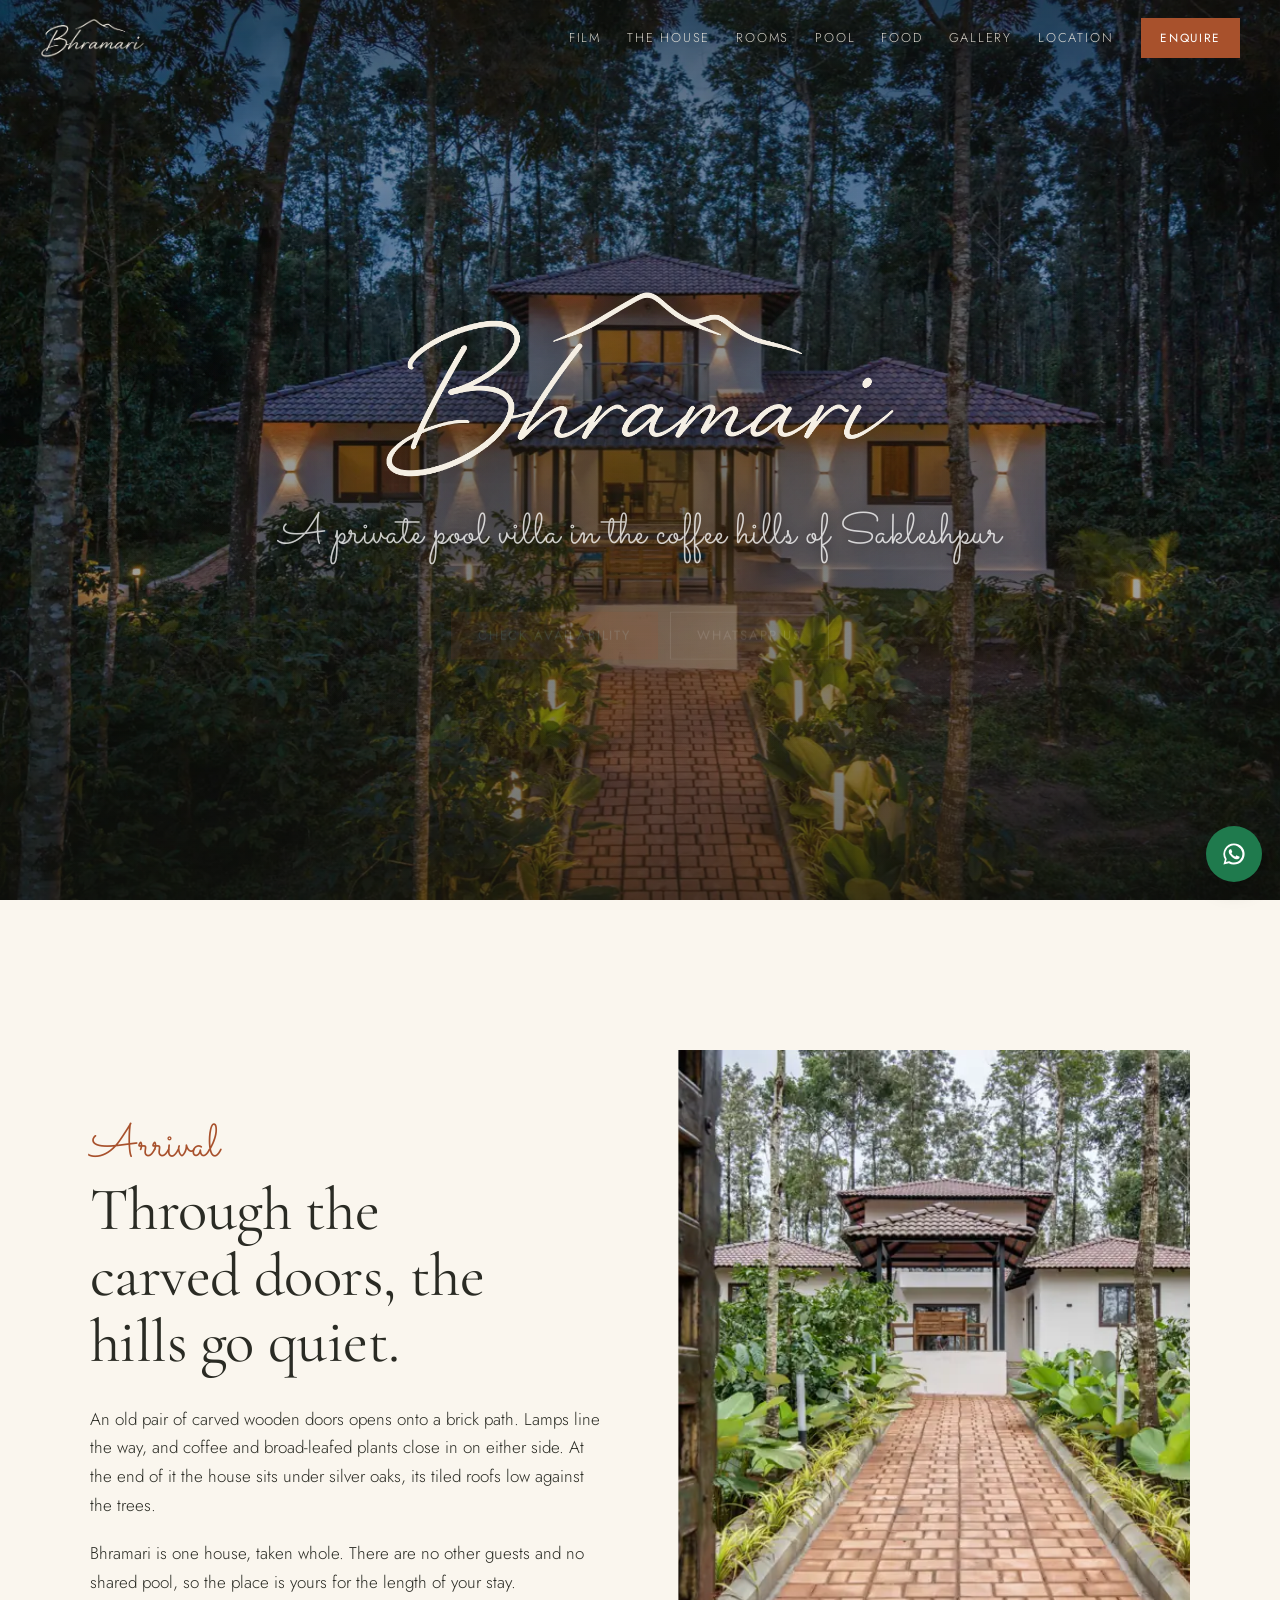
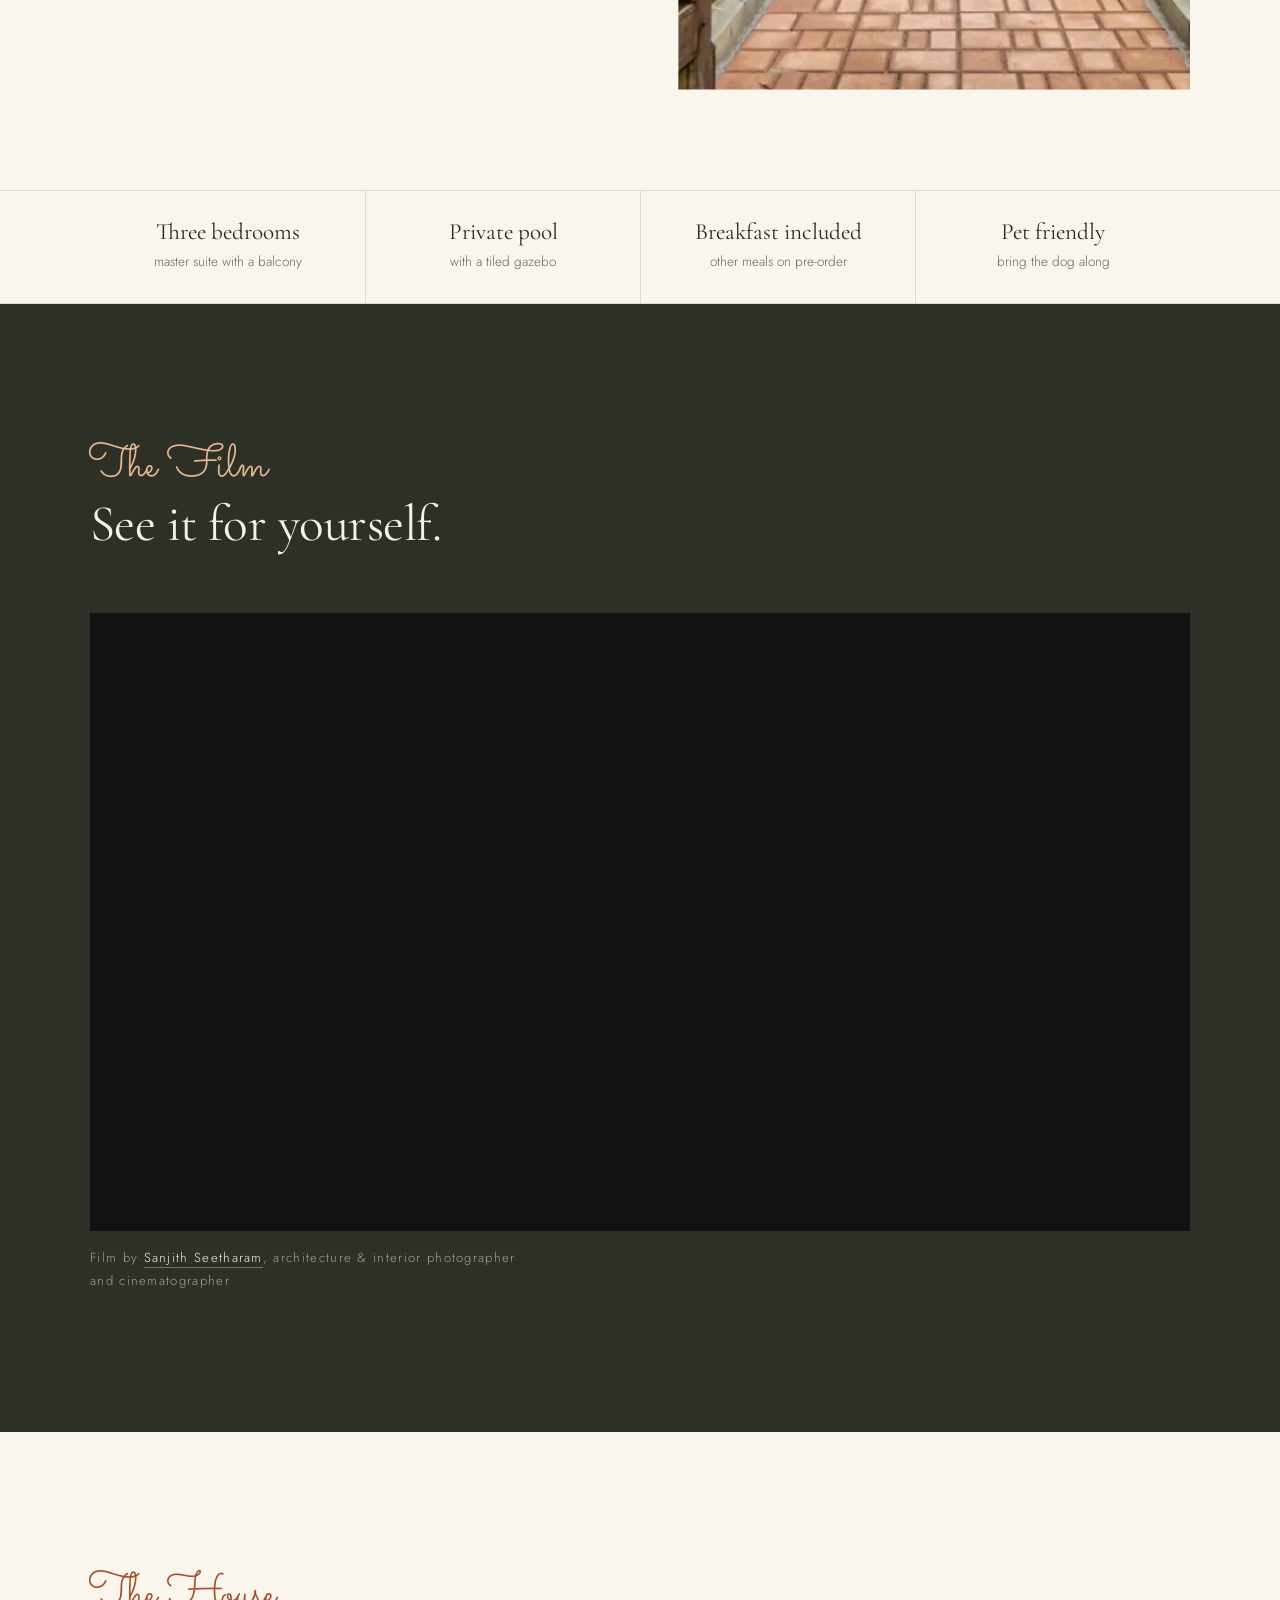
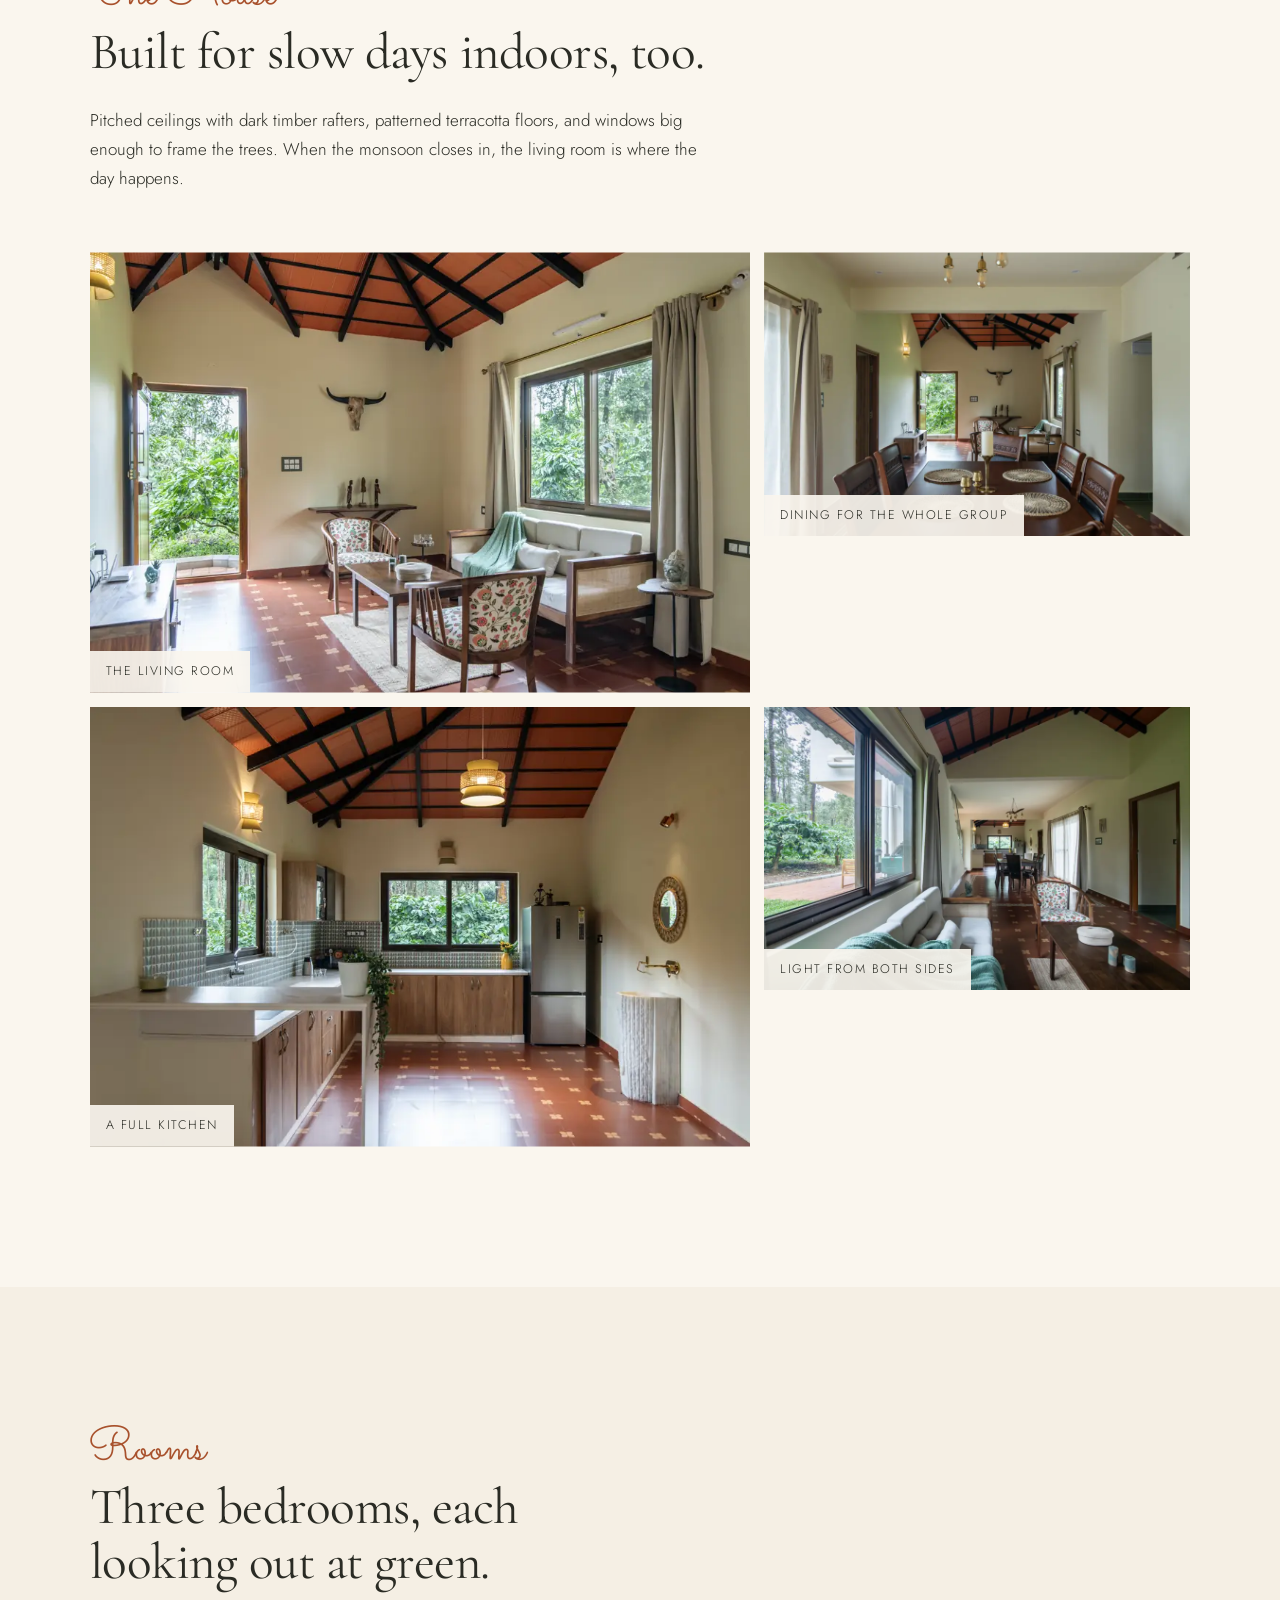
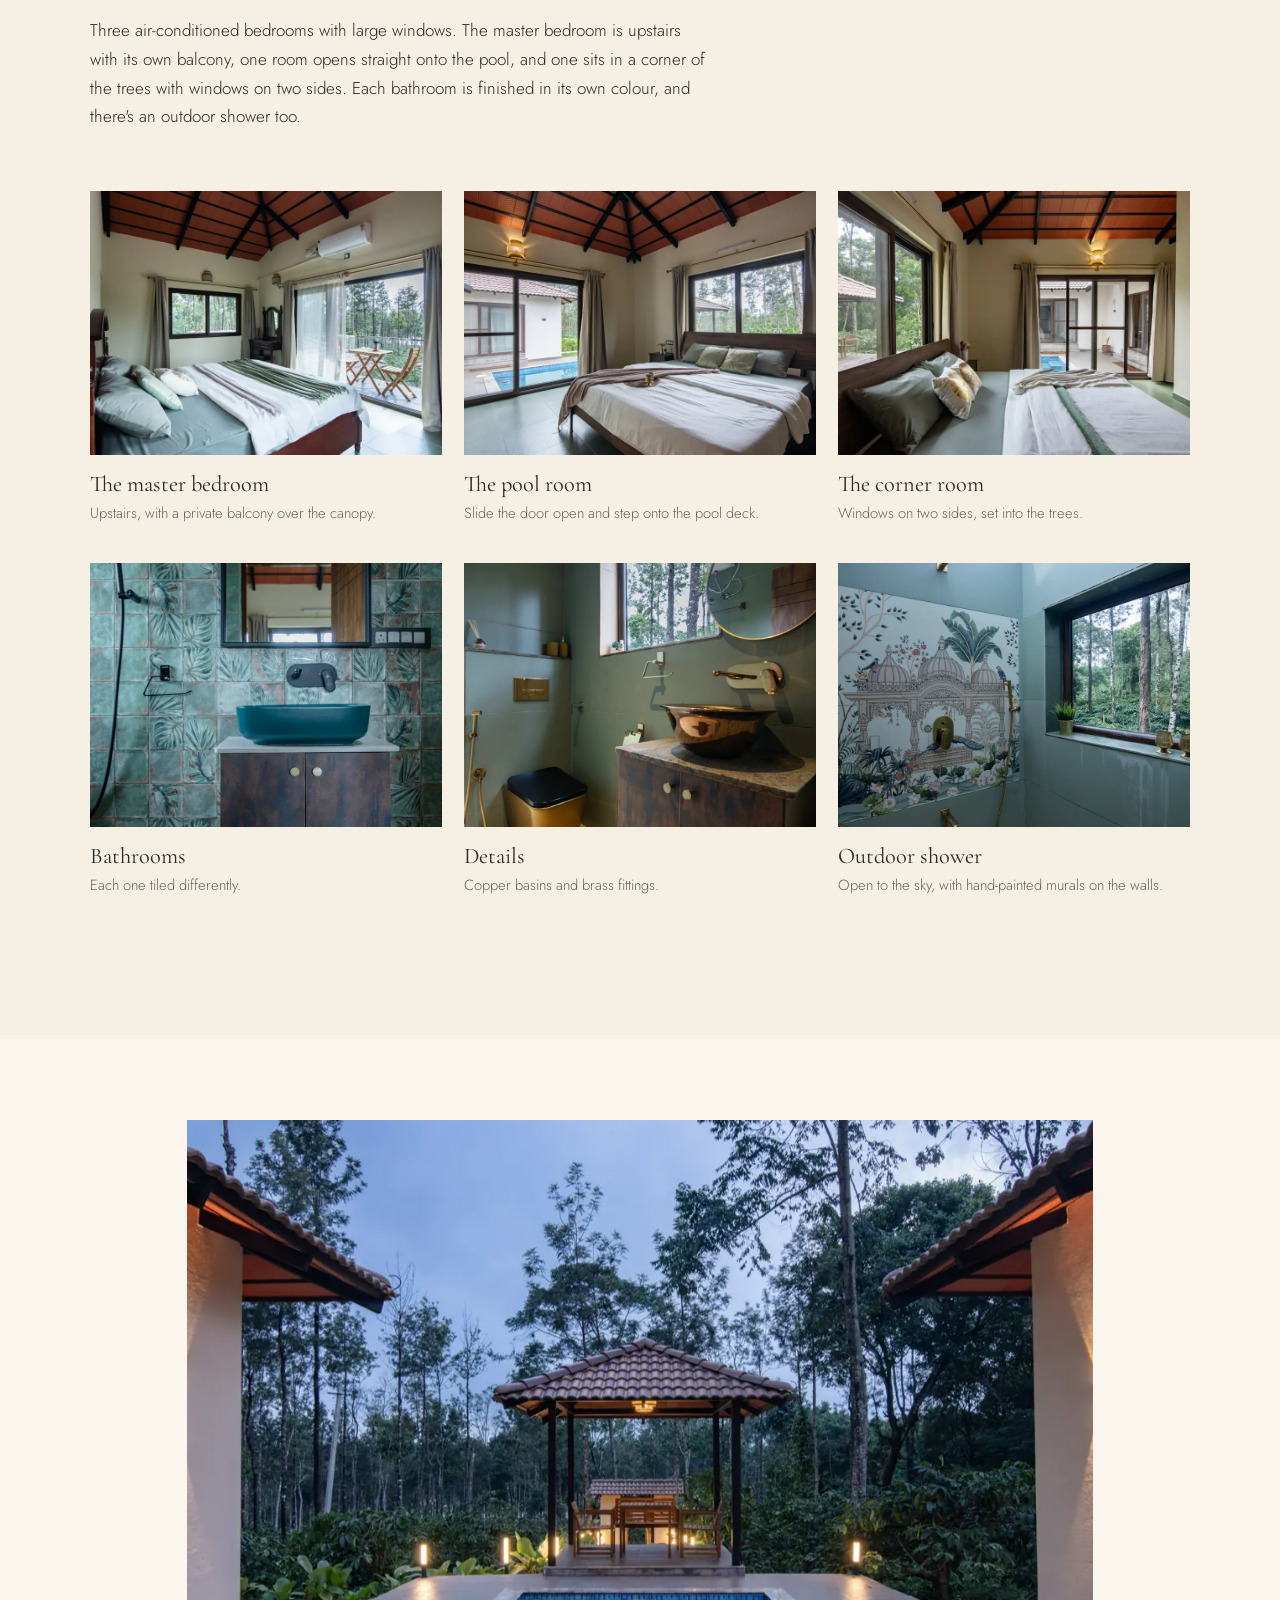
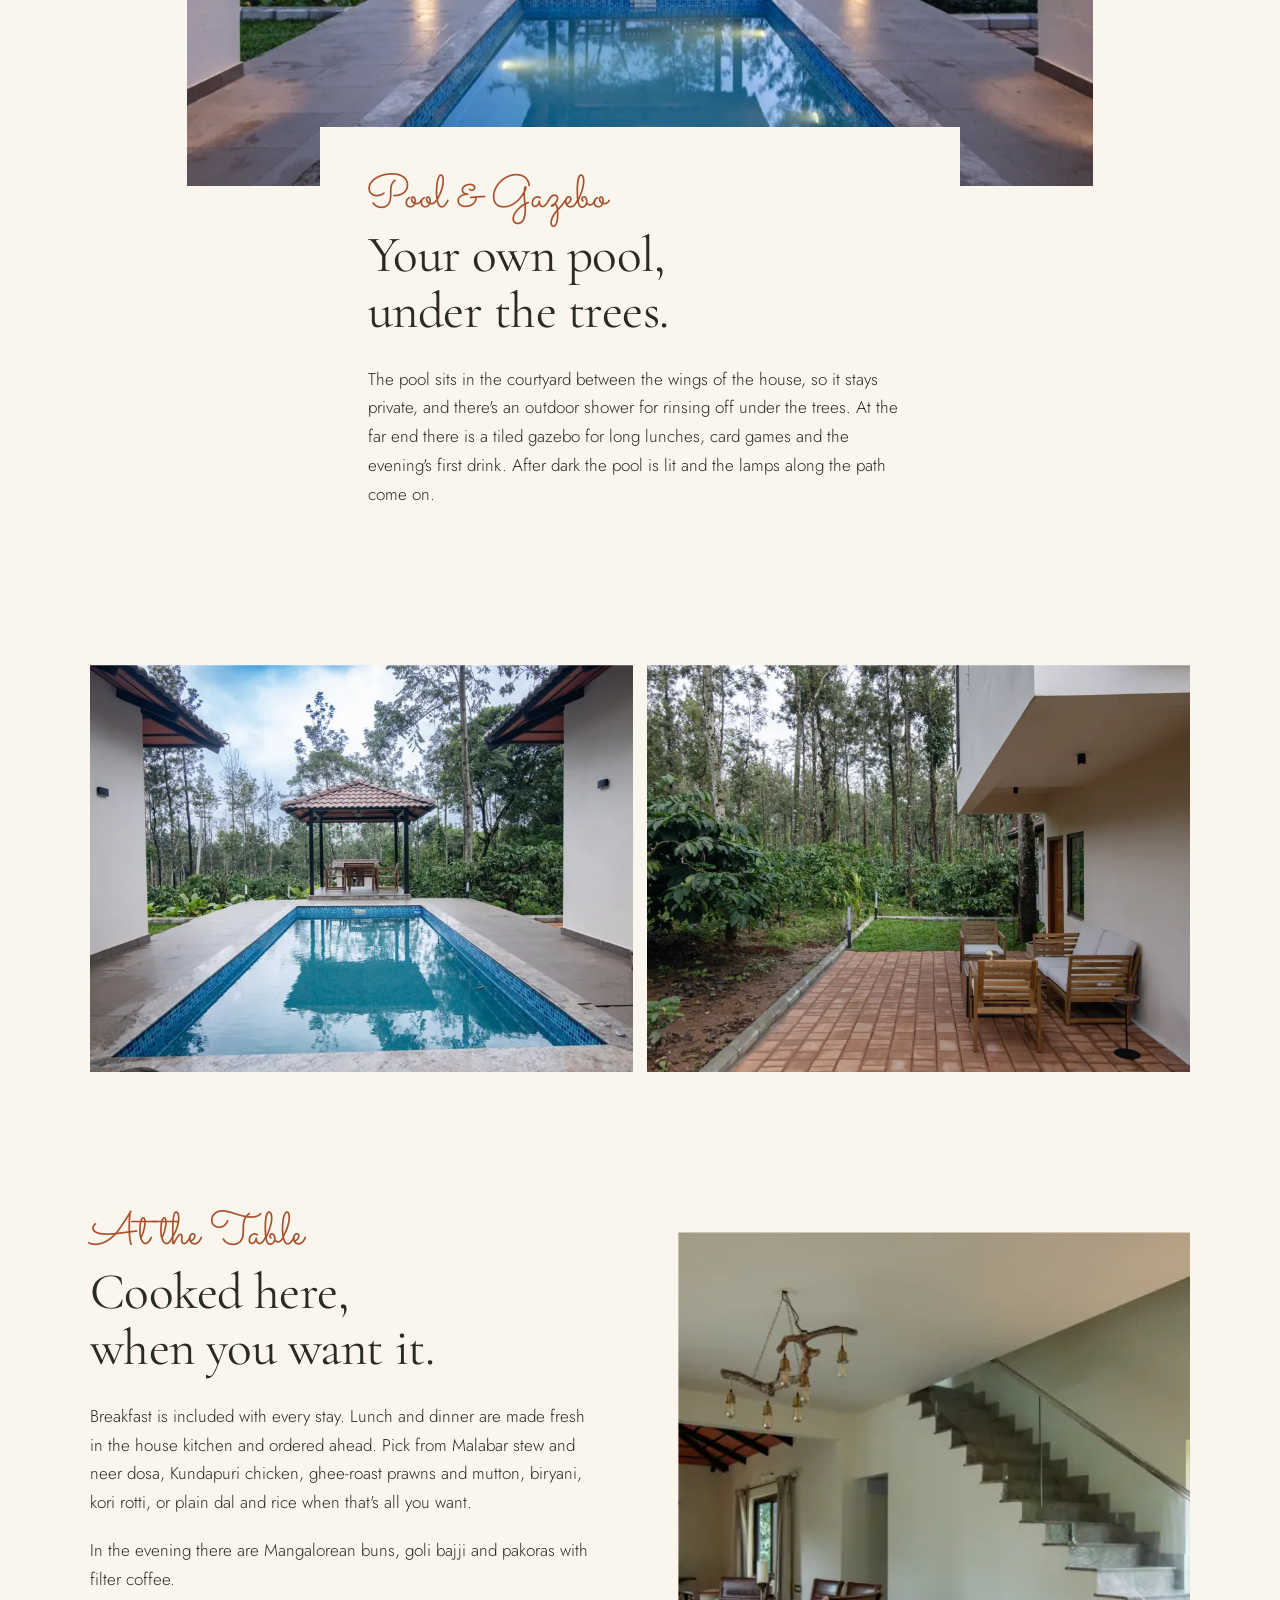
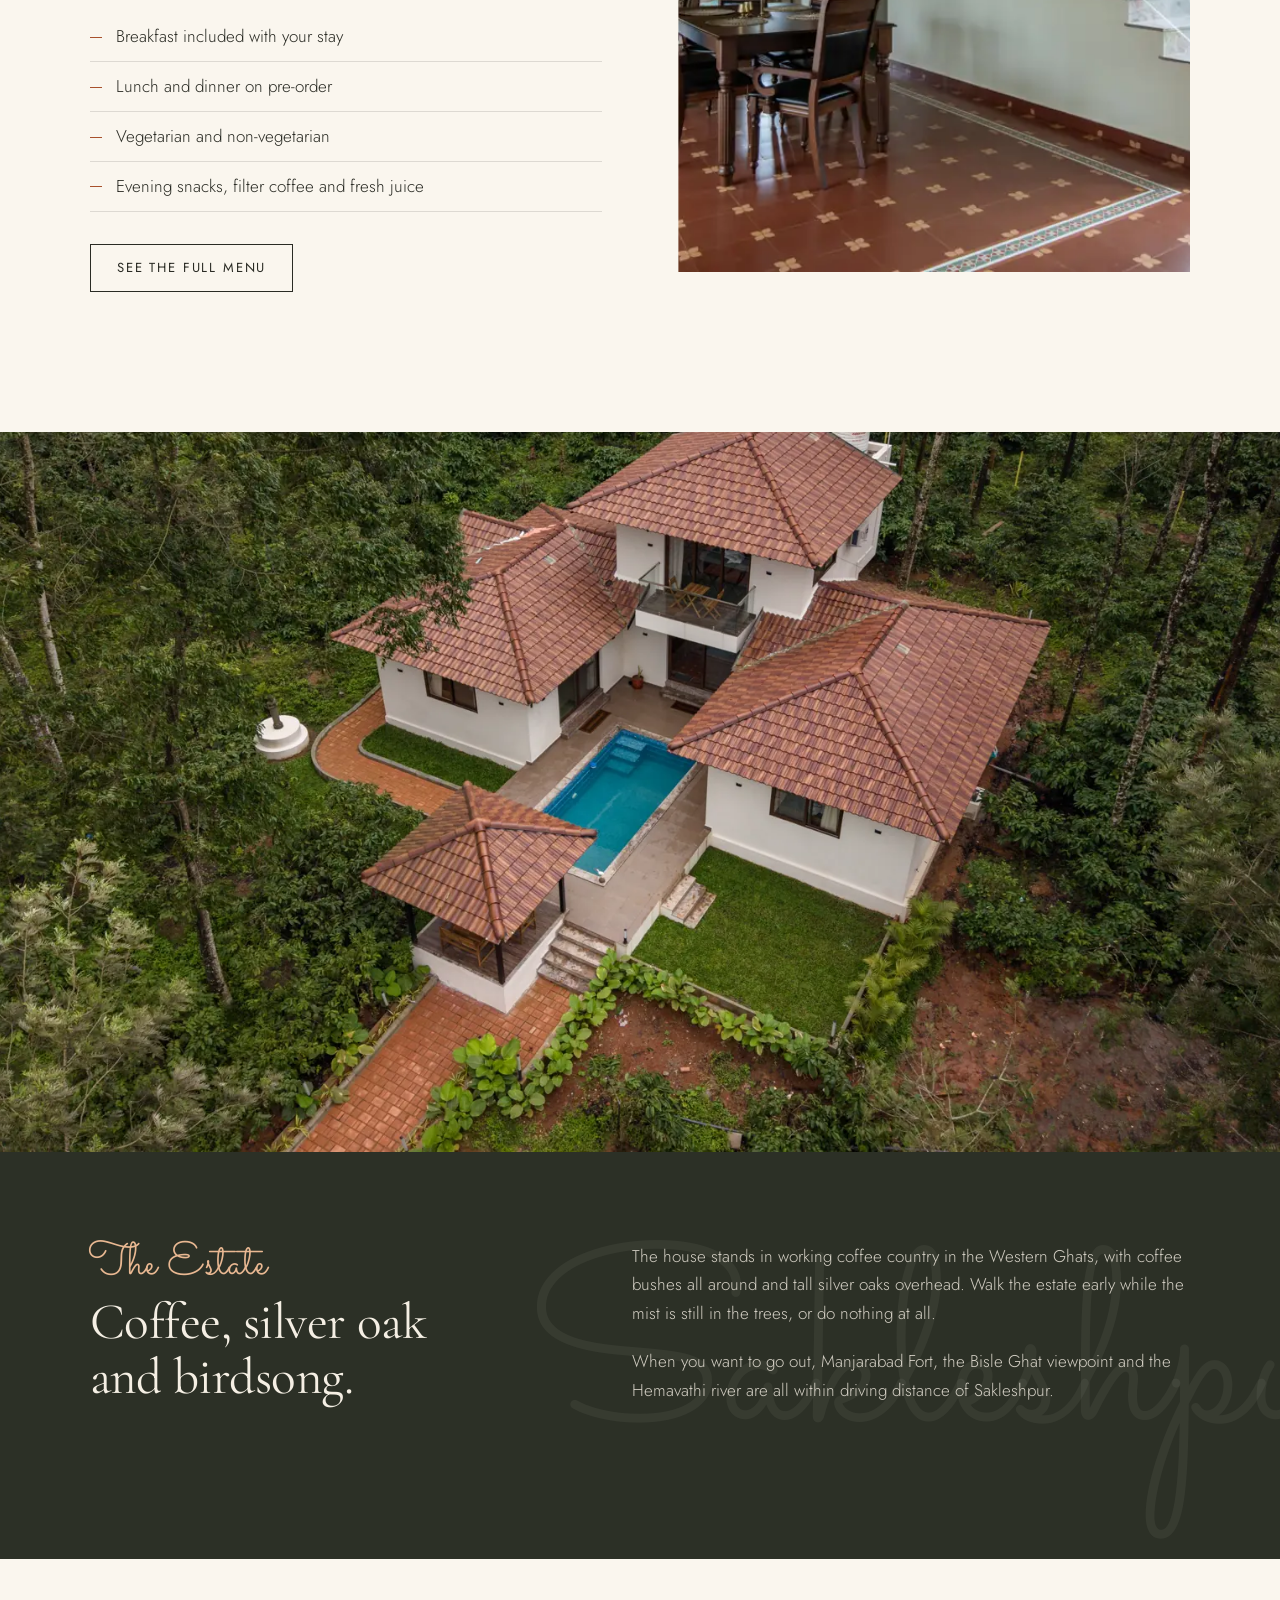
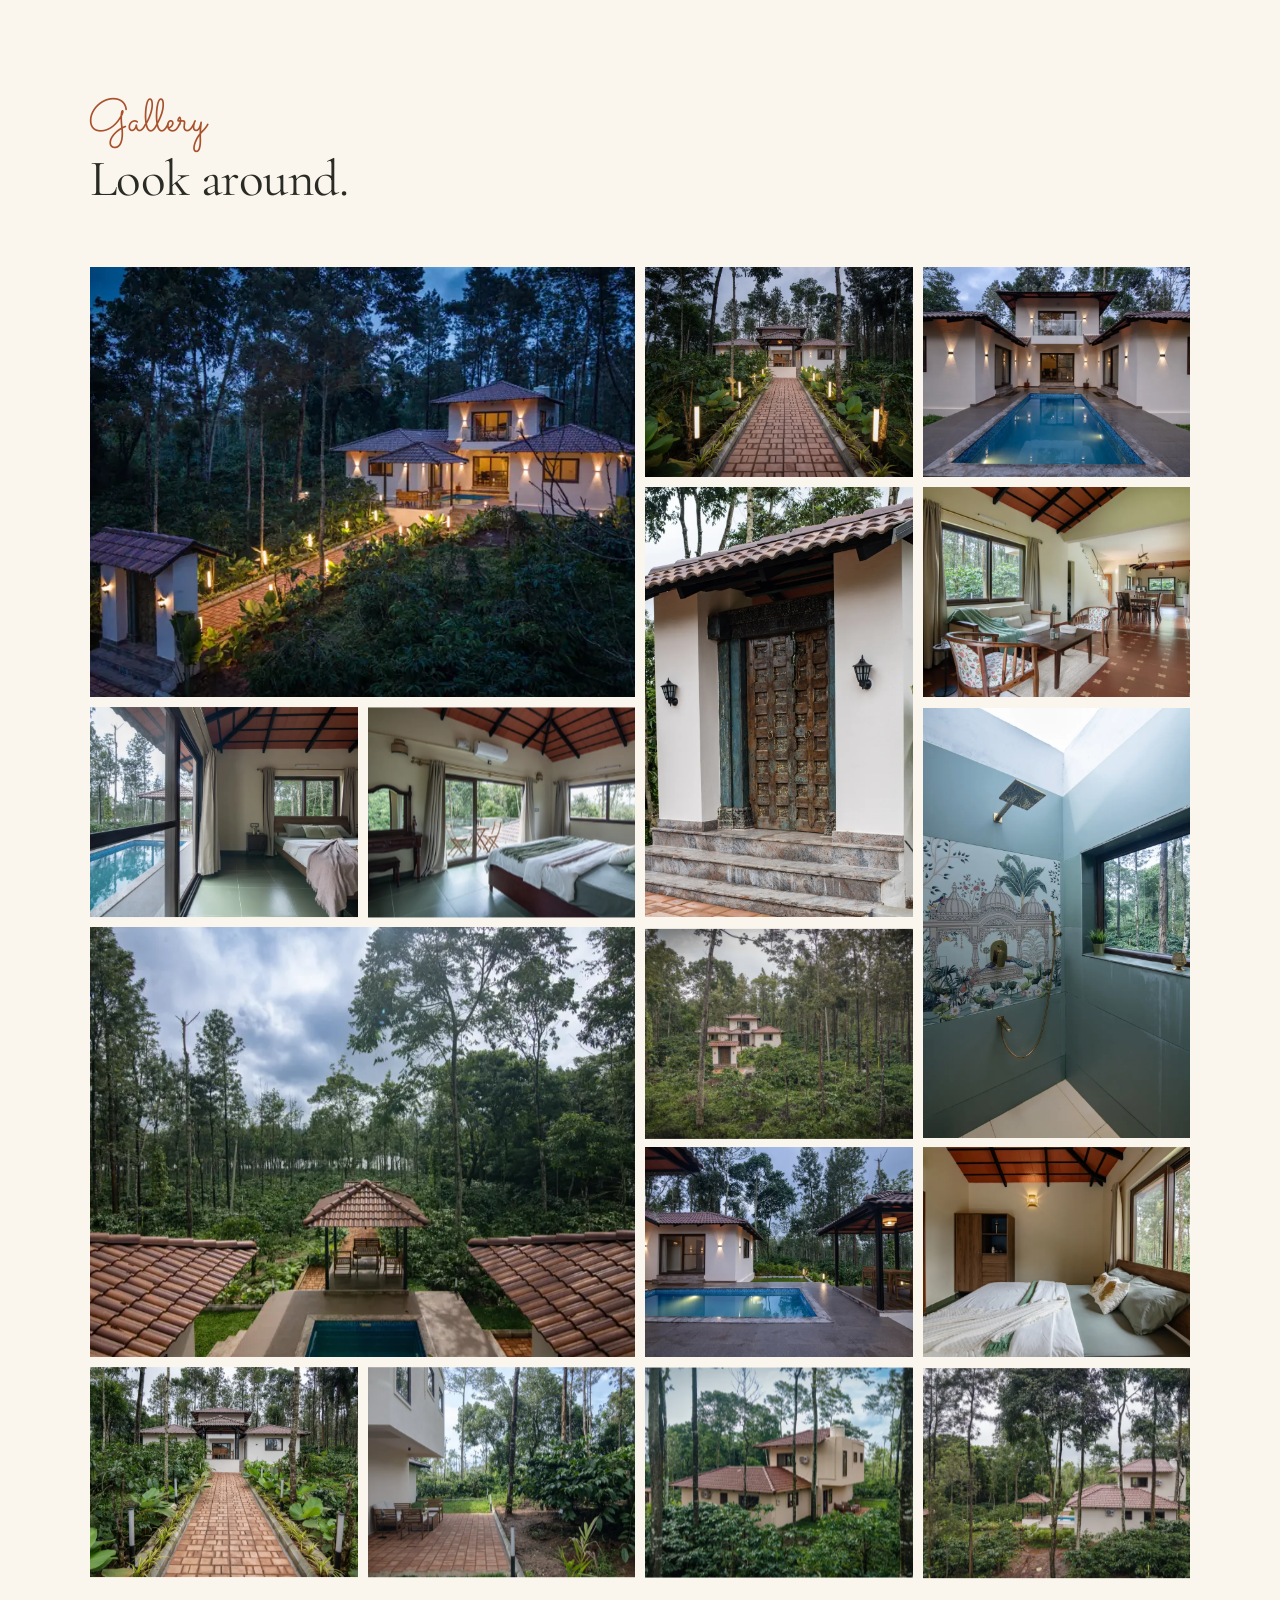
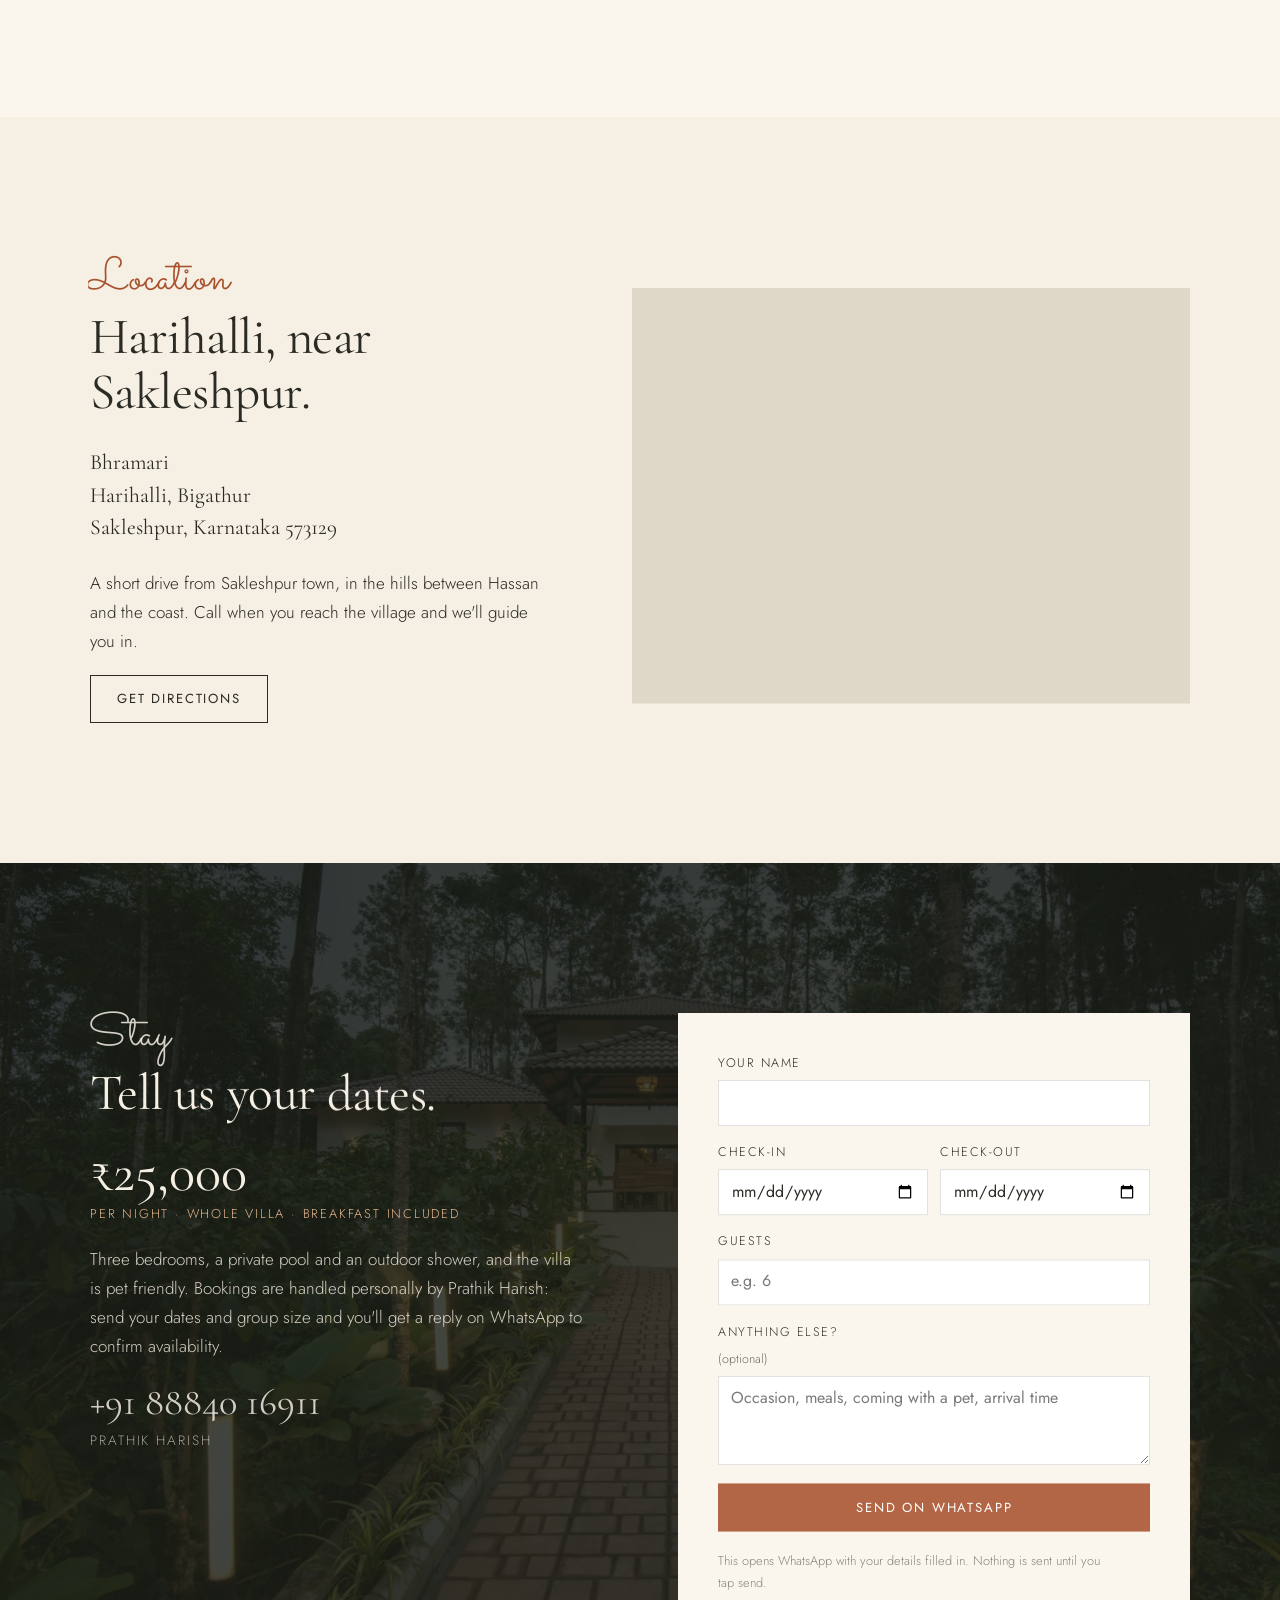
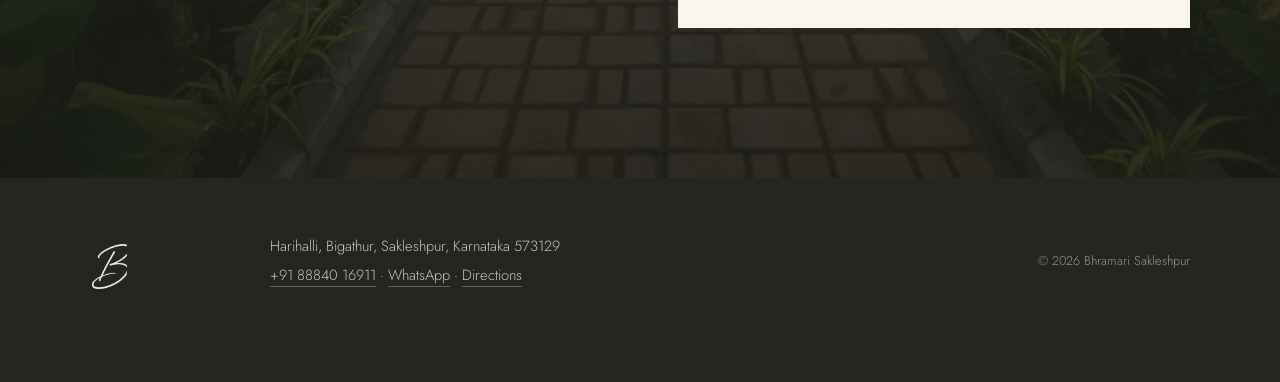
==== index.html @ 694dce79 "Film credit: describe and link Sanjith Seetharam Co-Authored-By: Claude Opus 5.5 <noreply@anthropic." ====
<!doctype html>
<html lang="en-IN" class="no-js">
<head>
<meta charset="utf-8">
<meta name="viewport" content="width=device-width, initial-scale=1">
<title>Bhramari, Sakleshpur | Private Pool Villa in a Coffee Estate</title>
<meta name="description" content="Bhramari is a three-bedroom private pool villa in a coffee estate near Sakleshpur. The whole house is yours from ₹25,000 a night with breakfast included, and it is pet friendly. Call or WhatsApp +91 88840 16911.">
<link rel="canonical" href="https://thecozycod3r.github.io/bhramari/">
<meta name="theme-color" content="#2c3026">
<link rel="icon" href="img/favicon.png" type="image/png">
<link rel="apple-touch-icon" href="img/apple-touch-icon.png">
<meta property="og:type" content="website">
<meta property="og:title" content="Bhramari, Sakleshpur | Private Pool Villa in a Coffee Estate">
<meta property="og:description" content="Three bedrooms, a private pool and a gazebo among coffee and silver oak near Sakleshpur. ₹25,000 a night, breakfast included, pet friendly.">
<meta property="og:image" content="https://thecozycod3r.github.io/bhramari/img/og.jpg">
<meta property="og:url" content="https://thecozycod3r.github.io/bhramari/">
<meta name="twitter:card" content="summary_large_image">
<link rel="preconnect" href="https://fonts.googleapis.com">
<link rel="preconnect" href="https://fonts.gstatic.com" crossorigin>
<link href="https://fonts.googleapis.com/css2?family=Cormorant+Garamond:ital,wght@0,400;0,500;1,400&family=Jost:wght@300;400;500&family=Sacramento&display=swap" rel="stylesheet">
<link rel="preload" as="image" href="img/hero-1800.webp" imagesrcset="img/hero-900.webp 900w, img/hero-1800.webp 1800w" imagesizes="100vw">
<link rel="stylesheet" href="styles.css">
<script>if(!matchMedia("(prefers-reduced-motion: reduce)").matches)document.documentElement.classList.add("anim");</script>
<script type="application/ld+json">
{
  "@context": "https://schema.org",
  "@type": "LodgingBusiness",
  "name": "Bhramari Sakleshpur",
  "description": "A private villa with its own swimming pool and gazebo, set in a coffee estate near Sakleshpur, Karnataka.",
  "url": "https://thecozycod3r.github.io/bhramari/",
  "image": "https://thecozycod3r.github.io/bhramari/img/og.jpg",
  "telephone": "+91-88840-16911",
  "numberOfRooms": 3,
  "petsAllowed": true,
  "priceRange": "₹25,000 per night",
  "address": {
    "@type": "PostalAddress",
    "streetAddress": "Harihalli, Bigathur",
    "addressLocality": "Sakleshpur",
    "addressRegion": "Karnataka",
    "postalCode": "573129",
    "addressCountry": "IN"
  },
  "geo": { "@type": "GeoCoordinates", "latitude": 12.8444555, "longitude": 75.851839 },
  "hasMap": "https://maps.google.com/?cid=12118234290854838393",
  "amenityFeature": [
    { "@type": "LocationFeatureSpecification", "name": "Private swimming pool", "value": true },
    { "@type": "LocationFeatureSpecification", "name": "Poolside gazebo", "value": true },
    { "@type": "LocationFeatureSpecification", "name": "Outdoor shower", "value": true },
    { "@type": "LocationFeatureSpecification", "name": "Air-conditioned bedrooms", "value": true },
    { "@type": "LocationFeatureSpecification", "name": "Breakfast included", "value": true },
    { "@type": "LocationFeatureSpecification", "name": "Lunch and dinner on pre-order", "value": true }
  ]
}
</script>
</head>
<body>
<div class="loader" aria-hidden="true"><img src="img/logo-cream.png" alt="" width="960" height="364"></div>
<a class="skip" href="#main">Skip to content</a>

<header class="nav" data-nav>
  <a class="nav__brand" href="#top" aria-label="Bhramari, back to top">
    <img src="img/logo-cream.png" alt="Bhramari" width="960" height="364">
  </a>
  <nav class="nav__links" aria-label="Primary">
    <a href="#film">Film</a>
    <a href="#house">The House</a>
    <a href="#rooms">Rooms</a>
    <a href="#pool">Pool</a>
    <a href="#table">Food</a>
    <a href="#gallery">Gallery</a>
    <a href="#find">Location</a>
  </nav>
  <a class="btn btn--small nav__cta" href="#stay">Enquire</a>
  <button class="nav__toggle" type="button" aria-expanded="false" aria-controls="menu" data-menu-toggle>
    <span></span><span></span><span class="sr">Menu</span>
  </button>
</header>

<div class="menu" id="menu" hidden data-menu>
  <nav aria-label="Mobile">
    <a href="#film">The Film</a>
    <a href="#house">The House</a>
    <a href="#rooms">Rooms</a>
    <a href="#pool">Pool &amp; Gazebo</a>
    <a href="#table">Food</a>
    <a href="#estate">The Estate</a>
    <a href="#gallery">Gallery</a>
    <a href="#find">Location</a>
    <a href="#stay">Enquire</a>
  </nav>
  <p class="menu__phone"><a href="tel:+918884016911">+91 88840 16911</a></p>
</div>

<main id="main">

<section class="hero" id="top">
  <picture>
    <img src="img/hero-1800.webp" srcset="img/hero-900.webp 900w, img/hero-1800.webp 1800w" sizes="100vw" alt="Bhramari lit up at dusk among tall trees, a lamp-lined brick path leading up to the house" width="1800" height="1013" fetchpriority="high">
  </picture>
  <div class="hero__shade"></div>
  <div class="hero__body">
    <img class="hero__logo" src="img/logo-cream.png" alt="Bhramari" width="960" height="364">
    <p class="hero__line">A private pool villa in the coffee hills of Sakleshpur</p>
    <div class="hero__ctas">
      <a class="btn" href="#stay">Check availability</a>
      <a class="btn btn--ghost" href="https://wa.me/918884016911?text=Hi%2C%20I%27d%20like%20to%20know%20more%20about%20staying%20at%20Bhramari." target="_blank" rel="noopener">WhatsApp us</a>
    </div>
  </div>
  <a class="hero__scroll" href="#arrive" aria-label="Scroll to the story">Scroll</a>
</section>

<section class="intro" id="arrive">
  <div class="wrap intro__grid">
    <div class="intro__text reveal">
      <p class="eyebrow">Arrival</p>
      <h1>Through the carved doors, the hills go quiet.</h1>
      <p>An old pair of carved wooden doors opens onto a brick path. Lamps line the way, and coffee and broad-leafed plants close in on either side. At the end of it the house sits under silver oaks, its tiled roofs low against the trees.</p>
      <p>Bhramari is one house, taken whole. There are no other guests and no shared pool, so the place is yours for the length of your stay.</p>
    </div>
    <figure class="intro__img reveal">
      <img src="img/arrival-doors-900.webp" srcset="img/arrival-doors-900.webp 900w, img/arrival-doors-1800.webp 1800w" sizes="(min-width: 900px) 45vw, 100vw" alt="The carved wooden entrance doors open onto a brick path leading to the villa" width="900" height="600" loading="lazy">
    </figure>
  </div>
</section>

<section class="facts" aria-label="At a glance">
  <ul class="wrap facts__list">
    <li><strong>Three bedrooms</strong><span>master suite with a balcony</span></li>
    <li><strong>Private pool</strong><span>with a tiled gazebo</span></li>
    <li><strong>Breakfast included</strong><span>other meals on pre-order</span></li>
    <li><strong>Pet friendly</strong><span>bring the dog along</span></li>
  </ul>
</section>

<section class="film" id="film">
  <div class="wrap">
    <header class="section-head reveal">
      <p class="eyebrow">The Film</p>
      <h2>See it for yourself.</h2>
    </header>
    <div class="film__frame" data-film>
      <iframe src="https://www.youtube-nocookie.com/embed/zatiYYSe4yo?rel=0&amp;modestbranding=1&amp;playsinline=1" title="Bhramari, the farm stay: film by Sanjith Seetharam" loading="lazy" allow="accelerometer; autoplay; clipboard-write; encrypted-media; gyroscope; picture-in-picture; web-share; fullscreen" referrerpolicy="strict-origin-when-cross-origin" allowfullscreen></iframe>
    </div>
    <p class="film__credit">Film by <a href="https://www.youtube.com/@SanjithSeetharam" target="_blank" rel="noopener">Sanjith Seetharam</a>, architecture &amp; interior photographer and cinematographer</p>
  </div>
</section>

<section class="house" id="house">
  <div class="wrap">
    <header class="section-head reveal">
      <p class="eyebrow">The House</p>
      <h2>Built for slow days indoors, too.</h2>
      <p>Pitched ceilings with dark timber rafters, patterned terracotta floors, and windows big enough to frame the trees. When the monsoon closes in, the living room is where the day happens.</p>
    </header>
    <div class="mosaic">
      <figure class="mosaic__a reveal">
        <img src="img/living-900.webp" srcset="img/living-900.webp 900w, img/living-1800.webp 1800w" sizes="(min-width: 900px) 60vw, 100vw" alt="Living room with cane armchairs, a sofa and large windows looking onto coffee plants" width="900" height="600" loading="lazy">
        <figcaption>The living room</figcaption>
      </figure>
      <figure class="mosaic__b reveal">
        <img src="img/dining-900.webp" srcset="img/dining-900.webp 900w, img/dining-1800.webp 1800w" sizes="(min-width: 900px) 38vw, 100vw" alt="Dining table under a timber-raftered ceiling" width="900" height="600" loading="lazy">
        <figcaption>Dining for the whole group</figcaption>
      </figure>
      <figure class="mosaic__c reveal">
        <img src="img/kitchen-900.webp" srcset="img/kitchen-900.webp 900w, img/kitchen-1800.webp 1800w" sizes="(min-width: 900px) 38vw, 100vw" alt="Fitted kitchen with wooden cabinets, a fridge and a window onto the trees" width="900" height="600" loading="lazy">
        <figcaption>A full kitchen</figcaption>
      </figure>
      <figure class="mosaic__d reveal">
        <img src="img/lounge-window-900.webp" srcset="img/lounge-window-900.webp 900w, img/lounge-window-1800.webp 1800w" sizes="(min-width: 900px) 60vw, 100vw" alt="A long view through the house from a window seat to the dining room" width="900" height="600" loading="lazy">
        <figcaption>Light from both sides</figcaption>
      </figure>
    </div>
  </div>
</section>

<section class="rooms" id="rooms">
  <div class="wrap">
    <header class="section-head reveal">
      <p class="eyebrow">Rooms</p>
      <h2>Three bedrooms, each looking out at green.</h2>
      <p>Three air-conditioned bedrooms with large windows. The master bedroom is upstairs with its own balcony, one room opens straight onto the pool, and one sits in a corner of the trees with windows on two sides. Each bathroom is finished in its own colour, and there's an outdoor shower too.</p>
    </header>
  </div>
  <div class="rail" aria-label="Bedrooms and bathrooms">
    <figure class="rail__item reveal">
      <img src="img/bed-balcony-900.webp" alt="Master bedroom with a carved wooden bed and a door out to a private balcony with chairs" width="900" height="600" loading="lazy">
      <figcaption><strong>The master bedroom</strong><span>Upstairs, with a private balcony over the canopy.</span></figcaption>
    </figure>
    <figure class="rail__item reveal">
      <img src="img/bed-pool-900.webp" alt="Bedroom with a sliding glass door opening onto the pool" width="900" height="600" loading="lazy">
      <figcaption><strong>The pool room</strong><span>Slide the door open and step onto the pool deck.</span></figcaption>
    </figure>
    <figure class="rail__item reveal">
      <img src="img/bed-corner-900.webp" alt="Bedroom with corner windows onto tall trees" width="900" height="600" loading="lazy">
      <figcaption><strong>The corner room</strong><span>Windows on two sides, set into the trees.</span></figcaption>
    </figure>
    <figure class="rail__item rail__item--tall reveal">
      <img src="img/bath-green-900.webp" alt="Bathroom with green leaf-patterned tiles and a teal basin" width="900" height="1350" loading="lazy">
      <figcaption><strong>Bathrooms</strong><span>Each one tiled differently.</span></figcaption>
    </figure>
    <figure class="rail__item rail__item--tall reveal">
      <img src="img/bath-copper-900.webp" alt="Bathroom with a copper basin and a round mirror" width="900" height="1350" loading="lazy">
      <figcaption><strong>Details</strong><span>Copper basins and brass fittings.</span></figcaption>
    </figure>
    <figure class="rail__item rail__item--tall reveal">
      <img src="img/bath-mural-900.webp" alt="Outdoor shower open to the sky, with a hand-painted mural on the wall" width="900" height="1350" loading="lazy">
      <figcaption><strong>Outdoor shower</strong><span>Open to the sky, with hand-painted murals on the walls.</span></figcaption>
    </figure>
  </div>
</section>

<section class="pool" id="pool">
  <figure class="pool__img" data-pool-img>
    <img src="img/pool-dusk-1800.webp" srcset="img/pool-dusk-900.webp 900w, img/pool-dusk-1800.webp 1800w" sizes="100vw" alt="The private pool at dusk, lit from within, with the gazebo and trees beyond" width="1800" height="1200" loading="lazy">
  </figure>
  <div class="pool__card reveal">
    <p class="eyebrow">Pool &amp; Gazebo</p>
    <h2>Your own pool, under the trees.</h2>
    <p>The pool sits in the courtyard between the wings of the house, so it stays private, and there's an outdoor shower for rinsing off under the trees. At the far end there is a tiled gazebo for long lunches, card games and the evening's first drink. After dark the pool is lit and the lamps along the path come on.</p>
  </div>
</section>

<section class="duo">
  <div class="wrap duo__grid">
    <figure class="reveal">
      <img src="img/pool-gazebo-900.webp" srcset="img/pool-gazebo-900.webp 900w, img/pool-gazebo-1800.webp 1800w" sizes="(min-width: 900px) 50vw, 100vw" alt="Pool leading to the tiled gazebo, framed by the two wings of the house" width="900" height="600" loading="lazy">
    </figure>
    <figure class="reveal">
      <img src="img/verandah-900.webp" srcset="img/verandah-900.webp 900w, img/verandah-1800.webp 1800w" sizes="(min-width: 900px) 50vw, 100vw" alt="A brick-paved verandah with outdoor chairs facing coffee plants" width="900" height="600" loading="lazy">
    </figure>
  </div>
</section>

<section class="table" id="table">
  <div class="wrap table__grid">
    <div class="reveal">
      <p class="eyebrow">At the Table</p>
      <h2>Cooked here, when you want it.</h2>
      <p>Breakfast is included with every stay. Lunch and dinner are made fresh in the house kitchen and ordered ahead. Pick from Malabar stew and neer dosa, Kundapuri chicken, ghee-roast prawns and mutton, biryani, kori rotti, or plain dal and rice when that's all you want.</p>
      <p>In the evening there are Mangalorean buns, goli bajji and pakoras with filter coffee.</p>
      <ul class="table__list">
        <li>Breakfast included with your stay</li>
        <li>Lunch and dinner on pre-order</li>
        <li>Vegetarian and non-vegetarian</li>
        <li>Evening snacks, filter coffee and fresh juice</li>
      </ul>
      <button class="btn btn--line" type="button" data-lightbox-single="img/menu.webp" data-alt="Bhramari food menu with prices">See the full menu</button>
    </div>
    <figure class="table__img reveal">
      <img src="img/dining-stair-900.webp" srcset="img/dining-stair-900.webp 900w, img/dining-stair-1800.webp 1800w" sizes="(min-width: 900px) 50vw, 100vw" alt="Dining room with a wooden table beside the staircase" width="900" height="600" loading="lazy">
    </figure>
  </div>
</section>

<section class="estate" id="estate">
  <span class="watermark" aria-hidden="true">Sakleshpur</span>
  <figure class="estate__img">
    <img src="img/aerial-1800.webp" srcset="img/aerial-900.webp 900w, img/aerial-1800.webp 1800w" sizes="100vw" alt="Aerial view of the villa's tiled roofs and blue pool set in thick green forest" width="1800" height="1013" loading="lazy">
  </figure>
  <div class="wrap estate__grid">
    <div class="reveal">
      <p class="eyebrow">The Estate</p>
      <h2>Coffee, silver oak and birdsong.</h2>
    </div>
    <div class="reveal">
      <p>The house stands in working coffee country in the Western Ghats, with coffee bushes all around and tall silver oaks overhead. Walk the estate early while the mist is still in the trees, or do nothing at all.</p>
      <p>When you want to go out, Manjarabad Fort, the Bisle Ghat viewpoint and the Hemavathi river are all within driving distance of Sakleshpur.</p>
    </div>
  </div>
</section>

<section class="gallery" id="gallery">
  <div class="wrap">
    <header class="section-head reveal">
      <p class="eyebrow">Gallery</p>
      <h2>Look around.</h2>
    </header>
    <div class="grid" data-gallery>
      <button type="button" data-full="img/dusk-wide-1800.webp"><img src="img/dusk-wide-900.webp" alt="The villa lit at dusk with the gatehouse in front" loading="lazy" width="900" height="506"></button>
      <button type="button" data-full="img/path-dusk-1800.webp"><img src="img/path-dusk-900.webp" alt="Lamp-lit brick path to the house at dusk" loading="lazy" width="900" height="600"></button>
      <button type="button" data-full="img/pool-house-1800.webp"><img src="img/pool-house-900.webp" alt="Pool in the courtyard facing the two-storey centre of the house" loading="lazy" width="900" height="600"></button>
      <button type="button" data-full="img/door-carved-1800.webp" class="tall"><img src="img/door-carved-900.webp" alt="Carved antique doors at the gatehouse" loading="lazy" width="900" height="1350"></button>
      <button type="button" data-full="img/living-2-1800.webp"><img src="img/living-2-900.webp" alt="Living room seating by a large window" loading="lazy" width="900" height="600"></button>
      <button type="button" data-full="img/bed-pool-view-1800.webp"><img src="img/bed-pool-view-900.webp" alt="View of the pool from the bedroom" loading="lazy" width="900" height="600"></button>
      <button type="button" data-full="img/pool-top-1800.webp"><img src="img/pool-top-900.webp" alt="The gazebo seen over the tiled roof from upstairs" loading="lazy" width="900" height="600"></button>
      <button type="button" data-full="img/bed-balcony-2-1800.webp"><img src="img/bed-balcony-2-900.webp" alt="Bedroom with a dresser and doors to the balcony" loading="lazy" width="900" height="600"></button>
      <button type="button" data-full="img/bath-mural-1800.webp" class="tall"><img src="img/bath-mural-900.webp" alt="Outdoor shower open to the sky, with a hand-painted mural on the wall" loading="lazy" width="900" height="1350"></button>
      <button type="button" data-full="img/estate-1800.webp"><img src="img/estate-900.webp" alt="The house seen through the coffee estate" loading="lazy" width="900" height="506"></button>
      <button type="button" data-full="img/pool-side-1800.webp"><img src="img/pool-side-900.webp" alt="Pool and gazebo with lights on in the evening" loading="lazy" width="900" height="600"></button>
      <button type="button" data-full="img/bed-corner-2-1800.webp"><img src="img/bed-corner-2-900.webp" alt="Bed made up with cushions beside corner windows" loading="lazy" width="900" height="600"></button>
      <button type="button" data-full="img/path-day-1800.webp"><img src="img/path-day-900.webp" alt="Brick path through the garden to the house by day" loading="lazy" width="900" height="600"></button>
      <button type="button" data-full="img/verandah-2-1800.webp"><img src="img/verandah-2-900.webp" alt="Sit-out with chairs and a table beside the lawn" loading="lazy" width="900" height="600"></button>
      <button type="button" data-full="img/front-day-1800.webp"><img src="img/front-day-900.webp" alt="The villa among coffee plants and tall trees by day" loading="lazy" width="900" height="506"></button>
      <button type="button" data-full="img/estate-wide-1800.webp"><img src="img/estate-wide-900.webp" alt="Wide view of the estate with the house and gazebo" loading="lazy" width="900" height="506"></button>
    </div>
  </div>
</section>

<section class="find" id="find">
  <div class="wrap find__grid">
    <div class="reveal">
      <p class="eyebrow">Location</p>
      <h2>Harihalli, near Sakleshpur.</h2>
      <address>
        Bhramari<br>
        Harihalli, Bigathur<br>
        Sakleshpur, Karnataka 573129
      </address>
      <p>A short drive from Sakleshpur town, in the hills between Hassan and the coast. Call when you reach the village and we'll guide you in.</p>
      <a class="btn btn--line" href="https://maps.google.com/?cid=12118234290854838393" target="_blank" rel="noopener">Get directions</a>
    </div>
    <div class="find__map reveal">
      <iframe title="Map showing Bhramari near Sakleshpur" src="https://www.google.com/maps?q=12.8444555,75.851839&amp;z=13&amp;output=embed" loading="lazy" referrerpolicy="no-referrer-when-downgrade"></iframe>
    </div>
  </div>
</section>

<section class="stay" id="stay">
  <img class="stay__bg" src="img/path-dusk-1800.webp" alt="" loading="lazy" width="1800" height="1200">
  <div class="stay__shade"></div>
  <div class="wrap stay__grid">
    <div class="stay__text reveal">
      <p class="eyebrow eyebrow--light">Stay</p>
      <h2>Tell us your dates.</h2>
      <p class="rate"><span class="rate__num">₹25,000</span><span class="rate__per">per night · whole villa · breakfast included</span></p>
      <p>Three bedrooms, a private pool and an outdoor shower, and the villa is pet friendly. Bookings are handled personally by Prathik Harish: send your dates and group size and you'll get a reply on WhatsApp to confirm availability.</p>
      <p class="stay__contact">
        <a href="tel:+918884016911">+91 88840 16911</a>
        <span>Prathik Harish</span>
      </p>
    </div>
    <form class="form reveal" data-enquiry novalidate>
      <label>Your name<input name="name" autocomplete="name" required></label>
      <div class="form__row">
        <label>Check-in<input type="date" name="in" required></label>
        <label>Check-out<input type="date" name="out" required></label>
      </div>
      <label>Guests<input type="number" name="guests" min="1" max="30" inputmode="numeric" placeholder="e.g. 6" required></label>
      <label>Anything else? <span class="opt">(optional)</span><textarea name="note" rows="3" placeholder="Occasion, meals, coming with a pet, arrival time"></textarea></label>
      <p class="form__error" role="alert" hidden data-form-error></p>
      <button class="btn" type="submit">Send on WhatsApp</button>
      <p class="form__hint">This opens WhatsApp with your details filled in. Nothing is sent until you tap send.</p>
    </form>
  </div>
</section>

</main>

<footer class="foot">
  <div class="wrap foot__grid">
    <img src="img/logo-cream.png" alt="Bhramari" width="960" height="364" loading="lazy">
    <div>
      <p>Harihalli, Bigathur, Sakleshpur, Karnataka 573129</p>
      <p><a href="tel:+918884016911">+91 88840 16911</a> · <a href="https://wa.me/918884016911" target="_blank" rel="noopener">WhatsApp</a> · <a href="https://maps.google.com/?cid=12118234290854838393" target="_blank" rel="noopener">Directions</a></p>
    </div>
    <p class="foot__small">© <span data-year>2026</span> Bhramari Sakleshpur</p>
  </div>
</footer>

<a class="float-wa" href="https://wa.me/918884016911?text=Hi%2C%20I%27d%20like%20to%20know%20more%20about%20staying%20at%20Bhramari." target="_blank" rel="noopener" aria-label="Chat on WhatsApp">
  <svg viewBox="0 0 32 32" width="26" height="26" aria-hidden="true"><path fill="currentColor" d="M16 3a13 13 0 0 0-11.2 19.6L3 29l6.6-1.7A13 13 0 1 0 16 3Zm0 23.6c-2 0-4-.5-5.7-1.6l-.4-.2-3.9 1 1-3.8-.3-.4A10.6 10.6 0 1 1 16 26.6Zm5.8-7.9c-.3-.2-1.9-.9-2.2-1s-.5-.2-.7.2-.8 1-1 1.2-.4.2-.7 0a8.7 8.7 0 0 1-4.3-3.8c-.3-.6.3-.5.9-1.7.1-.2 0-.4 0-.5l-1-2.4c-.3-.6-.5-.5-.7-.5h-.6a1.2 1.2 0 0 0-.9.4 3.7 3.7 0 0 0-1.1 2.7 6.4 6.4 0 0 0 1.3 3.4 14.7 14.7 0 0 0 5.6 5c2.1.9 2.9 1 4 .8.6-.1 1.9-.8 2.2-1.5s.3-1.4.2-1.5-.3-.2-.6-.3Z"/></svg>
</a>

<dialog class="lightbox" data-lightbox aria-label="Photo viewer">
  <button class="lightbox__close" type="button" data-lb-close aria-label="Close">×</button>
  <button class="lightbox__nav lightbox__prev" type="button" data-lb-prev aria-label="Previous photo">‹</button>
  <img alt="" data-lb-img>
  <button class="lightbox__nav lightbox__next" type="button" data-lb-next aria-label="Next photo">›</button>
</dialog>

<script src="vendor/gsap.min.js" defer></script>
<script src="vendor/ScrollTrigger.min.js" defer></script>
<script src="main.js" defer></script>
</body>
</html>
---- styles.css ----
:root {
  --olive: #47493b;
  --forest: #2c3026;
  --forest-2: #23271f;
  --cream: #f5efe4;
  --paper: #faf6ee;
  --ink: #2a2b24;
  --muted: #66675c;
  --terra: #a8512c;
  --terra-d: #8c4122;
  --line: rgba(42, 43, 36, .14);
  --serif: "Cormorant Garamond", Georgia, serif;
  --script: "Sacramento", "Segoe Script", cursive;
  --sans: "Jost", "Helvetica Neue", Arial, sans-serif;
  --wrap: 1180px;
  --gut: clamp(16px, 4vw, 40px);
  --ease: cubic-bezier(.22, .61, .36, 1);
}

*, *::before, *::after { box-sizing: border-box; }
html { scroll-behavior: smooth; -webkit-text-size-adjust: 100%; }
body {
  margin: 0;
  background: var(--paper);
  color: var(--ink);
  font: 300 17px/1.7 var(--sans);
  -webkit-font-smoothing: antialiased;
  overflow-x: hidden;
}
img { display: block; max-width: 100%; height: auto; }
figure { margin: 0; }
a { color: inherit; }
h1, h2 {
  font-family: var(--serif);
  font-weight: 400;
  line-height: 1.08;
  letter-spacing: -.01em;
  margin: 0 0 .5em;
  text-wrap: balance;
}
h1 { font-size: clamp(2.3rem, 5vw, 3.8rem); }
h2 { font-size: clamp(2rem, 4.2vw, 3.2rem); }
p { margin: 0 0 1.1em; max-width: 62ch; text-wrap: pretty; }
.wrap { max-width: var(--wrap); margin: 0 auto; padding: 0 var(--gut); }
.sr, .skip:not(:focus) { position: absolute; width: 1px; height: 1px; overflow: hidden; clip: rect(0 0 0 0); white-space: nowrap; }
.skip:focus { position: fixed; top: 12px; left: 12px; z-index: 100; background: var(--cream); padding: 8px 14px; }
:focus-visible { outline: 2px solid var(--terra); outline-offset: 3px; }

.eyebrow {
  font: 500 .74rem/1 var(--sans);
  letter-spacing: .22em;
  text-transform: uppercase;
  color: var(--terra);
  margin-bottom: 1.2em;
}
.eyebrow--light { color: #e7b48f; }

/* buttons */
.btn {
  display: inline-flex; align-items: center; justify-content: center;
  min-height: 48px; padding: 0 26px;
  background: var(--terra); color: #fff;
  border: 1px solid var(--terra); border-radius: 0;
  font: 400 .82rem/1 var(--sans); letter-spacing: .14em; text-transform: uppercase;
  text-decoration: none; cursor: pointer;
  transition: background .25s var(--ease), color .25s var(--ease), border-color .25s var(--ease);
}
.btn:hover { background: var(--terra-d); border-color: var(--terra-d); }
.btn--ghost { background: transparent; border-color: rgba(255,255,255,.7); }
.btn--ghost:hover { background: rgba(255,255,255,.12); border-color: #fff; }
.btn--line { background: transparent; color: var(--ink); border-color: var(--ink); }
.btn--line:hover { background: var(--ink); color: var(--cream); border-color: var(--ink); }
.btn--small { min-height: 40px; padding: 0 18px; font-size: .74rem; }

/* nav */
.nav {
  position: fixed; inset: 0 0 auto; z-index: 50;
  display: flex; align-items: center; gap: 28px;
  height: 76px; padding: 0 var(--gut);
  color: var(--cream);
  transition: background .35s var(--ease), height .35s var(--ease), box-shadow .35s;
}
.nav.is-solid { background: rgba(35, 39, 31, .94); height: 64px; box-shadow: 0 1px 0 rgba(255,255,255,.06); backdrop-filter: blur(8px); }
.nav__brand img { height: 40px; width: auto; }
.nav__links { display: flex; gap: 26px; margin-left: auto; }
.nav__links a { text-decoration: none; font-size: .8rem; letter-spacing: .14em; text-transform: uppercase; opacity: .85; }
.nav__links a:hover { opacity: 1; }
.nav__toggle { display: none; }
.menu { display: none; }

@media (max-width: 980px) {
  .nav__links { display: none; }
  .nav__cta { margin-left: auto; }
  .nav__toggle {
    display: grid; place-content: center; gap: 6px;
    width: 44px; height: 44px; margin-right: -10px;
    background: none; border: 0; color: inherit; cursor: pointer;
  }
  .nav__toggle span:not(.sr) { display: block; width: 24px; height: 1.5px; background: currentColor; transition: transform .3s var(--ease); }
  .nav__toggle[aria-expanded="true"] span:nth-child(1) { transform: translateY(3.75px) rotate(45deg); }
  .nav__toggle[aria-expanded="true"] span:nth-child(2) { transform: translateY(-3.75px) rotate(-45deg); }
  .menu {
    display: flex; flex-direction: column; justify-content: center;
    position: fixed; inset: 0; z-index: 40;
    padding: 90px var(--gut) 40px;
    background: var(--forest-2); color: var(--cream);
  }
  .menu[hidden] { display: none; }
  .menu nav { display: grid; gap: 4px; }
  .menu nav a { font: 400 2rem/1.5 var(--serif); text-decoration: none; }
  .menu__phone { margin-top: 32px; font-size: 1rem; letter-spacing: .06em; opacity: .8; }
}
@media (max-width: 420px) { .nav__cta { display: none; } .nav__toggle { margin-left: auto; } }

/* hero */
.hero {
  position: relative; min-height: 100svh;
  display: grid; place-items: center; text-align: center;
  color: #fff; overflow: hidden; background: var(--forest-2);
}
.hero picture, .hero picture img { position: absolute; inset: 0; width: 100%; height: 100%; object-fit: cover; }
.hero picture img { animation: settle 2.4s var(--ease) both; }
.hero__shade { position: absolute; inset: 0; background: radial-gradient(ellipse 60% 45% at 50% 52%, rgba(20,22,17,.5), transparent 75%), linear-gradient(180deg, rgba(20,22,17,.55) 0%, rgba(20,22,17,.2) 40%, rgba(20,22,17,.65) 100%); }
.hero__body { position: relative; padding: 120px var(--gut) 90px; }
.hero__logo { width: min(520px, 78vw); margin: 0 auto 18px; filter: drop-shadow(0 2px 18px rgba(0,0,0,.45)); animation: rise 1.4s .3s var(--ease) both; }
.hero__line { margin: 0 auto 34px; text-shadow: 0 1px 12px rgba(0,0,0,.5); font: italic 400 clamp(1.25rem, 2.6vw, 1.75rem)/1.4 var(--serif); animation: rise 1.4s .55s var(--ease) both; }
.hero__ctas { display: flex; flex-wrap: wrap; justify-content: center; gap: 12px; animation: rise 1.4s .8s var(--ease) both; }
.hero__scroll {
  position: absolute; bottom: 26px; left: 50%; translate: -50% 0;
  font-size: .7rem; letter-spacing: .25em; text-transform: uppercase; text-decoration: none; opacity: .75;
}
.hero__scroll::after { content: ""; display: block; width: 1px; height: 38px; margin: 10px auto 0; background: currentColor; animation: drip 2.2s ease-in-out infinite; transform-origin: top; }
@keyframes settle { from { transform: scale(1.08); } to { transform: scale(1); } }
@keyframes rise { from { opacity: 0; transform: translateY(18px); } to { opacity: 1; transform: none; } }
@keyframes drip { 0% { transform: scaleY(0); } 50% { transform: scaleY(1); } 100% { transform: scaleY(1); opacity: 0; } }

/* intro */
.intro { padding: clamp(80px, 12vw, 150px) 0 clamp(60px, 8vw, 100px); }
.intro__grid { display: grid; grid-template-columns: 1fr 1fr; gap: clamp(32px, 6vw, 90px); align-items: center; }
.intro__img img { aspect-ratio: 4 / 5; object-fit: cover; width: 100%; }

/* facts */
.facts { border-block: 1px solid var(--line); }
.facts__list { list-style: none; margin: 0 auto; display: grid; grid-template-columns: repeat(4, 1fr); }
.facts__list li { padding: 28px 20px; text-align: center; border-left: 1px solid var(--line); }
.facts__list li:first-child { border-left: 0; }
.facts__list strong { display: block; font: 400 1.45rem/1.2 var(--serif); }
.facts__list span { font-size: .85rem; color: var(--muted); }

/* section heads */
.section-head { max-width: 680px; margin-bottom: clamp(36px, 5vw, 60px); }
.house, .rooms, .gallery { padding: clamp(80px, 11vw, 140px) 0; }

/* house mosaic */
.mosaic { display: grid; grid-template-columns: 1.55fr 1fr; gap: 14px; }
.mosaic figure { position: relative; overflow: hidden; }
.mosaic img { width: 100%; height: 100%; object-fit: cover; transition: transform 1.2s var(--ease); }
.mosaic figure:hover img { transform: scale(1.03); }
.mosaic__a, .mosaic__d { aspect-ratio: 3 / 2; }
.mosaic__b, .mosaic__c { aspect-ratio: 3 / 2; }
.mosaic figcaption {
  position: absolute; left: 0; bottom: 0; padding: 10px 16px;
  background: rgba(250, 246, 238, .92); font-size: .78rem; letter-spacing: .12em; text-transform: uppercase;
}

/* rooms rail */
.rooms { background: var(--cream); }
.rail {
  display: flex; gap: 18px; overflow-x: auto; scroll-snap-type: x mandatory;
  padding: 0 var(--gut) 18px; scroll-padding-inline: var(--gut);
  scrollbar-width: thin; scrollbar-color: var(--olive) transparent;
}
@media (min-width: 1260px) and (max-width: 860px) { .rail { padding-inline: calc((100vw - var(--wrap)) / 2 + var(--gut)); scroll-padding-inline: calc((100vw - var(--wrap)) / 2 + var(--gut)); } }
.rail__item { flex: 0 0 min(560px, 84vw); scroll-snap-align: start; }
.rail__item--tall { flex-basis: min(300px, 62vw); }
.rail__item img { width: 100%; aspect-ratio: 3 / 2; object-fit: cover; }
.rail__item--tall img { aspect-ratio: auto; height: 100%; max-height: calc(min(560px, 84vw) / 1.5); object-fit: cover; }
.rail__item figcaption { padding-top: 14px; }
@media (min-width: 861px) {
  .rail {
    display: grid; grid-template-columns: repeat(3, 1fr); gap: 36px 22px;
    max-width: var(--wrap); margin: 0 auto; padding: 0 var(--gut); overflow: visible;
  }
  .rail__item, .rail__item--tall { flex: none; }
  .rail__item img, .rail__item--tall img { aspect-ratio: 4 / 3; height: auto; max-height: none; }
}
.rail__item strong { display: block; font: 400 1.4rem/1.3 var(--serif); }
.rail__item span { font-size: .92rem; color: var(--muted); }

/* pool */
.pool { position: relative; }
.pool__img img { width: 100%; height: min(92vh, 900px); object-fit: cover; }
.pool__card {
  position: relative; margin: -140px auto 0; width: min(640px, calc(100% - 2 * var(--gut)));
  padding: clamp(28px, 4vw, 48px); background: var(--paper);
}
.duo { padding: clamp(50px, 7vw, 90px) 0 0; }
.duo__grid { display: grid; grid-template-columns: 1fr 1fr; gap: 14px; }
.duo img { width: 100%; aspect-ratio: 4 / 3; object-fit: cover; }

/* table */
.table { padding: clamp(80px, 11vw, 140px) 0; }
.table__grid { display: grid; grid-template-columns: 1fr 1fr; gap: clamp(32px, 6vw, 90px); align-items: center; }
.table__list { list-style: none; padding: 0; margin: 0 0 32px; }
.table__list li { padding: 10px 0 10px 26px; border-bottom: 1px solid var(--line); position: relative; }
.table__list li::before { content: ""; position: absolute; left: 0; top: 50%; width: 12px; height: 1px; background: var(--terra); }
.table__img img { aspect-ratio: 4 / 5; object-fit: cover; width: 100%; }

/* estate */
.estate { background: var(--forest); color: var(--cream); padding-bottom: clamp(70px, 10vw, 130px); }
.estate__img img { width: 100%; height: min(80vh, 760px); object-fit: cover; }
.estate__grid { display: grid; grid-template-columns: 1fr 1.2fr; gap: clamp(28px, 6vw, 90px); padding-top: clamp(50px, 7vw, 90px); }
.estate .eyebrow { color: #e7b48f; }
.estate p { color: rgba(245, 239, 228, .82); }

/* gallery */
.grid { display: grid; grid-template-columns: repeat(4, 1fr); grid-auto-rows: 210px; grid-auto-flow: dense; gap: 10px; }
.grid button { padding: 0; border: 0; background: var(--cream); cursor: zoom-in; overflow: hidden; }
.grid button.tall { grid-row: span 2; }
.grid button:nth-child(1), .grid button:nth-child(7) { grid-column: span 2; grid-row: span 2; }
.grid img { width: 100%; height: 100%; object-fit: cover; transition: transform .9s var(--ease), opacity .3s; }
.grid button:hover img { transform: scale(1.04); }

/* find */
.find { padding: clamp(80px, 11vw, 140px) 0; background: var(--cream); }
.find__grid { display: grid; grid-template-columns: 1fr 1.2fr; gap: clamp(32px, 6vw, 80px); align-items: center; }
address { font-style: normal; font: 400 1.35rem/1.5 var(--serif); margin-bottom: 1.2em; }
.find__map { aspect-ratio: 4 / 3; background: #dfd8c9; }
.find__map iframe { width: 100%; height: 100%; border: 0; filter: saturate(.75) sepia(.12); }

/* stay */
.stay { position: relative; padding: clamp(90px, 12vw, 150px) 0; color: var(--cream); overflow: hidden; }
.stay__bg { position: absolute; inset: 0; width: 100%; height: 100%; object-fit: cover; }
.stay__shade { position: absolute; inset: 0; background: rgba(28, 31, 24, .82); }
.stay__grid { position: relative; display: grid; grid-template-columns: 1fr 1fr; gap: clamp(36px, 6vw, 90px); align-items: start; }
.stay__text p { color: rgba(245, 239, 228, .86); }
.stay__contact a { display: block; font: 400 clamp(1.8rem, 3.4vw, 2.4rem)/1.2 var(--serif); text-decoration: none; }
.stay__contact span { font-size: .85rem; letter-spacing: .14em; text-transform: uppercase; opacity: .75; }
.form { display: grid; gap: 16px; padding: clamp(24px, 3.5vw, 40px); background: var(--paper); color: var(--ink); }
.form label { display: grid; gap: 6px; font-size: .78rem; letter-spacing: .12em; text-transform: uppercase; }
.form .opt { text-transform: none; letter-spacing: 0; color: var(--muted); }
.form input, .form textarea {
  width: 100%; min-height: 46px; padding: 10px 12px;
  font: 400 1rem/1.4 var(--sans); color: var(--ink);
  background: #fff; border: 1px solid var(--line); border-radius: 0;
}
.form input:focus, .form textarea:focus { outline: none; border-color: var(--terra); }
.form textarea { resize: vertical; }
.form__row { display: grid; grid-template-columns: 1fr 1fr; gap: 12px; }
.form__error { margin: 0; color: #a2321b; font-size: .9rem; }
.form__hint { margin: 0; font-size: .8rem; color: var(--muted); }

/* footer */
.foot { background: var(--forest-2); color: rgba(245, 239, 228, .8); padding: 56px 0 90px; font-size: .92rem; }
.foot__grid { display: grid; grid-template-columns: auto 1fr auto; gap: 30px; align-items: center; }
.foot img { width: 150px; }
.foot p { margin: 0 0 4px; }
.foot a { text-decoration: none; border-bottom: 1px solid rgba(245,239,228,.3); }
.foot__small { font-size: .8rem; opacity: .7; }

/* floating whatsapp */
.float-wa {
  position: fixed; right: 18px; bottom: 18px; z-index: 30;
  display: grid; place-items: center; width: 56px; height: 56px; border-radius: 50%;
  background: #1f7a4d; color: #fff; box-shadow: 0 6px 22px rgba(0,0,0,.22);
  transition: transform .25s var(--ease);
}
.float-wa:hover { transform: scale(1.06); }

/* lightbox */
.lightbox { width: 100vw; height: 100dvh; max-width: none; max-height: none; margin: 0; padding: 0; border: 0; background: rgba(18, 20, 15, .96); }
.lightbox[open] { display: grid; place-items: center; }
.lightbox::backdrop { background: rgba(0,0,0,.6); }
.lightbox img { max-width: 92vw; max-height: 86dvh; object-fit: contain; }
.lightbox button { position: absolute; background: none; border: 0; color: #fff; cursor: pointer; font: 300 2.6rem/1 var(--sans); width: 56px; height: 56px; }
.lightbox__close { top: 10px; right: 10px; }
.lightbox__prev { left: 6px; top: 50%; translate: 0 -50%; }
.lightbox__next { right: 6px; top: 50%; translate: 0 -50%; }
.lightbox.is-single .lightbox__nav { display: none; }

/* reveal */

/* responsive */
@media (max-width: 860px) {
  body { font-size: 16px; }
  .intro__grid, .table__grid, .estate__grid, .find__grid, .stay__grid { grid-template-columns: 1fr; }
  .intro__img img, .table__img img { aspect-ratio: 4 / 3; }
  .facts__list { grid-template-columns: 1fr 1fr; }
  .facts__list li { border-left: 0; border-top: 1px solid var(--line); padding: 20px 10px; }
  .facts__list li:nth-child(-n+2) { border-top: 0; }
  .facts__list li:nth-child(even) { border-left: 1px solid var(--line); }
  .mosaic, .duo__grid { grid-template-columns: 1fr; }
  .pool__img img { height: 62vh; }
  .pool__card { margin-top: -70px; }
  .estate__img img { height: 56vh; }
  .grid { grid-template-columns: 1fr 1fr; grid-auto-rows: 150px; gap: 8px; }
  .grid button:nth-child(1), .grid button:nth-child(7) { grid-column: span 2; grid-row: span 2; }
  .foot__grid { grid-template-columns: 1fr; text-align: left; }
}
@media (max-width: 400px) { .form__row { grid-template-columns: 1fr; } }

@media (prefers-reduced-motion: reduce) {
  *, *::before, *::after { animation: none !important; transition: none !important; }
  html { scroll-behavior: auto; }
}

section[id] { scroll-margin-top: 64px; }


/* ---------- script accents (matches the logo's monoline hand) ---------- */
.eyebrow {
  font: 400 clamp(2.3rem, 3.6vw, 3rem)/1 var(--script);
  letter-spacing: 0; text-transform: none;
  color: var(--terra); margin: 0 0 .15em -.04em;
}
.eyebrow--light, .estate .eyebrow { color: #e9b892; }
.watermark {
  position: absolute; right: -2vw; bottom: 6%;
  font: 400 clamp(7rem, 19vw, 17rem)/1 var(--script);
  color: rgba(245, 239, 228, .06); white-space: nowrap; pointer-events: none; user-select: none;
}
.estate { position: relative; overflow: hidden; }
.estate .wrap { position: relative; }
.hero__line { font-family: var(--script); font-style: normal; font-size: clamp(1.9rem, 3.6vw, 2.7rem); letter-spacing: .01em; }

/* ---------- loader ---------- */
.loader { display: none; }
.anim .loader {
  display: grid; place-items: center;
  position: fixed; inset: 0; z-index: 200; background: var(--forest-2);
}
.loader img { width: min(380px, 64vw); clip-path: inset(0 100% 0 0); }

/* ---------- motion hooks (only when JS + motion are on) ---------- */
.anim .hero picture img, .anim .hero__logo, .anim .hero__line, .anim .hero__ctas { animation: none; }
.anim .hero__logo, .anim .hero__line, .anim .hero__ctas, .anim .hero__scroll { opacity: 0; }
.split-line { display: inline-block; overflow: hidden; vertical-align: top; padding-bottom: .1em; margin-bottom: -.1em; }
.split-line > span { display: inline-block; will-change: transform; }

/* nav hides on the way down, returns on the way up */
.nav { transition: background .35s var(--ease), height .35s var(--ease), box-shadow .35s, transform .45s var(--ease); }
.nav.is-hidden { transform: translateY(-100%); }

/* buttons: fill sweeps in from the left */
.btn { position: relative; overflow: hidden; isolation: isolate; }
.btn::before {
  content: ""; position: absolute; inset: 0; z-index: -1;
  background: var(--terra-d); transform: scaleX(0); transform-origin: right;
  transition: transform .55s var(--ease);
}
.btn:hover::before { transform: scaleX(1); transform-origin: left; }
.btn:hover { background: var(--terra); }
.btn--ghost::before { background: rgba(255,255,255,.14); }
.btn--ghost:hover { background: transparent; }
.btn--line::before { background: var(--ink); }
.btn--line:hover { background: transparent; color: var(--cream); }

.estate__img { overflow: hidden; }
/* pool: pinned image opens out to full bleed */
.pool__img { overflow: hidden; }
.pool__img img { will-change: clip-path, transform; }

/* figures used for clip reveals */
.intro__img, .table__img, .duo figure, .mosaic figure { overflow: hidden; }

/* lightbox fades instead of snapping */
.lightbox[open] { animation: lb-in .35s var(--ease); }
.lightbox[open] img { animation: lb-img .5s var(--ease); }
@keyframes lb-in { from { opacity: 0; } }
@keyframes lb-img { from { opacity: 0; transform: scale(.97); } }

/* gallery hover: lift + slight dim of siblings */
@media (hover: hover) {
  .grid:hover button img { opacity: .78; }
  .grid button:hover img { opacity: 1; }
}

/* rate */
.rate { display: grid; gap: 2px; margin-bottom: 1.2em; }
.rate__num { font: 400 clamp(2.4rem, 4.4vw, 3.4rem)/1 var(--serif); color: var(--cream); }
.rate__per { font-size: .8rem; letter-spacing: .14em; text-transform: uppercase; color: #e9b892; }

/* film */
.film { background: var(--forest); color: var(--cream); padding: clamp(80px, 11vw, 140px) 0; }
.film .eyebrow { color: #e9b892; }
.film__frame { position: relative; aspect-ratio: 16 / 9; background: #111; overflow: hidden; }
.film__frame iframe { position: absolute; inset: 0; width: 100%; height: 100%; border: 0; }
.film__poster { position: absolute; inset: 0; width: 100%; height: 100%; padding: 0; border: 0; cursor: pointer; background: none; color: var(--cream); }
.film__poster img { width: 100%; height: 100%; object-fit: cover; transition: transform 1.4s var(--ease), filter .6s var(--ease); filter: brightness(.72); }
.film__poster:hover img { transform: scale(1.03); filter: brightness(.62); }
.film__play {
  position: absolute; left: 50%; top: 50%; translate: -50% -50%;
  display: grid; place-items: center; width: 92px; height: 92px; border-radius: 50%;
  background: rgba(245, 239, 228, .14); border: 1px solid rgba(245, 239, 228, .7);
  backdrop-filter: blur(6px); padding-left: 4px;
  transition: transform .5s var(--ease), background .5s var(--ease);
}
.film__play::after {
  content: ""; position: absolute; inset: -1px; border-radius: 50%; border: 1px solid rgba(245, 239, 228, .6);
  animation: ring 2.6s var(--ease) infinite;
}
.film__poster:hover .film__play { transform: scale(1.08); background: rgba(245, 239, 228, .24); }
.film__label {
  position: absolute; left: 50%; top: calc(50% + 70px); translate: -50% 0;
  font-size: .78rem; letter-spacing: .22em; text-transform: uppercase;
}
.film__credit { margin: 16px 0 0; font-size: .82rem; letter-spacing: .1em; color: rgba(245, 239, 228, .6); }
@keyframes ring { from { transform: scale(1); opacity: .8; } to { transform: scale(1.6); opacity: 0; } }
@media (max-width: 860px) { .film__play { width: 70px; height: 70px; } .film__label { top: calc(50% + 56px); } }
.film__credit a { color: var(--cream); text-decoration: none; border-bottom: 1px solid rgba(245,239,228,.35); }
.film__credit a:hover { border-color: var(--cream); }
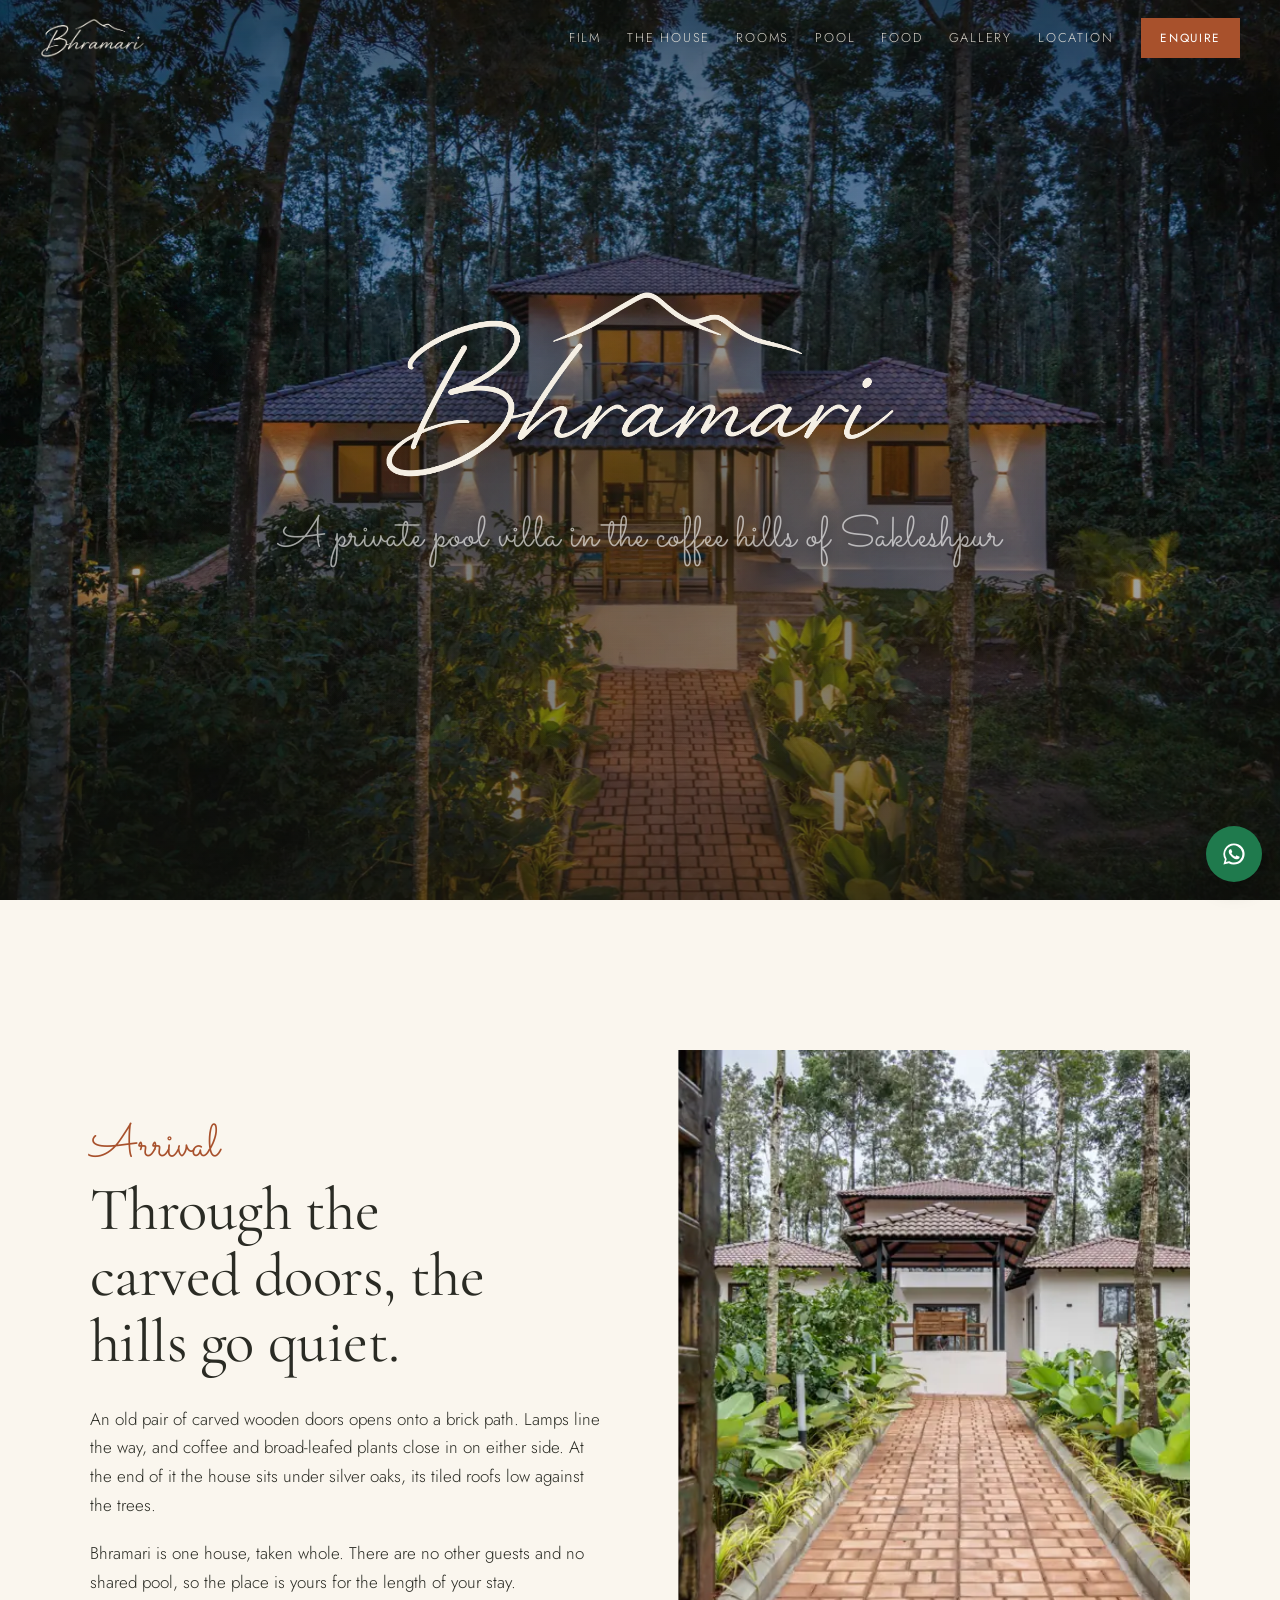
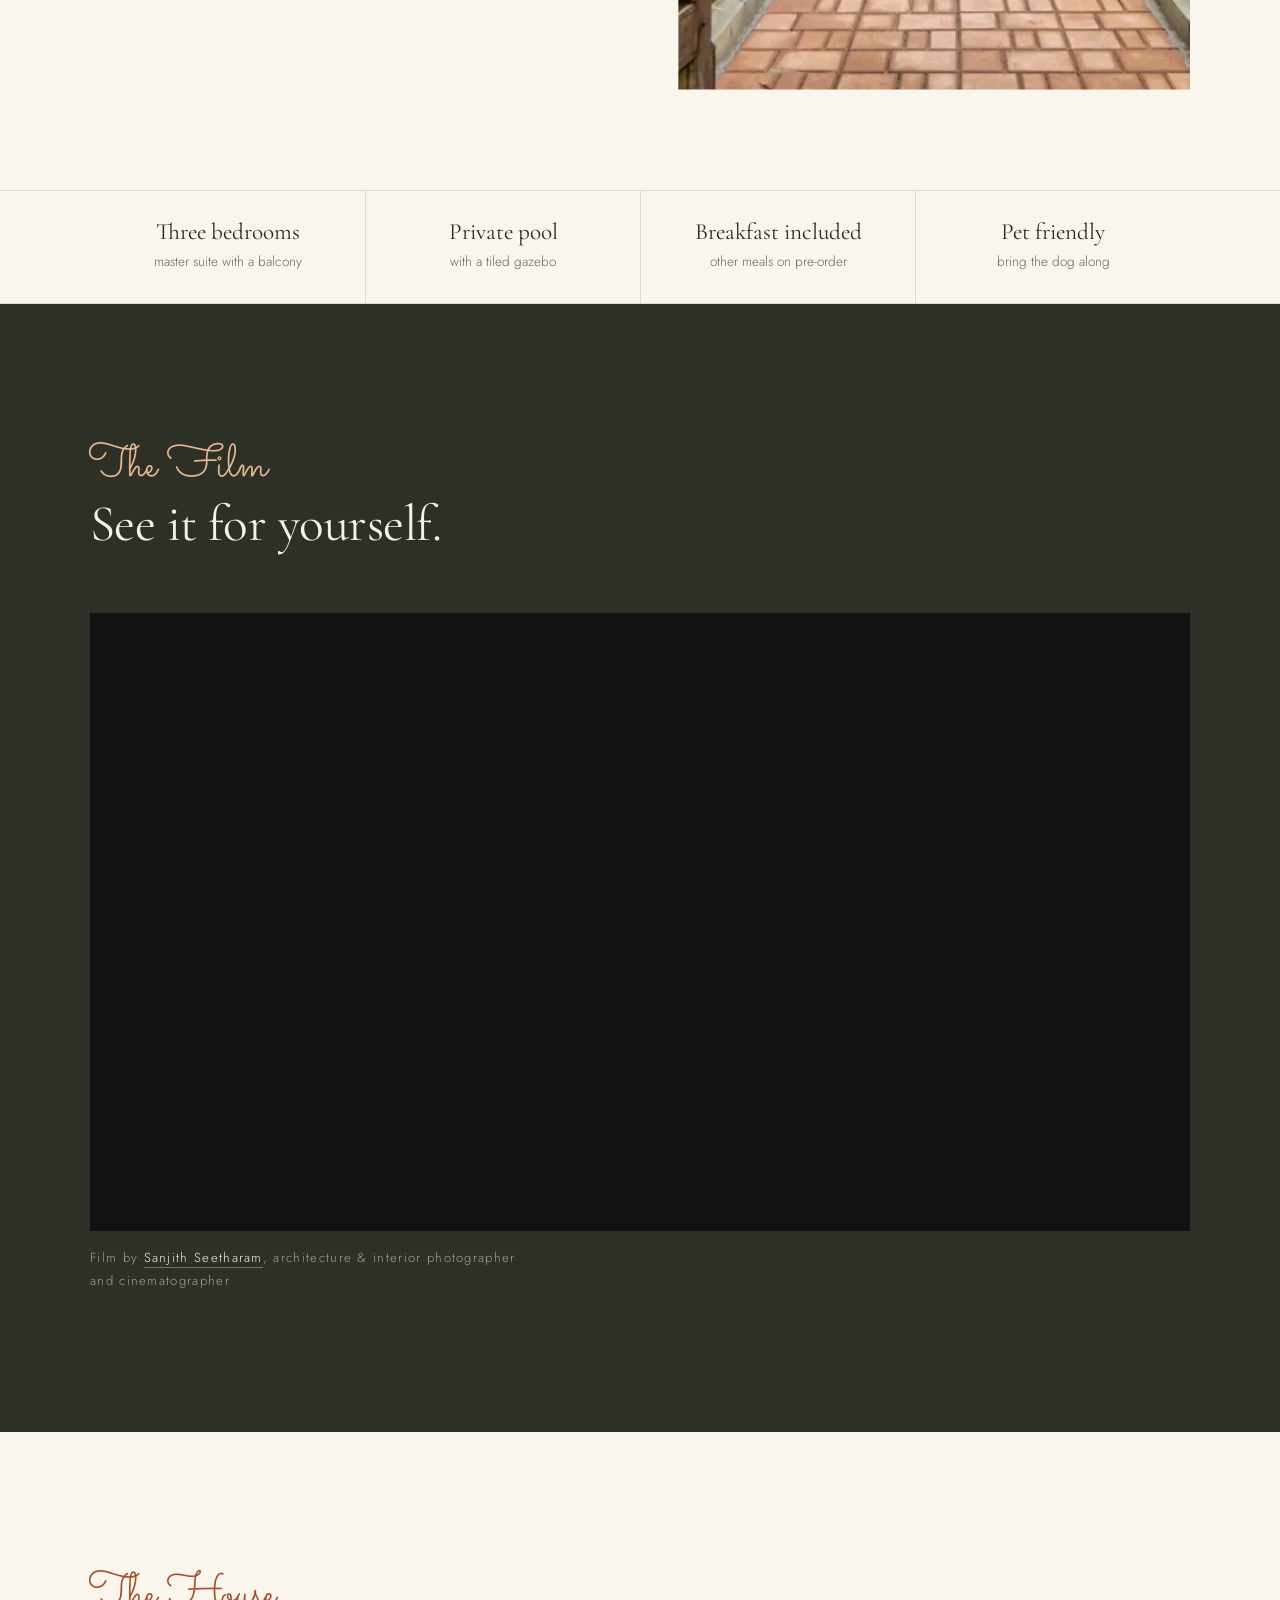
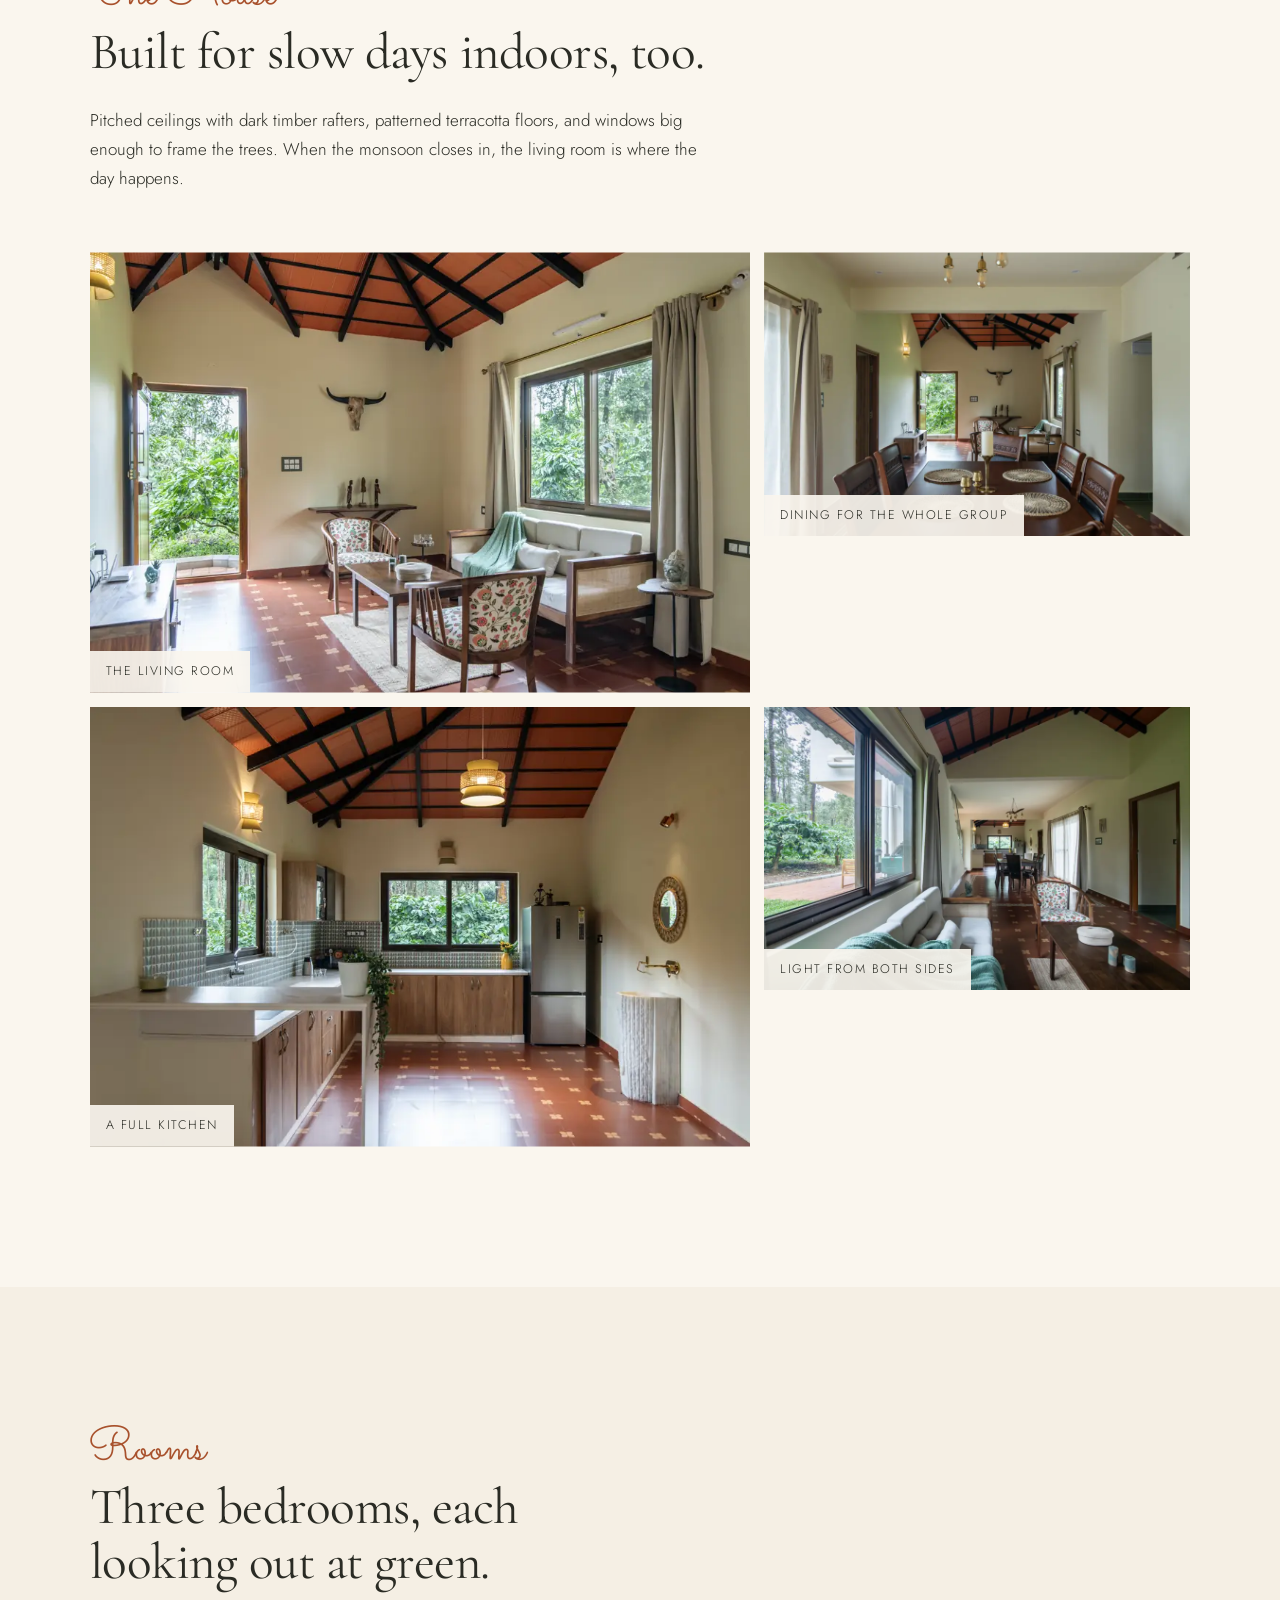
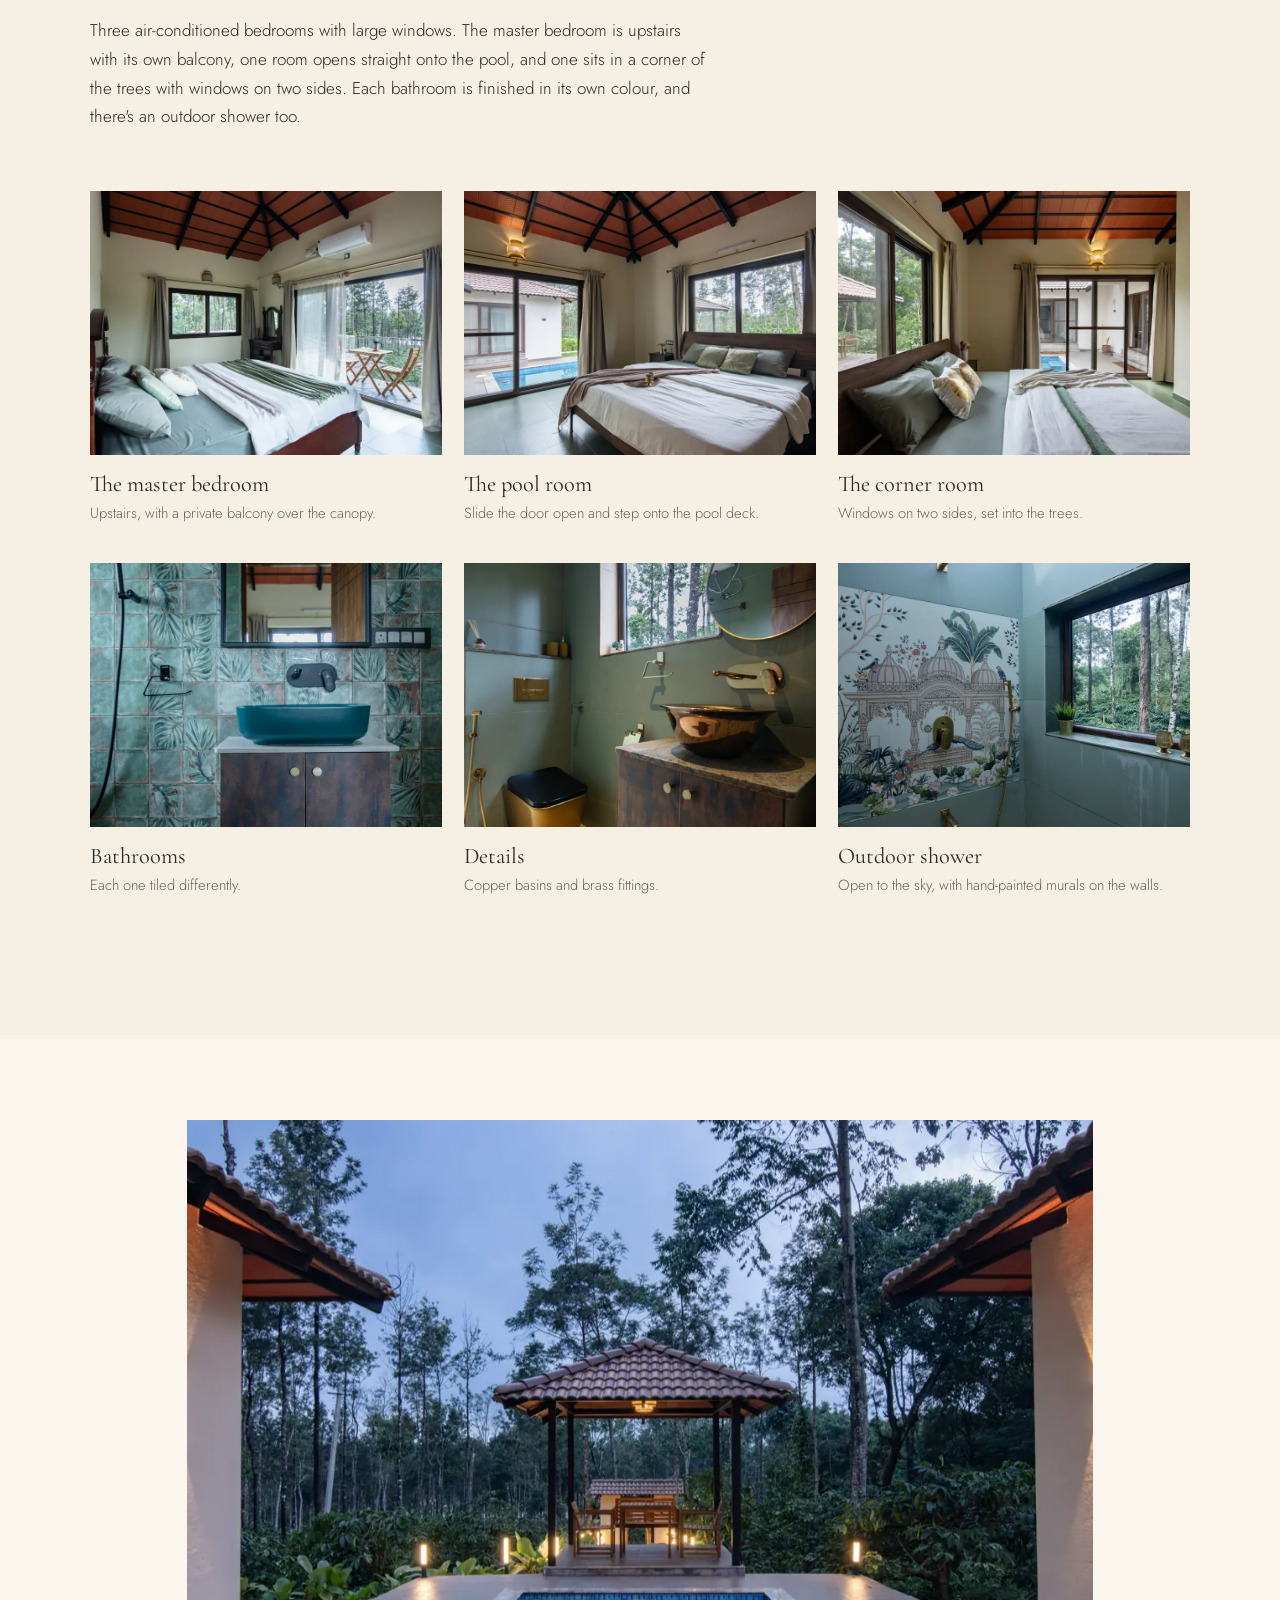
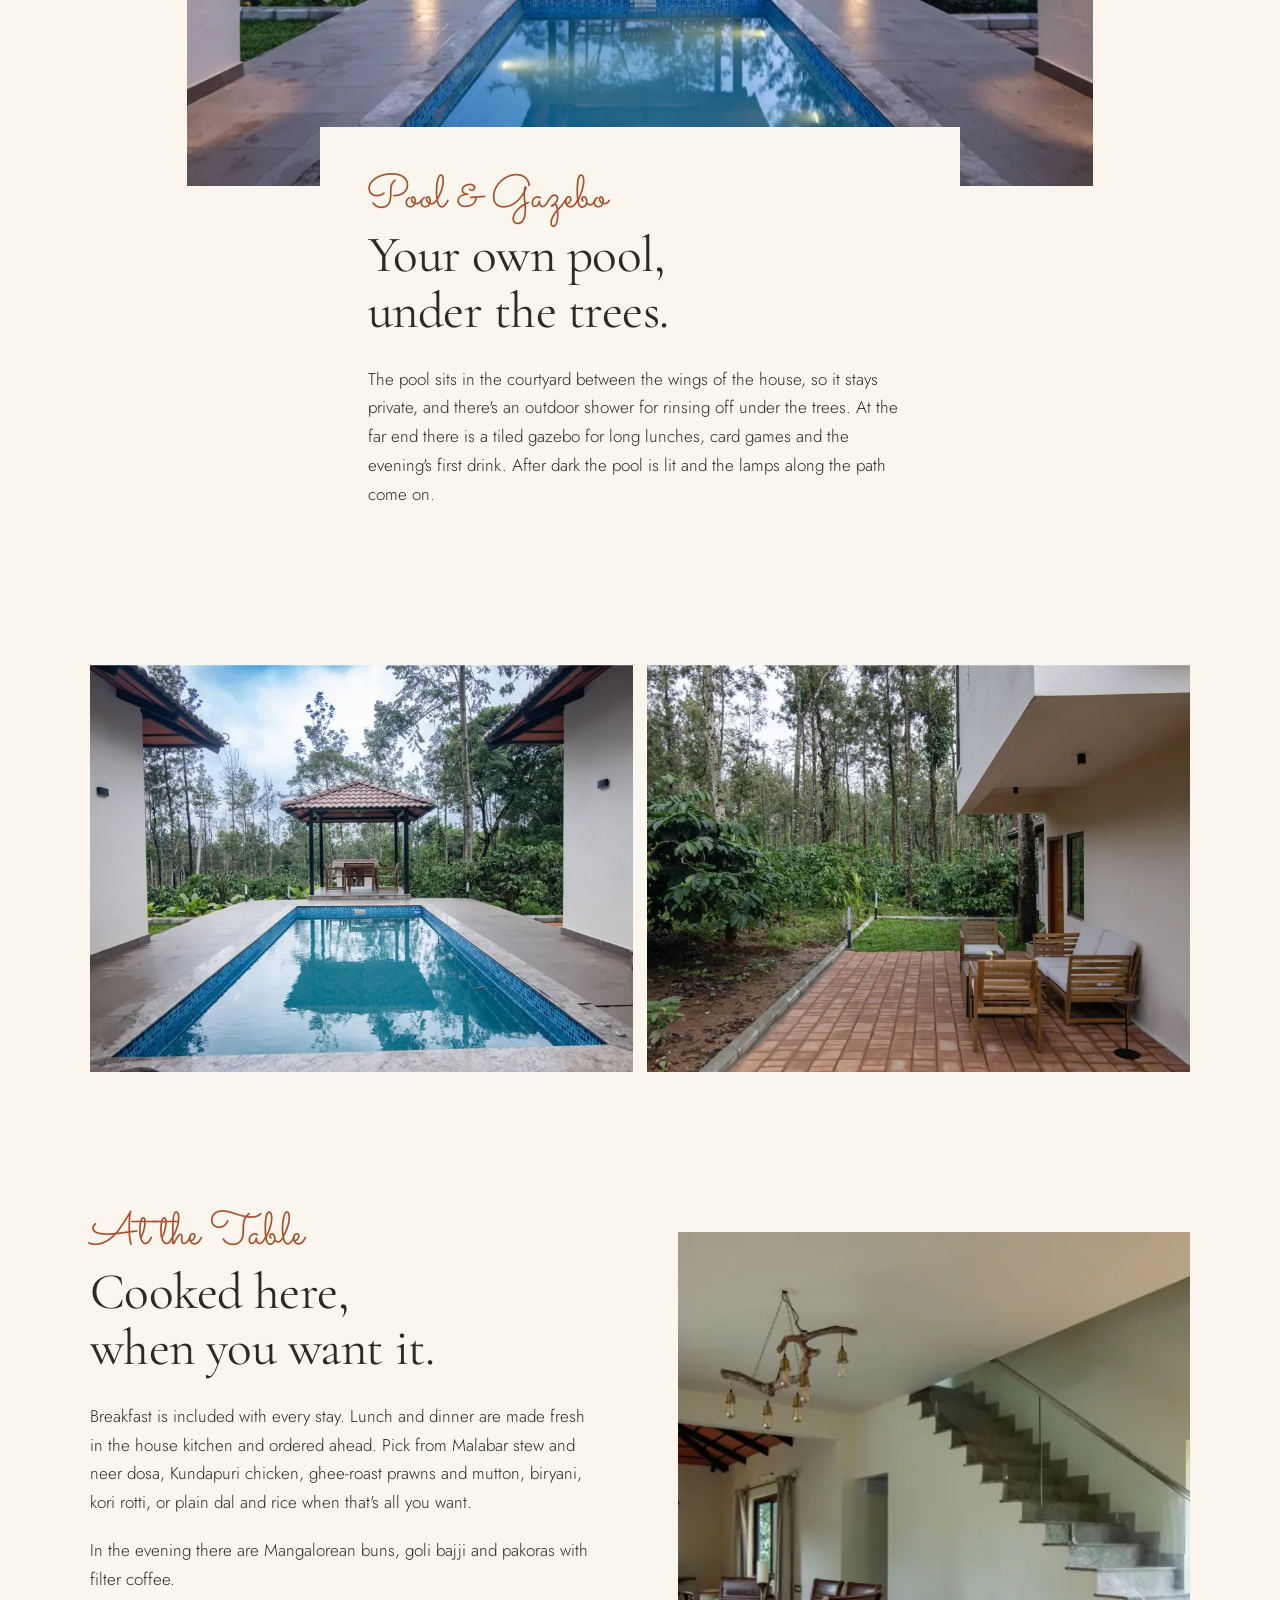
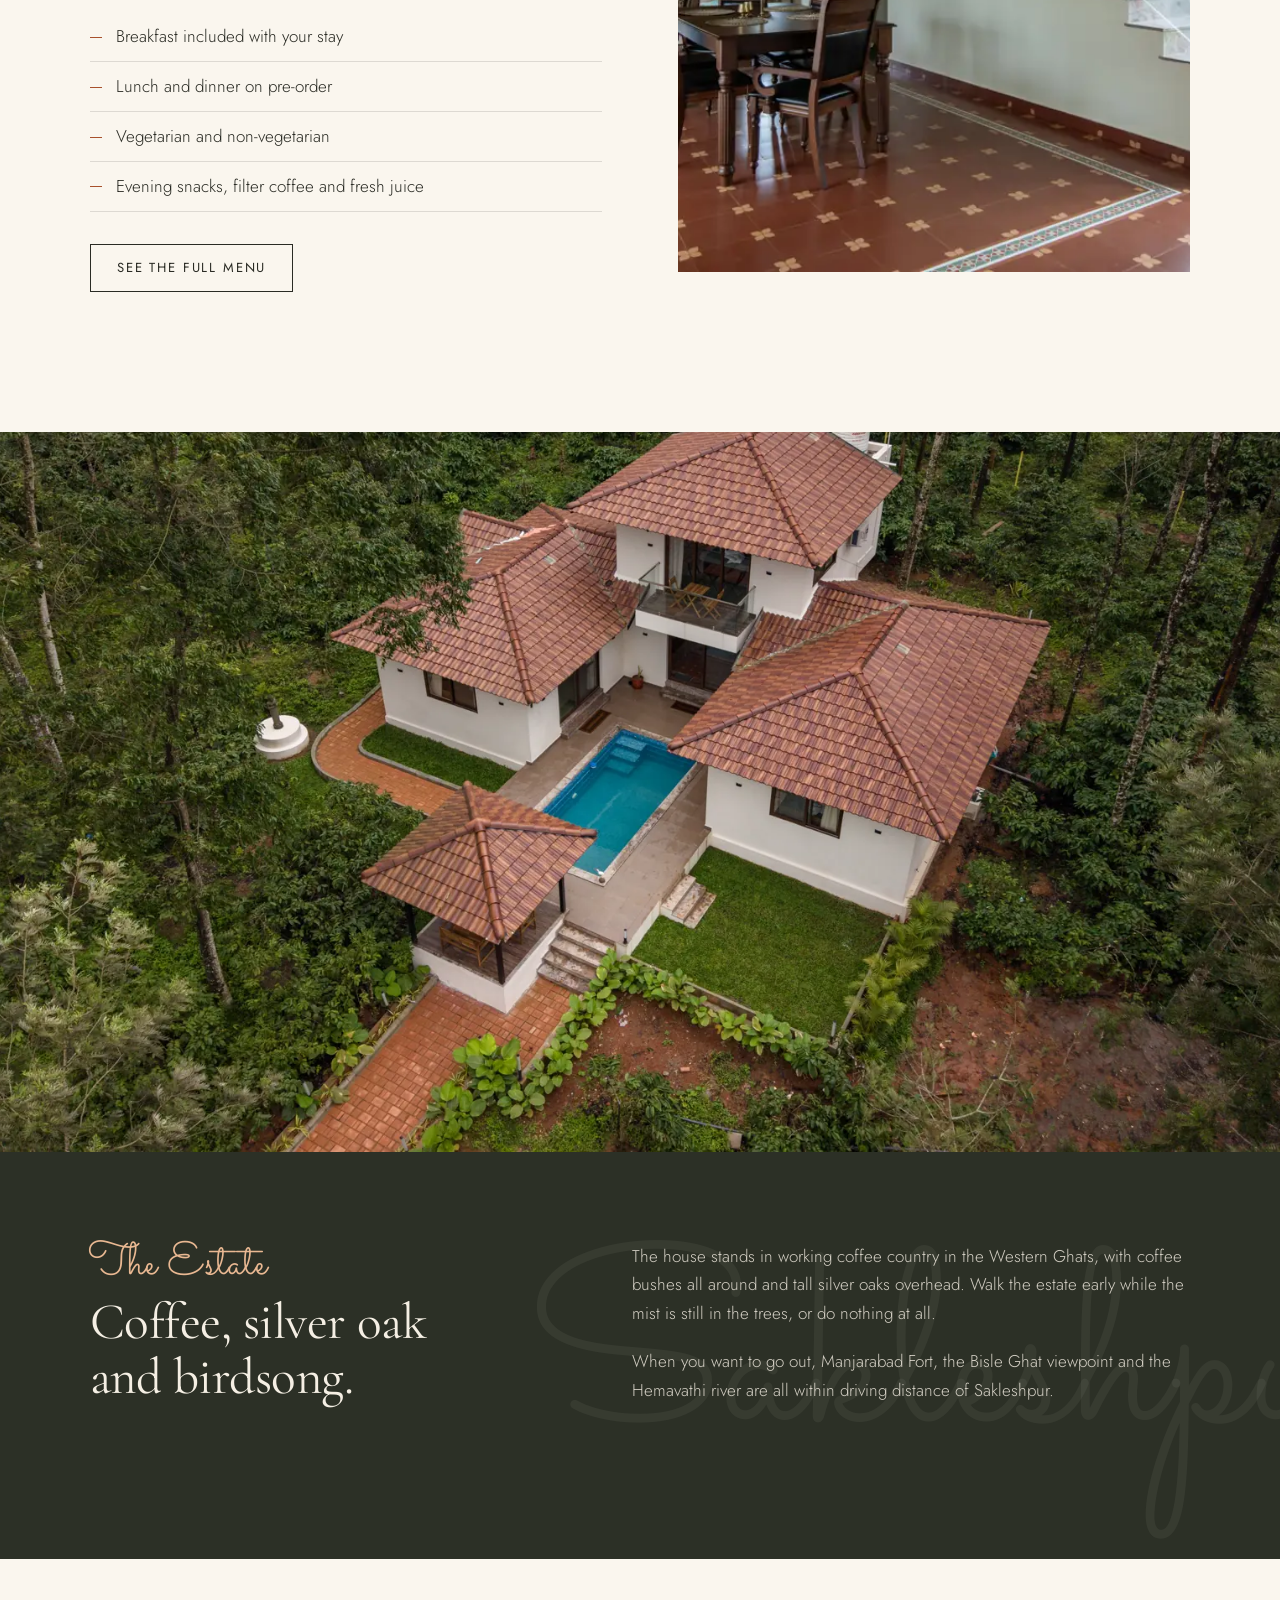
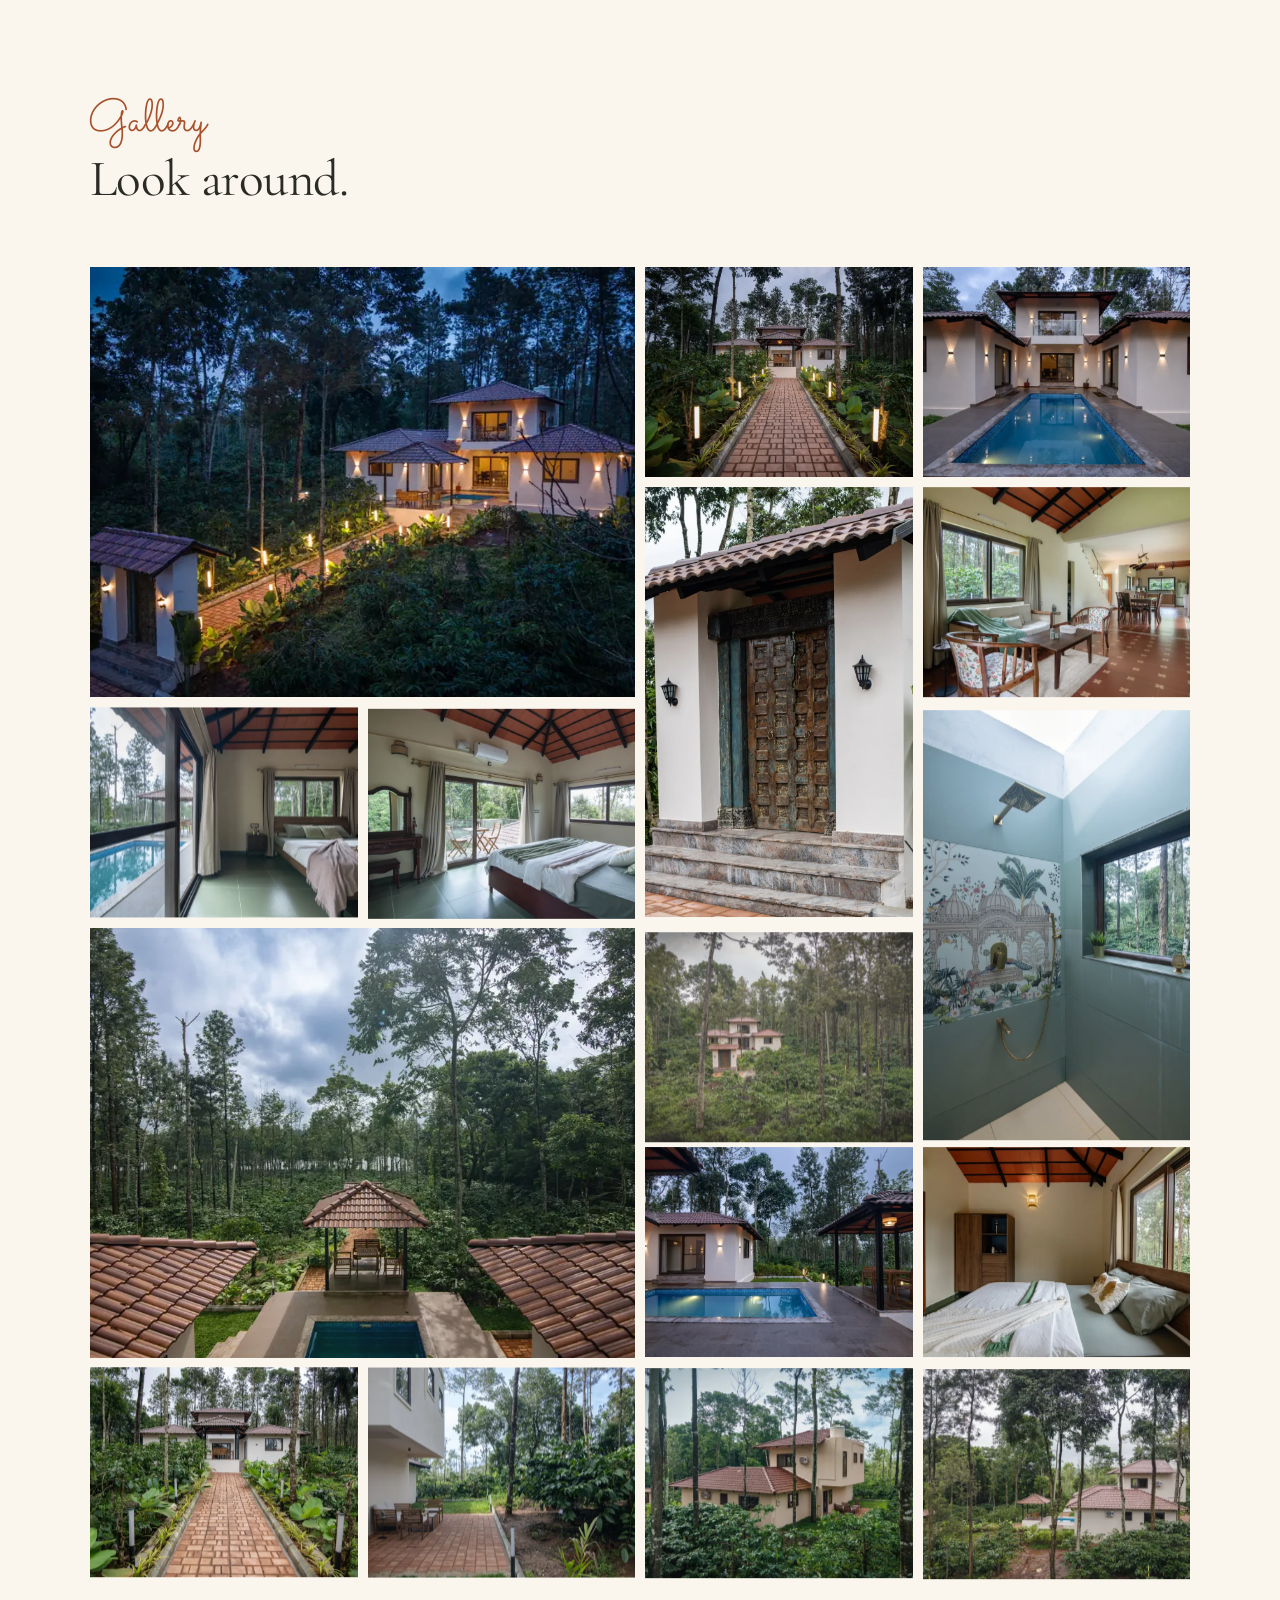
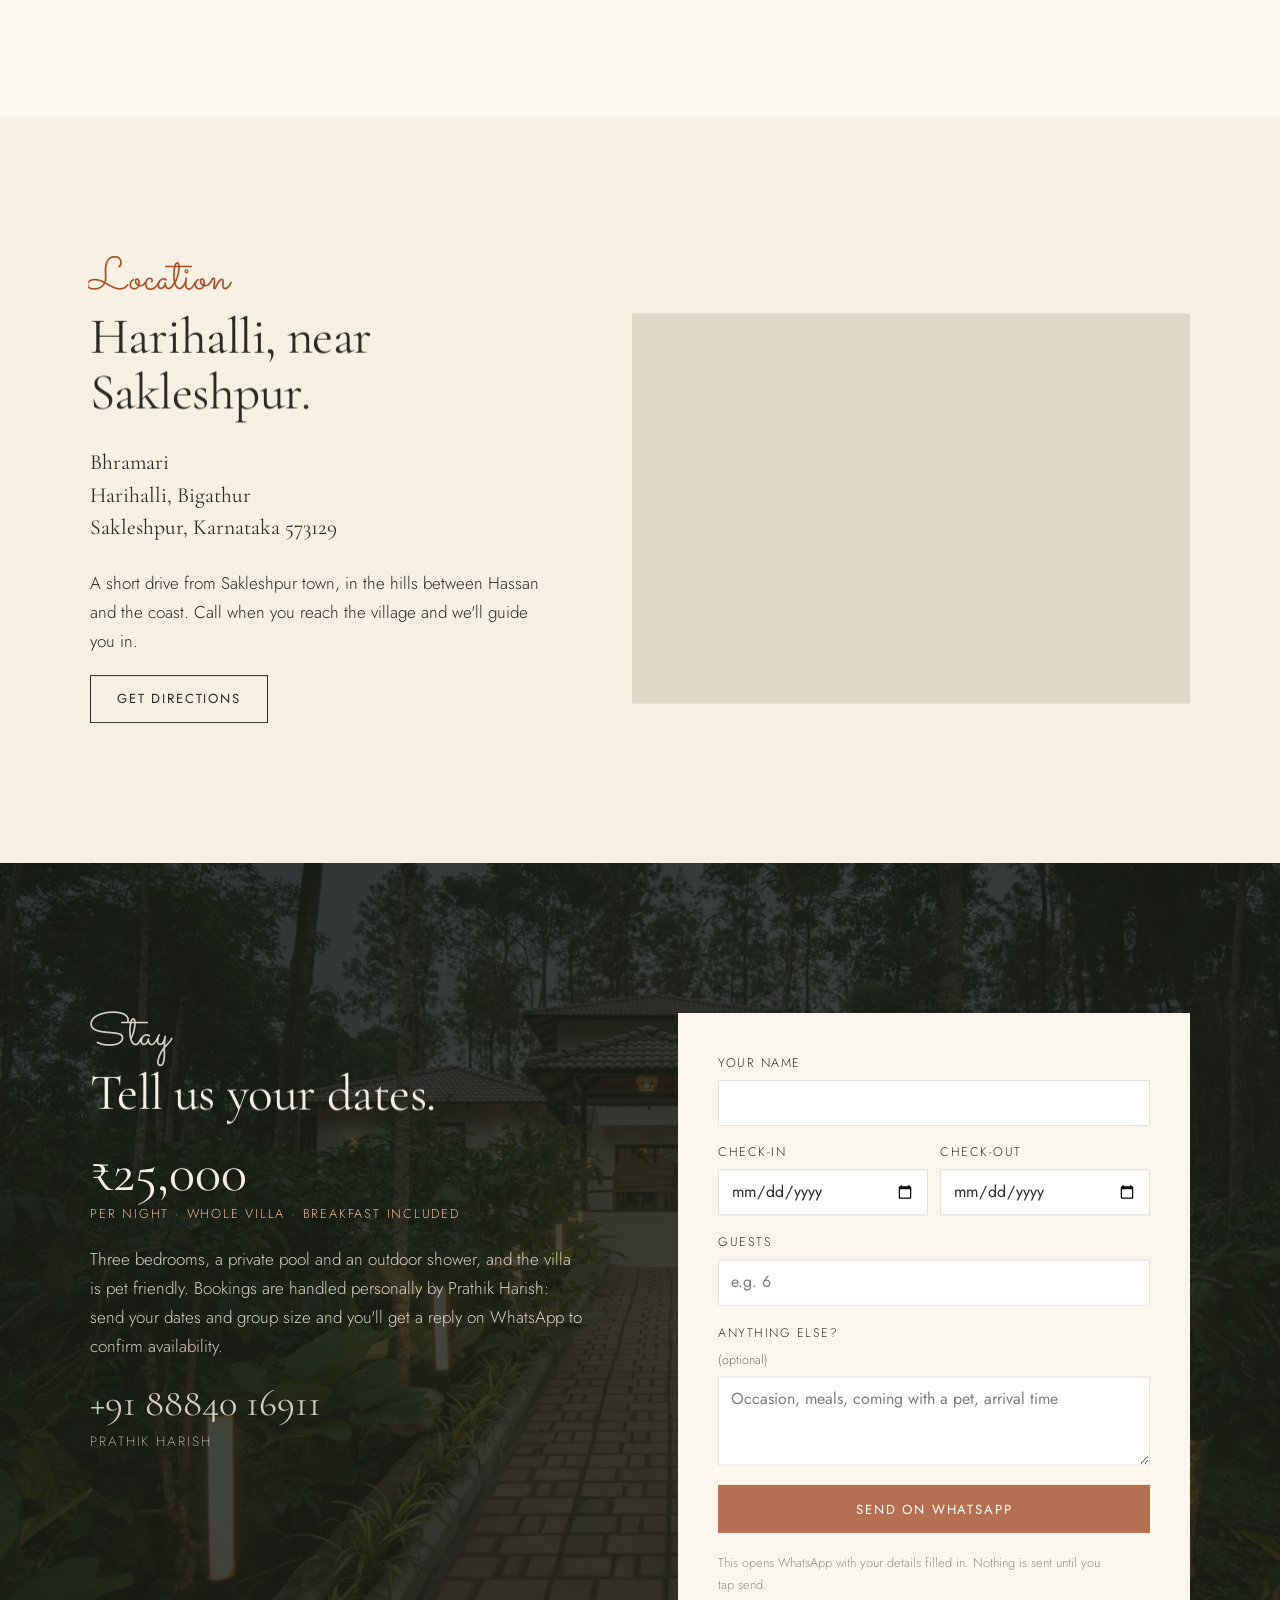
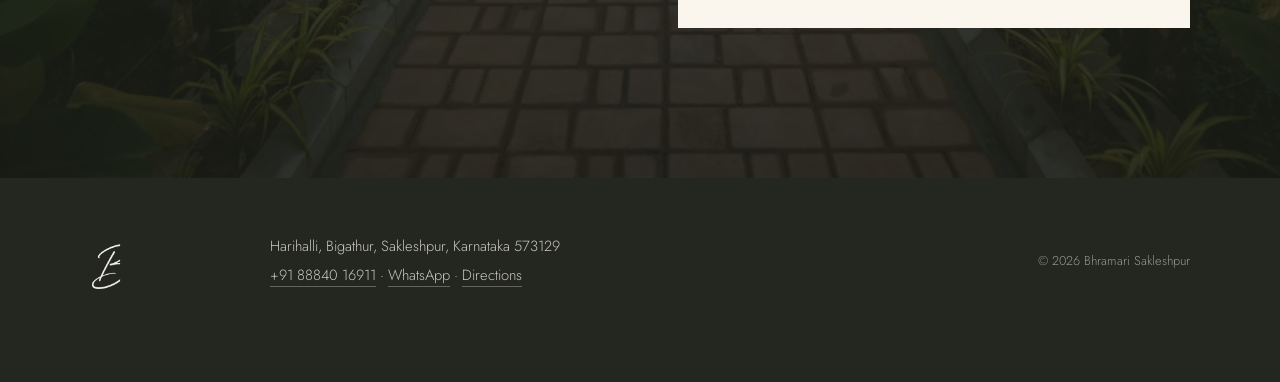
==== commit 9cdd52d7: "Hero: silent 13s loop from the film over the dusk still Five dusk shots (house in trees, gate doors," ====
--- a/index.html
+++ b/index.html
@@ -97,6 +97,10 @@
 <section class="hero" id="top">
   <picture>
     <img src="img/hero-1800.webp" srcset="img/hero-900.webp 900w, img/hero-1800.webp 1800w" sizes="100vw" alt="Bhramari lit up at dusk among tall trees, a lamp-lined brick path leading up to the house" width="1800" height="1013" fetchpriority="high">
+    <video class="hero__video" autoplay muted loop playsinline preload="auto" poster="img/hero-1800.webp" aria-hidden="true">
+      <source src="video/hero-720.mp4" type="video/mp4" media="(max-width: 900px)">
+      <source src="video/hero-1080.mp4" type="video/mp4">
+    </video>
   </picture>
   <div class="hero__shade"></div>
   <div class="hero__body">
--- a/styles.css
+++ b/styles.css
@@ -409,3 +409,7 @@
 @media (max-width: 860px) { .film__play { width: 70px; height: 70px; } .film__label { top: calc(50% + 56px); } }
 .film__credit a { color: var(--cream); text-decoration: none; border-bottom: 1px solid rgba(245,239,228,.35); }
 .film__credit a:hover { border-color: var(--cream); }
+
+/* hero video loop */
+.hero__video { position: absolute; inset: 0; width: 100%; height: 100%; object-fit: cover; opacity: 0; transition: opacity 1.2s var(--ease); }
+.hero__video.is-playing { opacity: 1; }
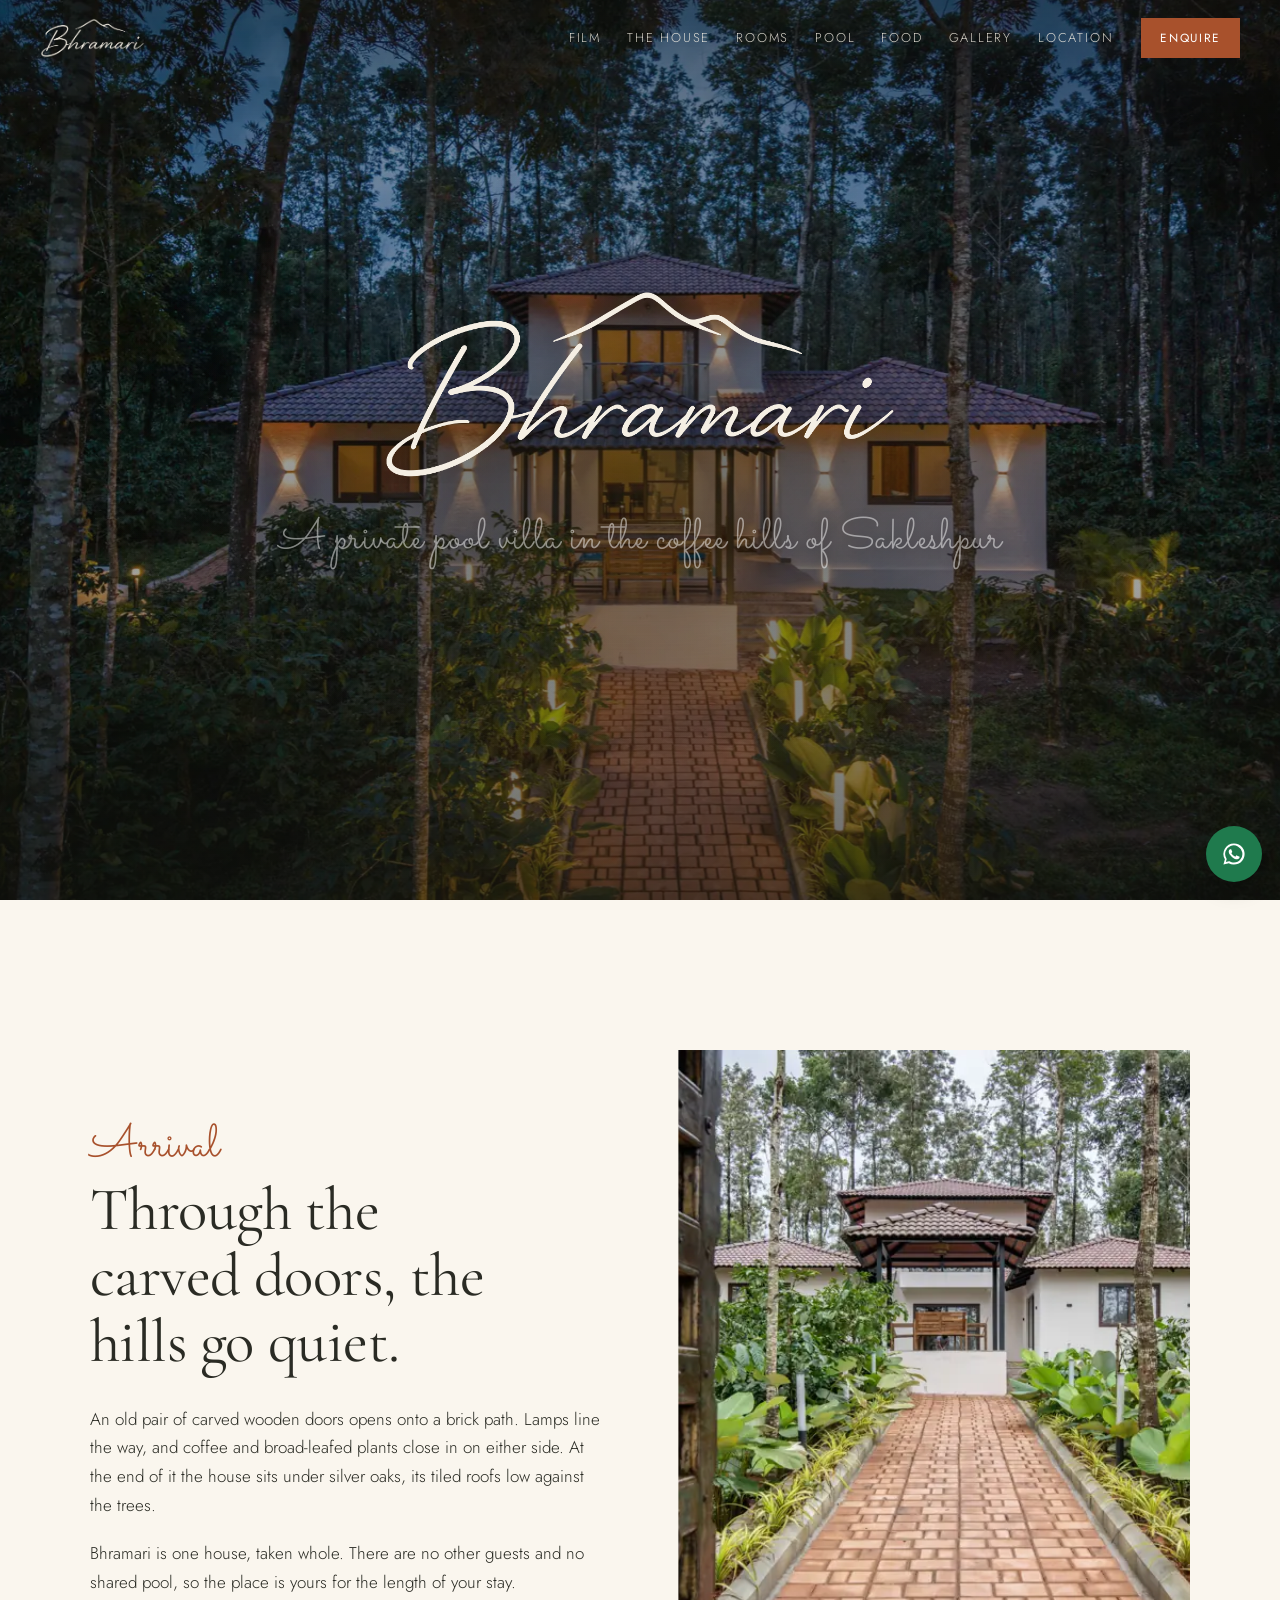
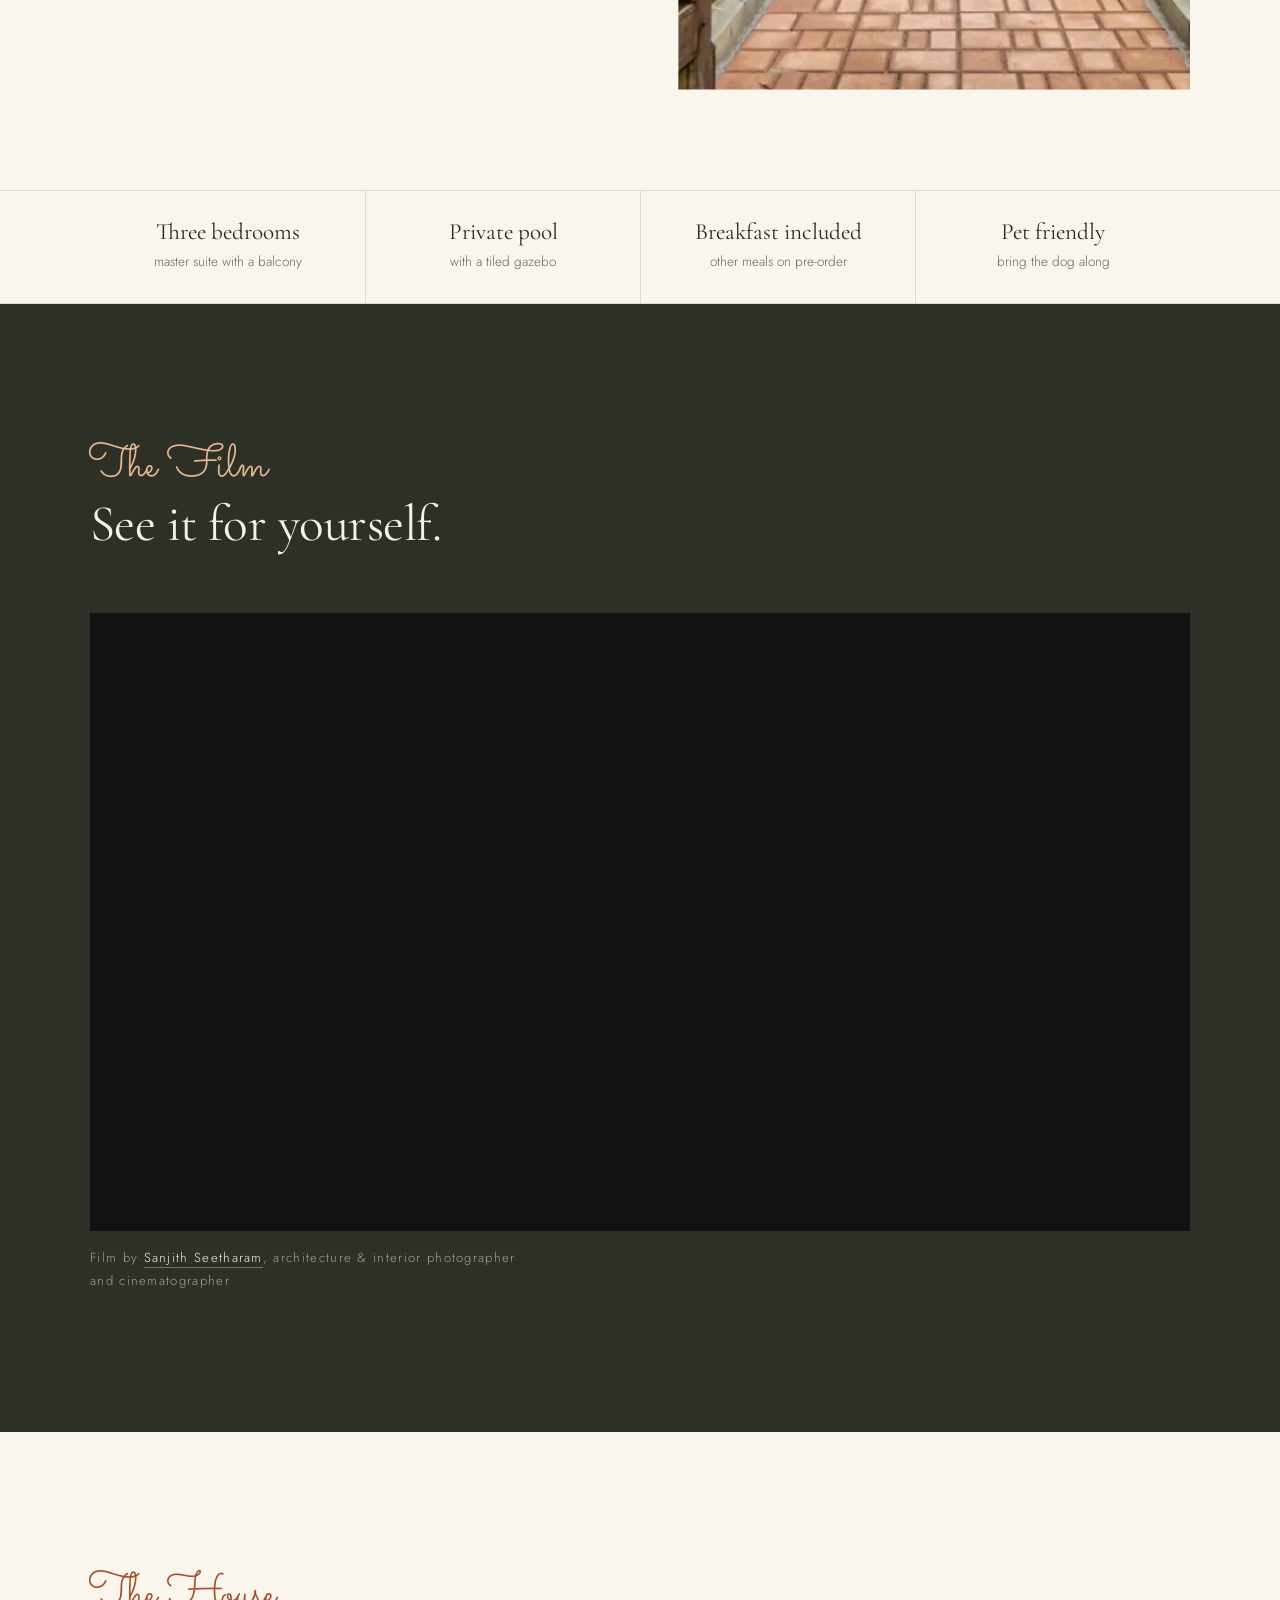
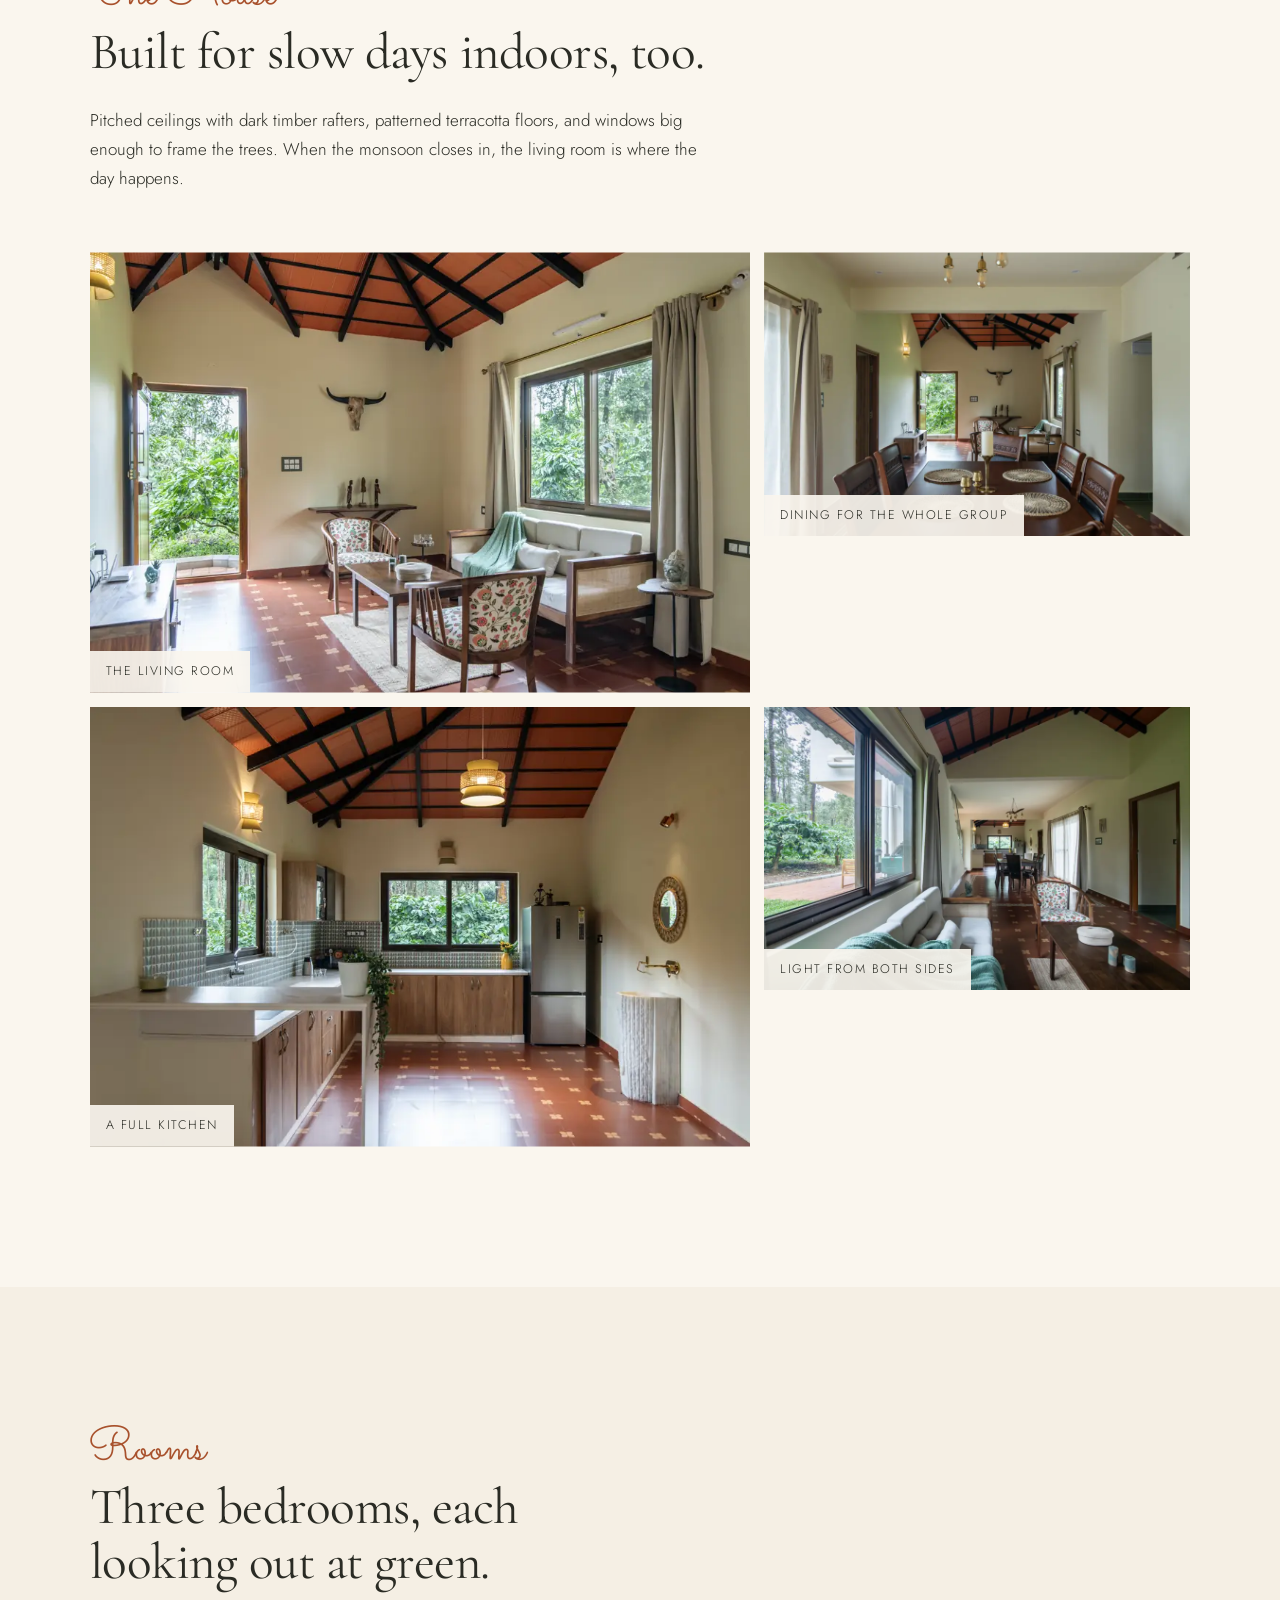
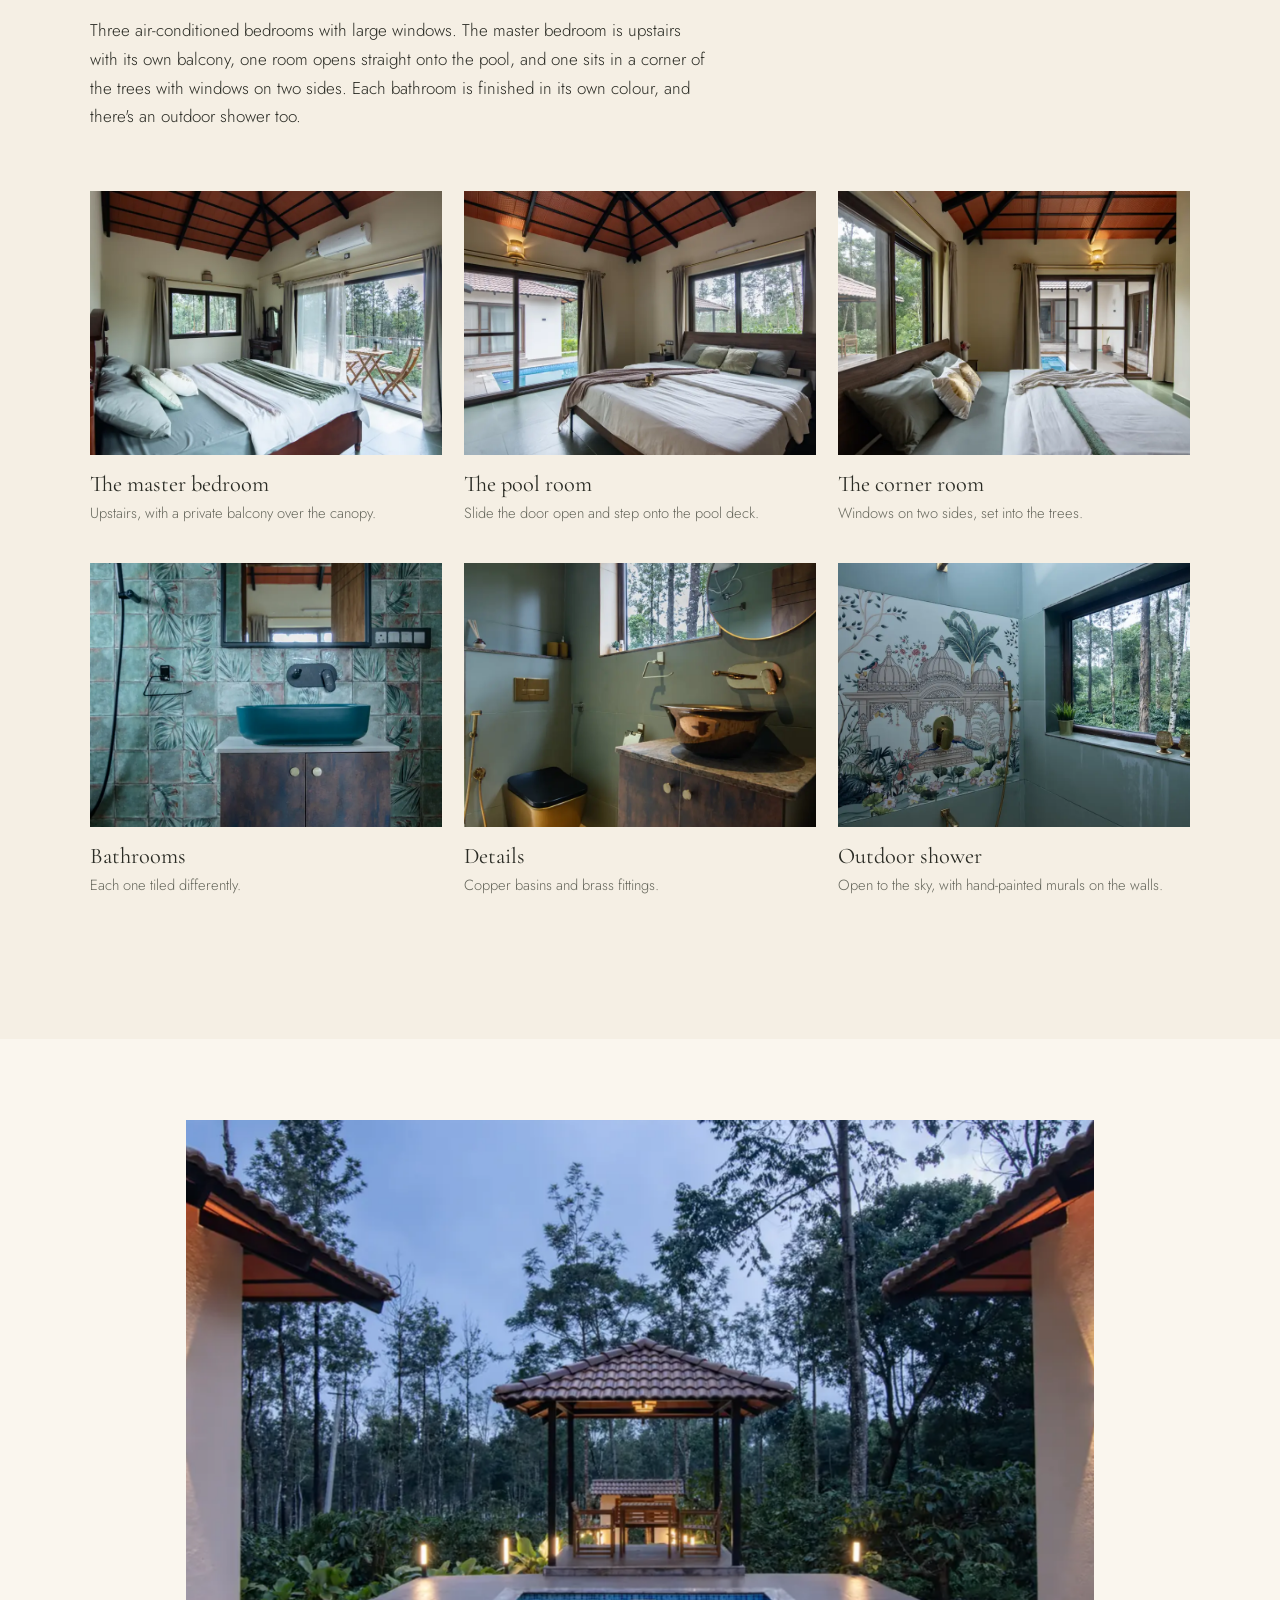
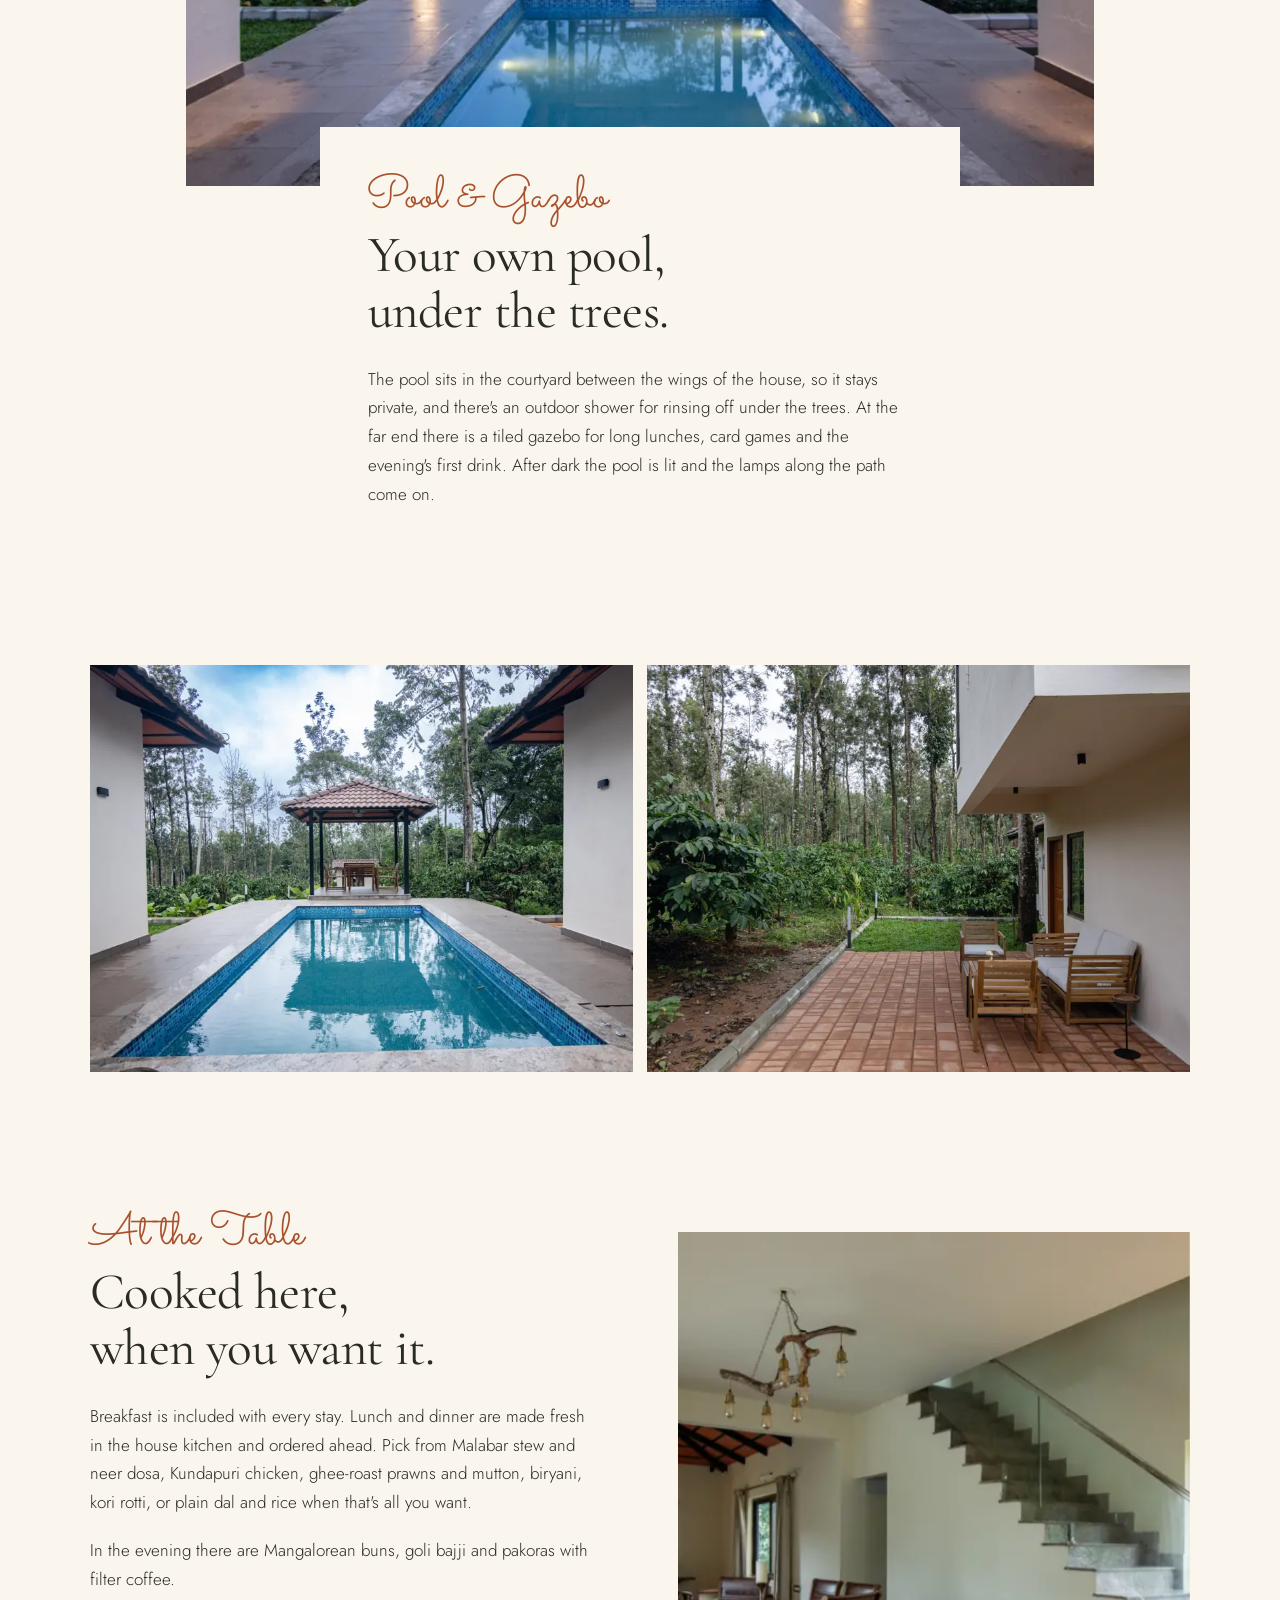
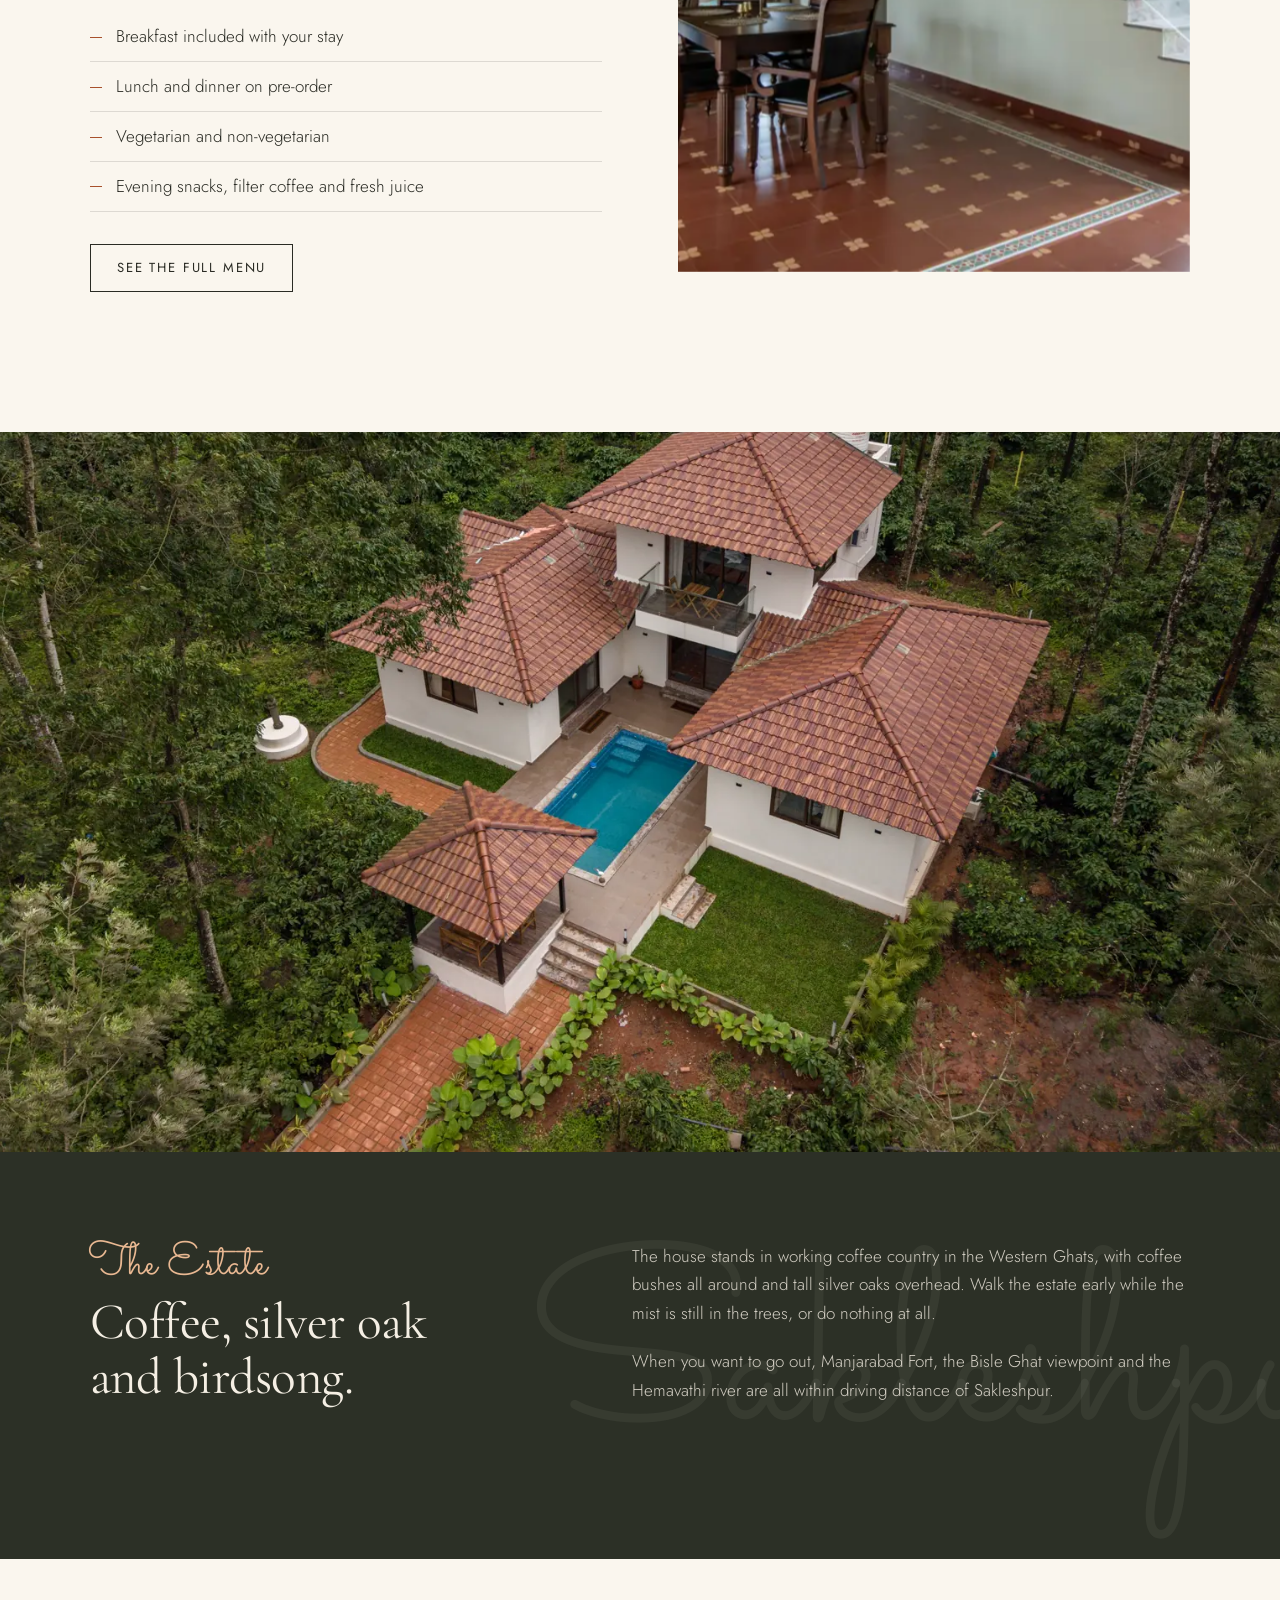
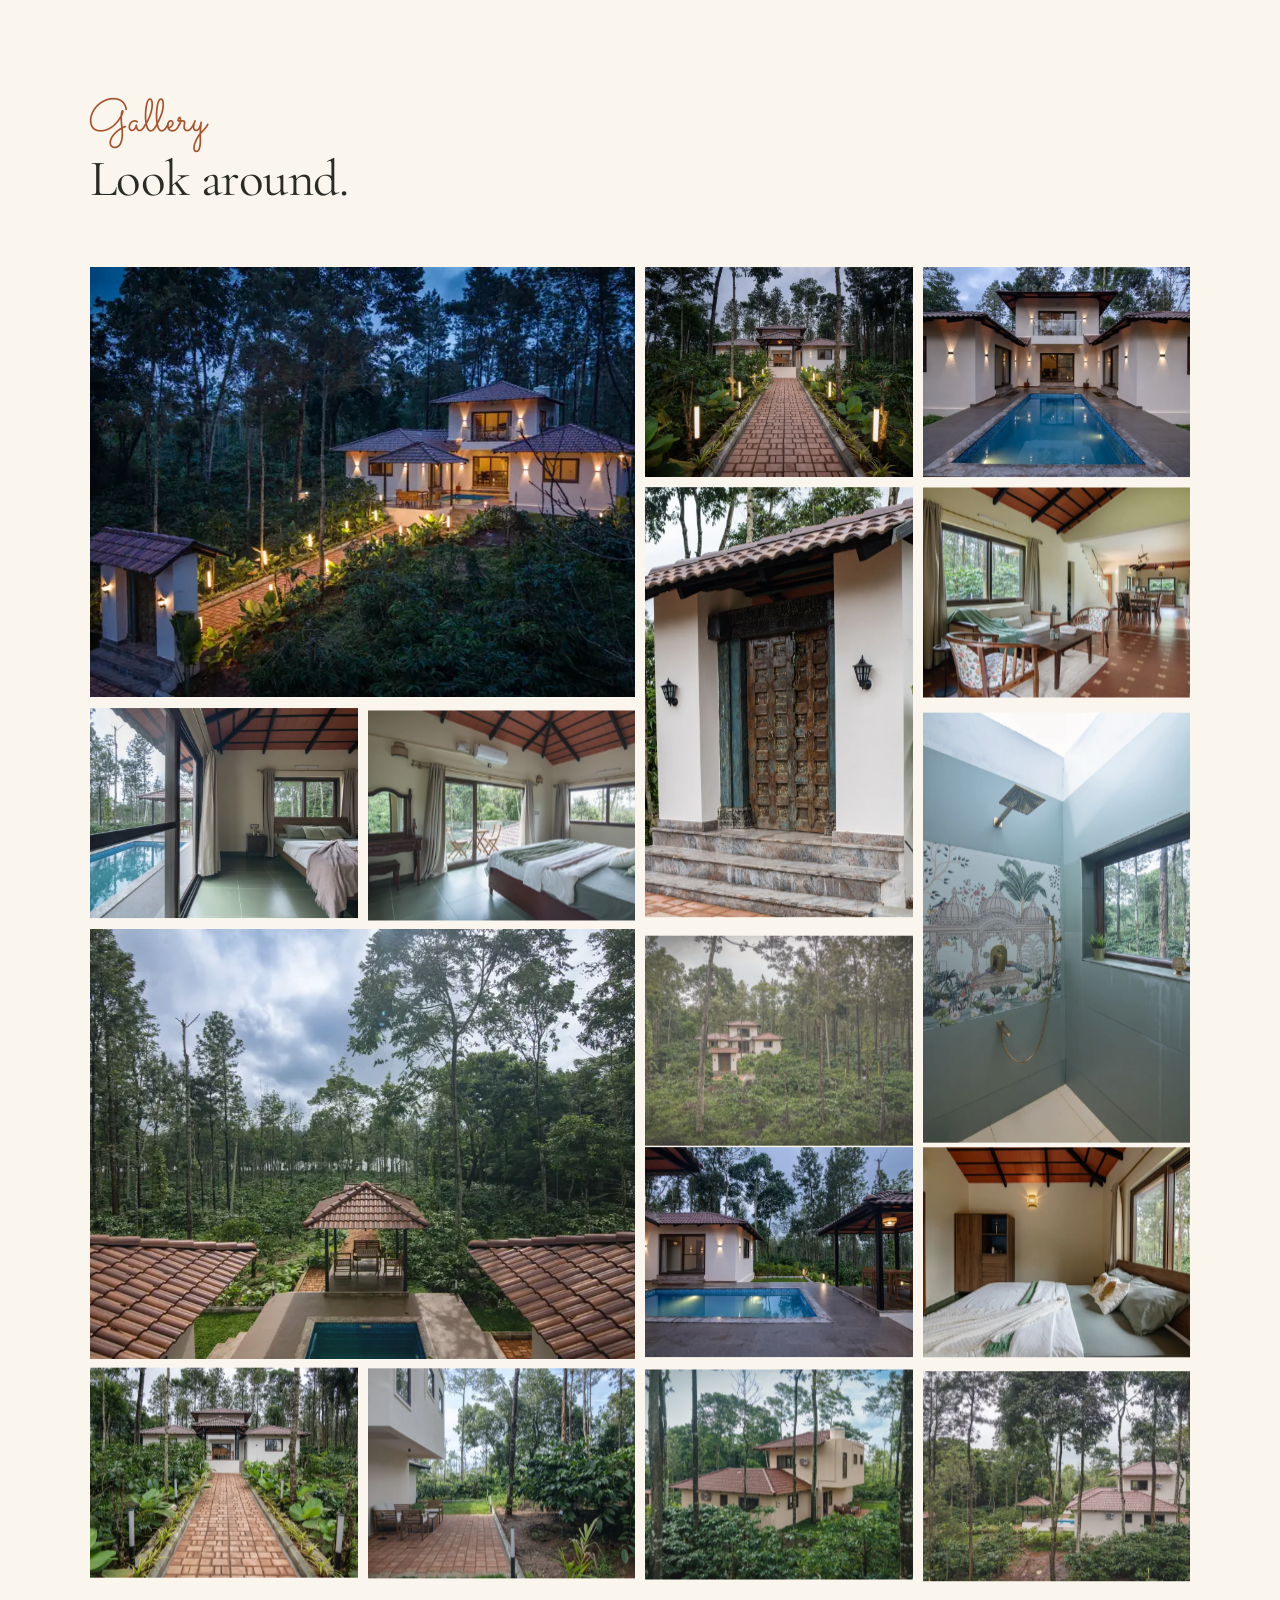
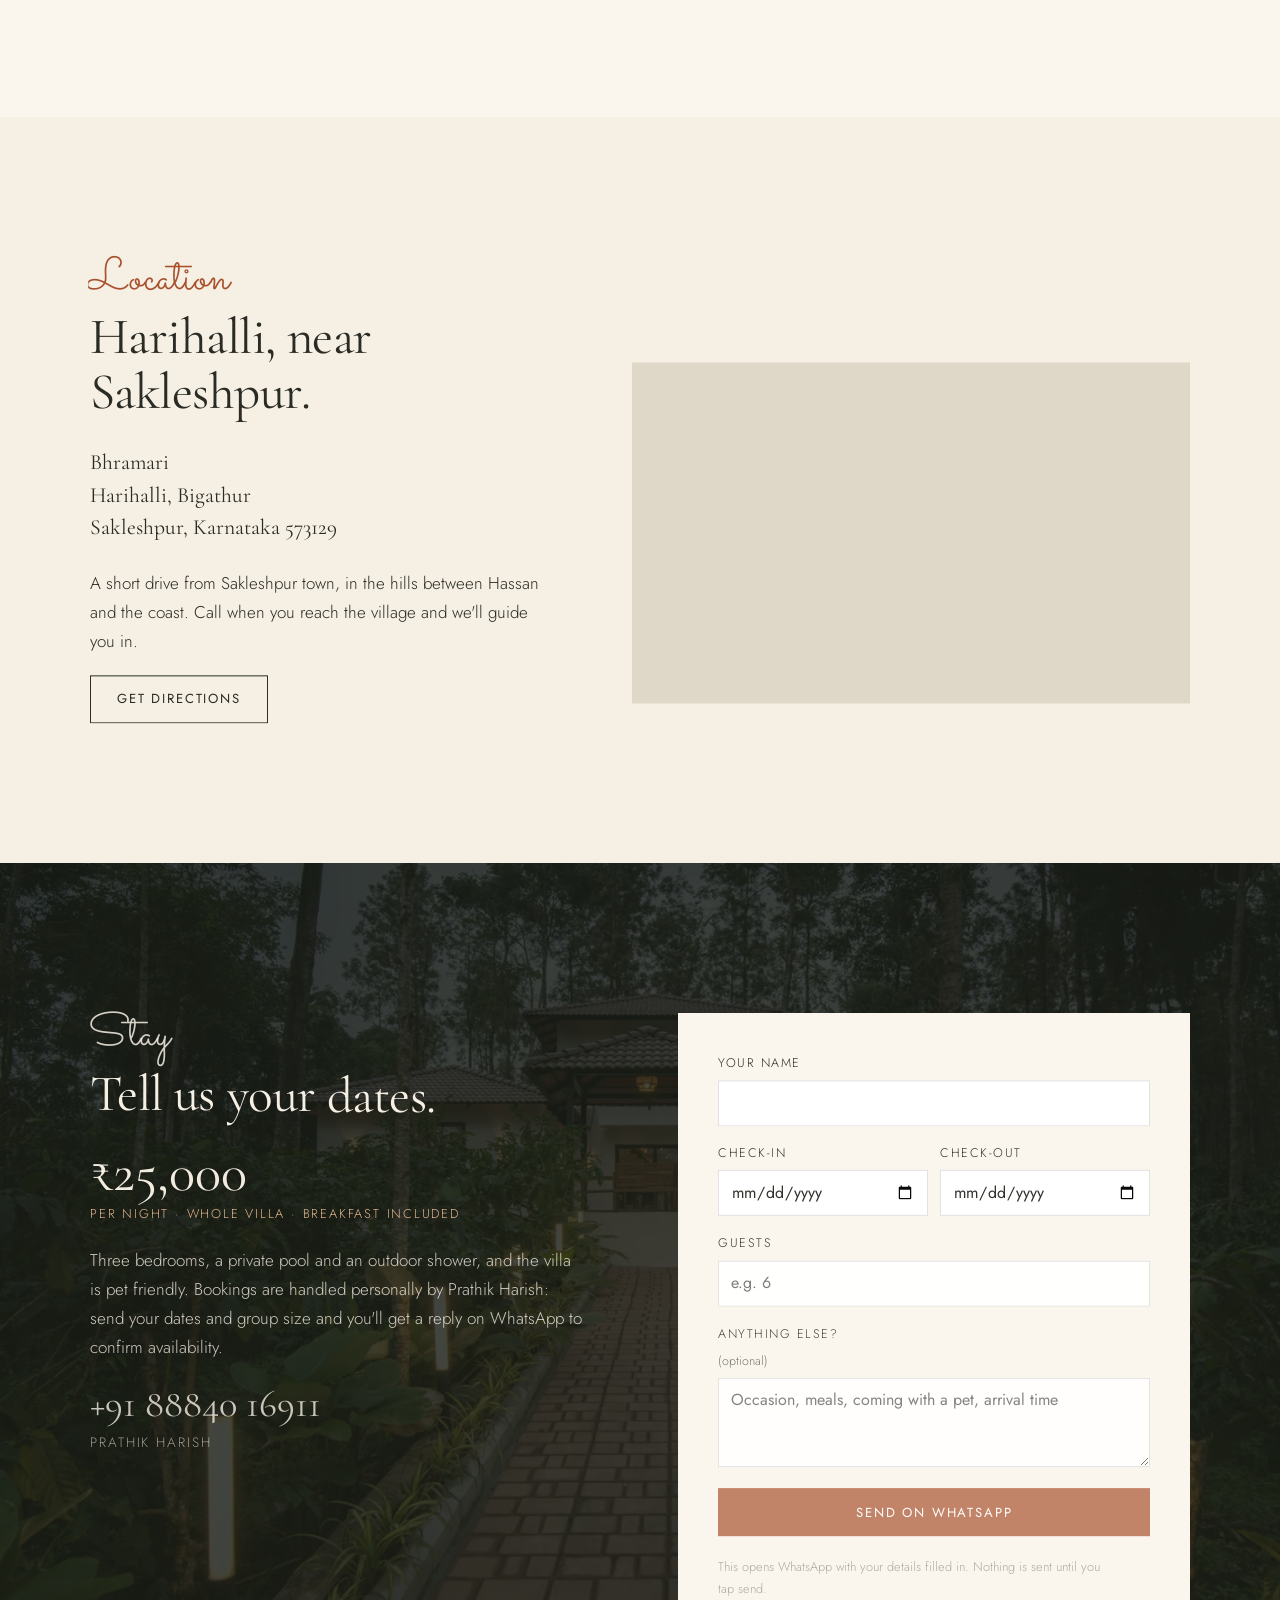
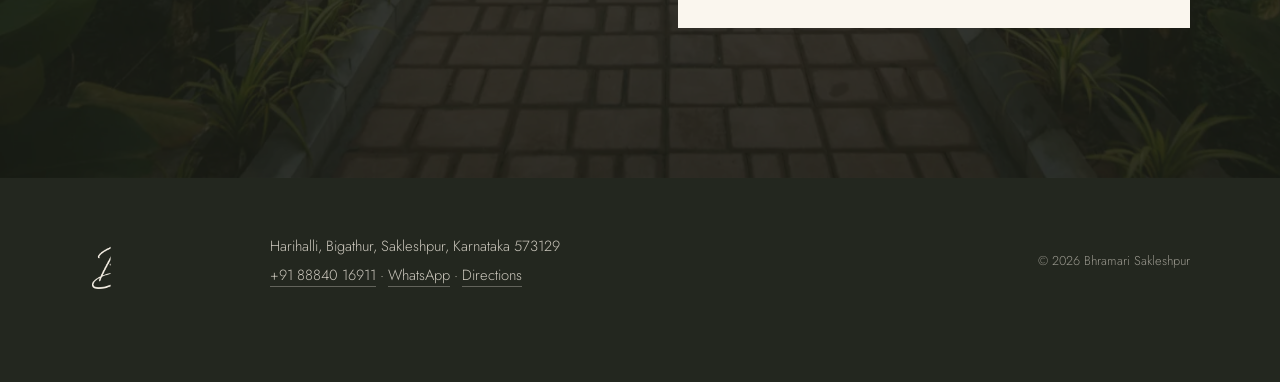
==== commit c9310fa0: "Mobile-friendly hero: portrait video + sharp stills, load after page, pause off-screen - Portrait 60" ====
--- a/index.html
+++ b/index.html
@@ -18,7 +18,8 @@
 <link rel="preconnect" href="https://fonts.googleapis.com">
 <link rel="preconnect" href="https://fonts.gstatic.com" crossorigin>
 <link href="https://fonts.googleapis.com/css2?family=Cormorant+Garamond:ital,wght@0,400;0,500;1,400&family=Jost:wght@300;400;500&family=Sacramento&display=swap" rel="stylesheet">
-<link rel="preload" as="image" href="img/hero-1800.webp" imagesrcset="img/hero-900.webp 900w, img/hero-1800.webp 1800w" imagesizes="100vw">
+<link rel="preload" as="image" href="img/hero-portrait-1200.webp" imagesrcset="img/hero-portrait-750.webp 750w, img/hero-portrait-1200.webp 1200w" imagesizes="100vw" media="(orientation: portrait) and (max-width: 900px)">
+<link rel="preload" as="image" href="img/hero-1800.webp" imagesrcset="img/hero-900.webp 900w, img/hero-1800.webp 1800w, img/hero-2800.webp 2800w" imagesizes="100vw" media="not all and (orientation: portrait), (min-width: 901px)">
 <link rel="stylesheet" href="styles.css">
 <script>if(!matchMedia("(prefers-reduced-motion: reduce)").matches)document.documentElement.classList.add("anim");</script>
 <script type="application/ld+json">
@@ -96,11 +97,9 @@
 
 <section class="hero" id="top">
   <picture>
-    <img src="img/hero-1800.webp" srcset="img/hero-900.webp 900w, img/hero-1800.webp 1800w" sizes="100vw" alt="Bhramari lit up at dusk among tall trees, a lamp-lined brick path leading up to the house" width="1800" height="1013" fetchpriority="high">
-    <video class="hero__video" autoplay muted loop playsinline preload="auto" poster="img/hero-1800.webp" aria-hidden="true">
-      <source src="video/hero-720.mp4" type="video/mp4" media="(max-width: 900px)">
-      <source src="video/hero-1080.mp4" type="video/mp4">
-    </video>
+    <source media="(orientation: portrait) and (max-width: 900px)" srcset="img/hero-portrait-750.webp 750w, img/hero-portrait-1200.webp 1200w" sizes="100vw">
+    <img src="img/hero-1800.webp" srcset="img/hero-900.webp 900w, img/hero-1800.webp 1800w, img/hero-2800.webp 2800w" sizes="100vw" alt="Bhramari lit up at dusk among tall trees, a lamp-lined brick path leading up to the house" width="1800" height="1013" fetchpriority="high">
+    <video class="hero__video" muted loop playsinline preload="none" aria-hidden="true" data-lg="video/hero-1080.mp4" data-sm="video/hero-720.mp4" data-portrait="video/hero-portrait.mp4"></video>
   </picture>
   <div class="hero__shade"></div>
   <div class="hero__body">
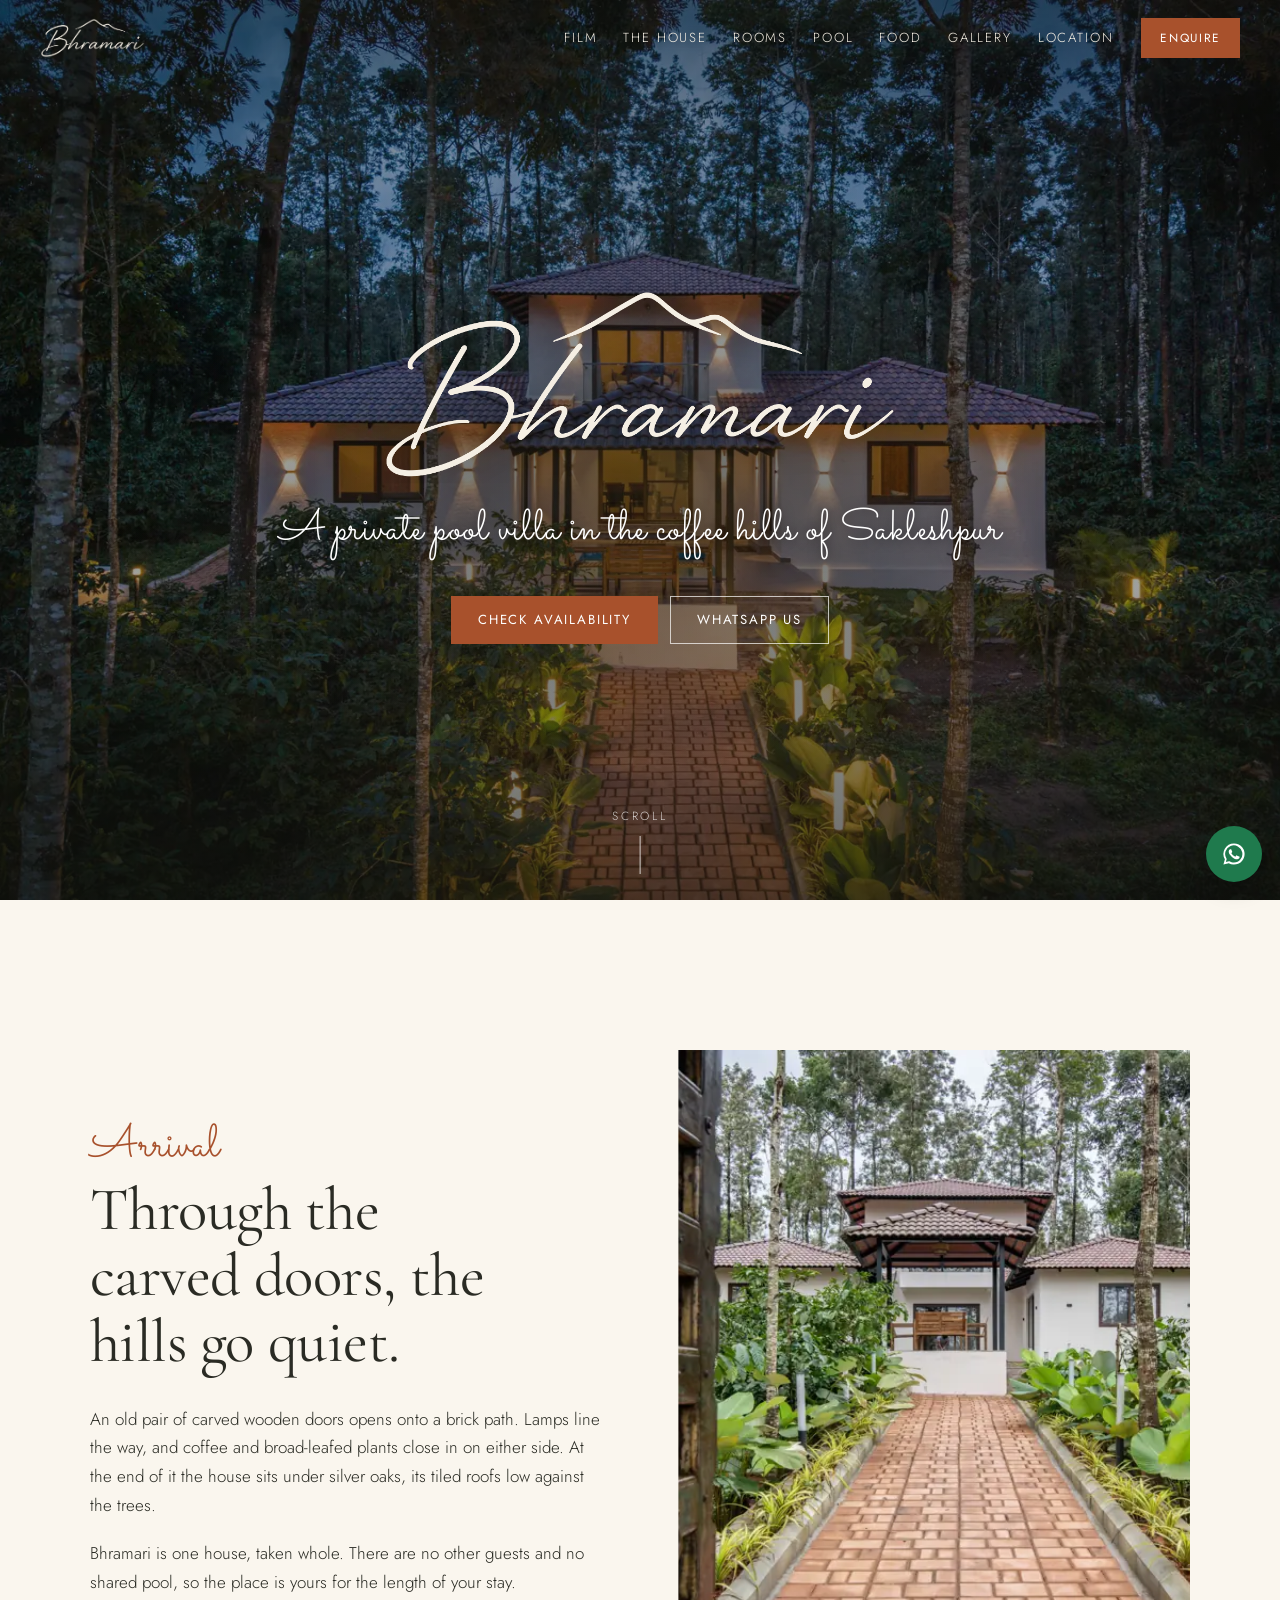
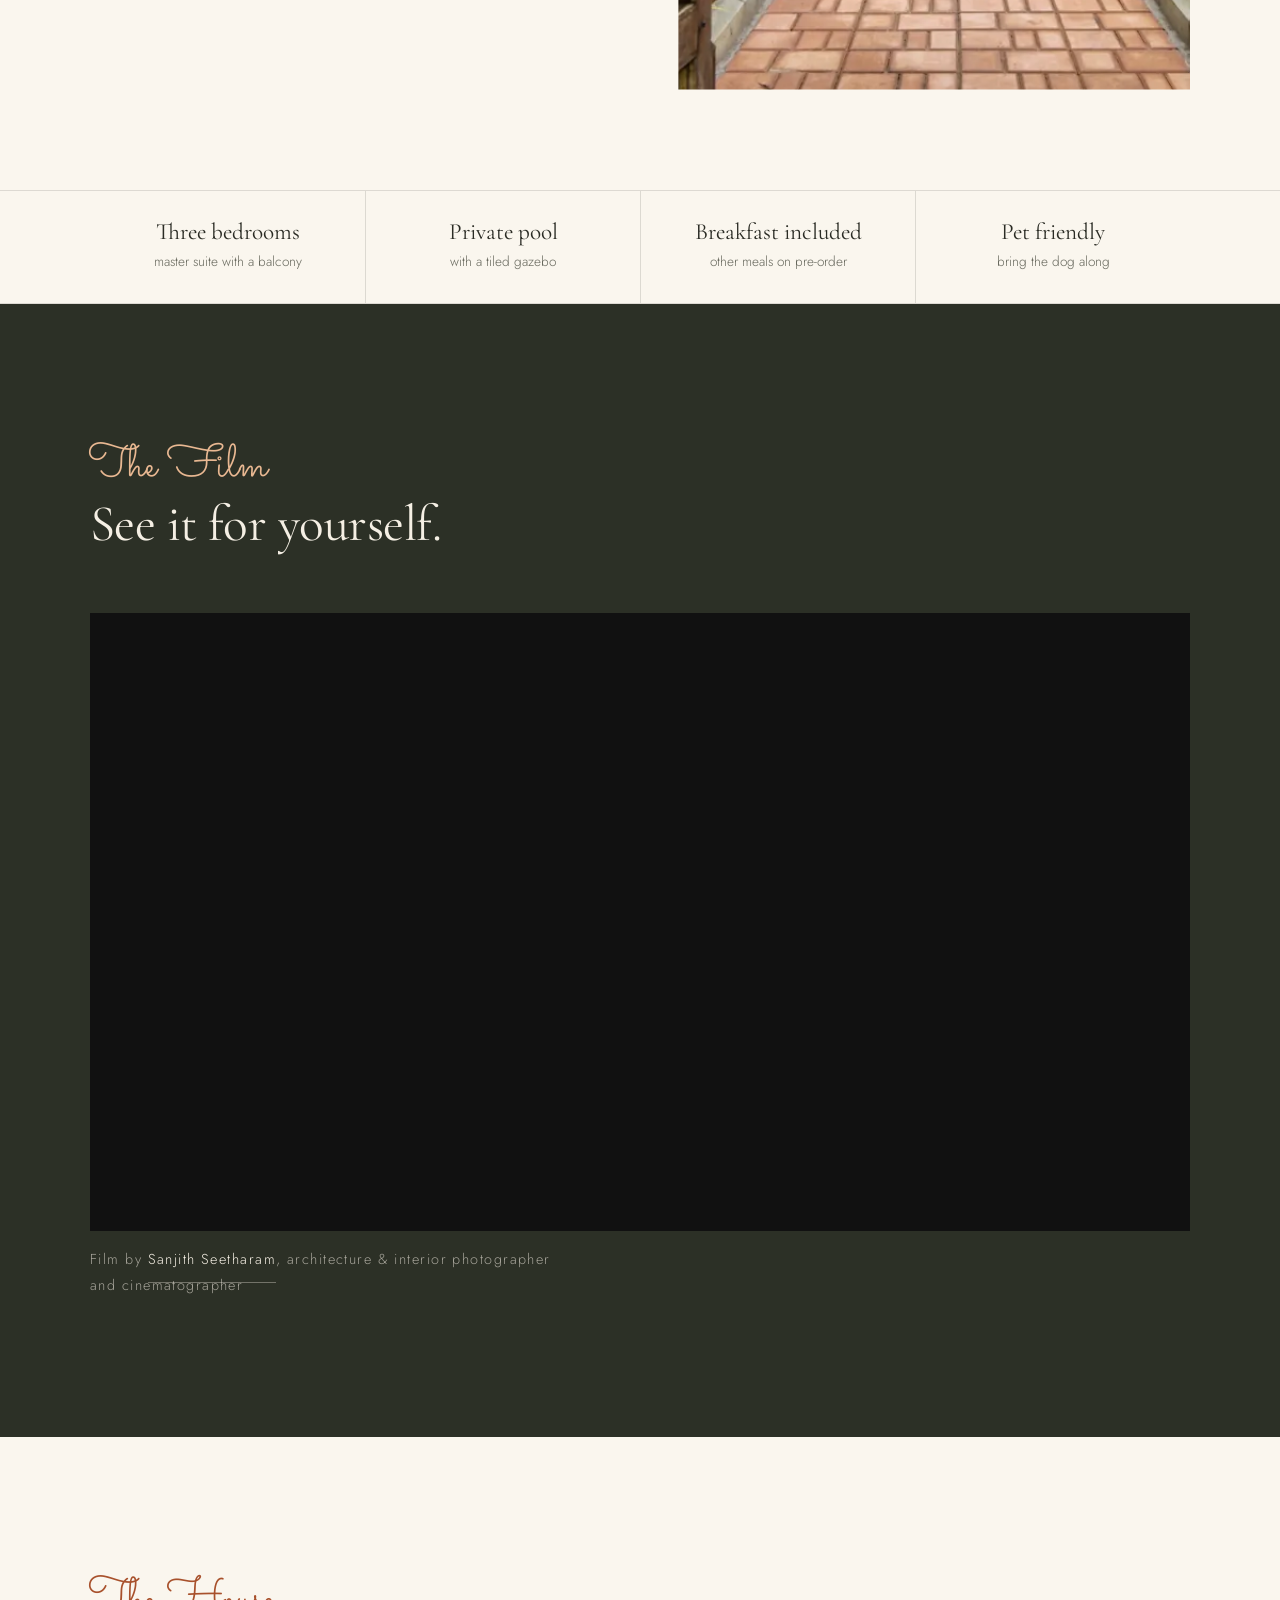
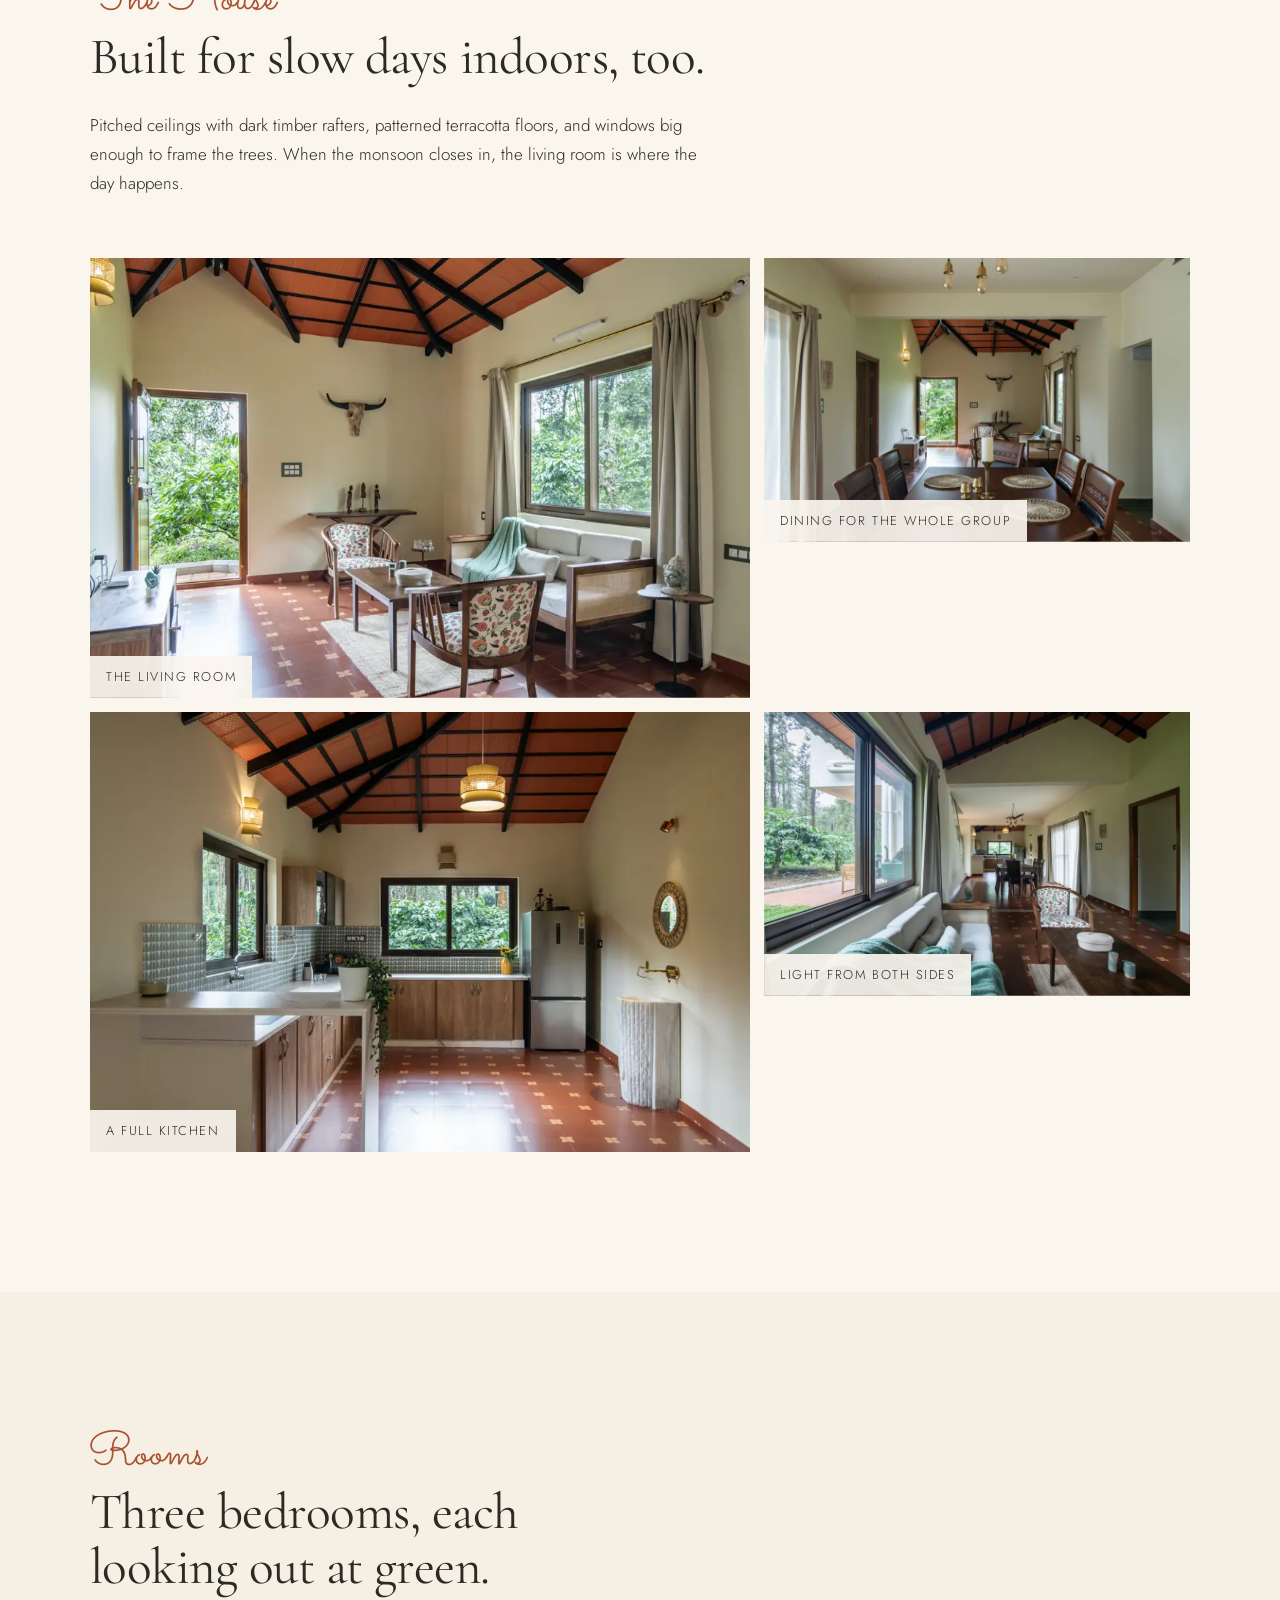
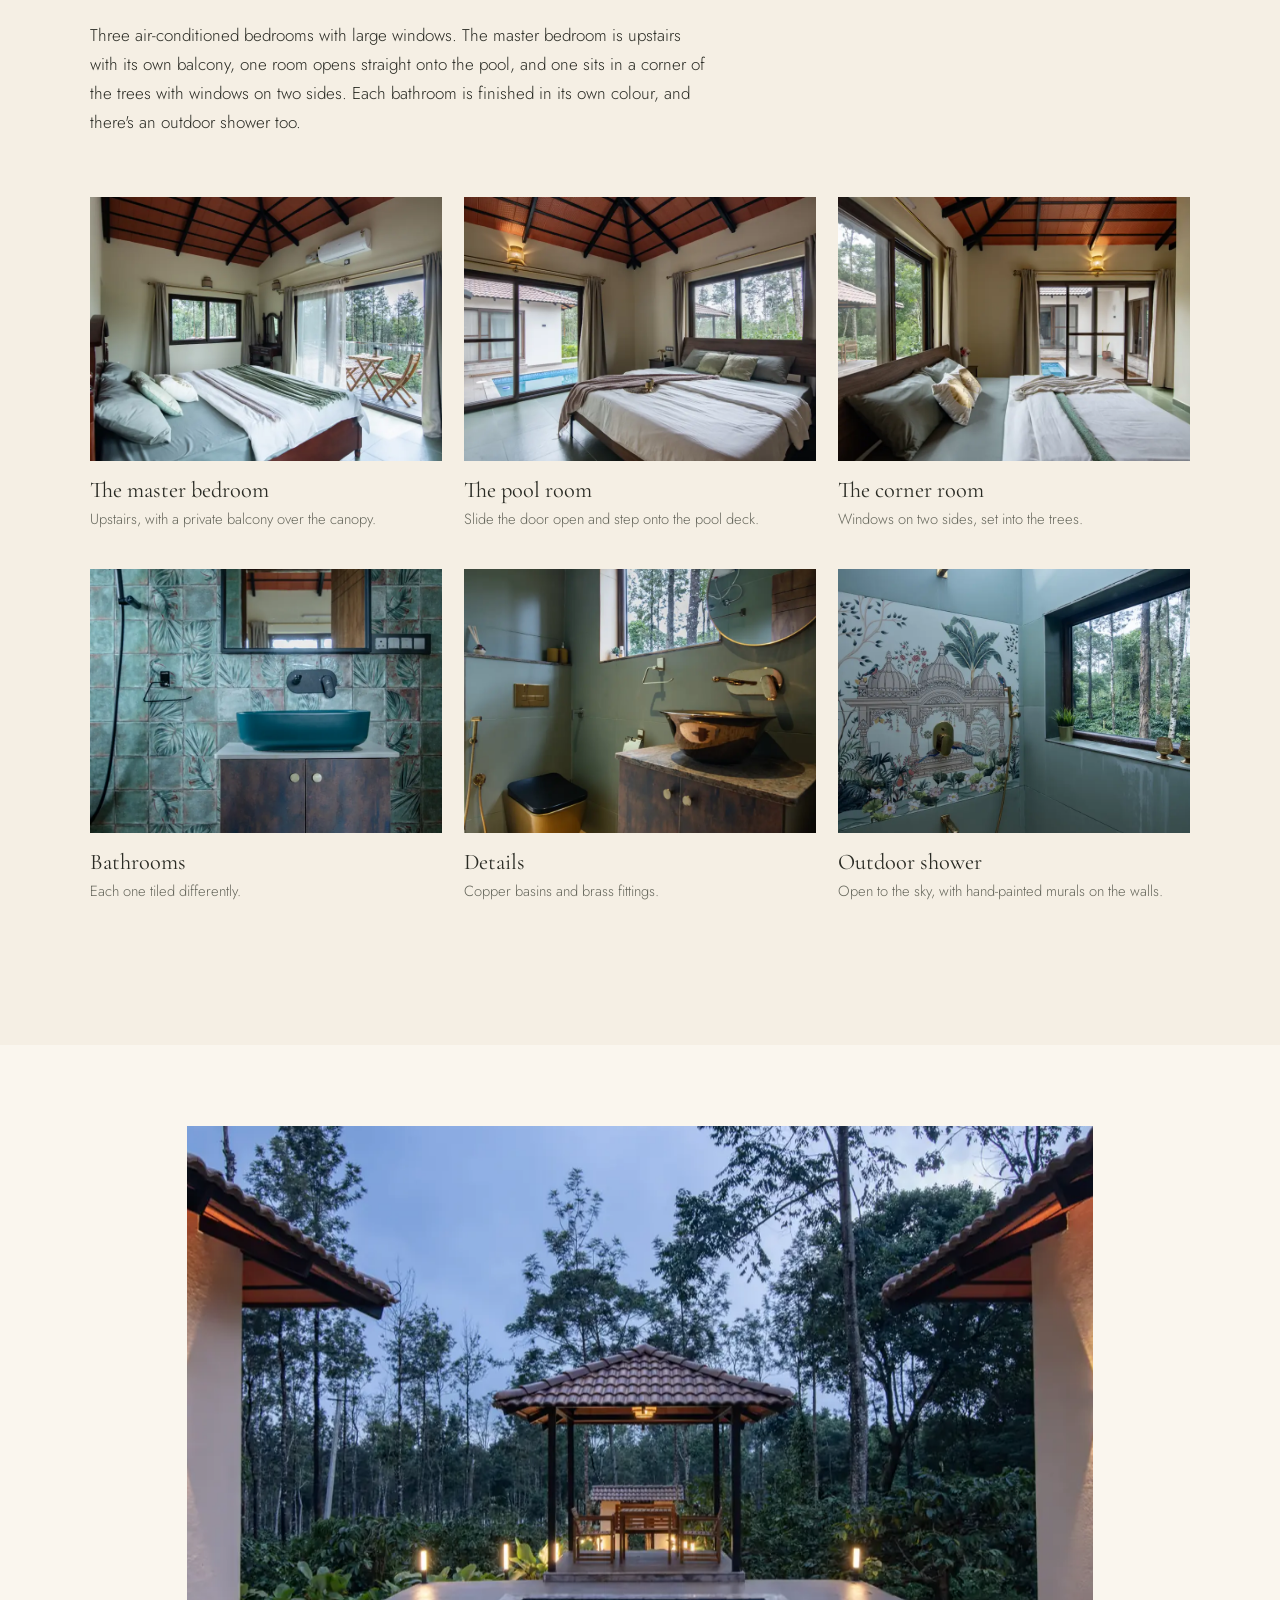
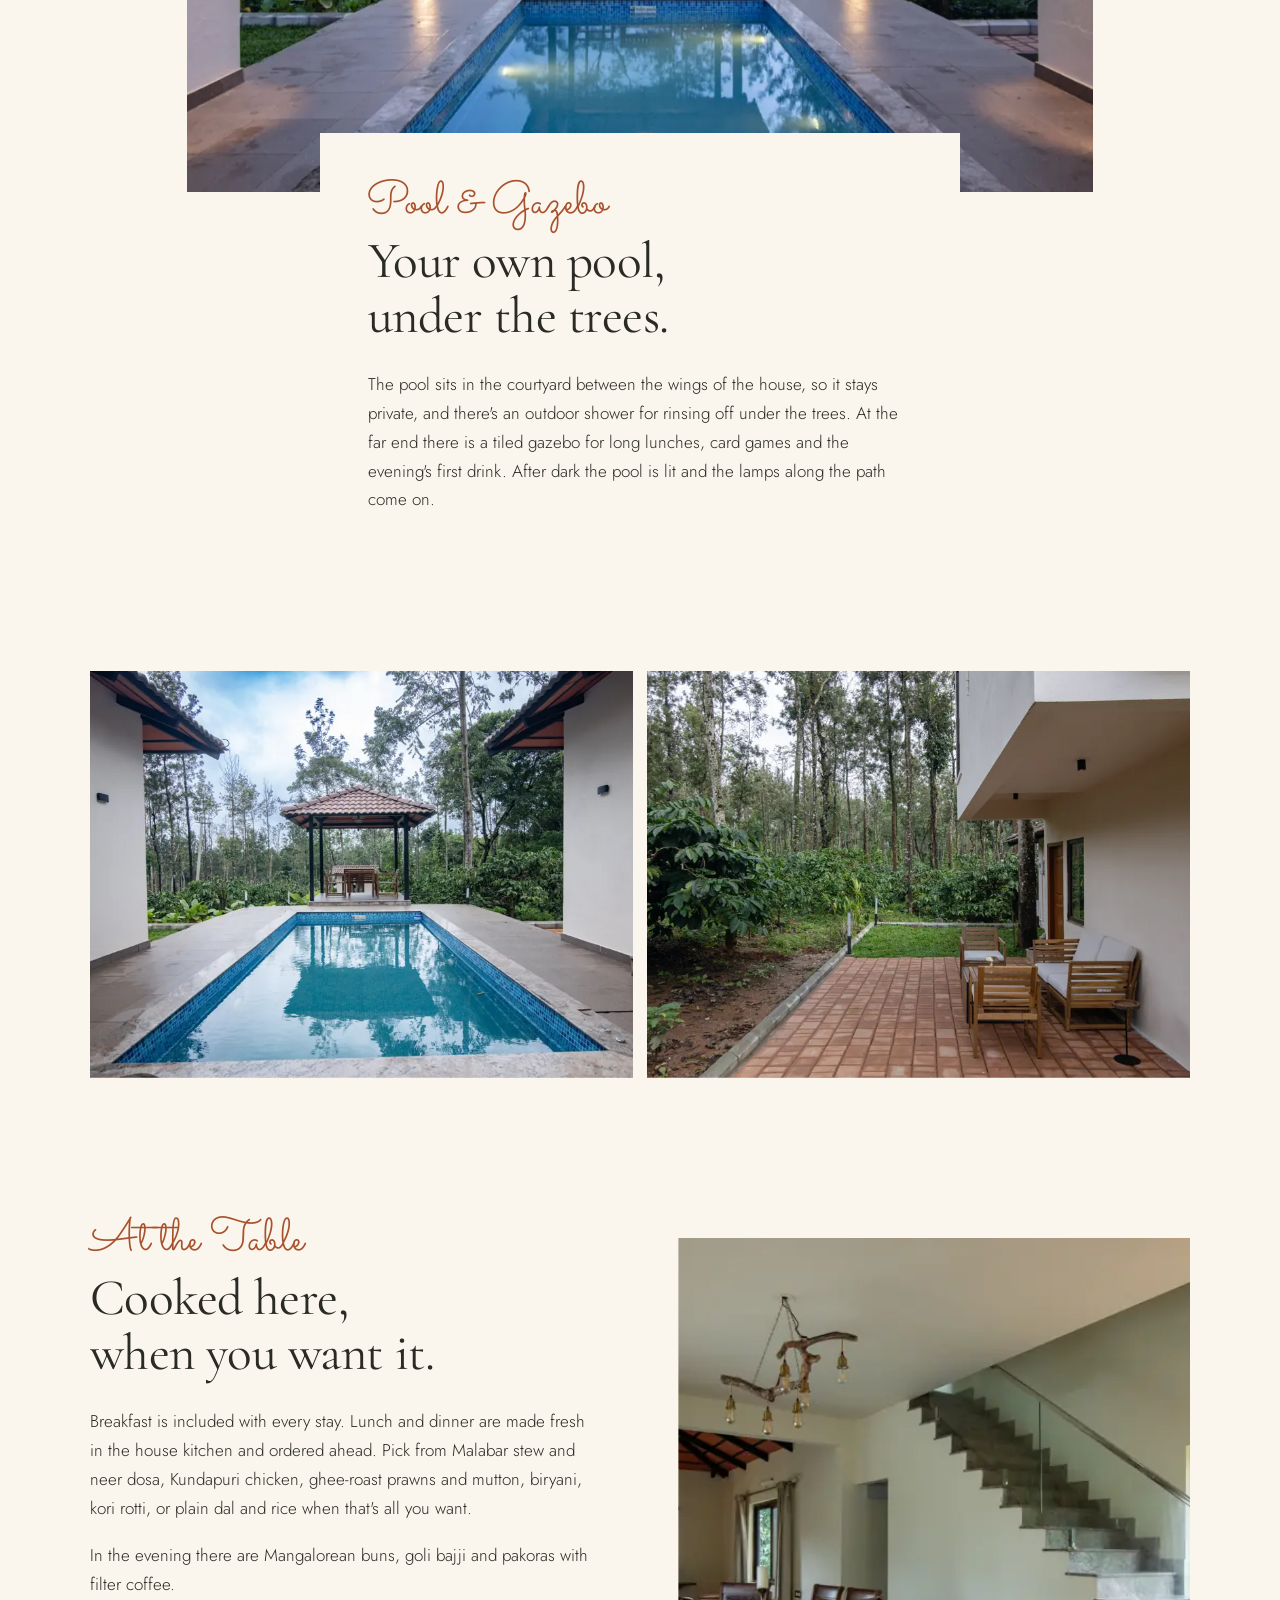
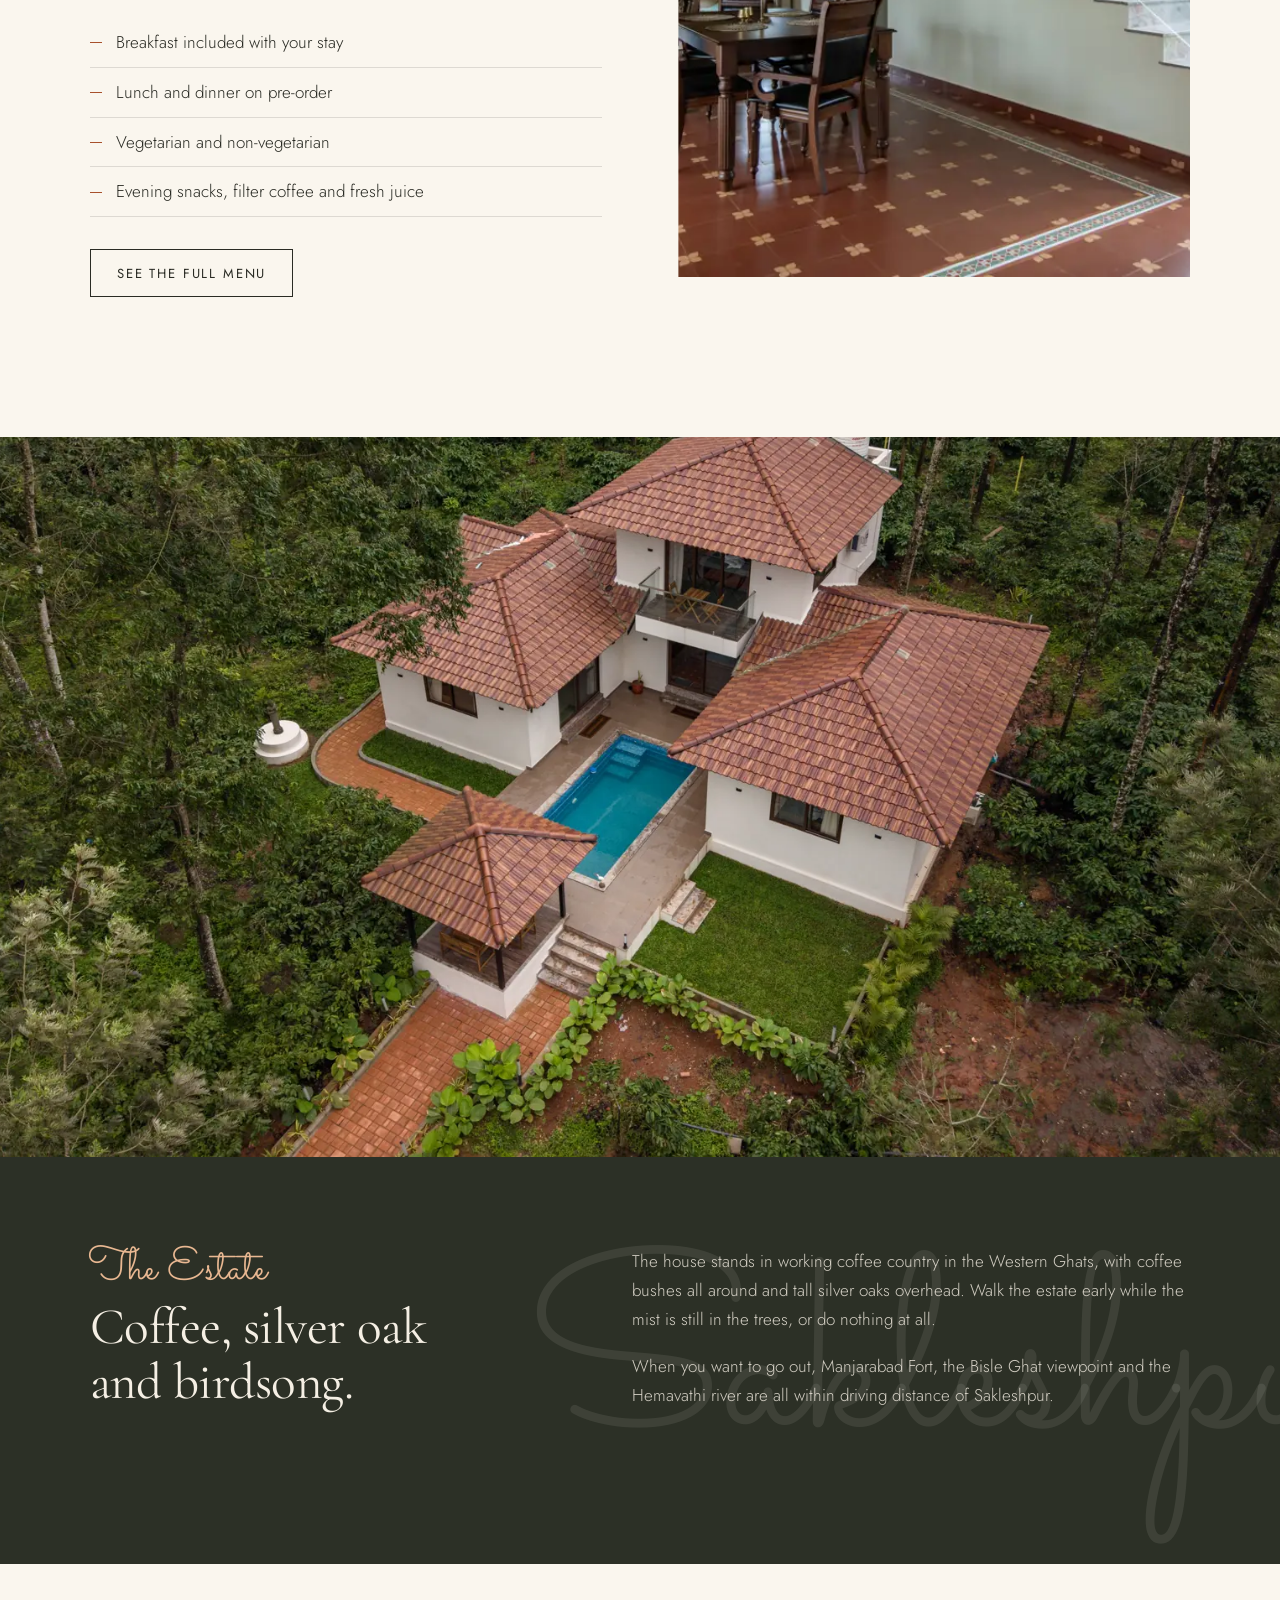
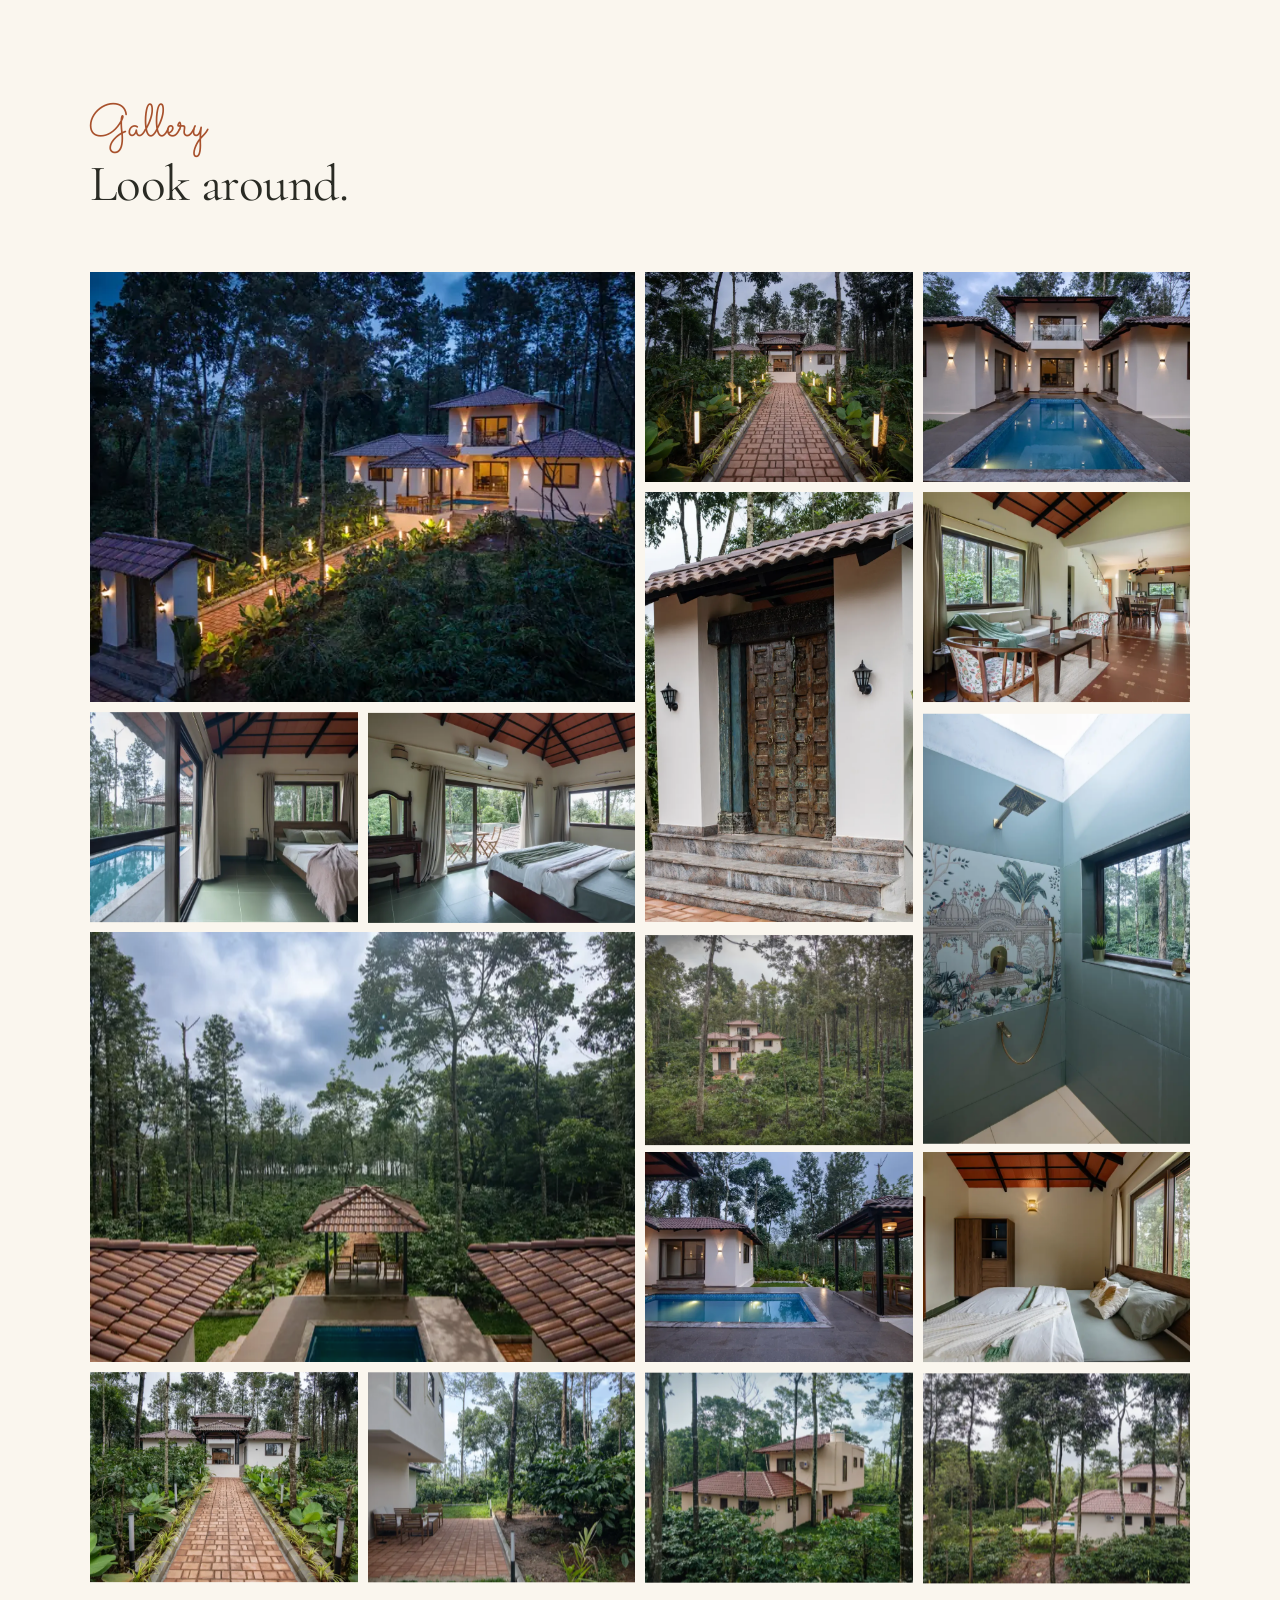
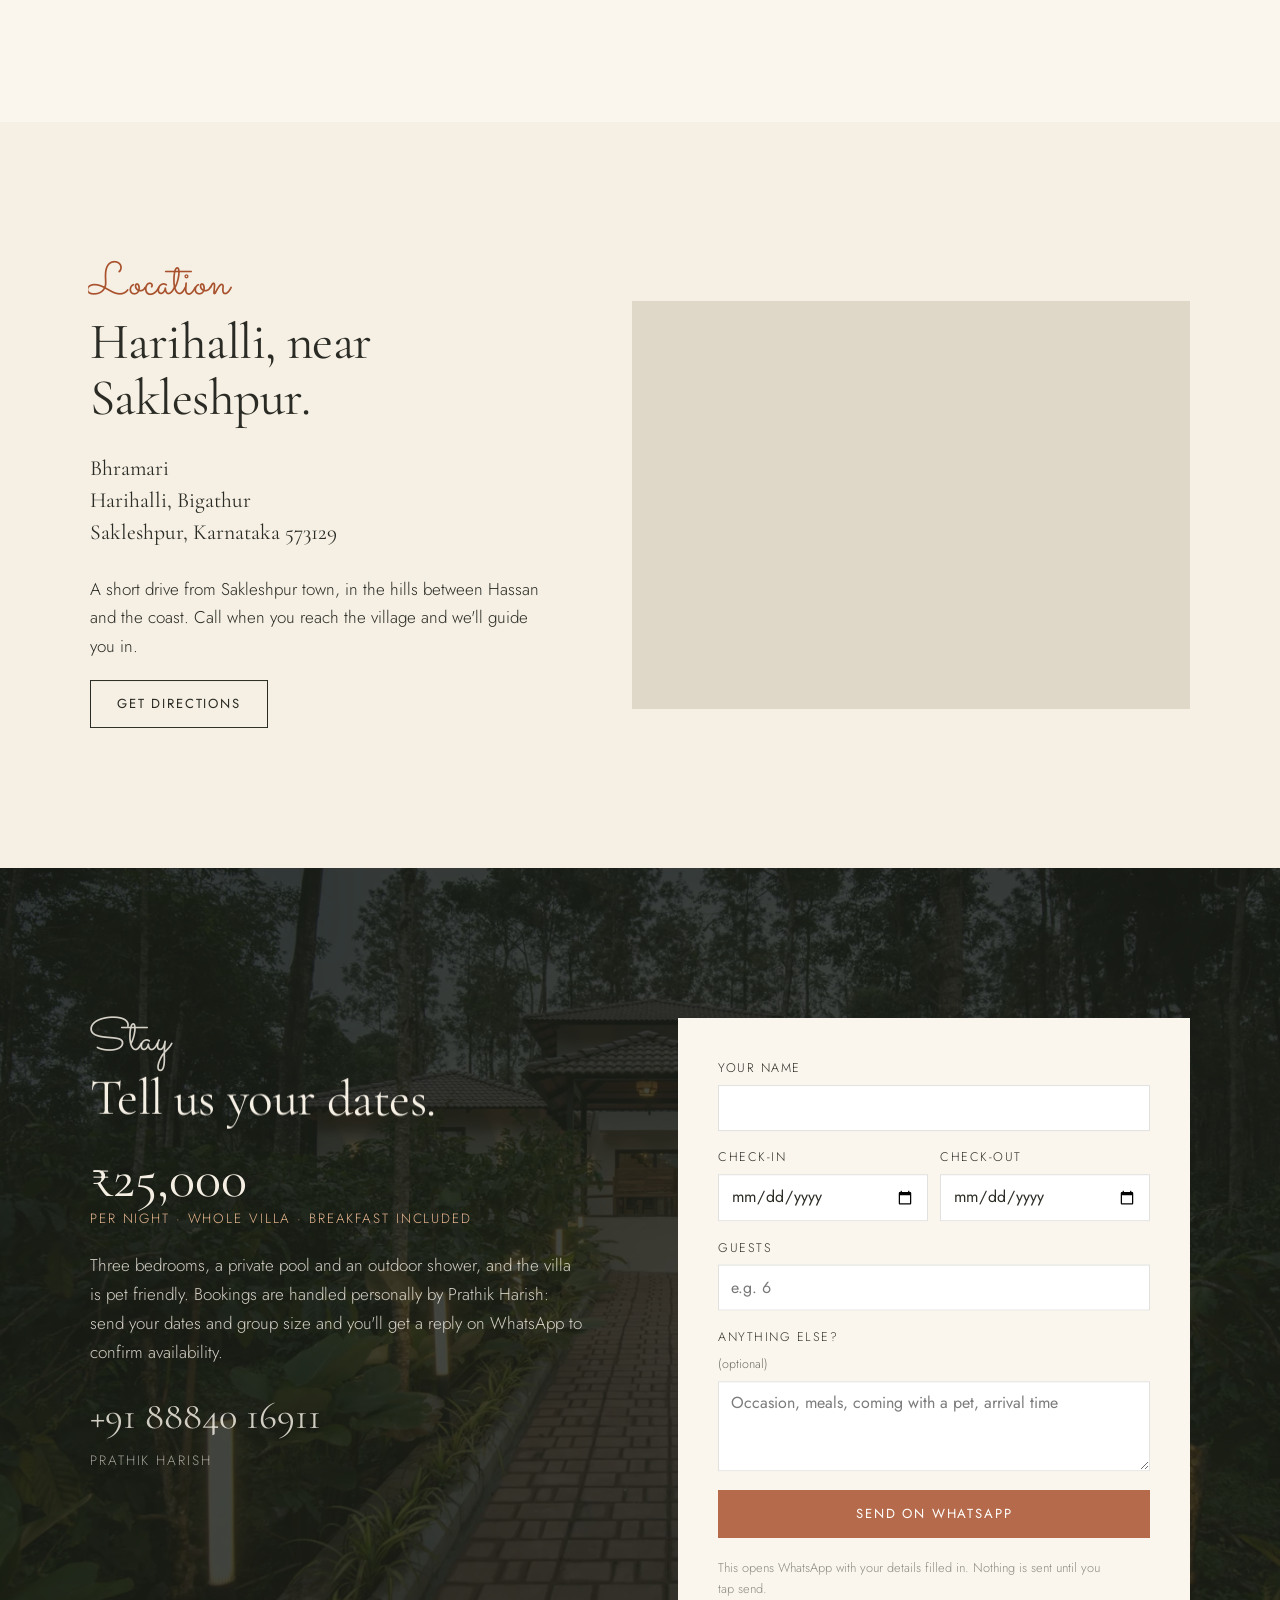
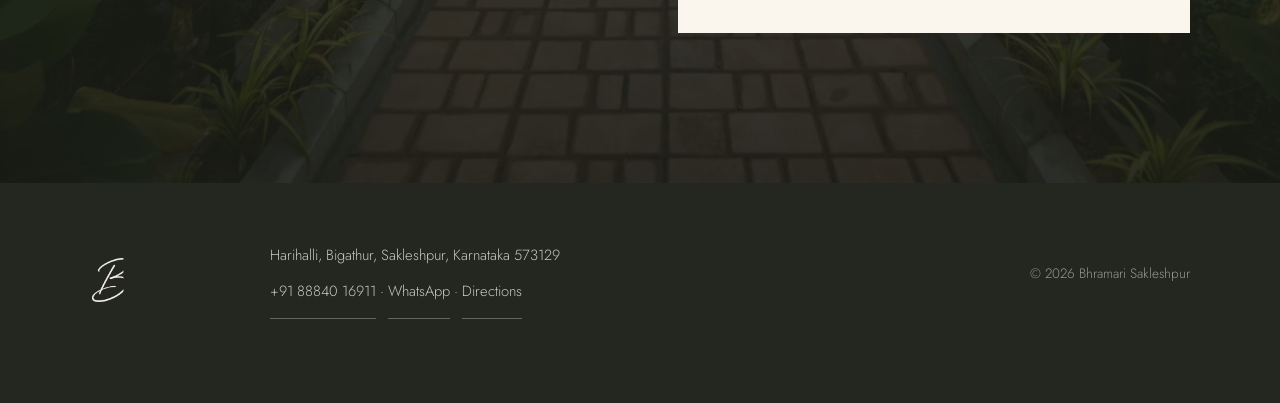
==== commit 01174a8d: "Move to bhramarisakleshpur.com CNAME for GitHub Pages; canonical, OG, schema, sitemap and robots poi" ====
--- a/index.html
+++ b/index.html
@@ -5,15 +5,15 @@
 <meta name="viewport" content="width=device-width, initial-scale=1">
 <title>Bhramari, Sakleshpur | Private Pool Villa in a Coffee Estate</title>
 <meta name="description" content="Bhramari is a three-bedroom private pool villa in a coffee estate near Sakleshpur. The whole house is yours from ₹25,000 a night with breakfast included, and it is pet friendly. Call or WhatsApp +91 88840 16911.">
-<link rel="canonical" href="https://thecozycod3r.github.io/bhramari/">
+<link rel="canonical" href="https://bhramarisakleshpur.com/">
 <meta name="theme-color" content="#2c3026">
 <link rel="icon" href="img/favicon.png" type="image/png">
 <link rel="apple-touch-icon" href="img/apple-touch-icon.png">
 <meta property="og:type" content="website">
 <meta property="og:title" content="Bhramari, Sakleshpur | Private Pool Villa in a Coffee Estate">
 <meta property="og:description" content="Three bedrooms, a private pool and a gazebo among coffee and silver oak near Sakleshpur. ₹25,000 a night, breakfast included, pet friendly.">
-<meta property="og:image" content="https://thecozycod3r.github.io/bhramari/img/og.jpg">
-<meta property="og:url" content="https://thecozycod3r.github.io/bhramari/">
+<meta property="og:image" content="https://bhramarisakleshpur.com/img/og.jpg">
+<meta property="og:url" content="https://bhramarisakleshpur.com/">
 <meta name="twitter:card" content="summary_large_image">
 <link rel="preconnect" href="https://fonts.googleapis.com">
 <link rel="preconnect" href="https://fonts.gstatic.com" crossorigin>
@@ -28,8 +28,8 @@
   "@type": "LodgingBusiness",
   "name": "Bhramari Sakleshpur",
   "description": "A private villa with its own swimming pool and gazebo, set in a coffee estate near Sakleshpur, Karnataka.",
-  "url": "https://thecozycod3r.github.io/bhramari/",
-  "image": "https://thecozycod3r.github.io/bhramari/img/og.jpg",
+  "url": "https://bhramarisakleshpur.com/",
+  "image": "https://bhramarisakleshpur.com/img/og.jpg",
   "telephone": "+91-88840-16911",
   "numberOfRooms": 3,
   "petsAllowed": true,
--- a/styles.css
+++ b/styles.css
@@ -411,5 +411,37 @@
 .film__credit a:hover { border-color: var(--cream); }
 
 /* hero video loop */
-.hero__video { position: absolute; inset: 0; width: 100%; height: 100%; object-fit: cover; opacity: 0; transition: opacity 1.2s var(--ease); }
-.hero__video.is-playing { opacity: 1; }
+/* The video sits under the still and stays fully "visible" to the browser: Safari refuses to
+   autoplay a transparent video. Once it is actually playing, the still on top fades away. */
+.hero__video { position: absolute; inset: 0; width: 100%; height: 100%; object-fit: cover; z-index: 0; }
+.hero picture img { z-index: 1; transition: opacity 1.2s var(--ease); }
+.hero picture.is-playing img { opacity: 0; }
+
+/* ---------- UX pass (10 Oct) ---------- */
+/* 1. floating WhatsApp steps aside */
+.float-wa { transition: transform .45s var(--ease), opacity .3s; }
+.float-wa.is-away { transform: translateY(140%); opacity: 0; pointer-events: none; }
+
+/* 2. phone readability: one weight heavier, darker secondary text */
+@media (max-width: 860px) {
+  body { font-weight: 400; font-size: 16.5px; line-height: 1.68; }
+  .rail__item span, .facts__list span, .form__hint, .film__credit { color: #4f5046; }
+  .estate p, .stay__text p { color: rgba(245, 239, 228, .92); }
+  .film__credit { color: rgba(245, 239, 228, .75); }
+  .table__list li { padding-block: 12px; }
+}
+
+/* 4. bigger small print and tap targets */
+.film__credit { font-size: .9rem; }
+.mosaic figcaption { font-size: .8rem; }
+.rate__per { font-size: .84rem; }
+.hero__scroll { font-size: .74rem; }
+.foot__small { font-size: .85rem; }
+.foot p a, .film__credit a { display: inline-block; padding-block: 10px; margin-block: -10px; }
+.foot p { line-height: 2.2; }
+.stay__contact a { padding-block: 6px; }
+
+/* desktop: menu links readable over the video */
+.nav__links a { opacity: 1; font-size: .82rem; text-shadow: 0 1px 10px rgba(0,0,0,.45); }
+.nav.is-solid .nav__links a { text-shadow: none; opacity: .9; }
+.watermark { color: rgba(245, 239, 228, .09); }
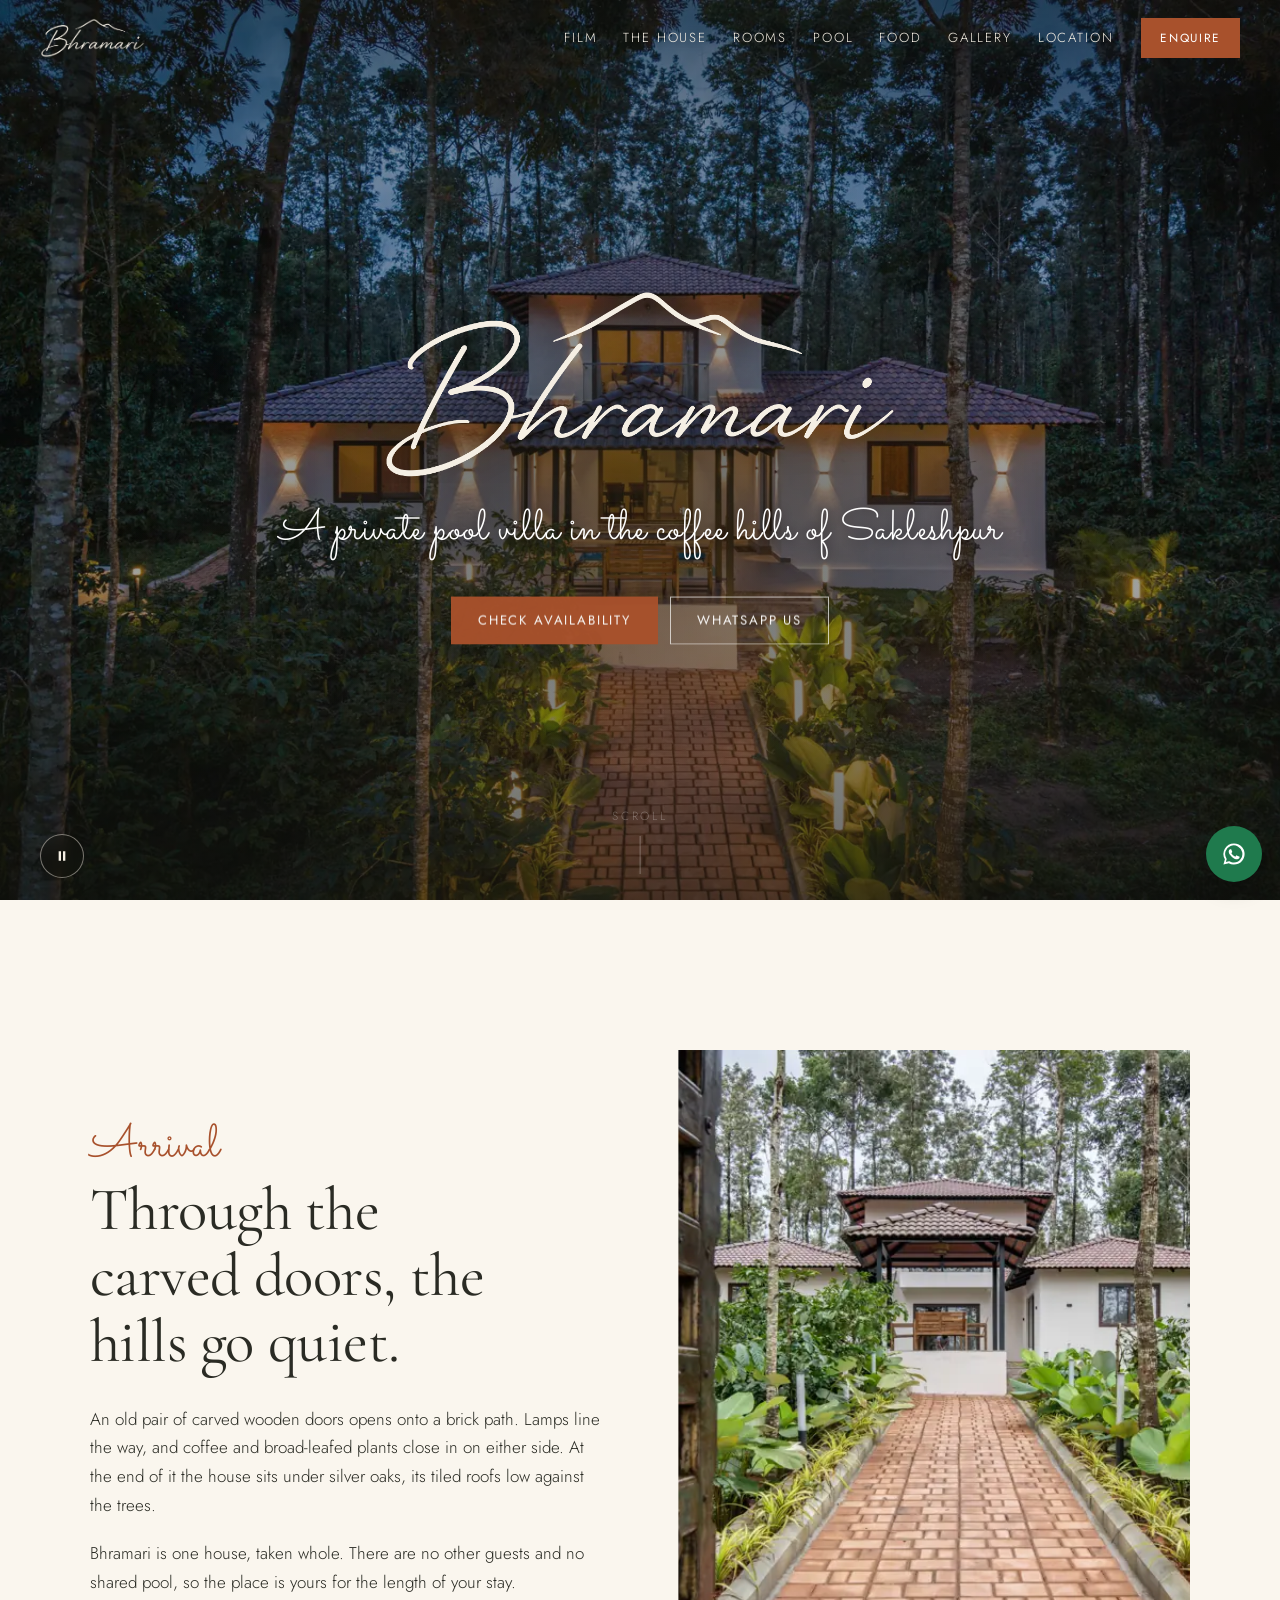
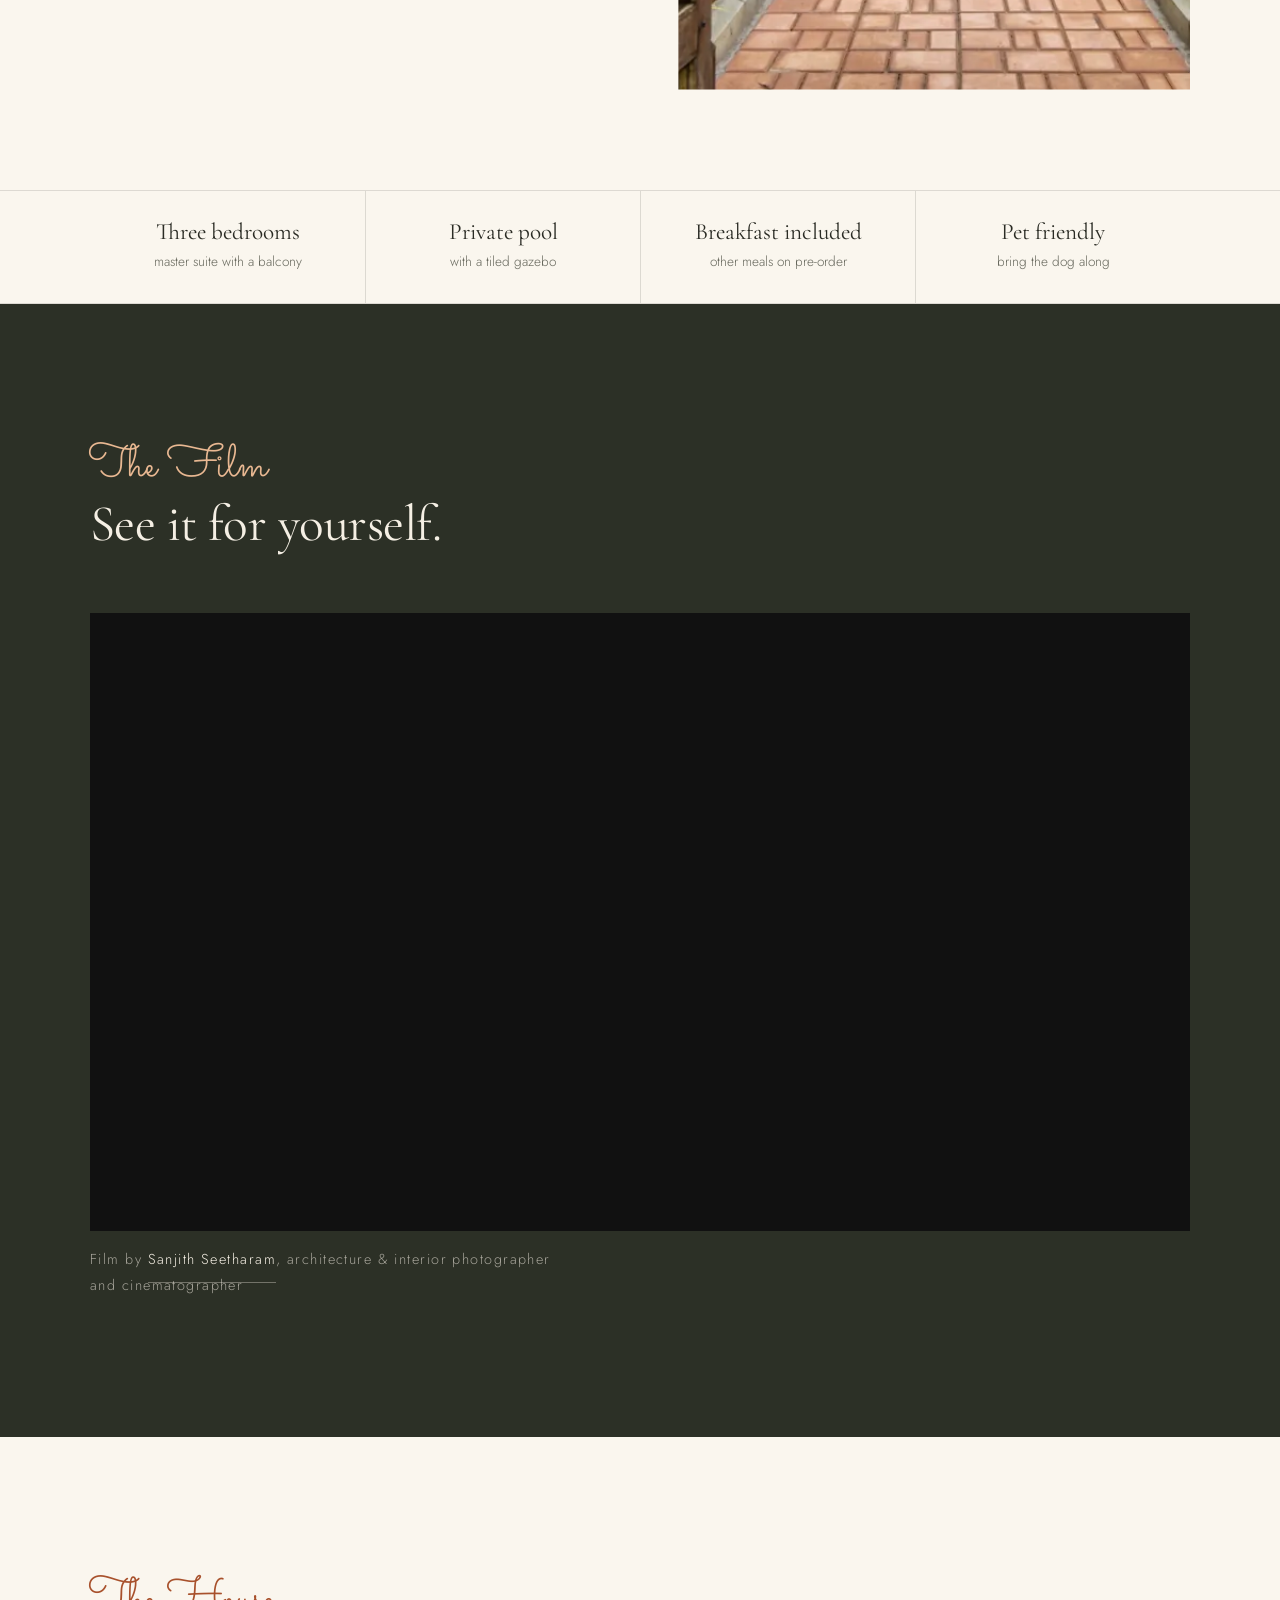
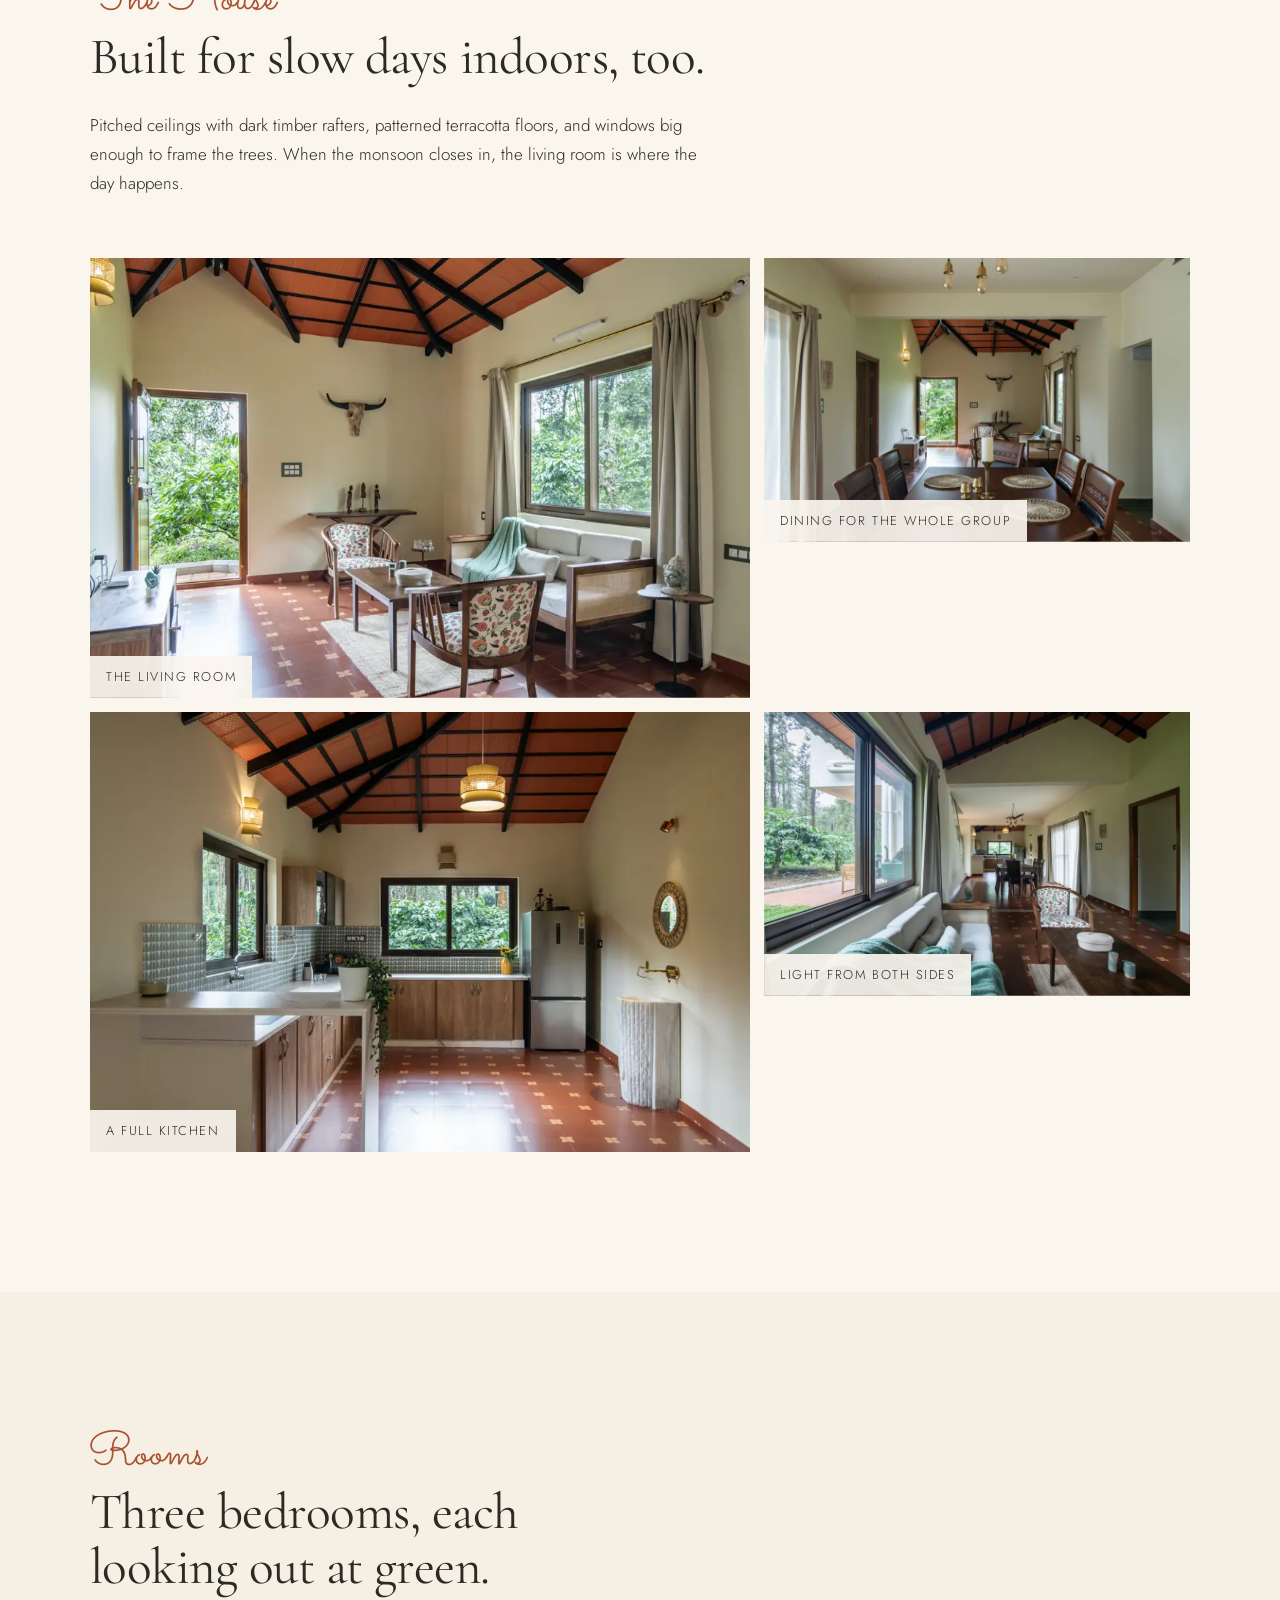
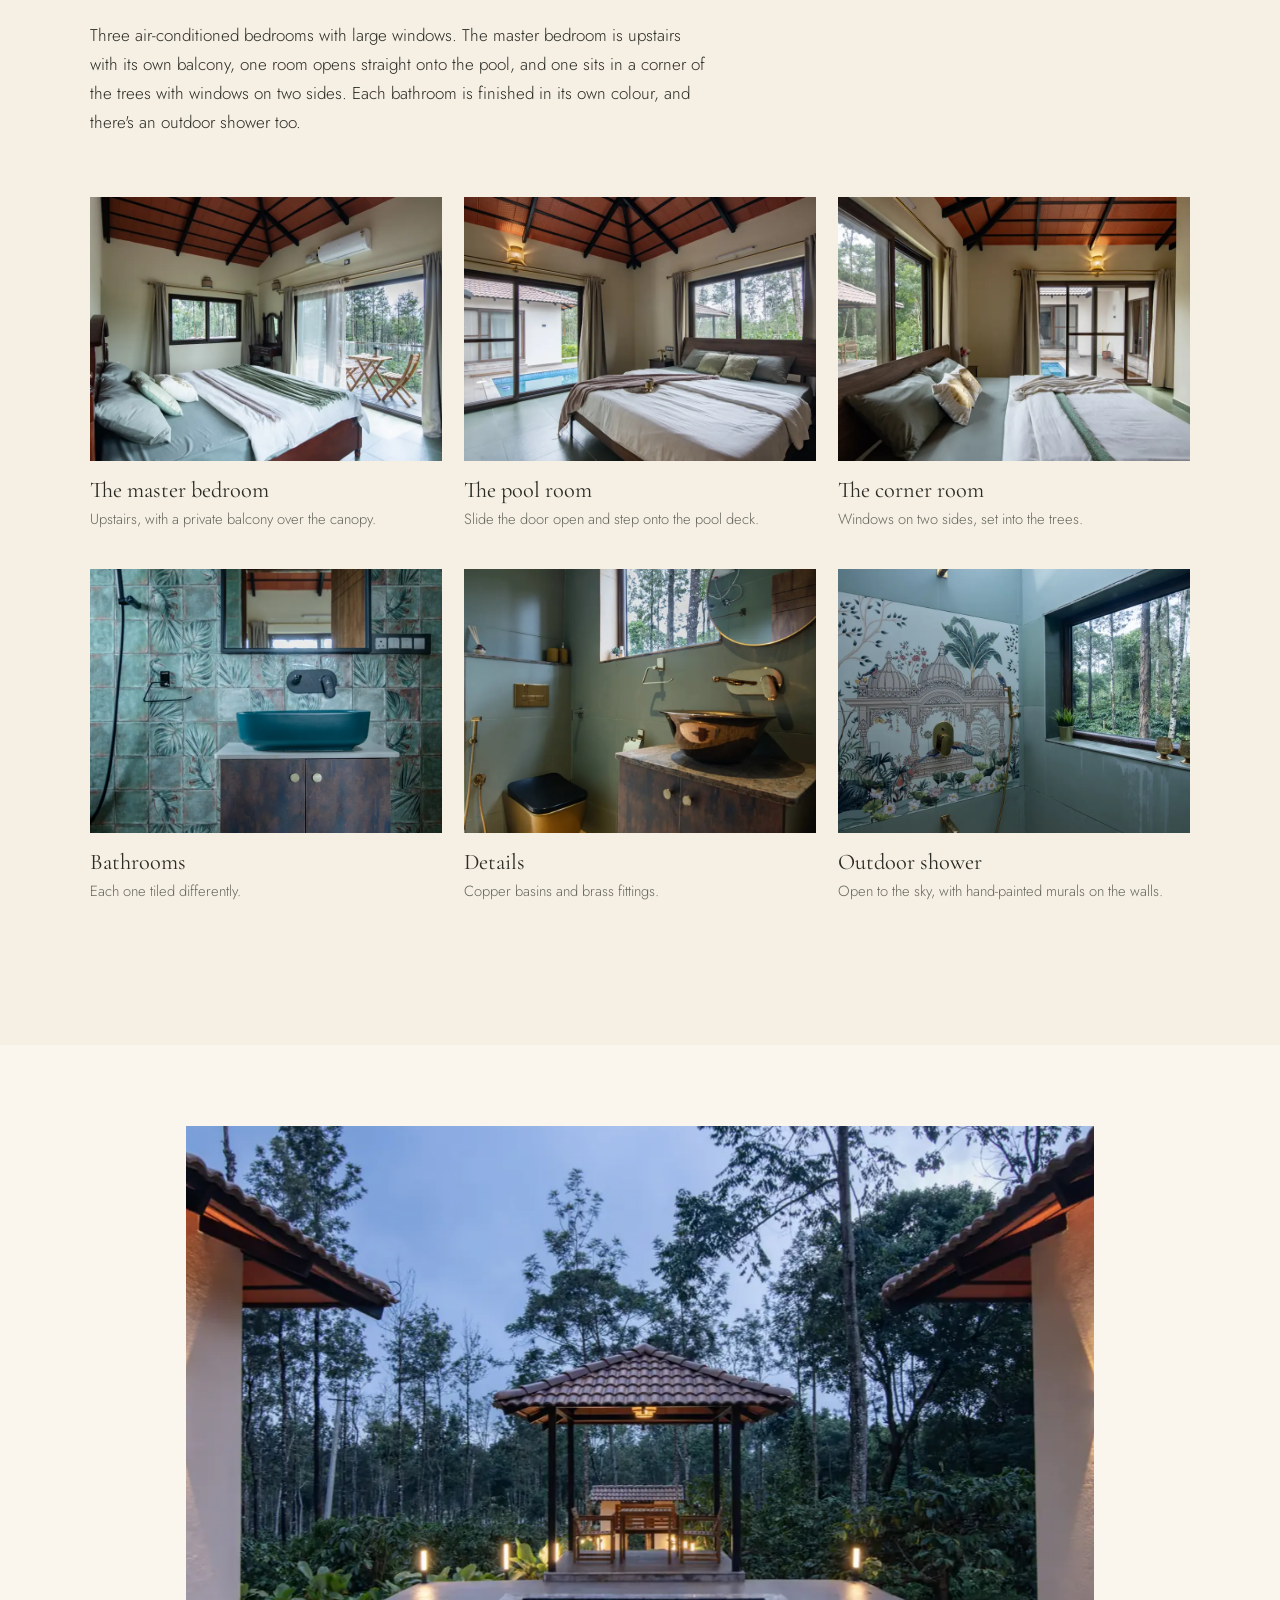
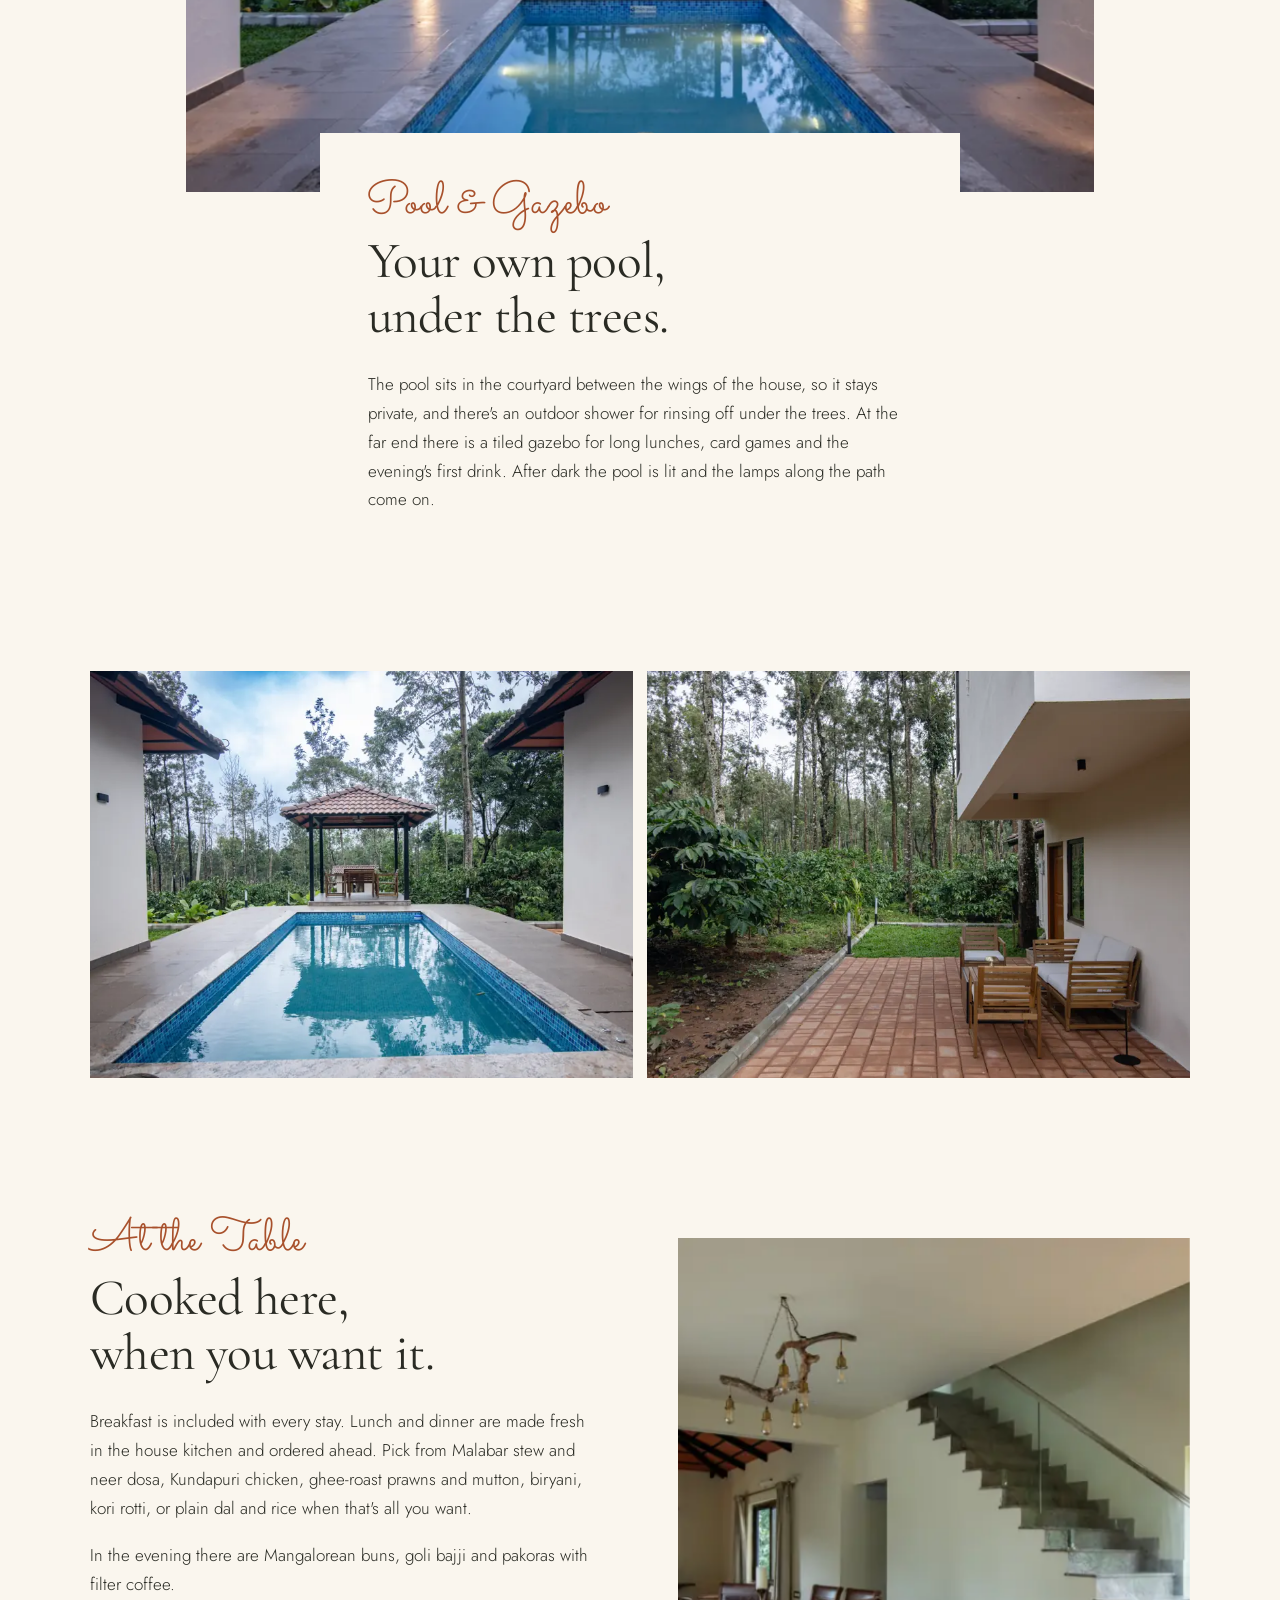
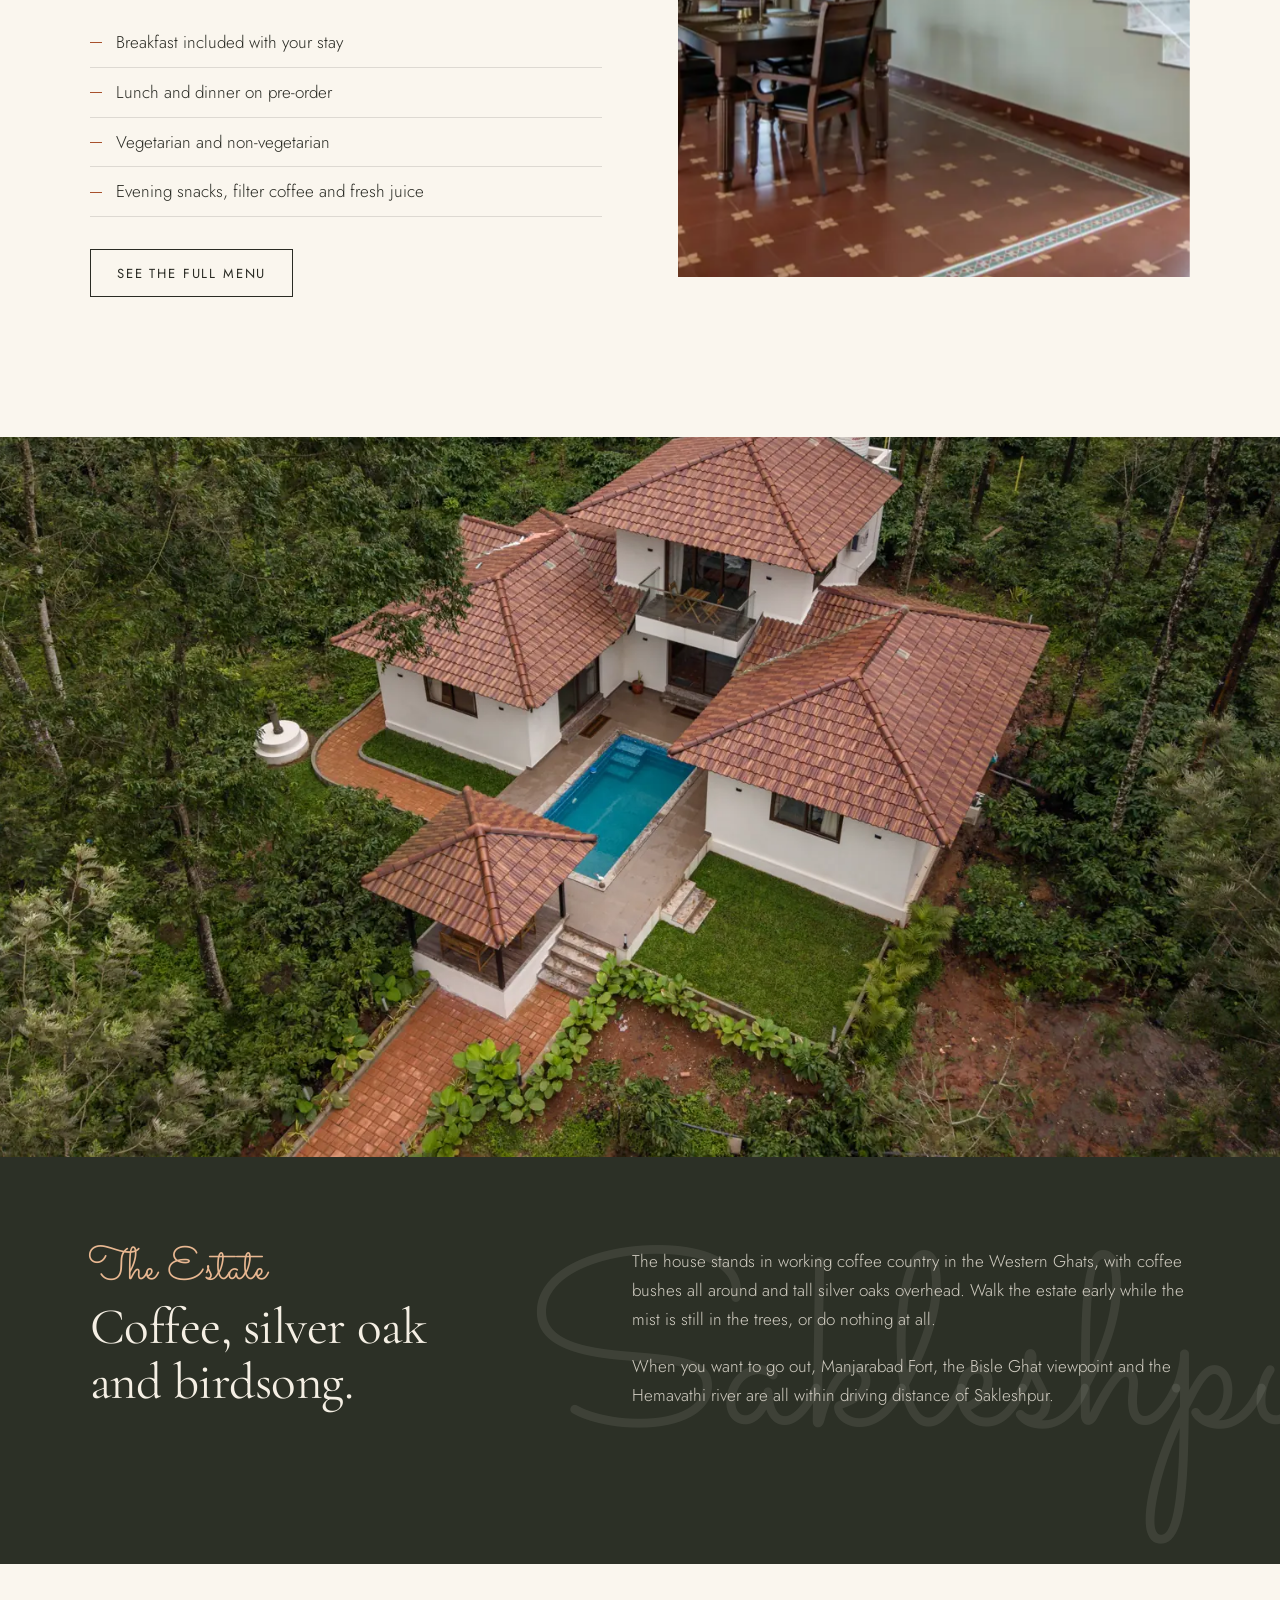
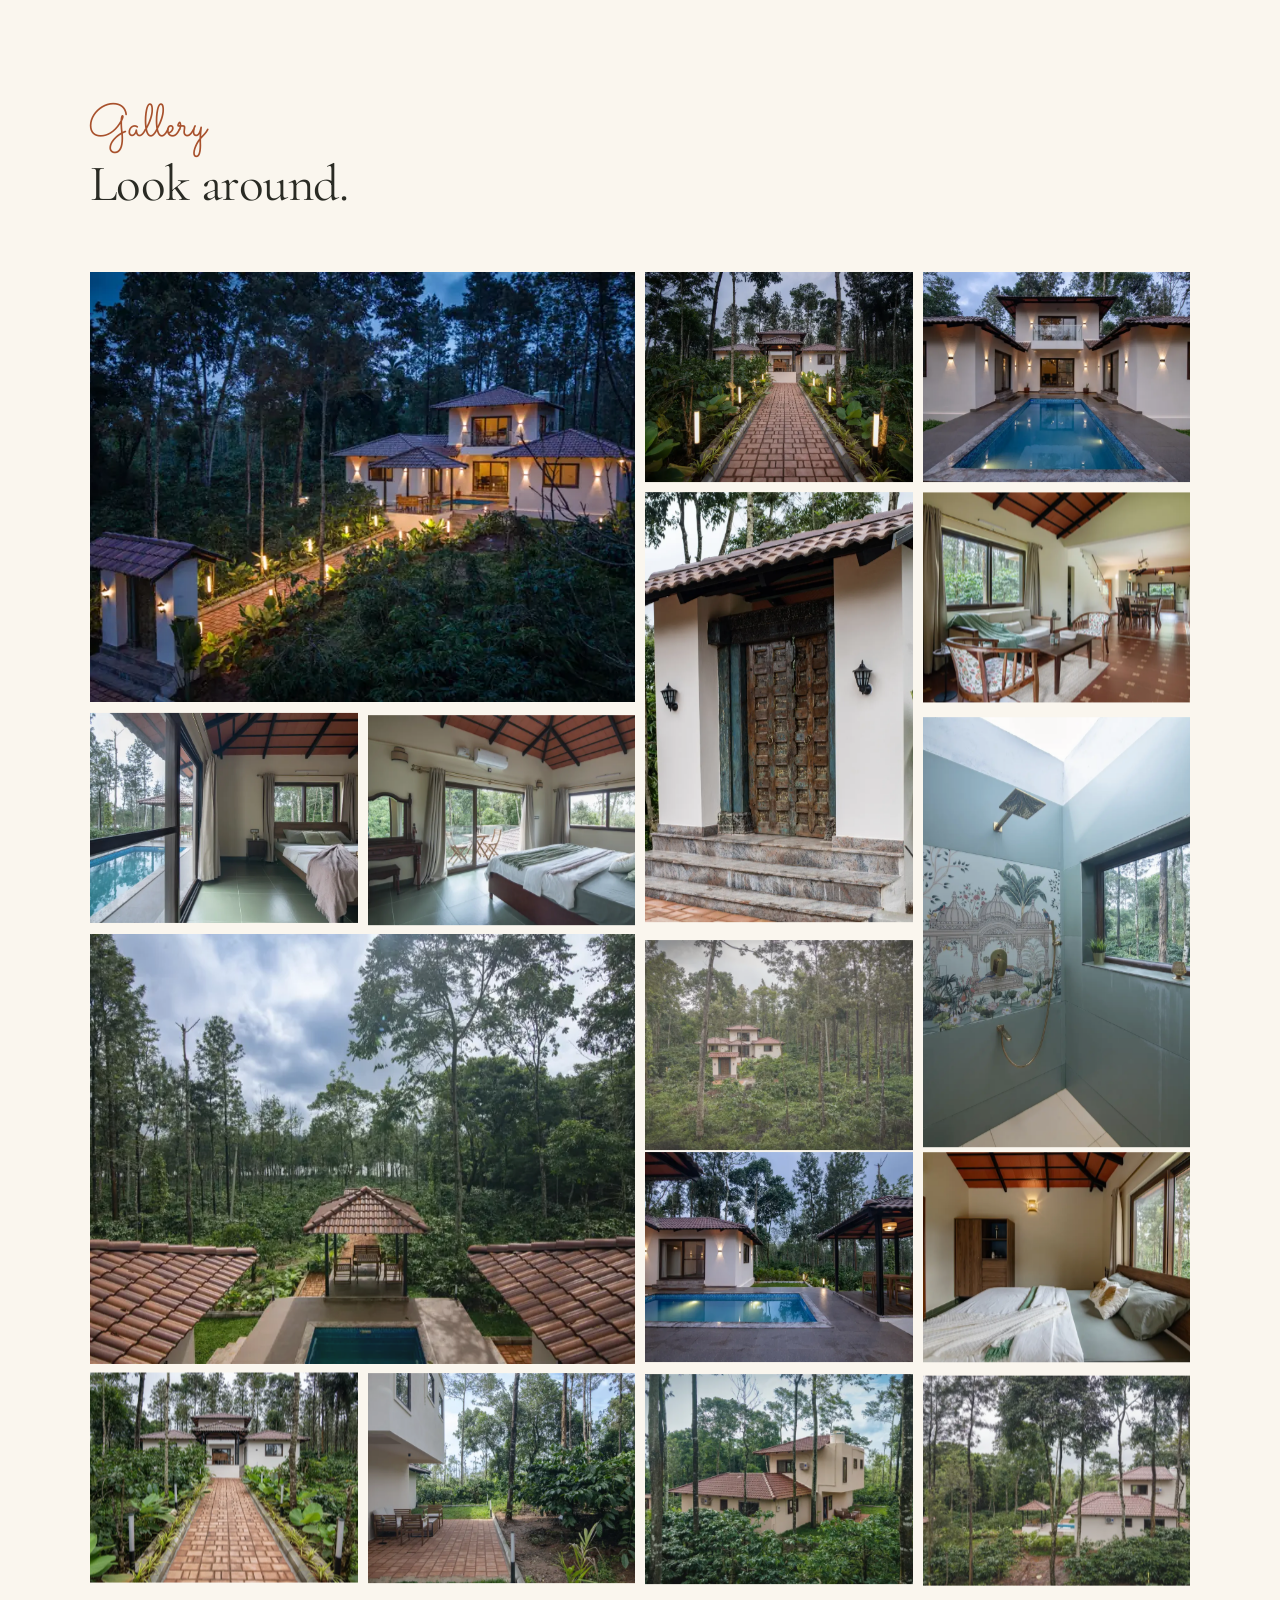
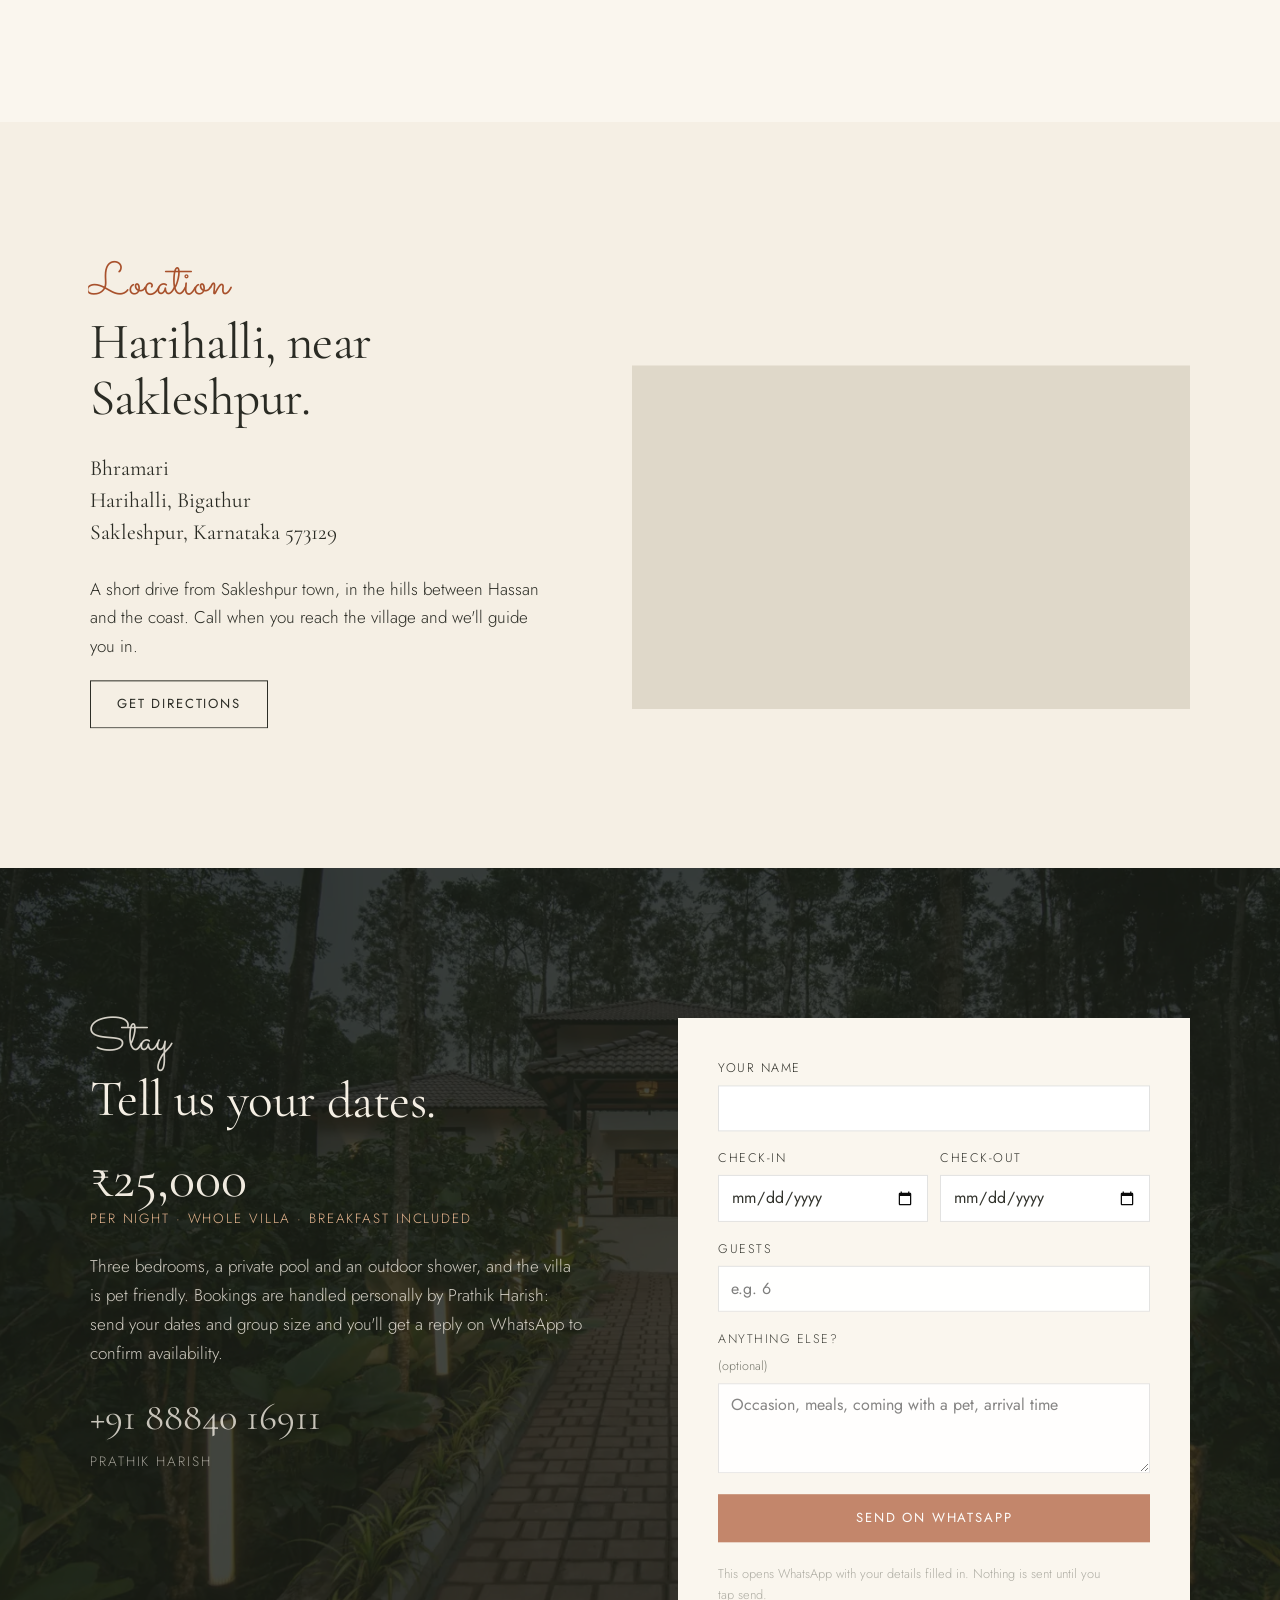
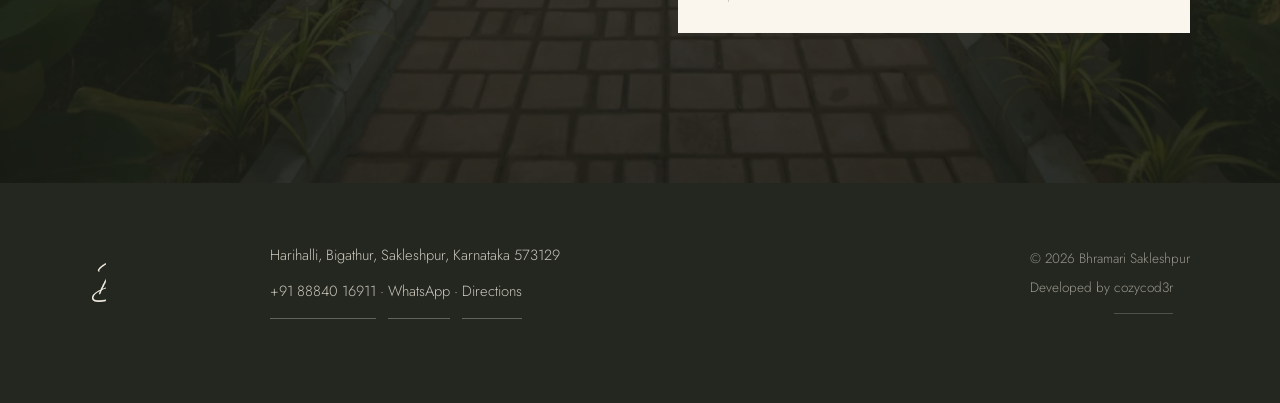
==== commit 94fac736: "Footer credit: developed by cozycod3r Co-Authored-By: Claude Opus 5.5 <noreply@anthropic.com>" ====
--- a/index.html
+++ b/index.html
@@ -357,7 +357,7 @@
       <p>Harihalli, Bigathur, Sakleshpur, Karnataka 573129</p>
       <p><a href="tel:+918884016911">+91 88840 16911</a> · <a href="https://wa.me/918884016911" target="_blank" rel="noopener">WhatsApp</a> · <a href="https://maps.google.com/?cid=12118234290854838393" target="_blank" rel="noopener">Directions</a></p>
     </div>
-    <p class="foot__small">© <span data-year>2026</span> Bhramari Sakleshpur</p>
+    <p class="foot__small">© <span data-year>2026</span> Bhramari Sakleshpur<br>Developed by <a href="https://thecozycod3r.github.io/websites/bhramari/" target="_blank" rel="noopener">cozycod3r</a></p>
   </div>
 </footer>
 
--- a/styles.css
+++ b/styles.css
@@ -445,3 +445,13 @@
 .nav__links a { opacity: 1; font-size: .82rem; text-shadow: 0 1px 10px rgba(0,0,0,.45); }
 .nav.is-solid .nav__links a { text-shadow: none; opacity: .9; }
 .watermark { color: rgba(245, 239, 228, .09); }
+
+/* hero video pause control (everyone gets it; required for motion lasting over 5s) */
+.hero__pause {
+  position: absolute; left: var(--gut); bottom: 22px; z-index: 3;
+  display: grid; place-items: center; width: 44px; height: 44px; border-radius: 50%;
+  background: rgba(20, 22, 17, .35); color: var(--cream);
+  border: 1px solid rgba(245, 239, 228, .45); cursor: pointer;
+  backdrop-filter: blur(6px); transition: background .3s, border-color .3s;
+}
+.hero__pause:hover { background: rgba(20, 22, 17, .55); border-color: var(--cream); }
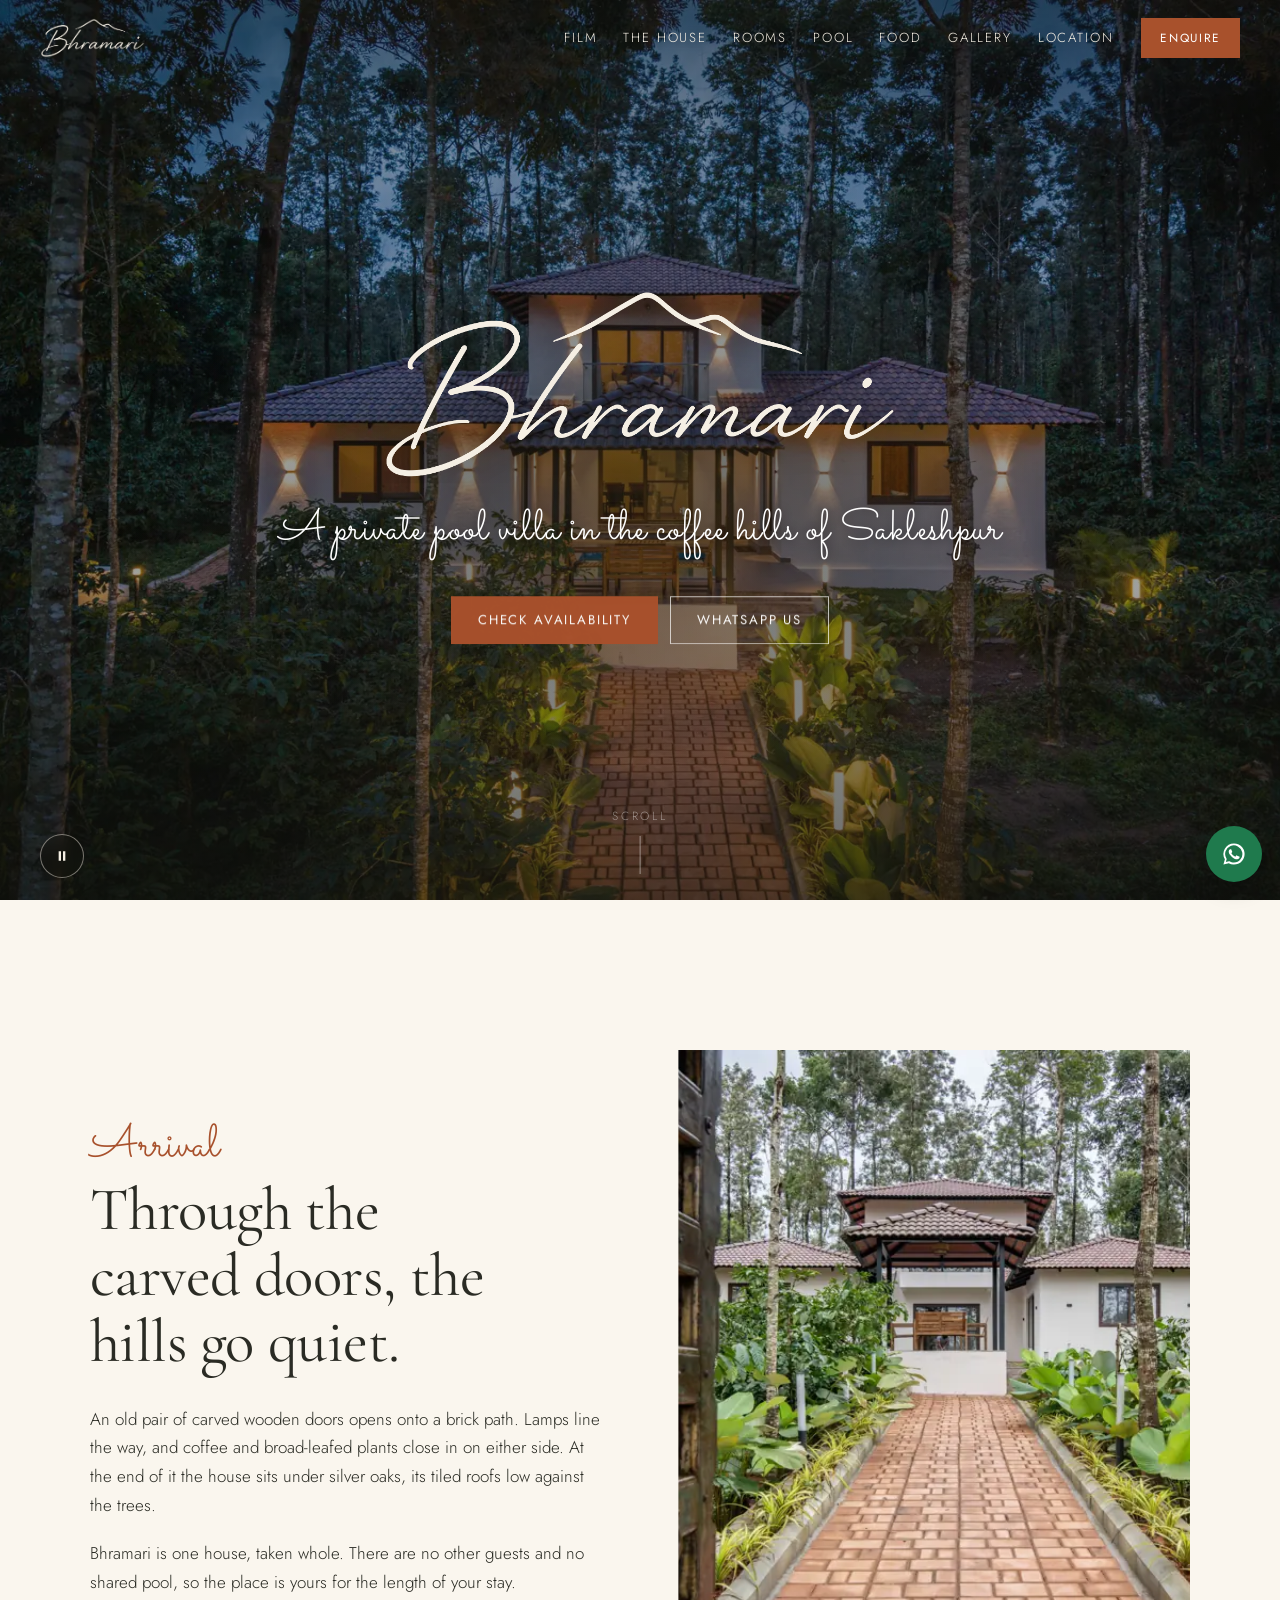
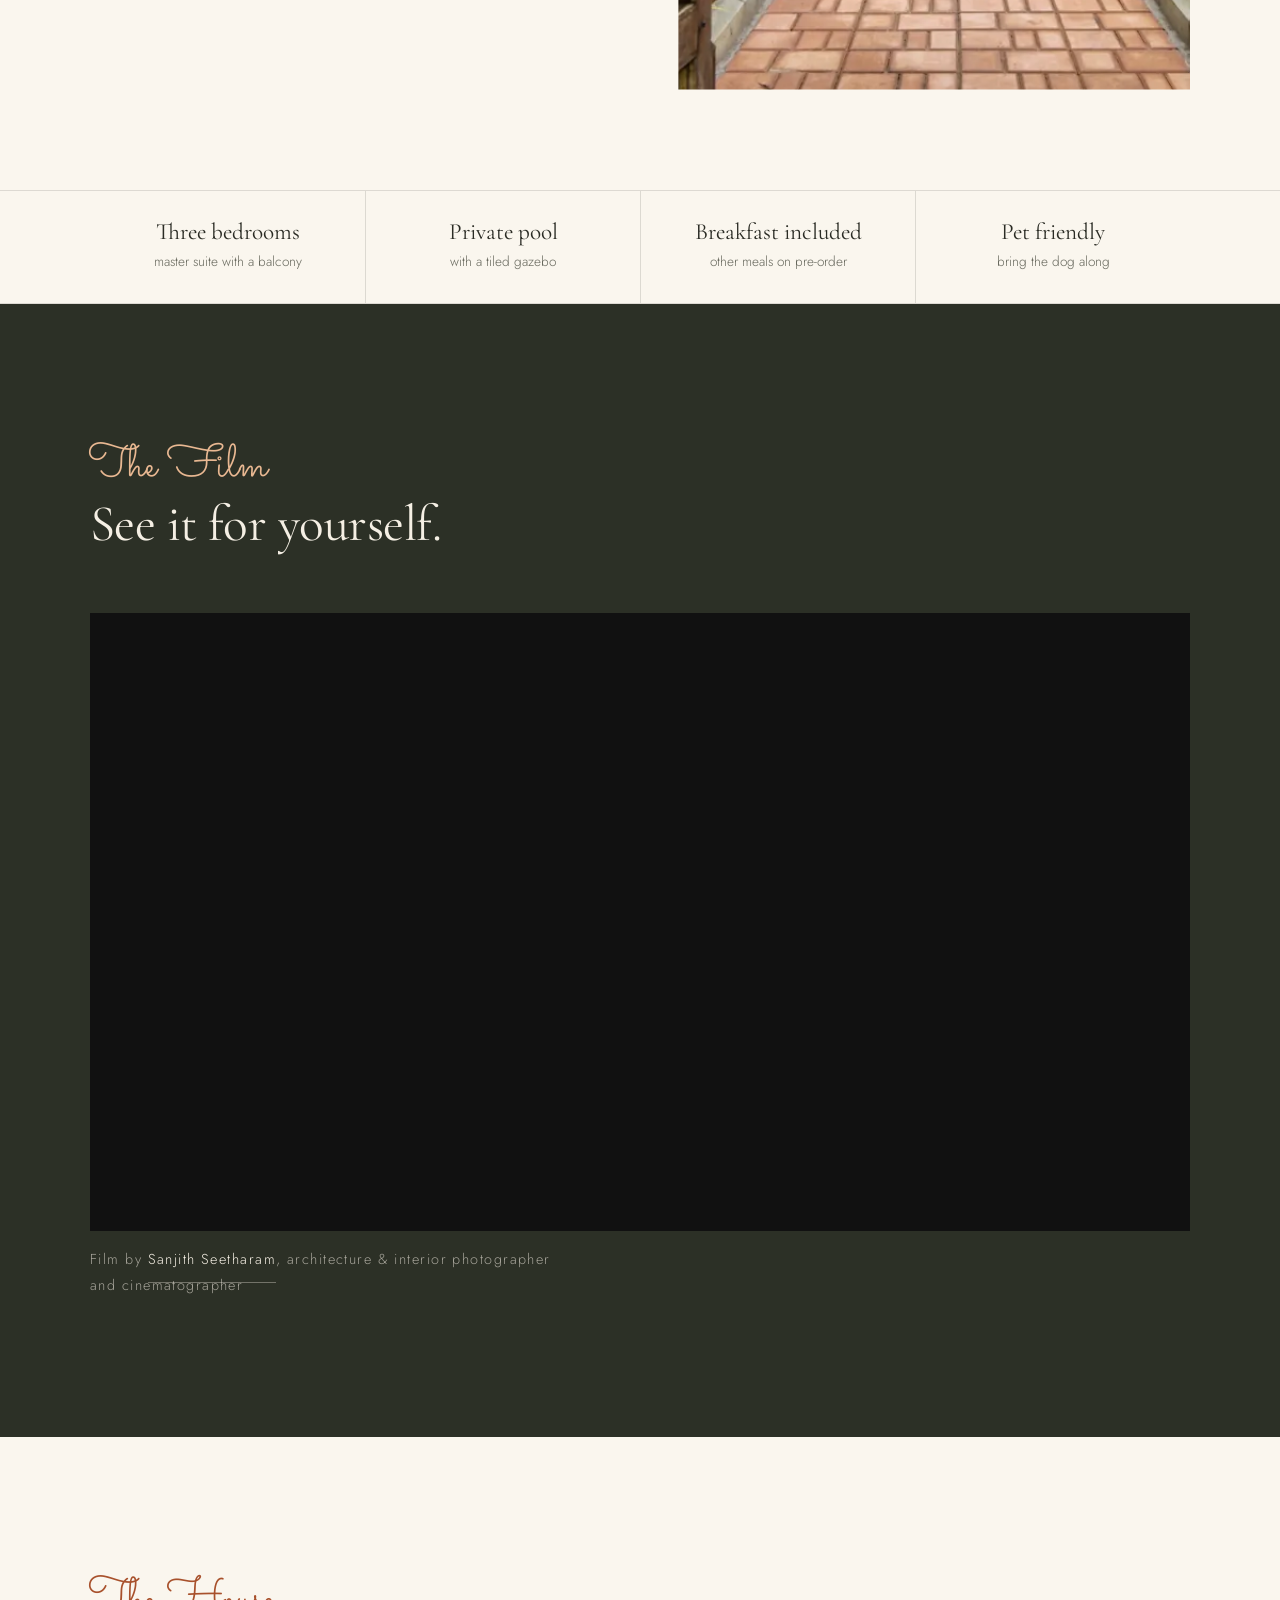
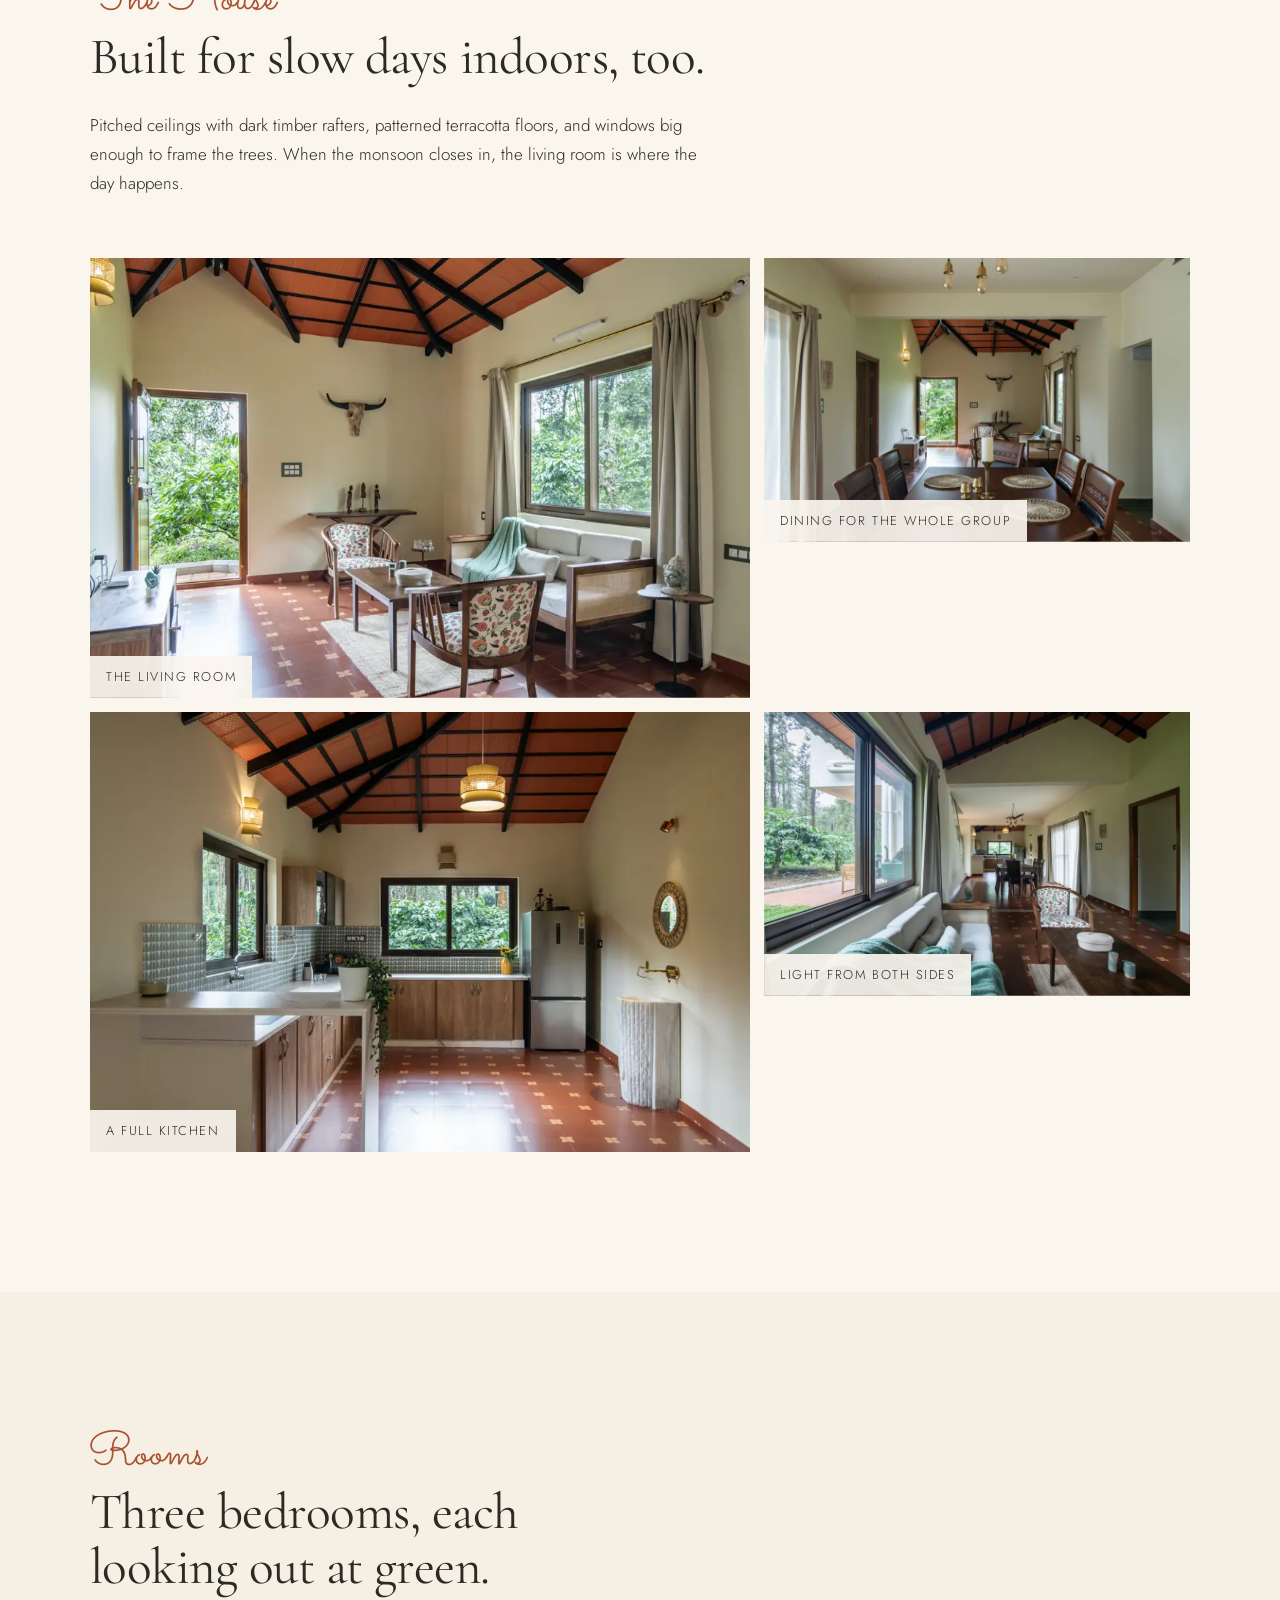
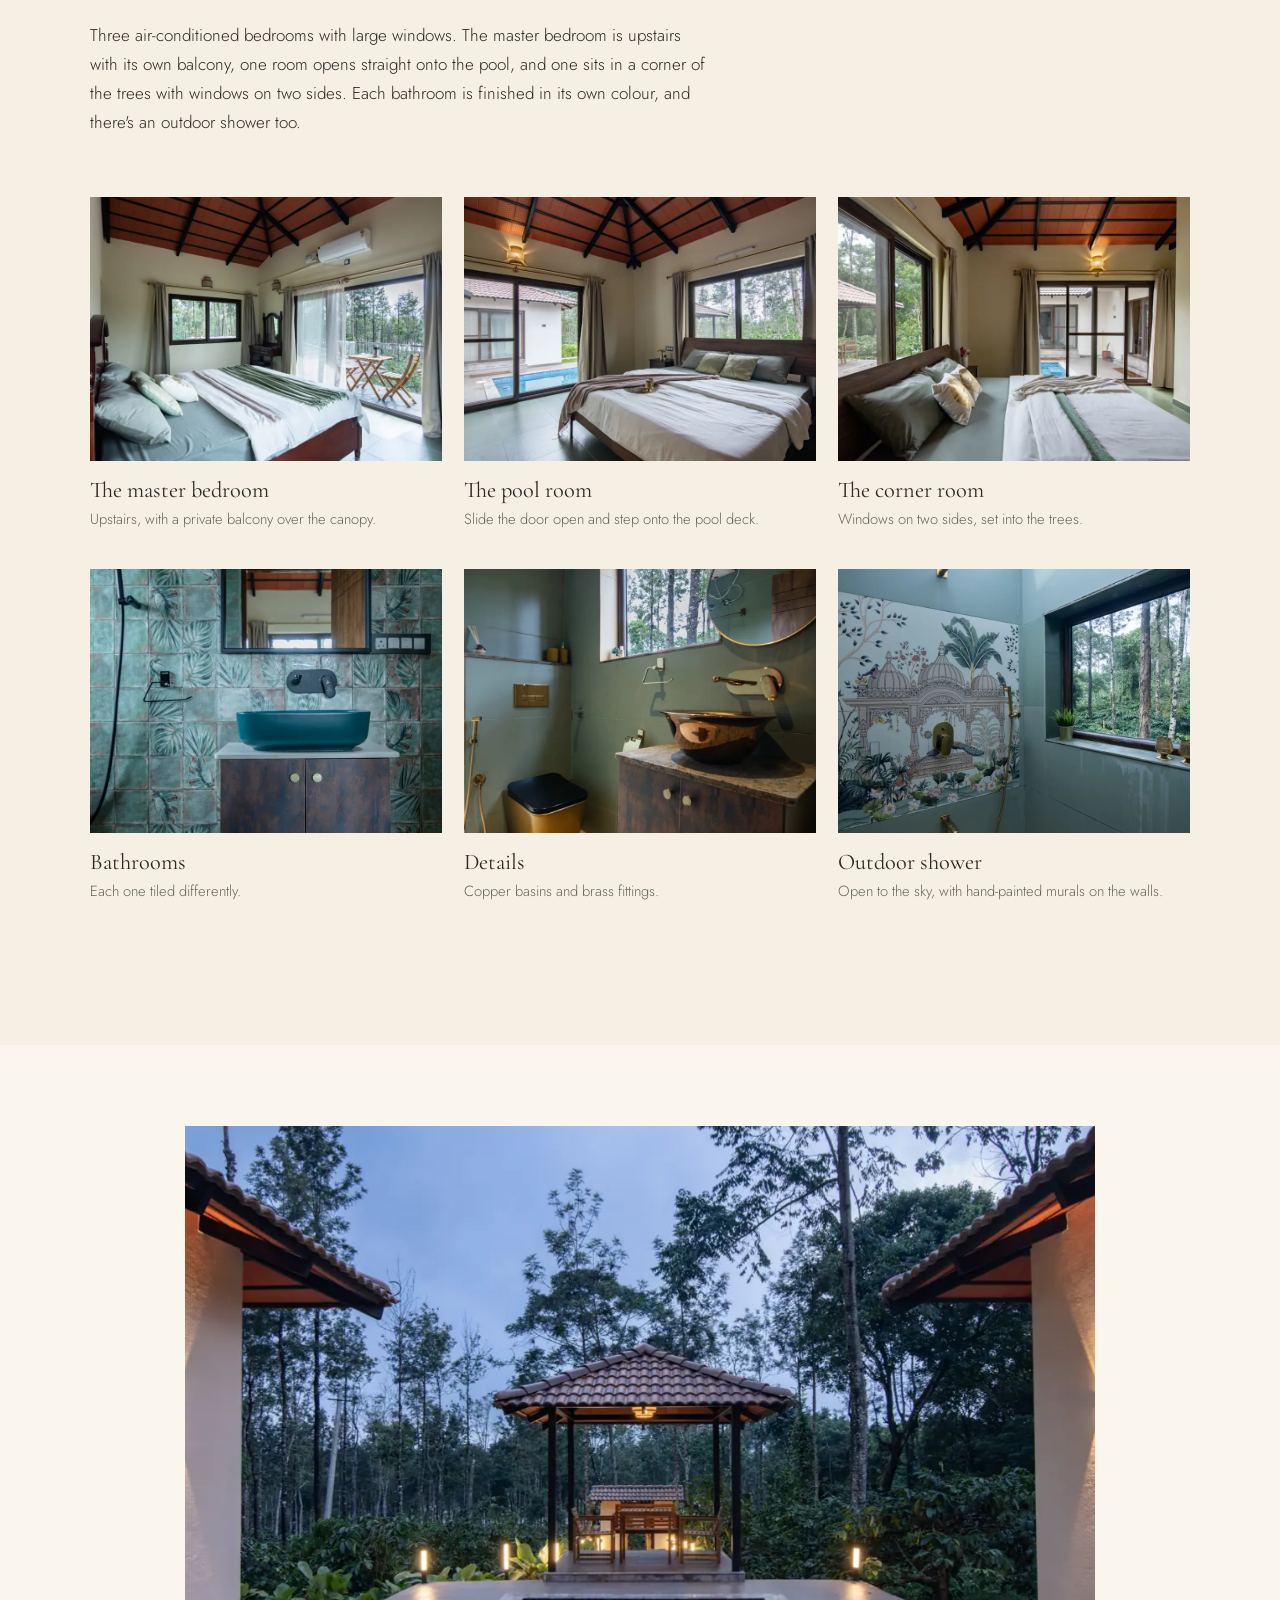
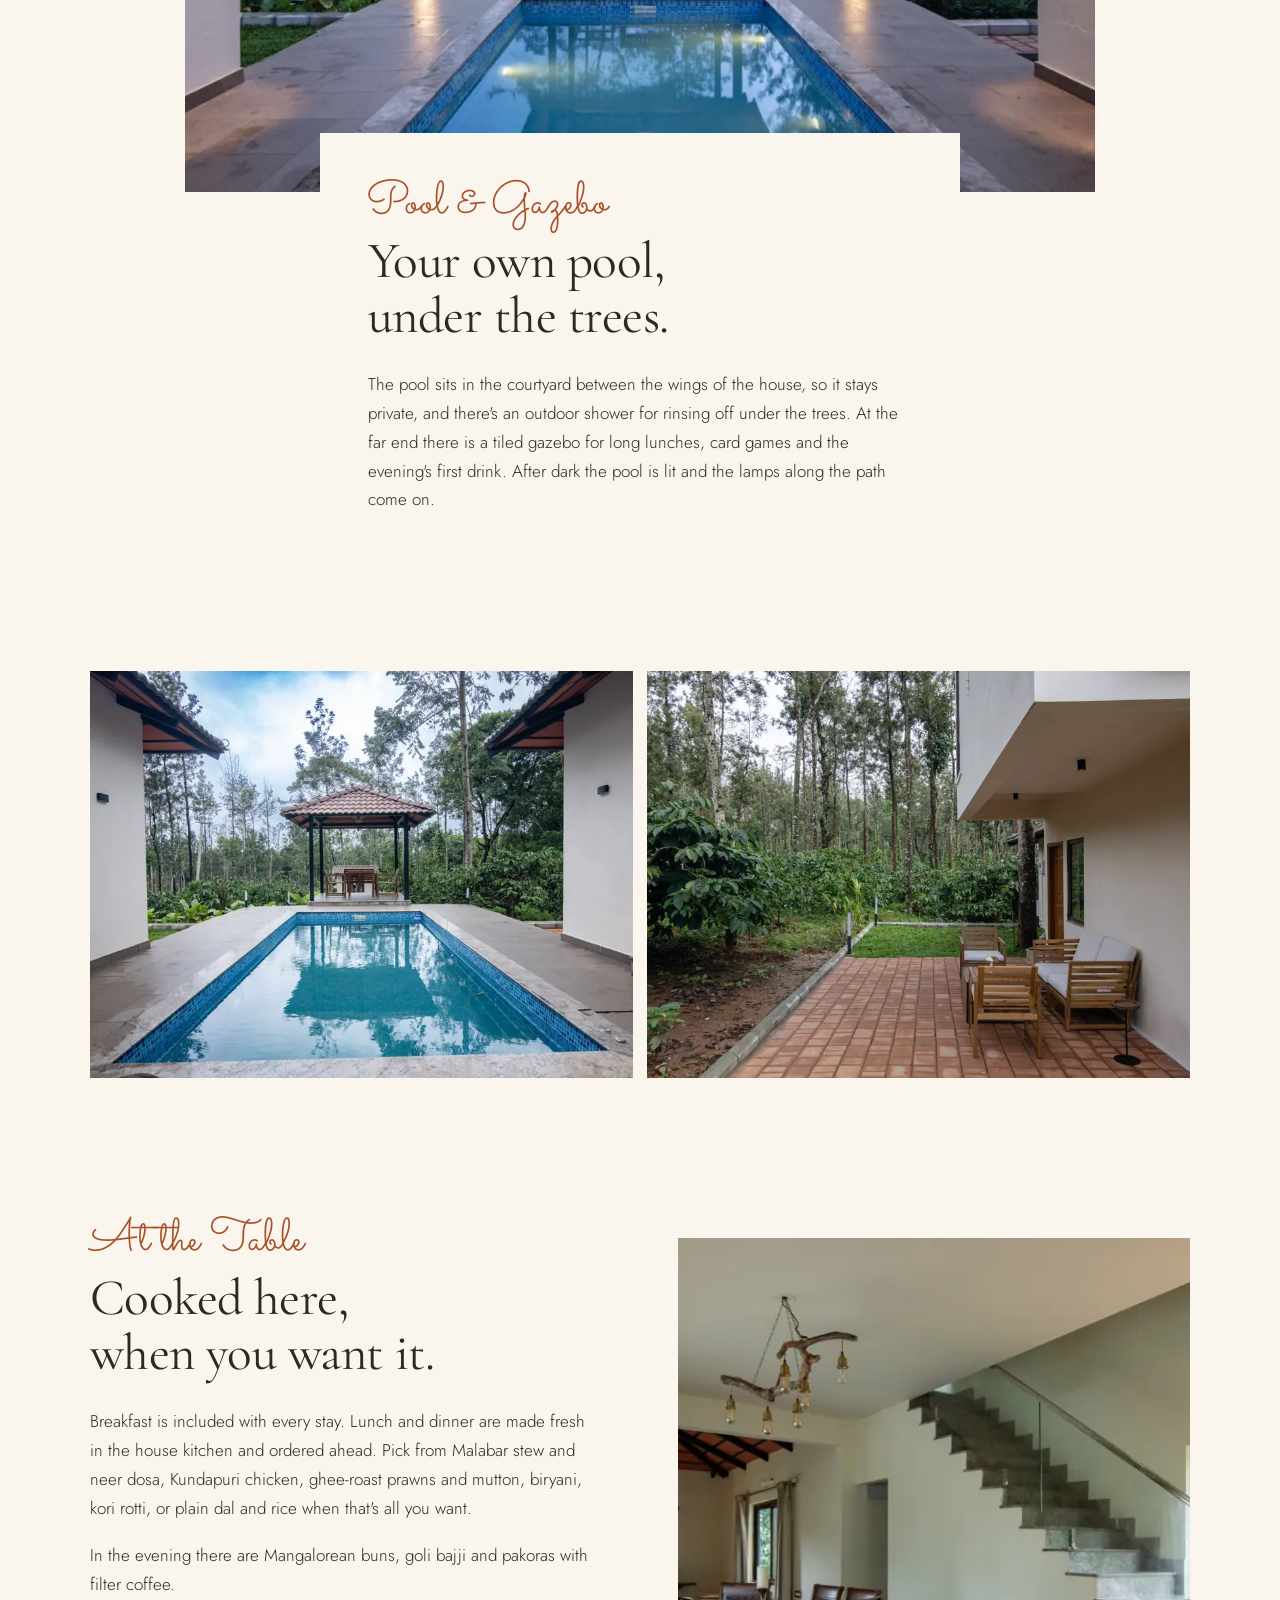
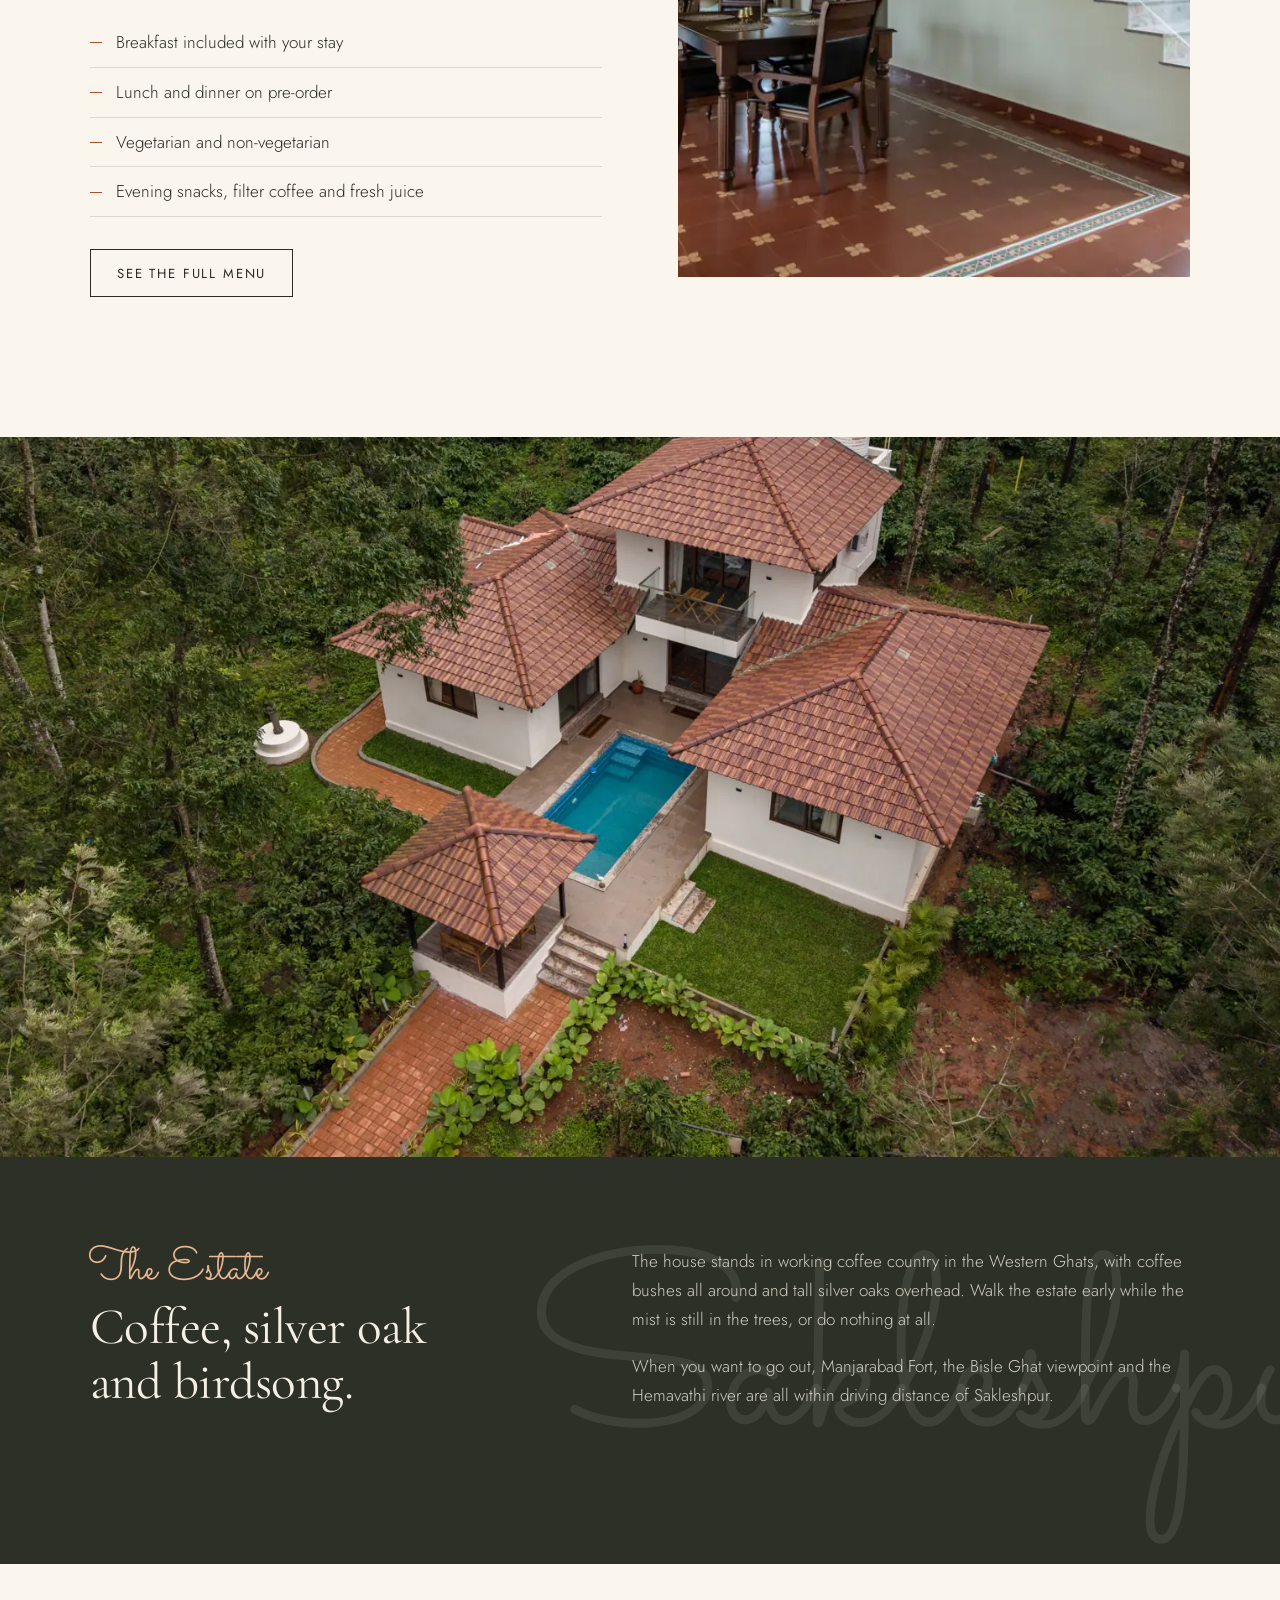
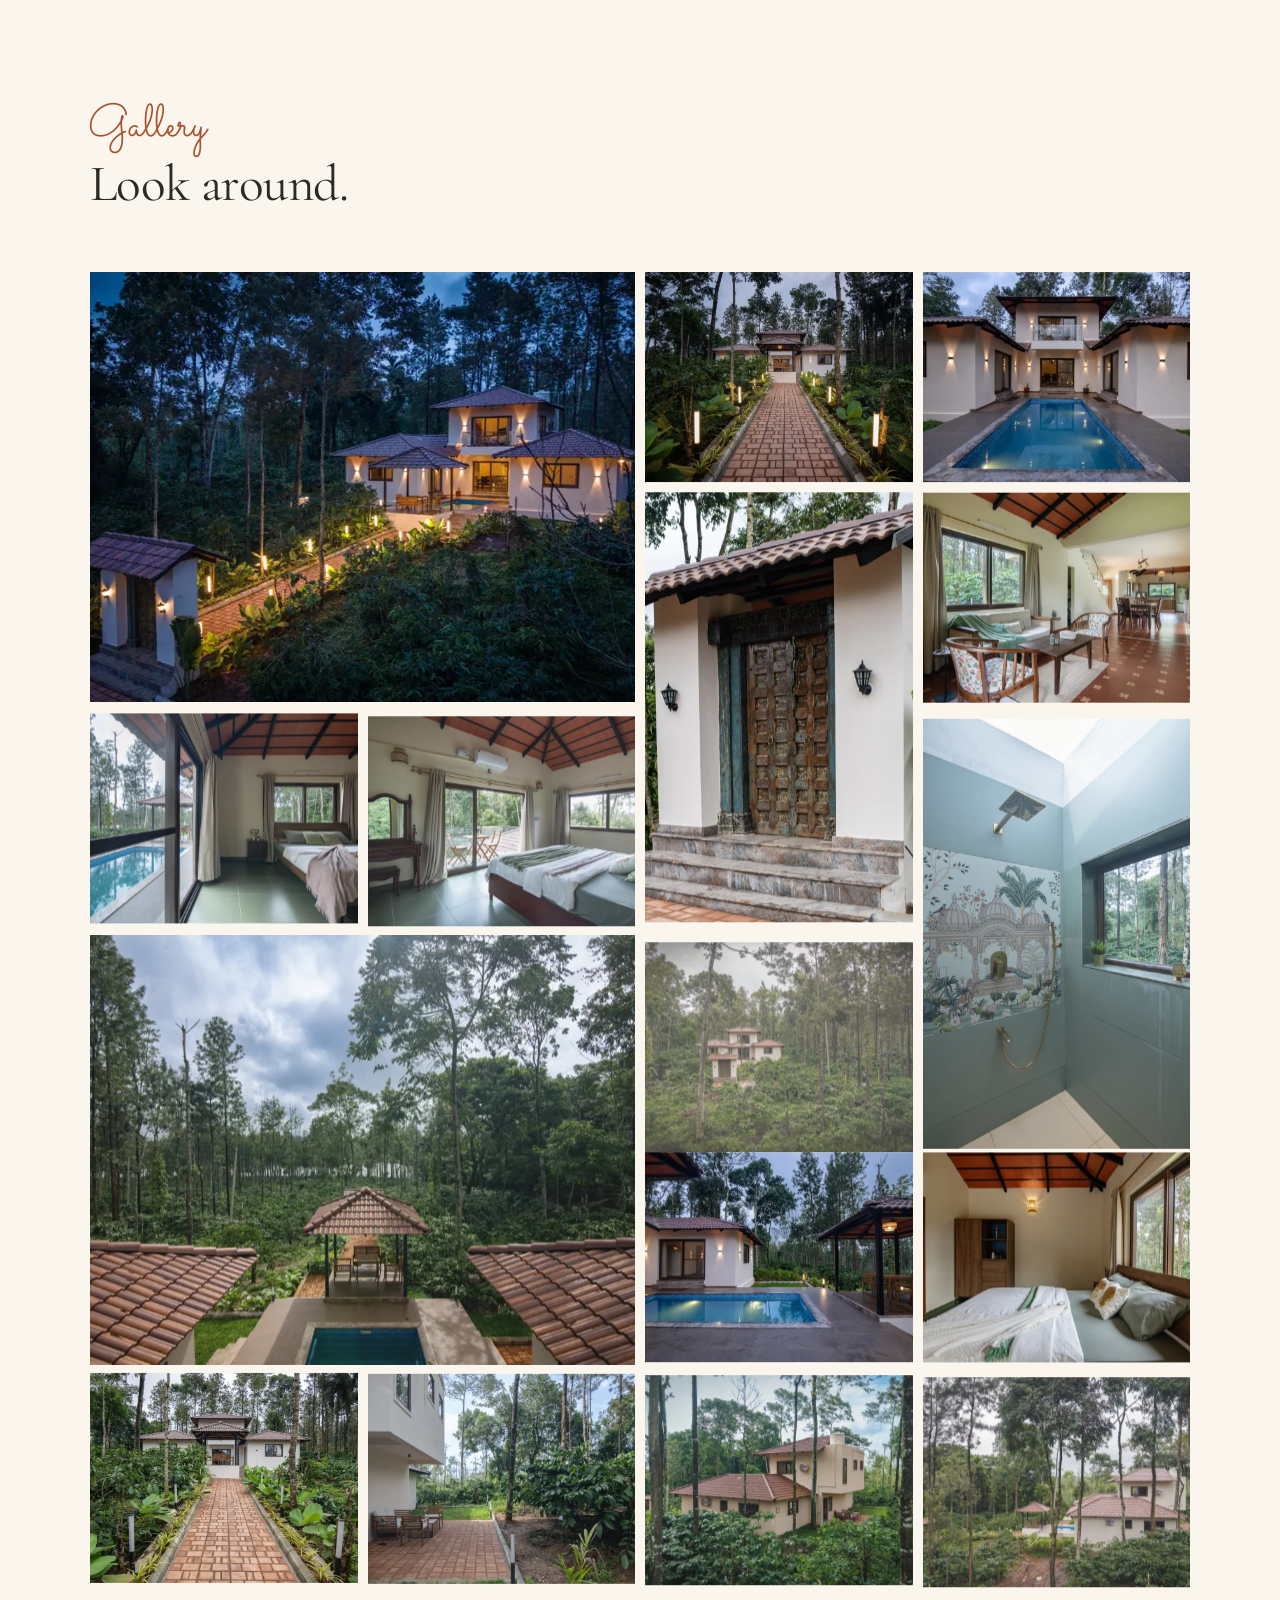
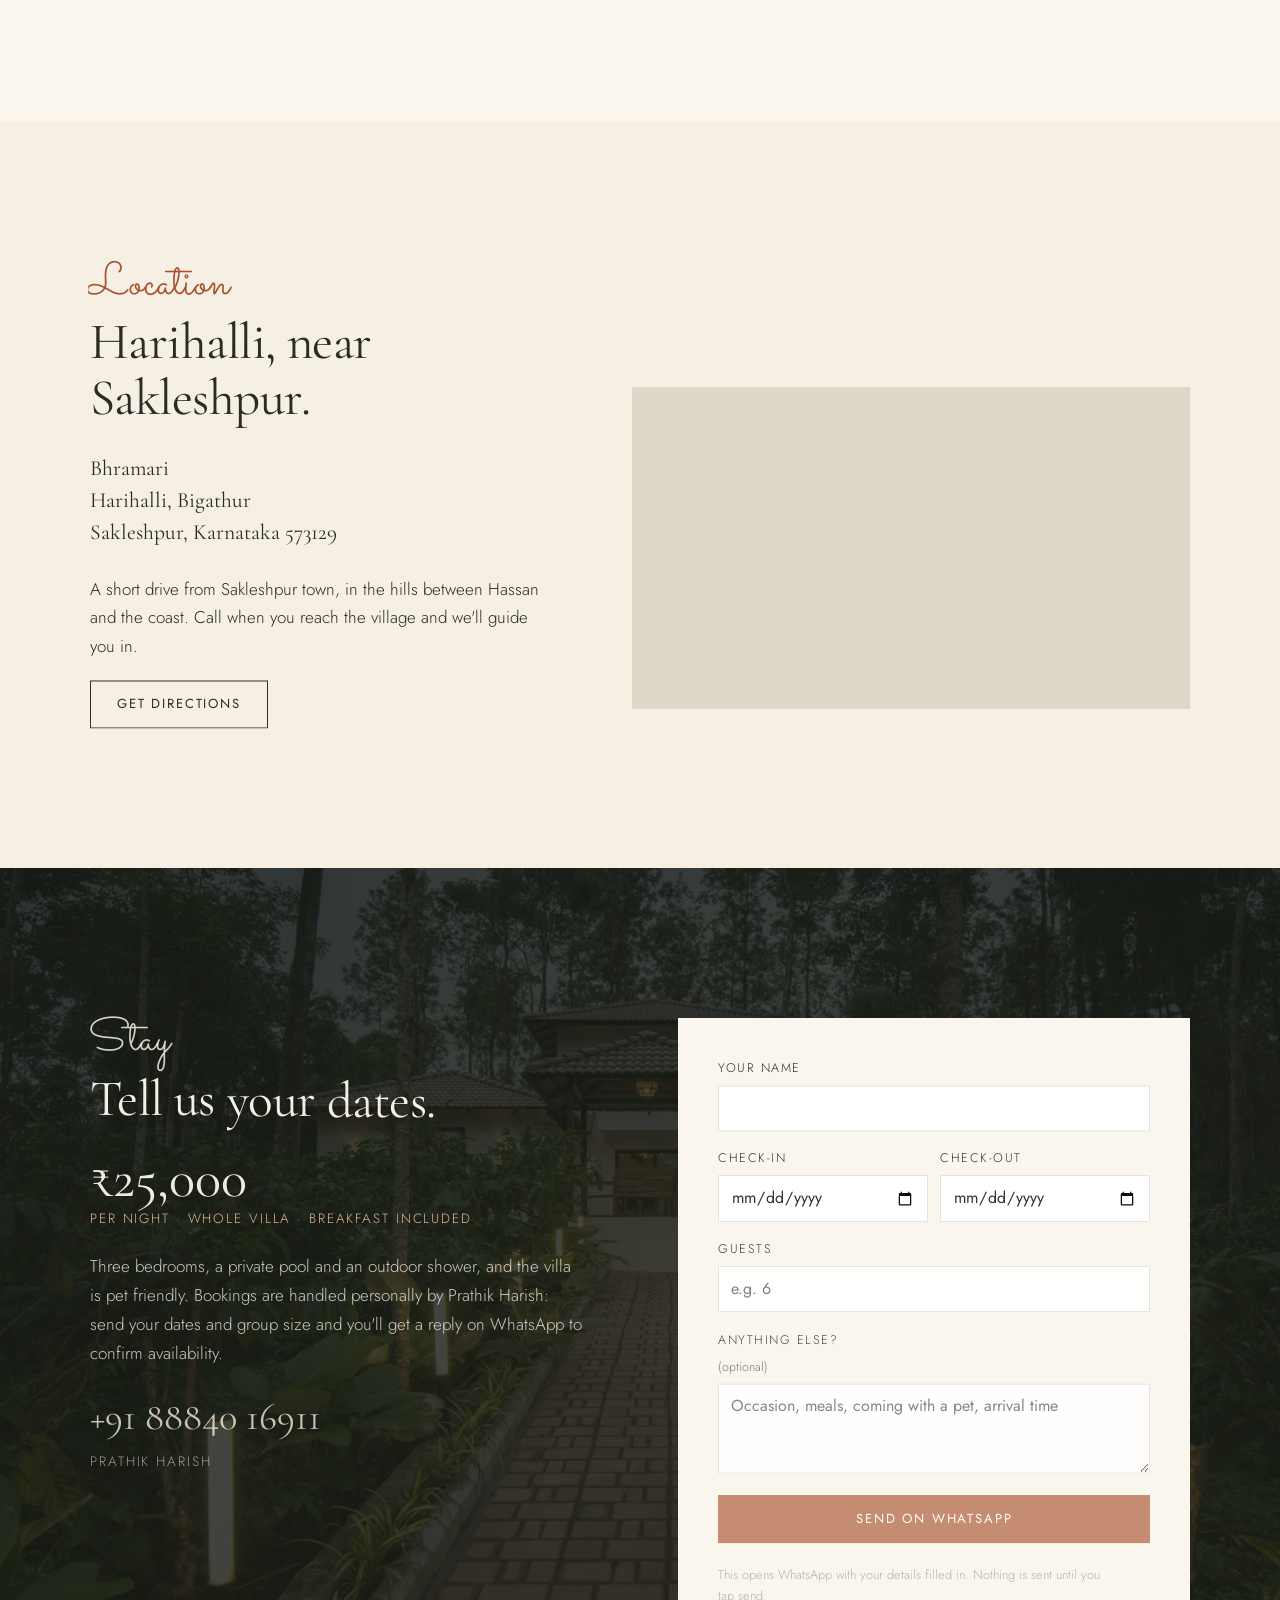
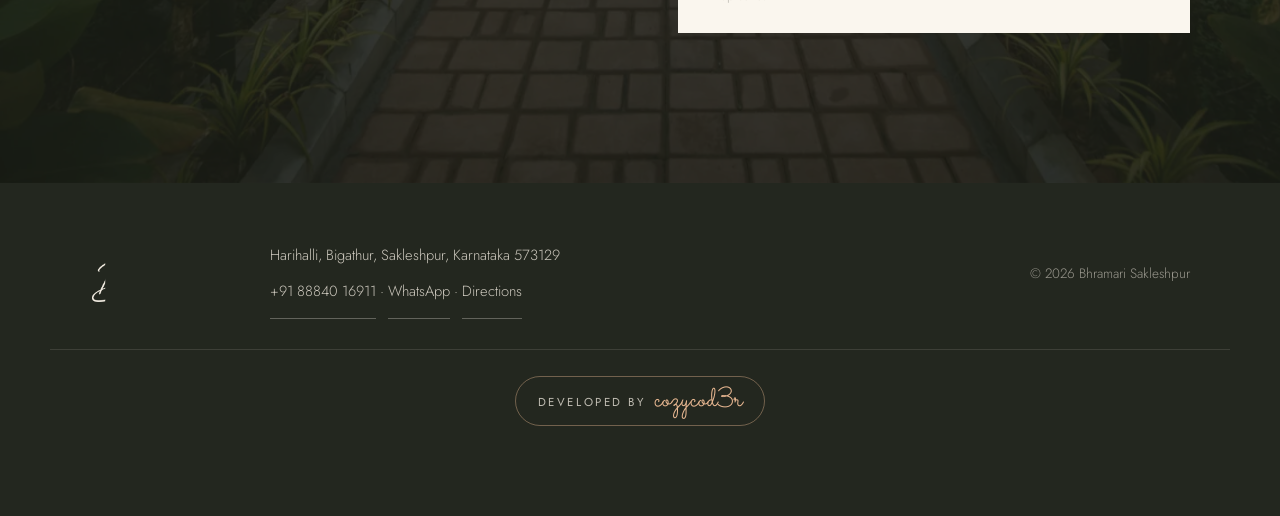
==== commit 125c8fe5: "Credit: whole 'Developed by cozycod3r' is one link, styled in the site's brand Co-Authored-By: Claud" ====
--- a/index.html
+++ b/index.html
@@ -357,8 +357,9 @@
       <p>Harihalli, Bigathur, Sakleshpur, Karnataka 573129</p>
       <p><a href="tel:+918884016911">+91 88840 16911</a> · <a href="https://wa.me/918884016911" target="_blank" rel="noopener">WhatsApp</a> · <a href="https://maps.google.com/?cid=12118234290854838393" target="_blank" rel="noopener">Directions</a></p>
     </div>
-    <p class="foot__small">© <span data-year>2026</span> Bhramari Sakleshpur<br>Developed by <a href="https://thecozycod3r.github.io/websites/bhramari/" target="_blank" rel="noopener">cozycod3r</a></p>
-  </div>
+    <p class="foot__small">© <span data-year>2026</span> Bhramari Sakleshpur</p>
+  </div>
+  <div class="wrap foot__creditwrap"><a class="foot__credit" href="https://thecozycod3r.github.io/websites/bhramari/" target="_blank" rel="noopener"><span class="foot__credit-by">Developed by</span> <span class="foot__credit-name">cozycod3r</span></a></div>
 </footer>
 
 <a class="float-wa" href="https://wa.me/918884016911?text=Hi%2C%20I%27d%20like%20to%20know%20more%20about%20staying%20at%20Bhramari." target="_blank" rel="noopener" aria-label="Chat on WhatsApp">
--- a/styles.css
+++ b/styles.css
@@ -257,6 +257,15 @@
 .foot p { margin: 0 0 4px; }
 .foot a { text-decoration: none; border-bottom: 1px solid rgba(245,239,228,.3); }
 .foot__small { font-size: .8rem; opacity: .7; }
+.foot__creditwrap { margin-top: 36px; padding-top: 26px; border-top: 1px solid rgba(245,239,228,.12); text-align: center; }
+.foot .foot__credit {
+  display: inline-flex; align-items: baseline; gap: .6em; padding: 10px 22px;
+  border: 1px solid rgba(233,184,146,.4); border-bottom: 1px solid rgba(233,184,146,.4); border-radius: 999px;
+  color: var(--cream); transition: background .3s var(--ease), border-color .3s var(--ease);
+}
+.foot .foot__credit:hover, .foot .foot__credit:focus-visible { background: rgba(233,184,146,.1); border-color: #e9b892; }
+.foot__credit-by { font: 400 .72rem/1 var(--sans); letter-spacing: .22em; text-transform: uppercase; opacity: .75; }
+.foot__credit-name { font: 400 1.75rem/1 var(--script); color: #e9b892; }
 
 /* floating whatsapp */
 .float-wa {
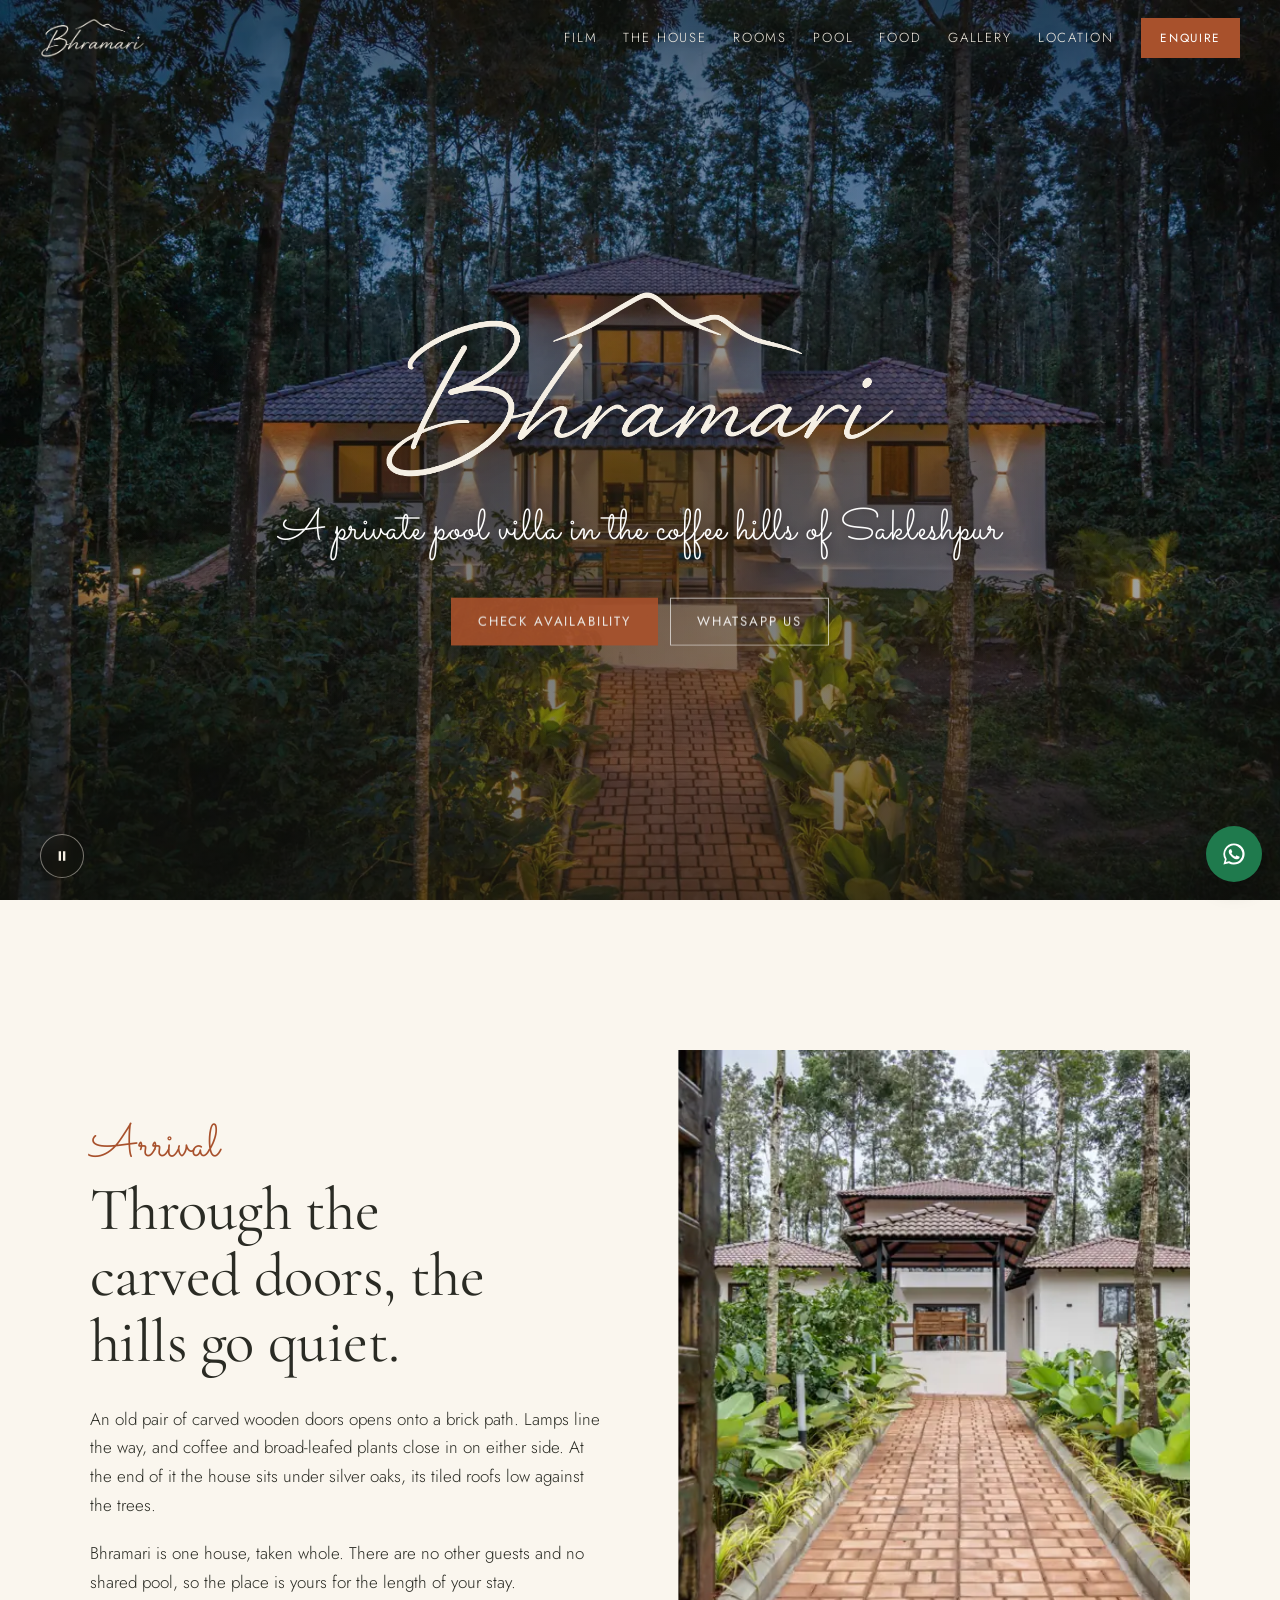
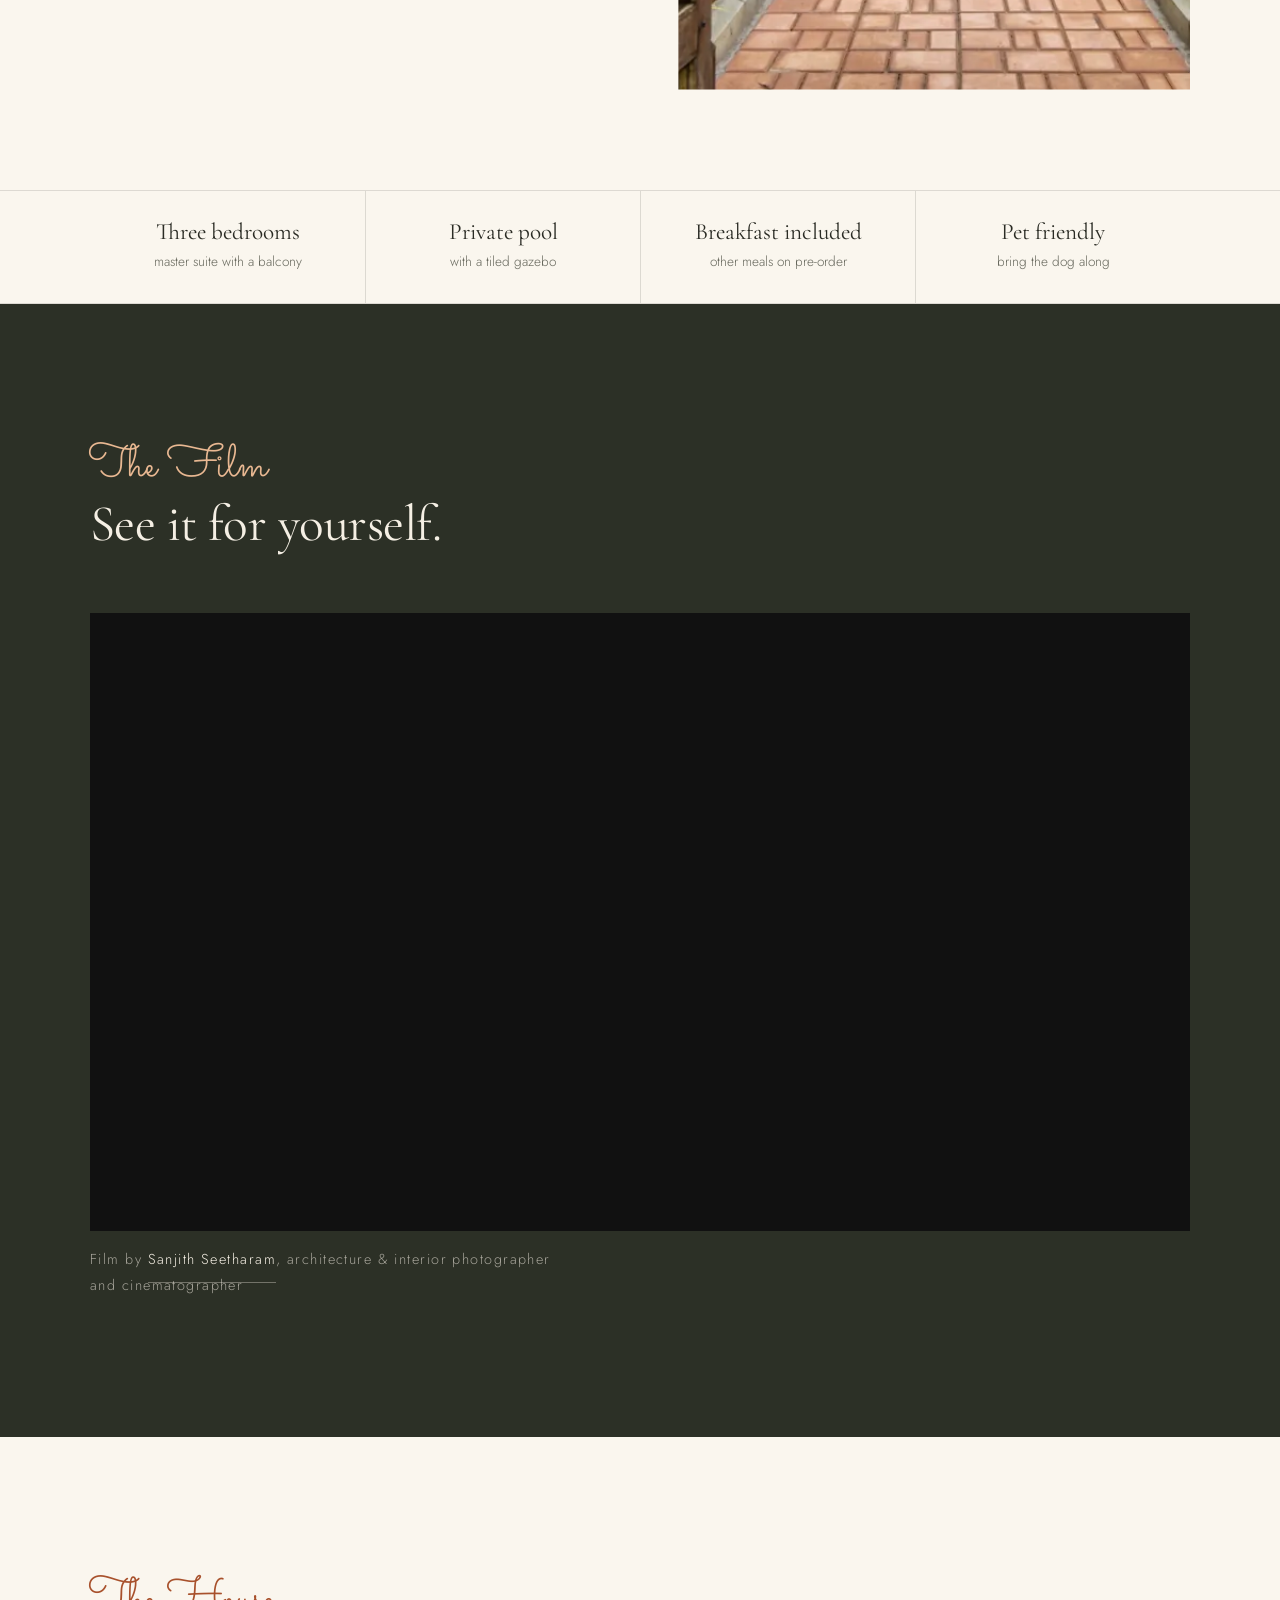
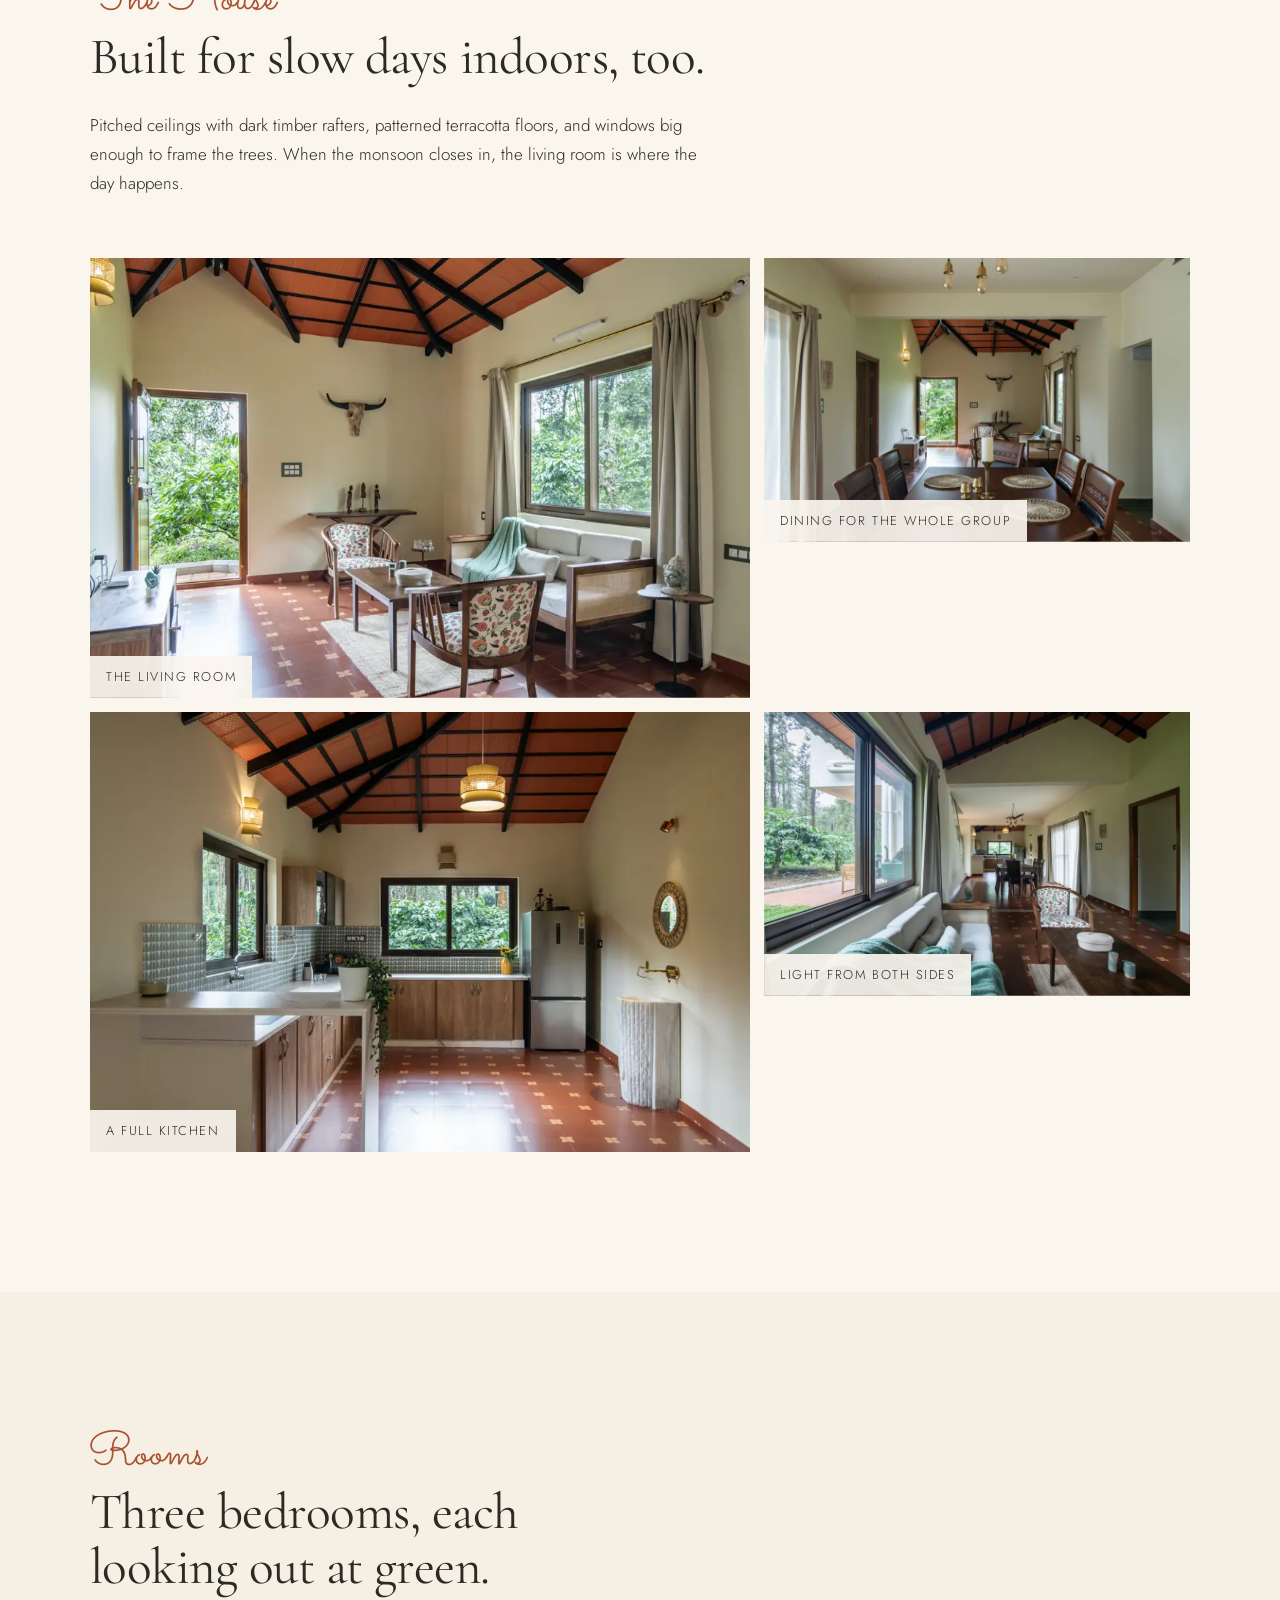
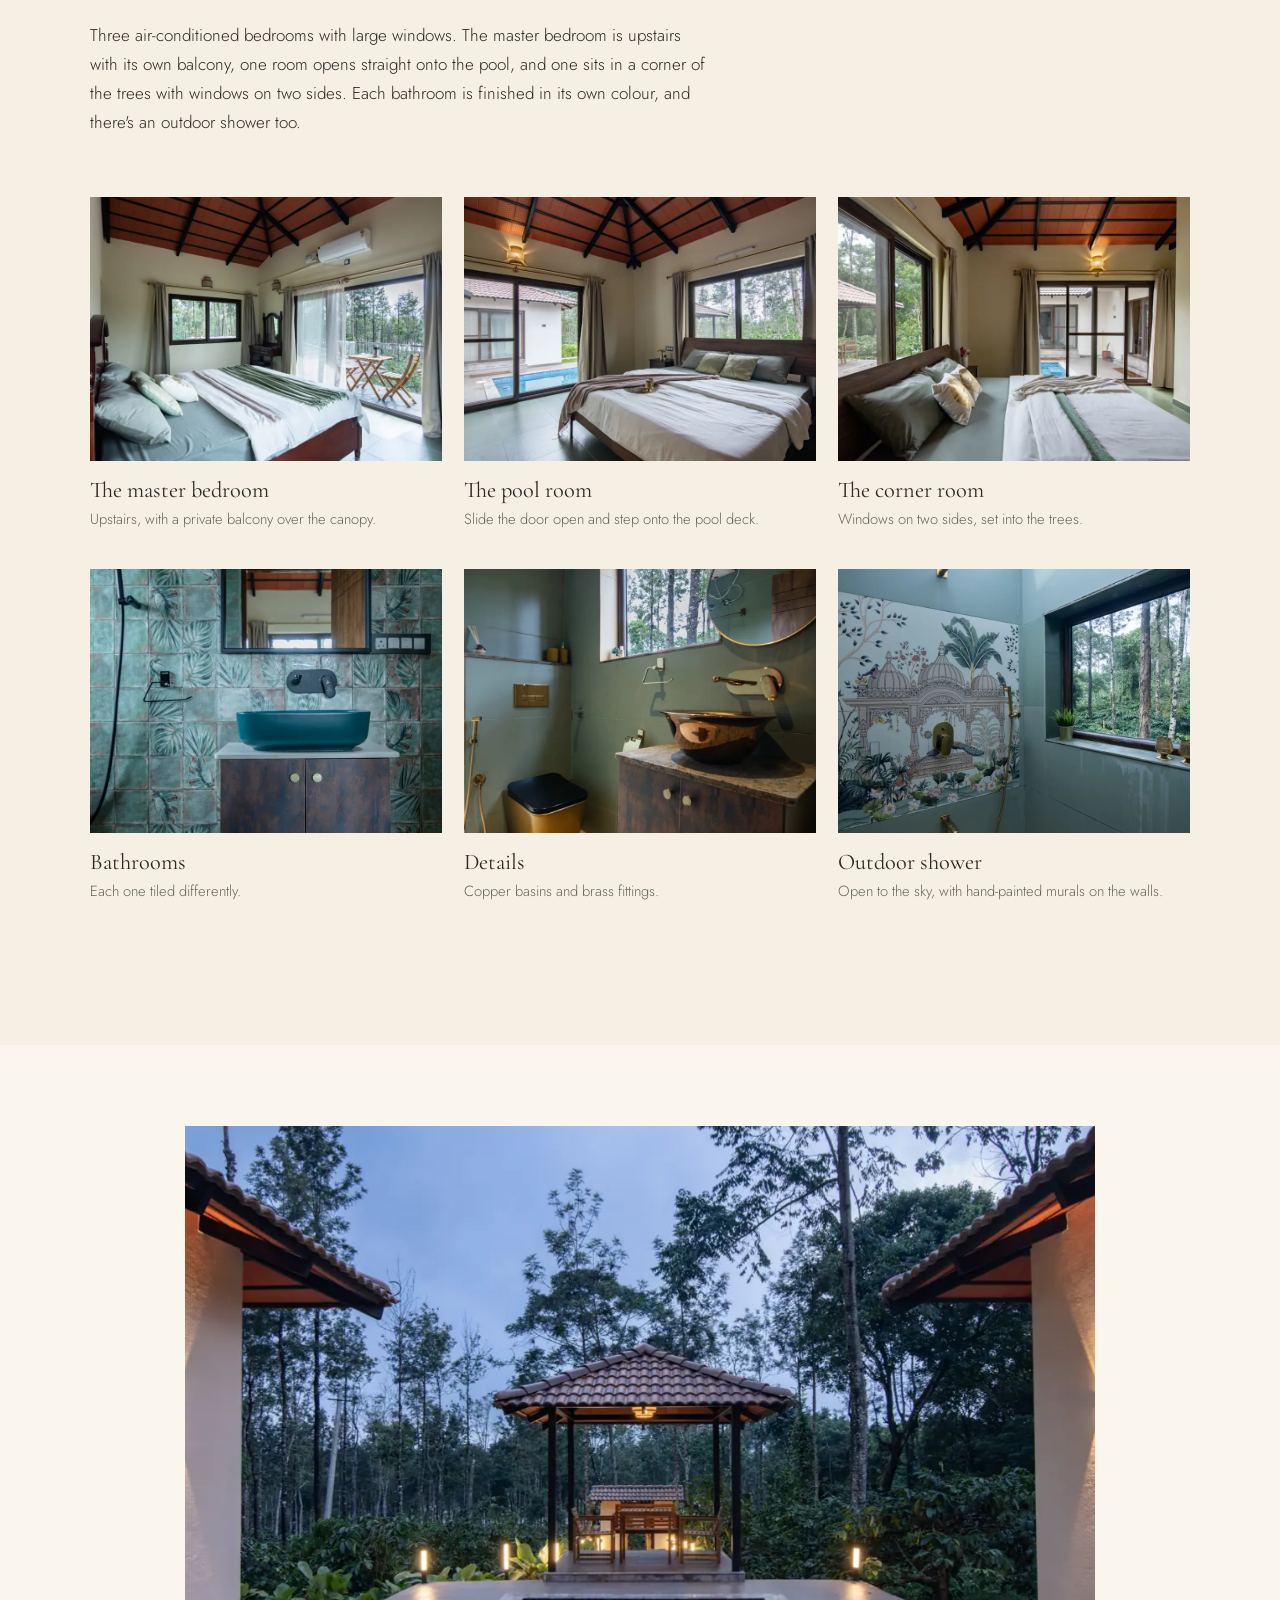
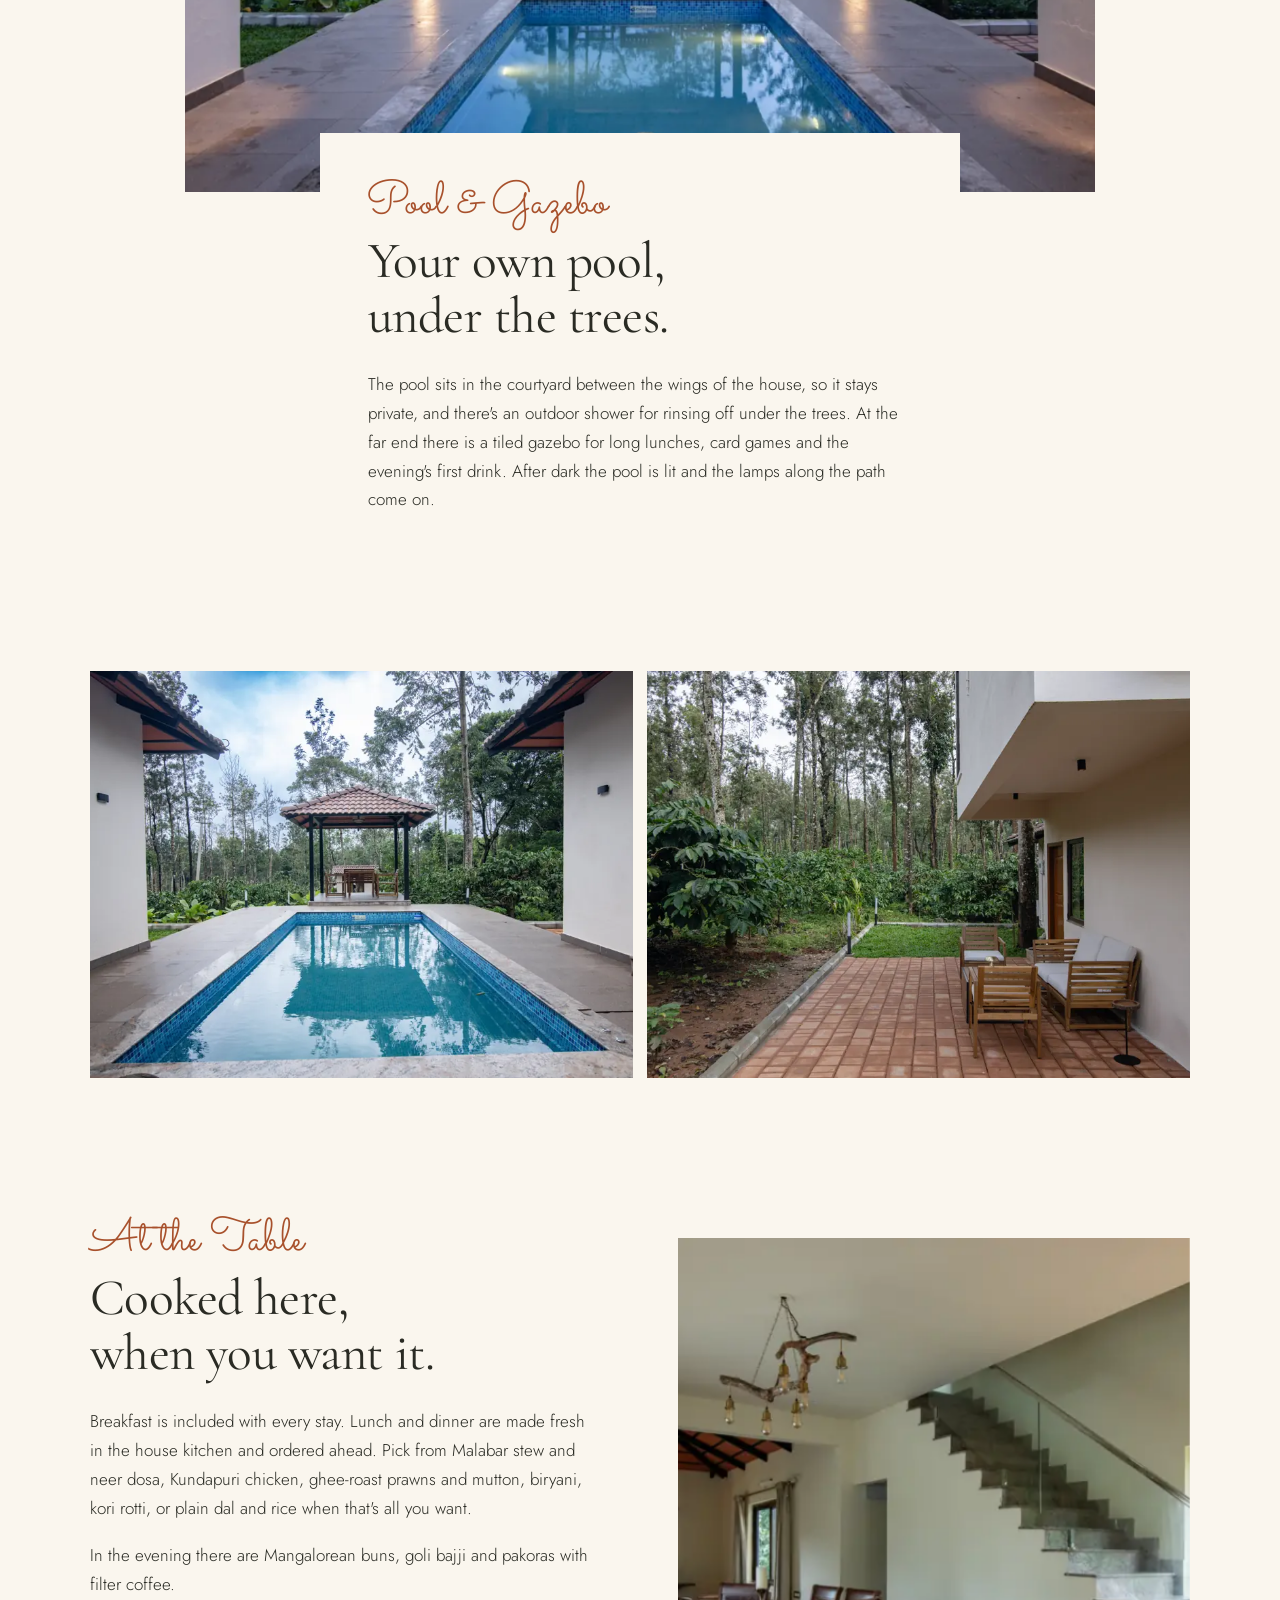
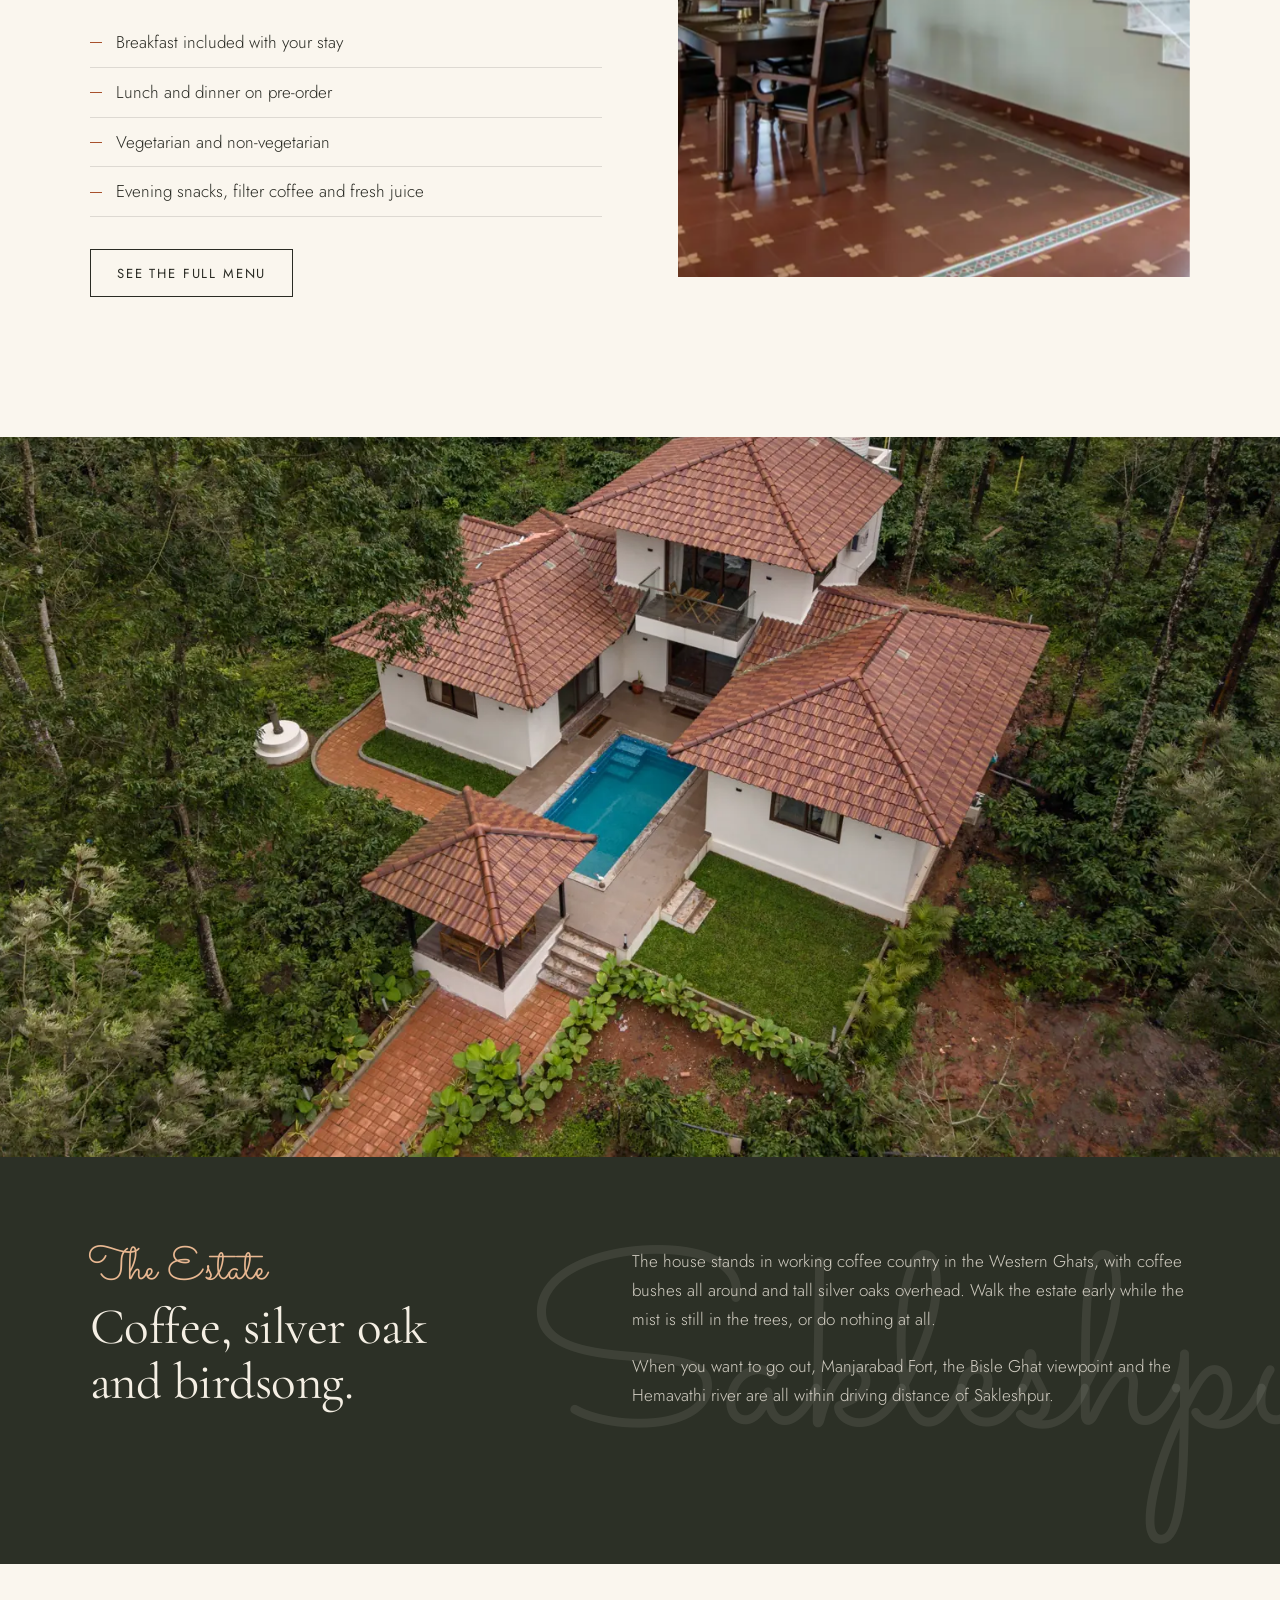
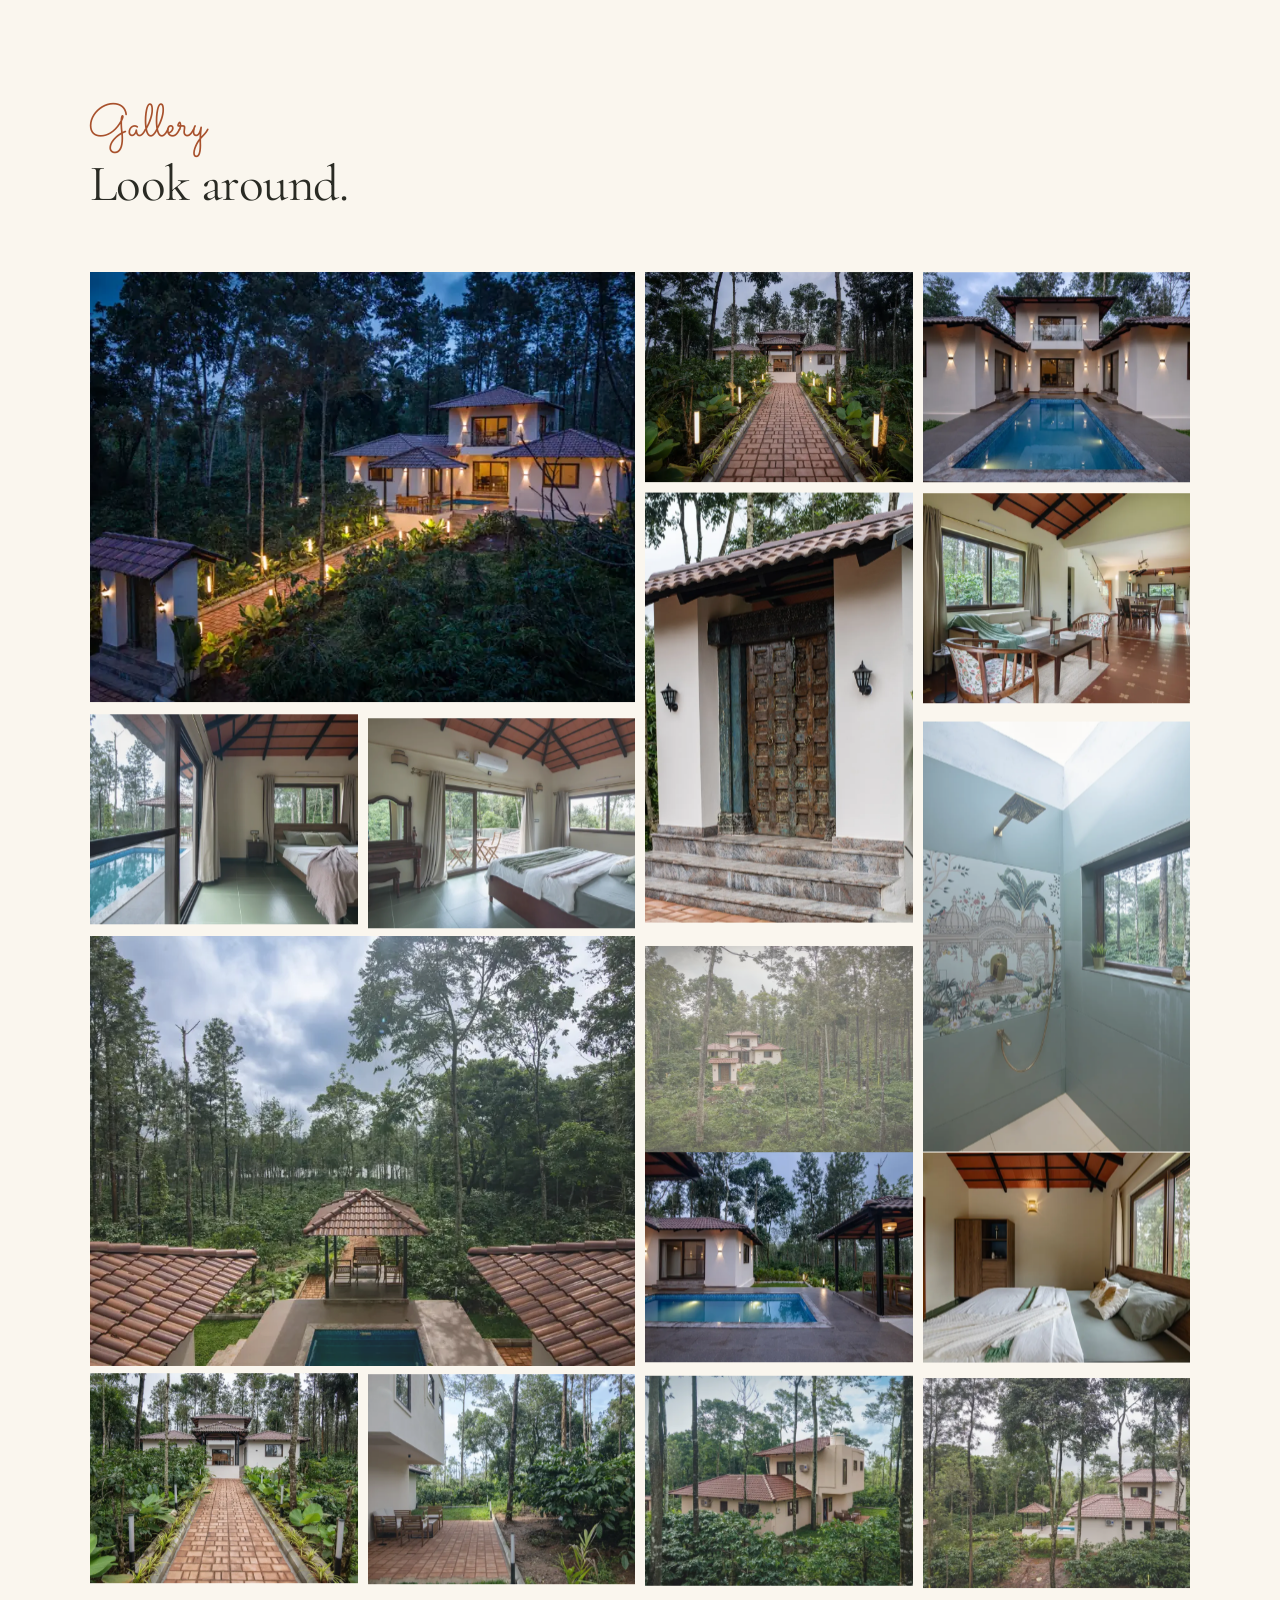
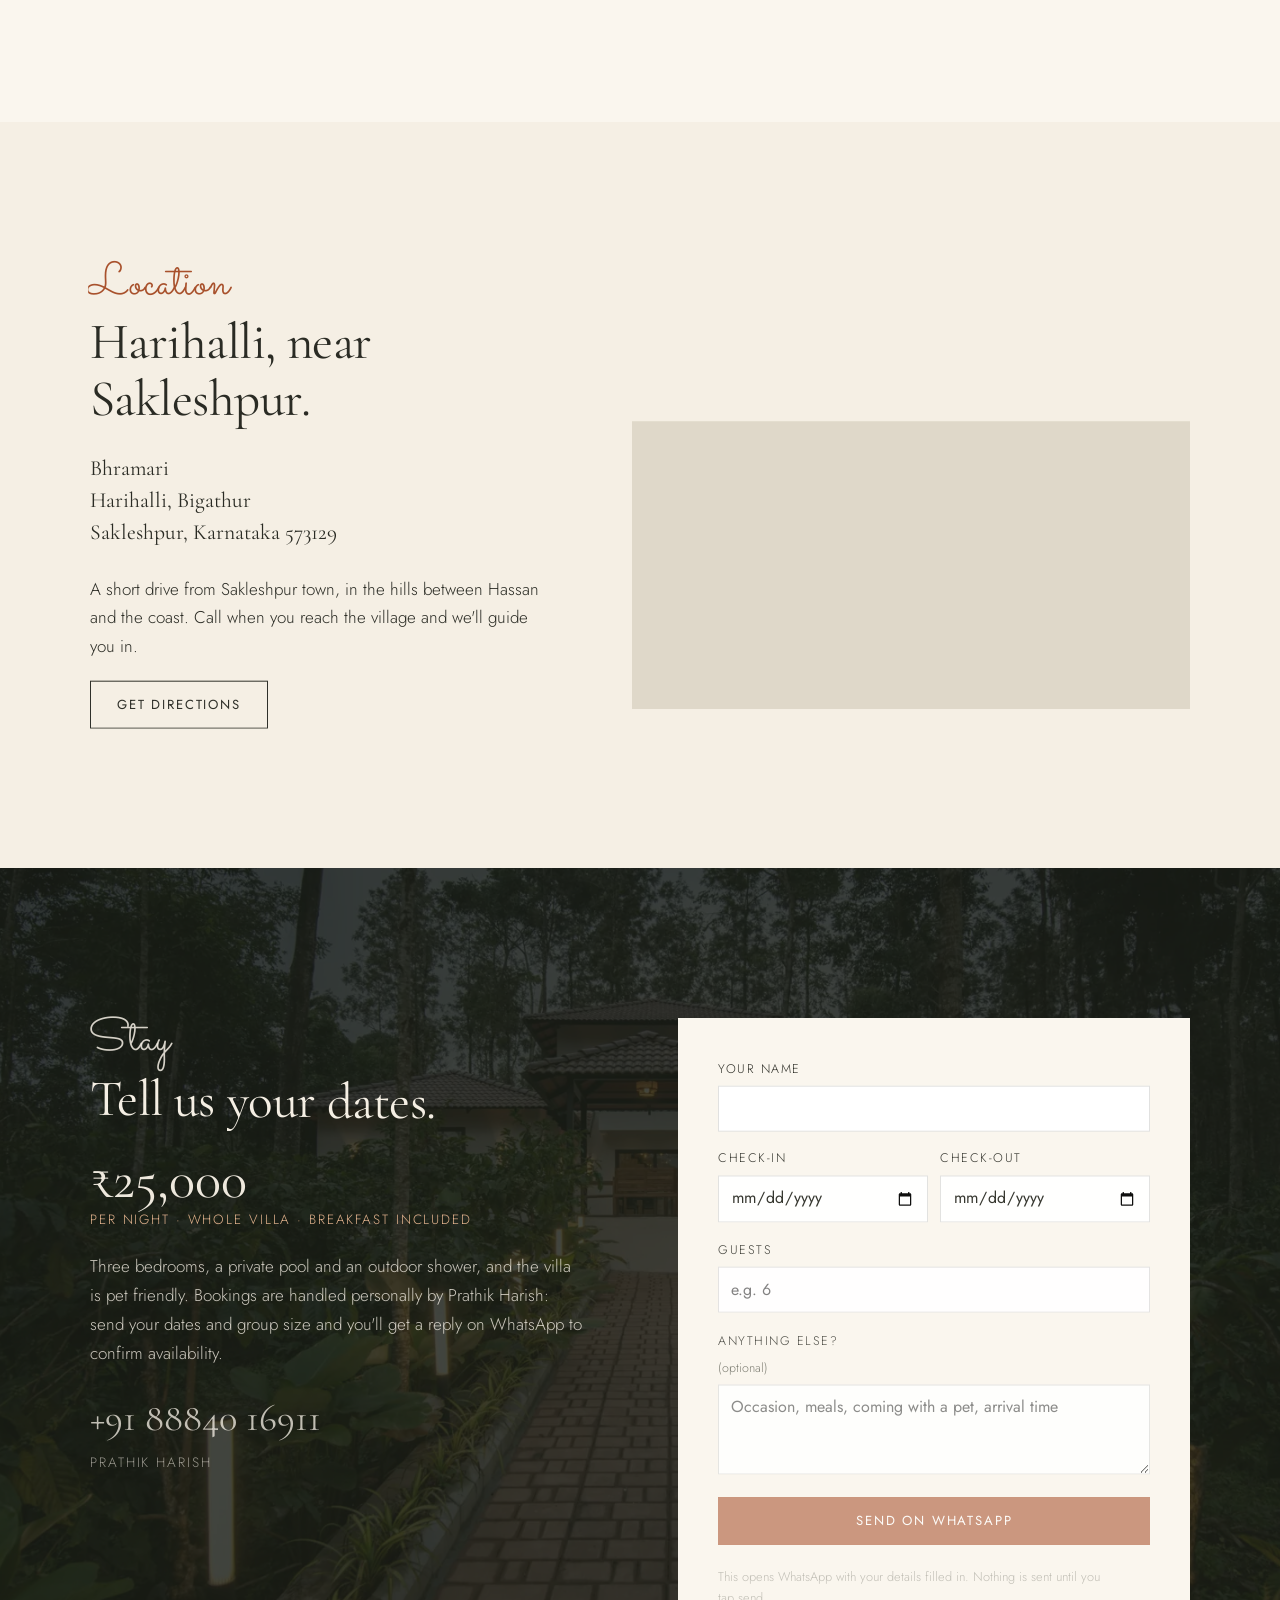
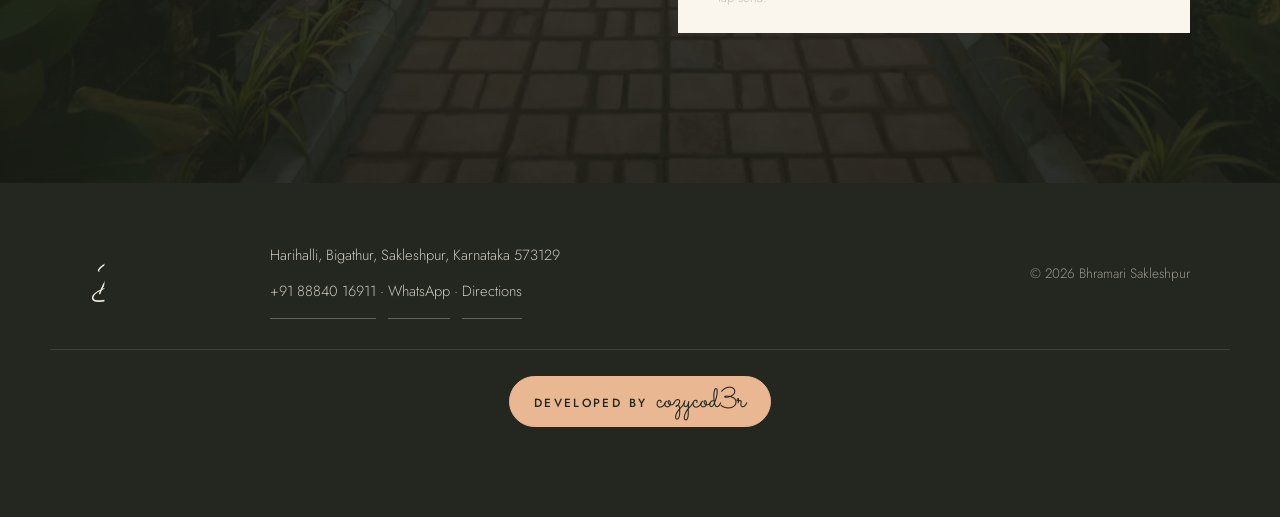
==== commit 9d81d745: "Credit: whole 'Developed by cozycod3r' is a filled, brand-coloured link Co-Authored-By: Claude Opus " ====
--- a/index.html
+++ b/index.html
@@ -20,7 +20,7 @@
 <link href="https://fonts.googleapis.com/css2?family=Cormorant+Garamond:ital,wght@0,400;0,500;1,400&family=Jost:wght@300;400;500&family=Sacramento&display=swap" rel="stylesheet">
 <link rel="preload" as="image" href="img/hero-portrait-1200.webp" imagesrcset="img/hero-portrait-750.webp 750w, img/hero-portrait-1200.webp 1200w" imagesizes="100vw" media="(orientation: portrait) and (max-width: 900px)">
 <link rel="preload" as="image" href="img/hero-1800.webp" imagesrcset="img/hero-900.webp 900w, img/hero-1800.webp 1800w, img/hero-2800.webp 2800w" imagesizes="100vw" media="not all and (orientation: portrait), (min-width: 901px)">
-<link rel="stylesheet" href="styles.css">
+<link rel="stylesheet" href="styles.css?v=1791959894">
 <script>if(!matchMedia("(prefers-reduced-motion: reduce)").matches)document.documentElement.classList.add("anim");</script>
 <script type="application/ld+json">
 {
--- a/styles.css
+++ b/styles.css
@@ -259,13 +259,13 @@
 .foot__small { font-size: .8rem; opacity: .7; }
 .foot__creditwrap { margin-top: 36px; padding-top: 26px; border-top: 1px solid rgba(245,239,228,.12); text-align: center; }
 .foot .foot__credit {
-  display: inline-flex; align-items: baseline; gap: .6em; padding: 10px 22px;
-  border: 1px solid rgba(233,184,146,.4); border-bottom: 1px solid rgba(233,184,146,.4); border-radius: 999px;
-  color: var(--cream); transition: background .3s var(--ease), border-color .3s var(--ease);
-}
-.foot .foot__credit:hover, .foot .foot__credit:focus-visible { background: rgba(233,184,146,.1); border-color: #e9b892; }
-.foot__credit-by { font: 400 .72rem/1 var(--sans); letter-spacing: .22em; text-transform: uppercase; opacity: .75; }
-.foot__credit-name { font: 400 1.75rem/1 var(--script); color: #e9b892; }
+  display: inline-flex; align-items: baseline; gap: .6em; padding: 10px 24px;
+  background: #e9b892; color: var(--forest-2); border: 1px solid #e9b892; border-radius: 999px;
+  transition: background .3s var(--ease), color .3s var(--ease);
+}
+.foot .foot__credit:hover, .foot .foot__credit:focus-visible { background: transparent; color: #e9b892; }
+.foot__credit-by { font: 500 .74rem/1 var(--sans); letter-spacing: .2em; text-transform: uppercase; }
+.foot__credit-name { font: 400 1.8rem/1 var(--script); }
 
 /* floating whatsapp */
 .float-wa {
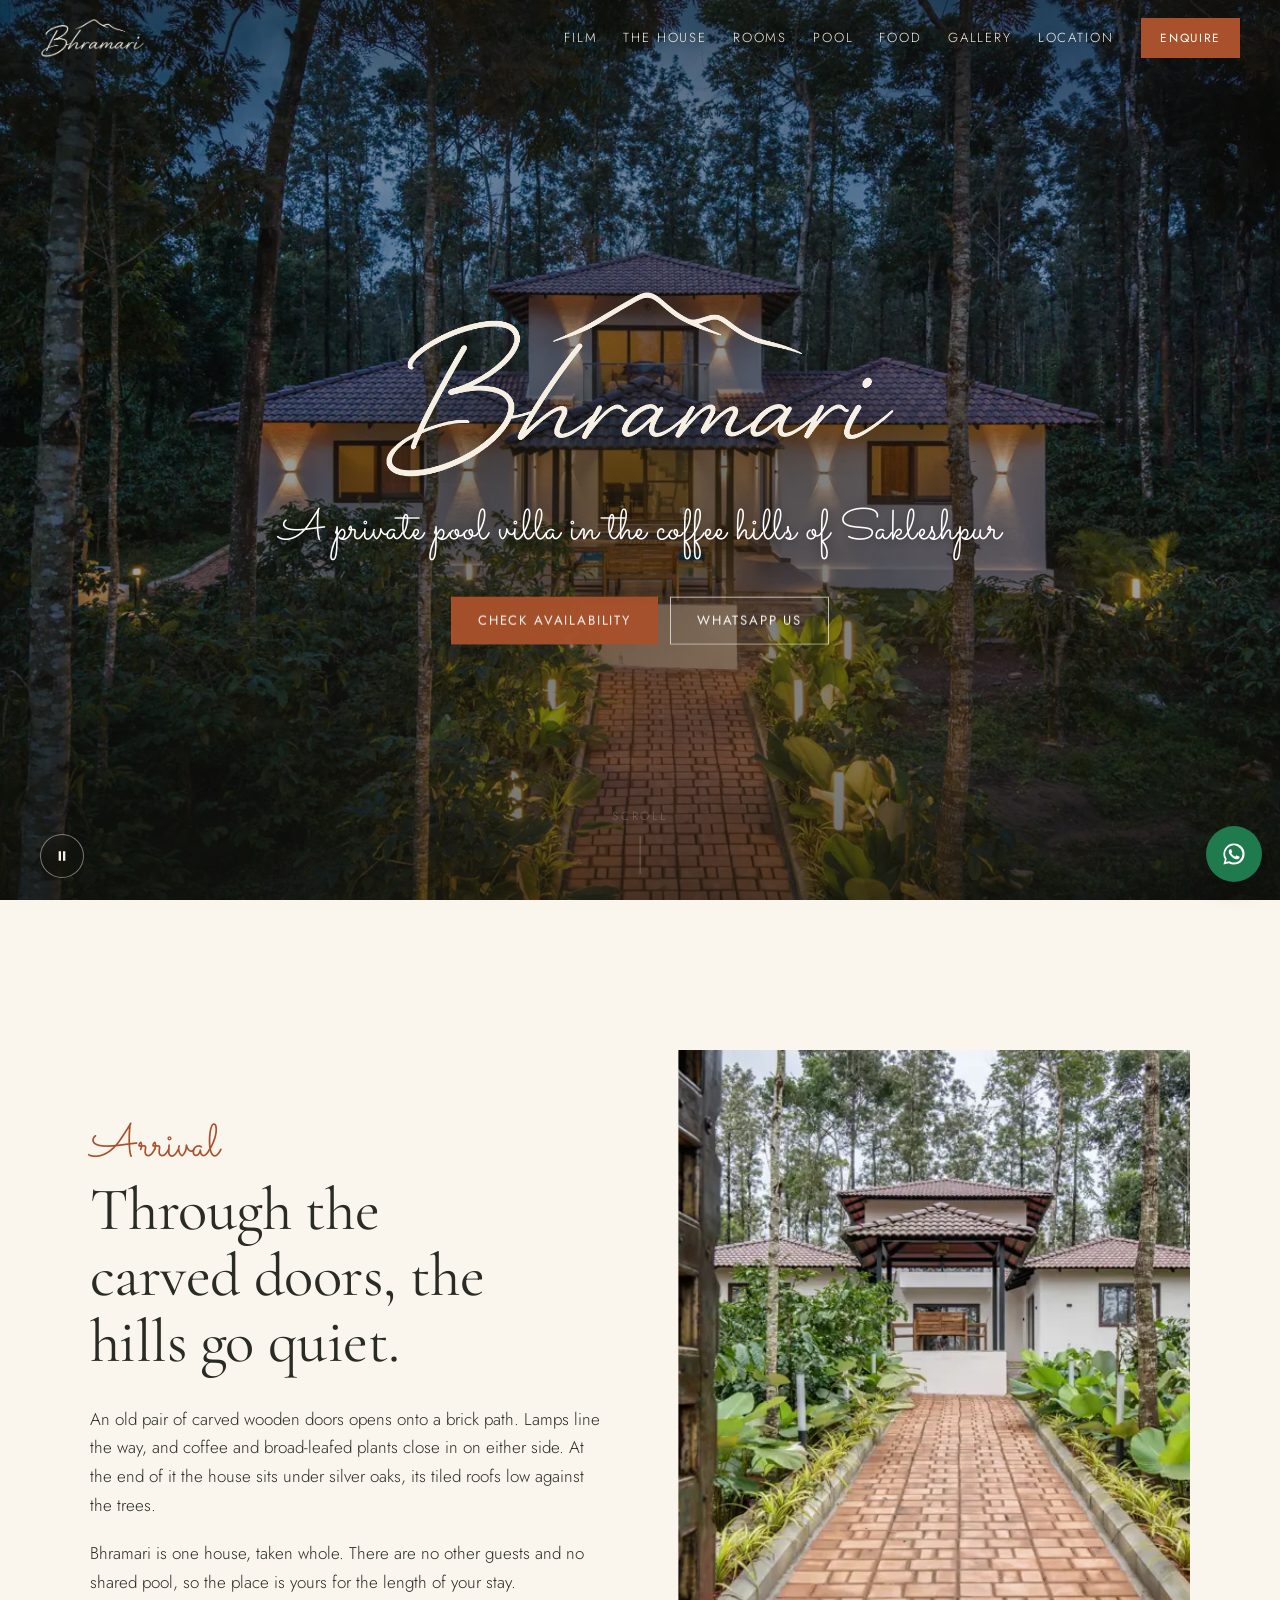
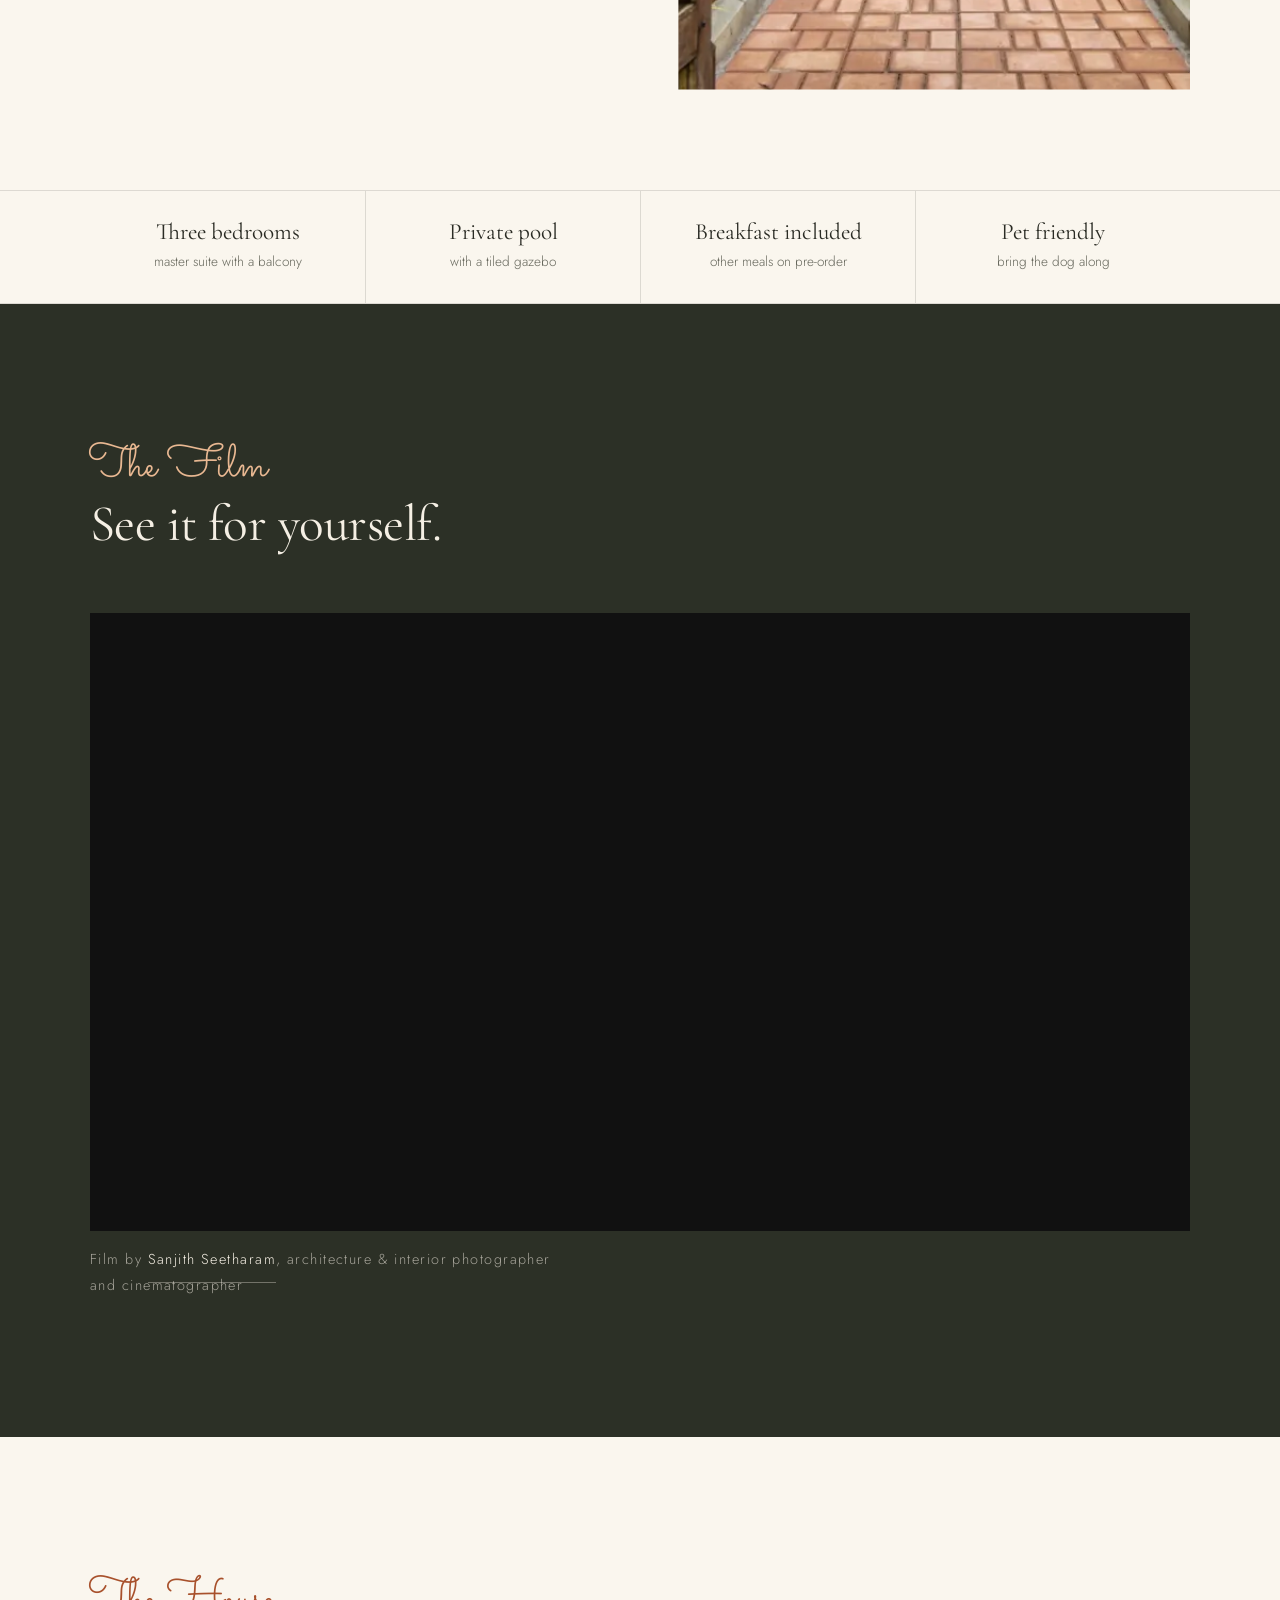
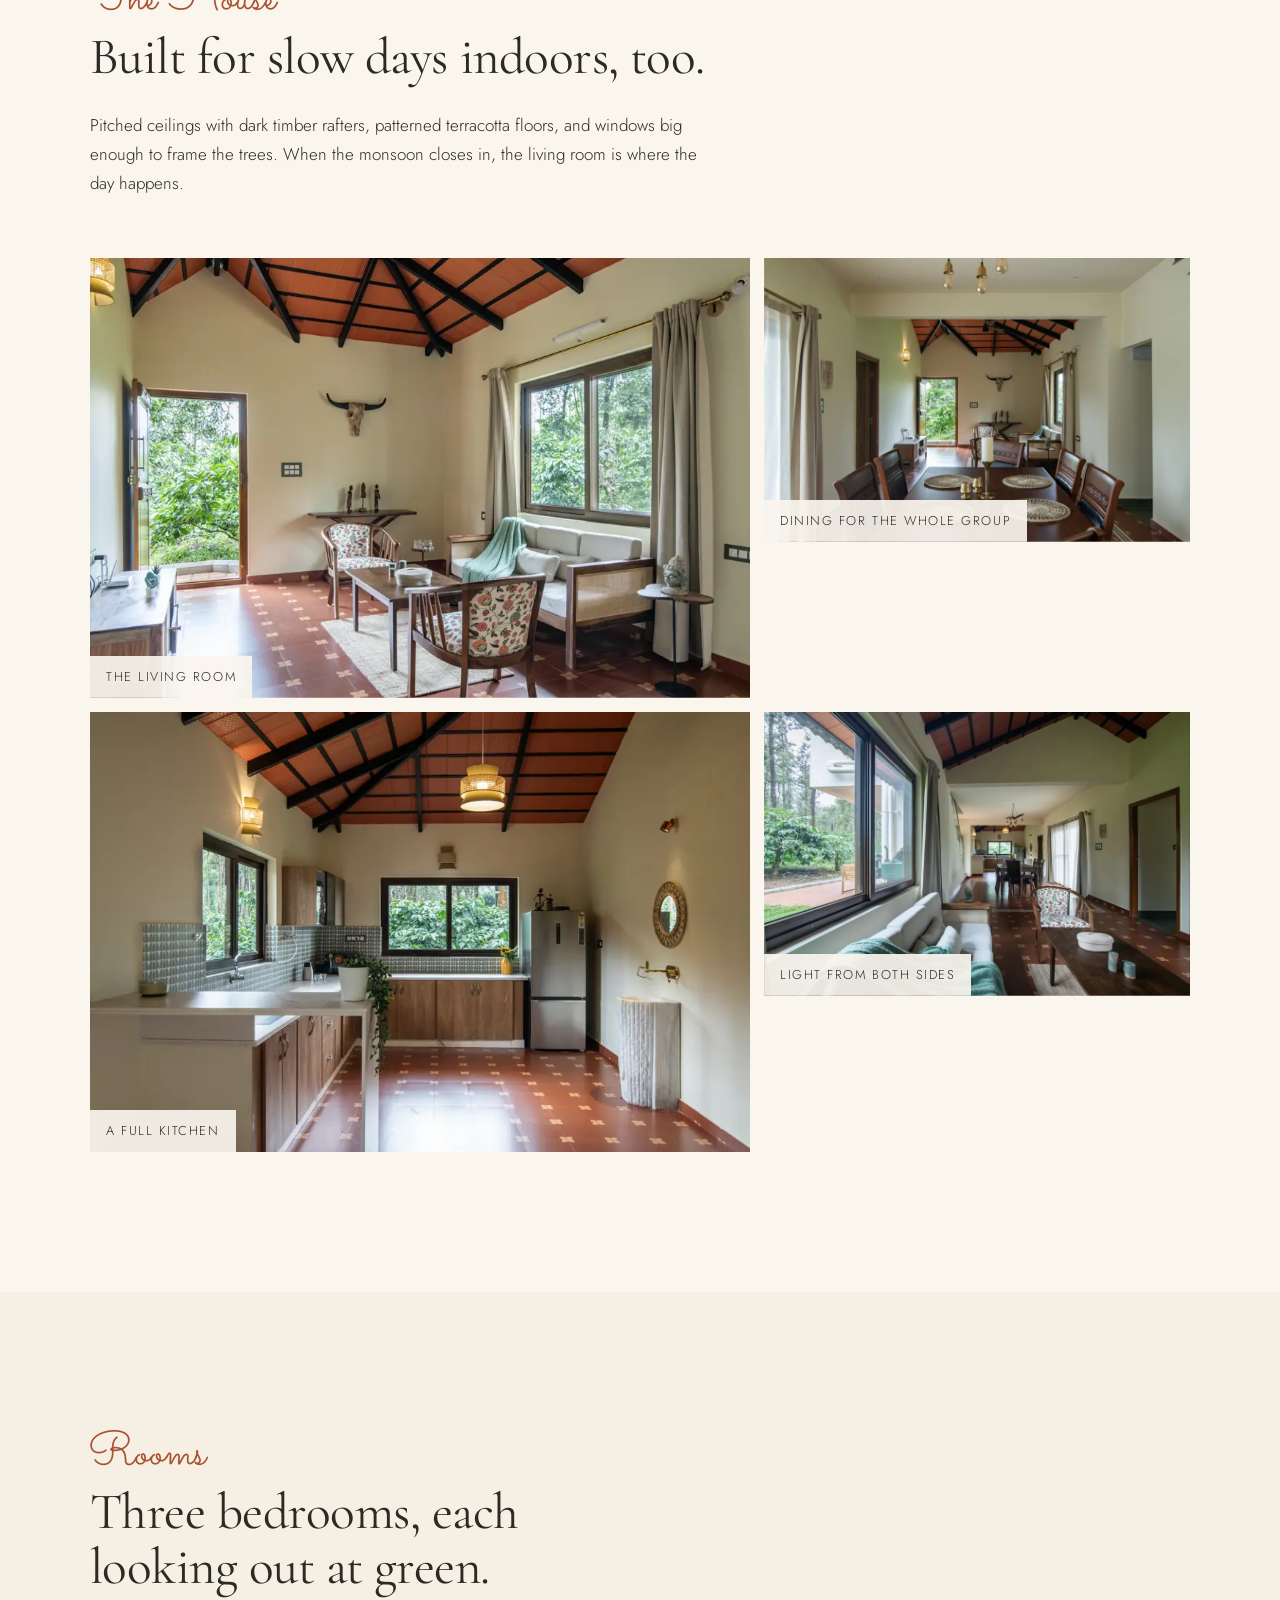
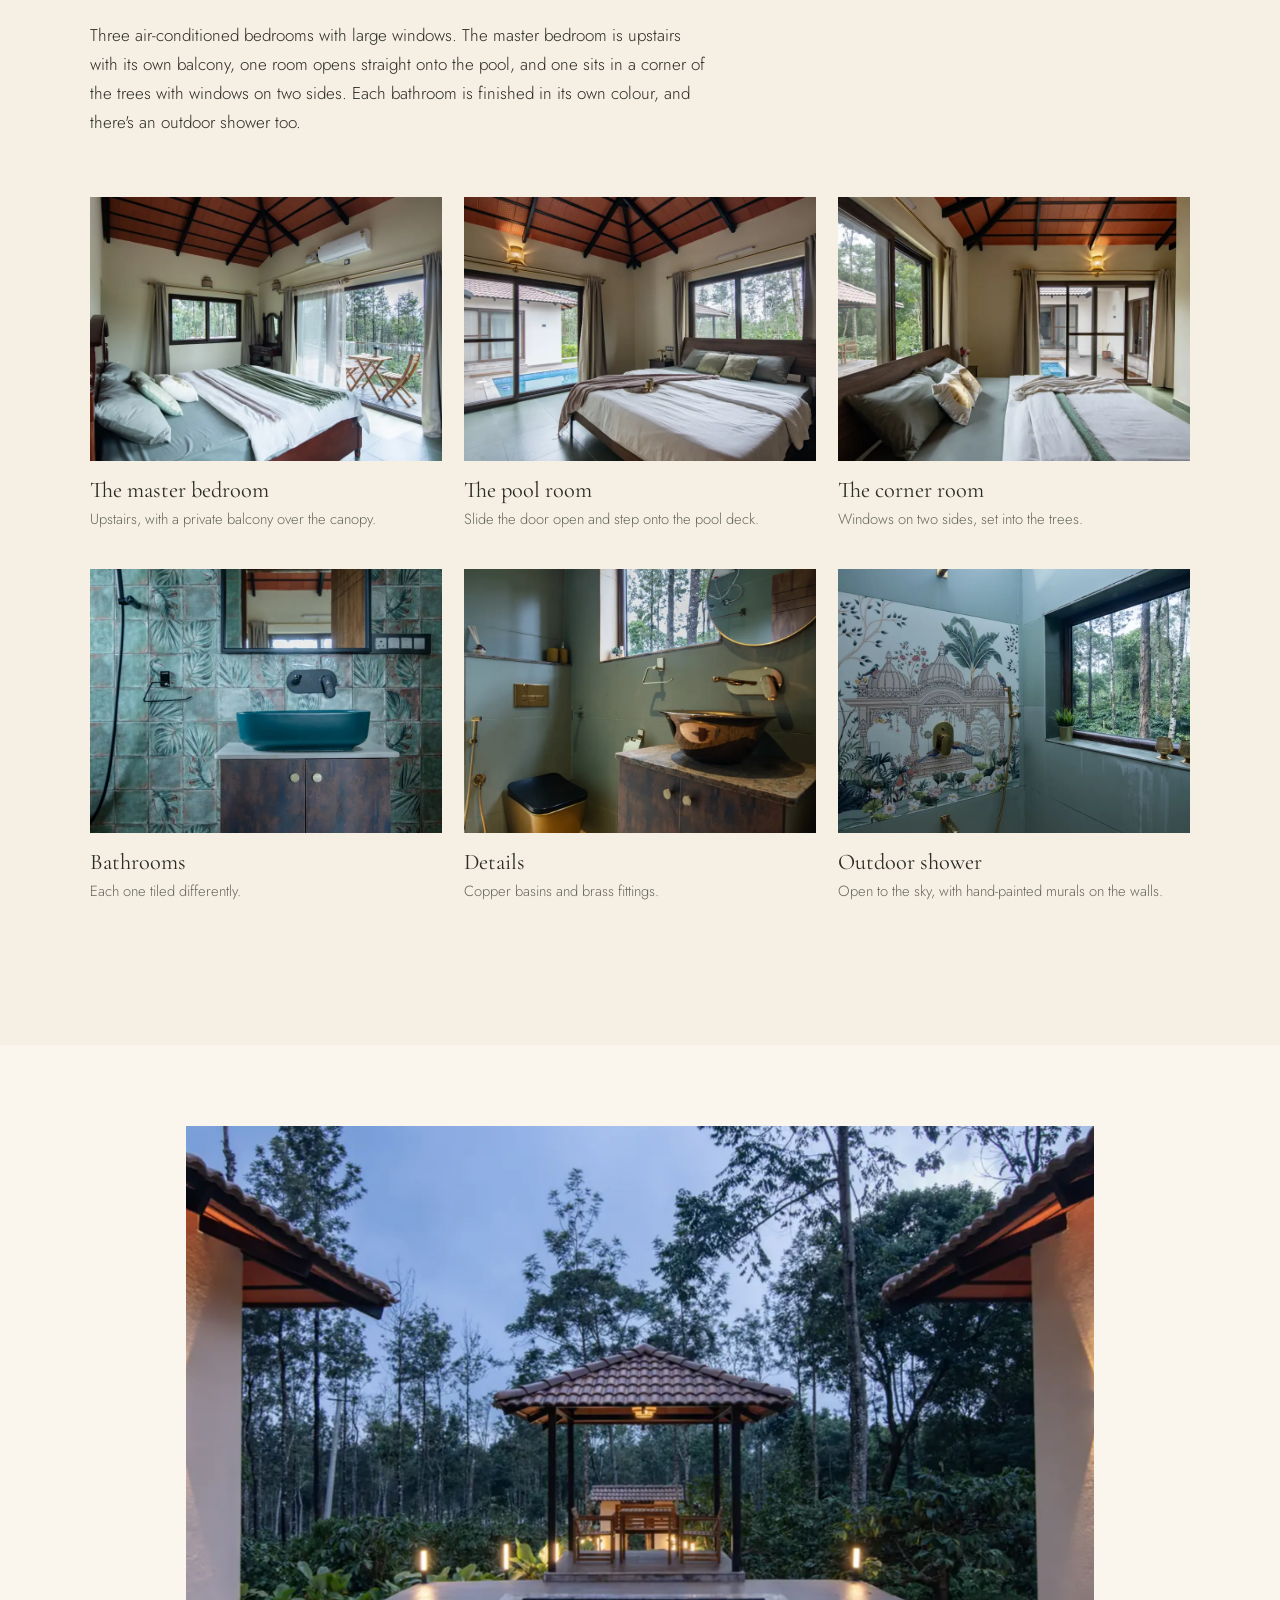
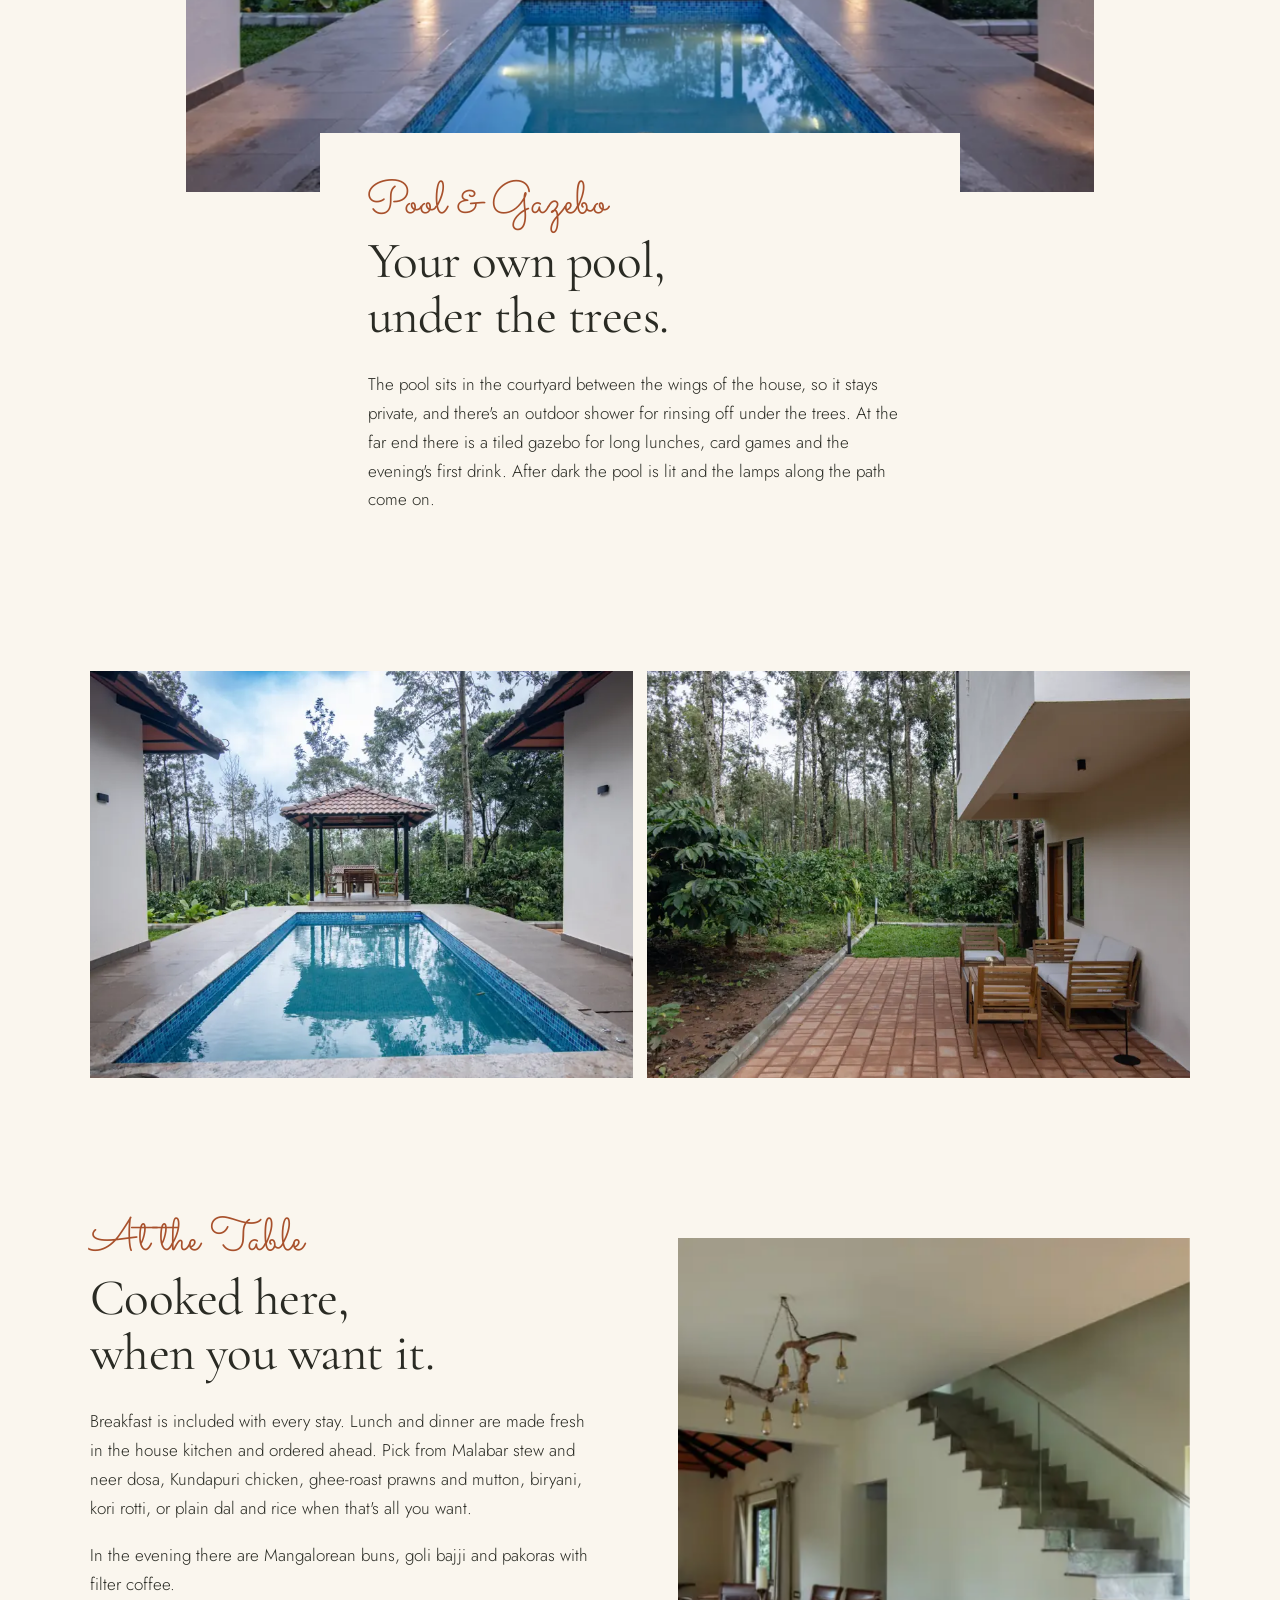
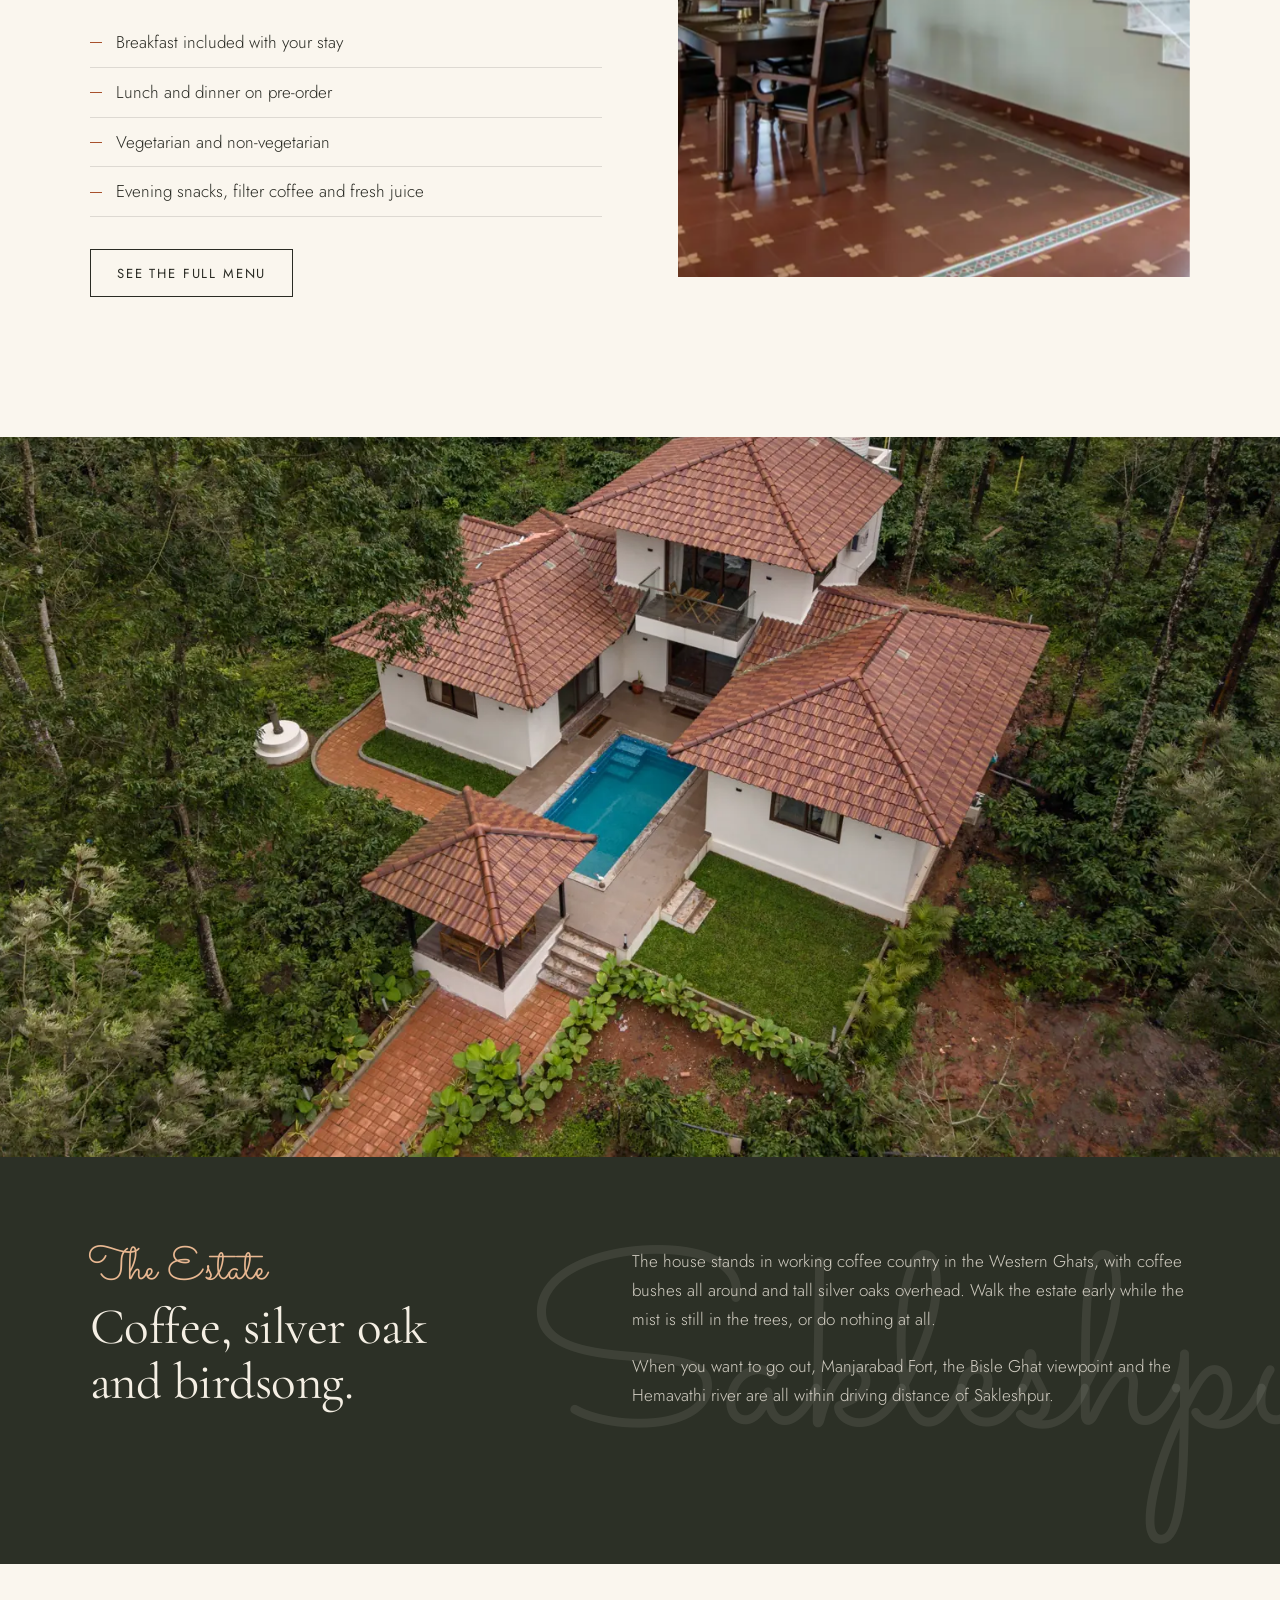
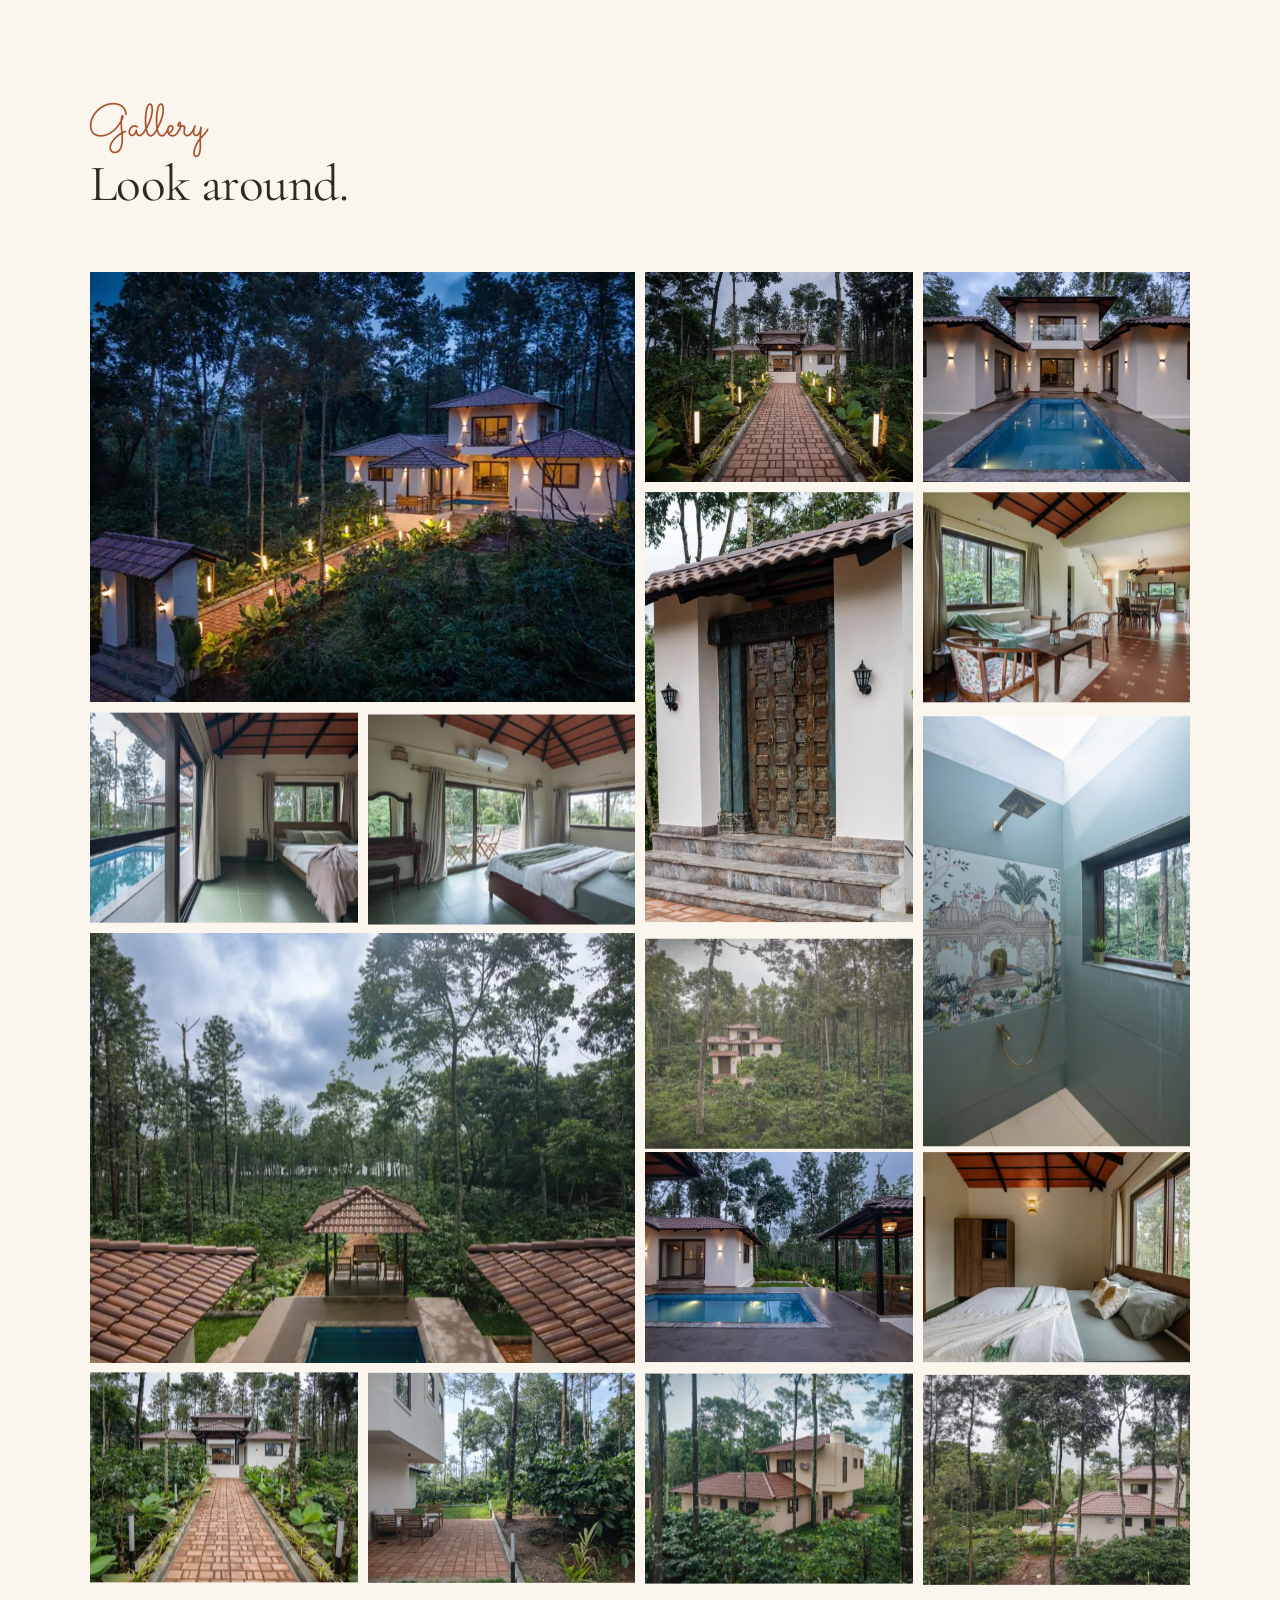
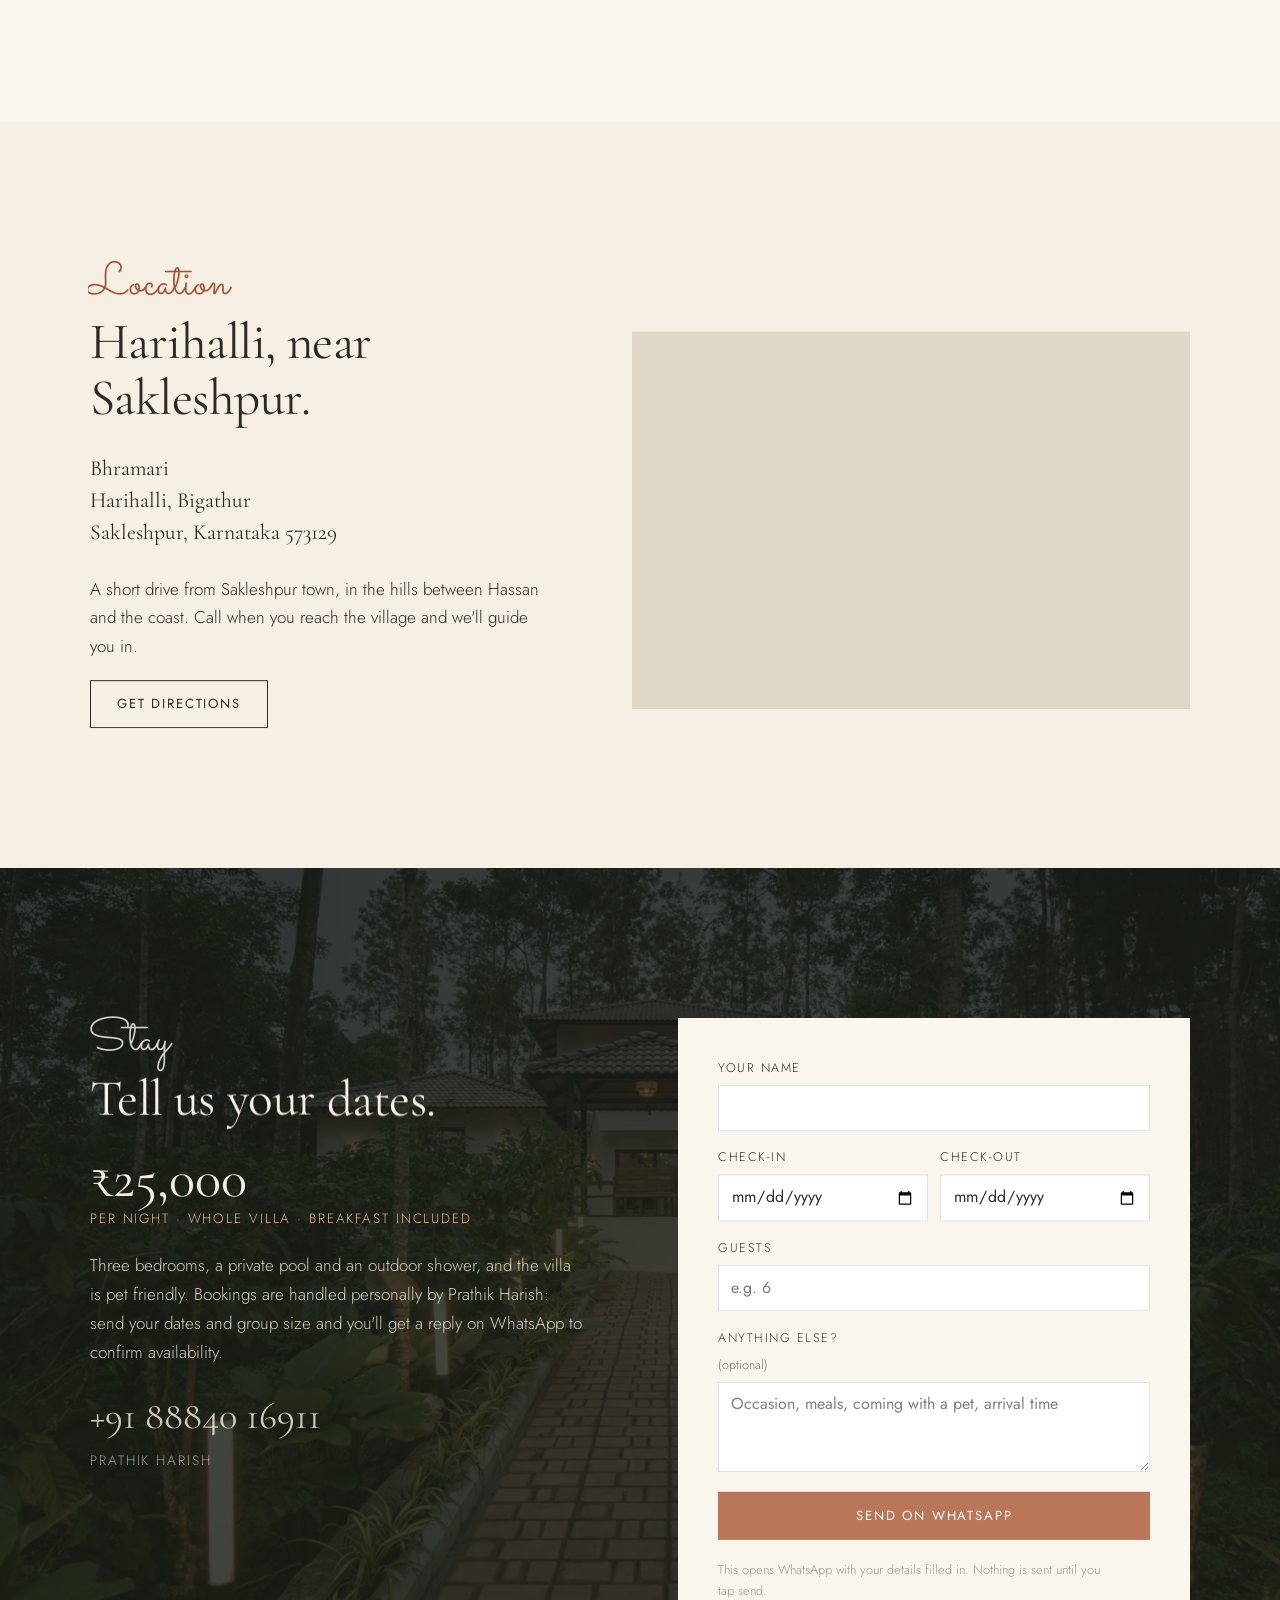
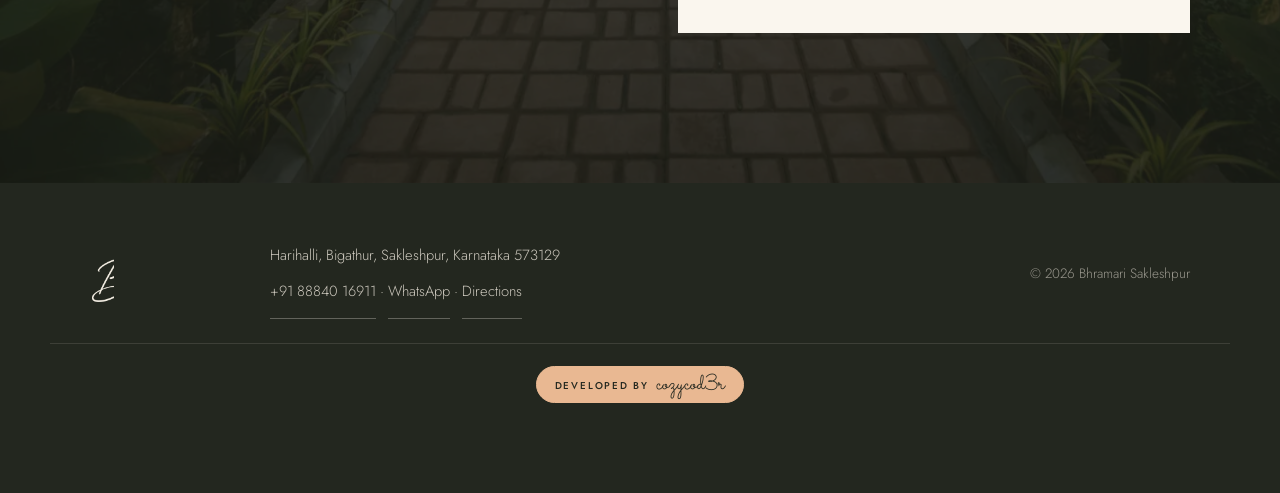
==== commit cd642596: "Credit link: smaller Co-Authored-By: Claude Opus 5.5 <noreply@anthropic.com>" ====
--- a/index.html
+++ b/index.html
@@ -20,7 +20,7 @@
 <link href="https://fonts.googleapis.com/css2?family=Cormorant+Garamond:ital,wght@0,400;0,500;1,400&family=Jost:wght@300;400;500&family=Sacramento&display=swap" rel="stylesheet">
 <link rel="preload" as="image" href="img/hero-portrait-1200.webp" imagesrcset="img/hero-portrait-750.webp 750w, img/hero-portrait-1200.webp 1200w" imagesizes="100vw" media="(orientation: portrait) and (max-width: 900px)">
 <link rel="preload" as="image" href="img/hero-1800.webp" imagesrcset="img/hero-900.webp 900w, img/hero-1800.webp 1800w, img/hero-2800.webp 2800w" imagesizes="100vw" media="not all and (orientation: portrait), (min-width: 901px)">
-<link rel="stylesheet" href="styles.css?v=1791959894">
+<link rel="stylesheet" href="styles.css?v=1791960100">
 <script>if(!matchMedia("(prefers-reduced-motion: reduce)").matches)document.documentElement.classList.add("anim");</script>
 <script type="application/ld+json">
 {
--- a/styles.css
+++ b/styles.css
@@ -257,15 +257,15 @@
 .foot p { margin: 0 0 4px; }
 .foot a { text-decoration: none; border-bottom: 1px solid rgba(245,239,228,.3); }
 .foot__small { font-size: .8rem; opacity: .7; }
-.foot__creditwrap { margin-top: 36px; padding-top: 26px; border-top: 1px solid rgba(245,239,228,.12); text-align: center; }
+.foot__creditwrap { margin-top: 30px; padding-top: 22px; border-top: 1px solid rgba(245,239,228,.12); text-align: center; }
 .foot .foot__credit {
-  display: inline-flex; align-items: baseline; gap: .6em; padding: 10px 24px;
+  display: inline-flex; align-items: baseline; gap: .5em; padding: 7px 18px;
   background: #e9b892; color: var(--forest-2); border: 1px solid #e9b892; border-radius: 999px;
   transition: background .3s var(--ease), color .3s var(--ease);
 }
 .foot .foot__credit:hover, .foot .foot__credit:focus-visible { background: transparent; color: #e9b892; }
-.foot__credit-by { font: 500 .74rem/1 var(--sans); letter-spacing: .2em; text-transform: uppercase; }
-.foot__credit-name { font: 400 1.8rem/1 var(--script); }
+.foot__credit-by { font: 500 .62rem/1 var(--sans); letter-spacing: .18em; text-transform: uppercase; }
+.foot__credit-name { font: 400 1.35rem/1 var(--script); }
 
 /* floating whatsapp */
 .float-wa {
